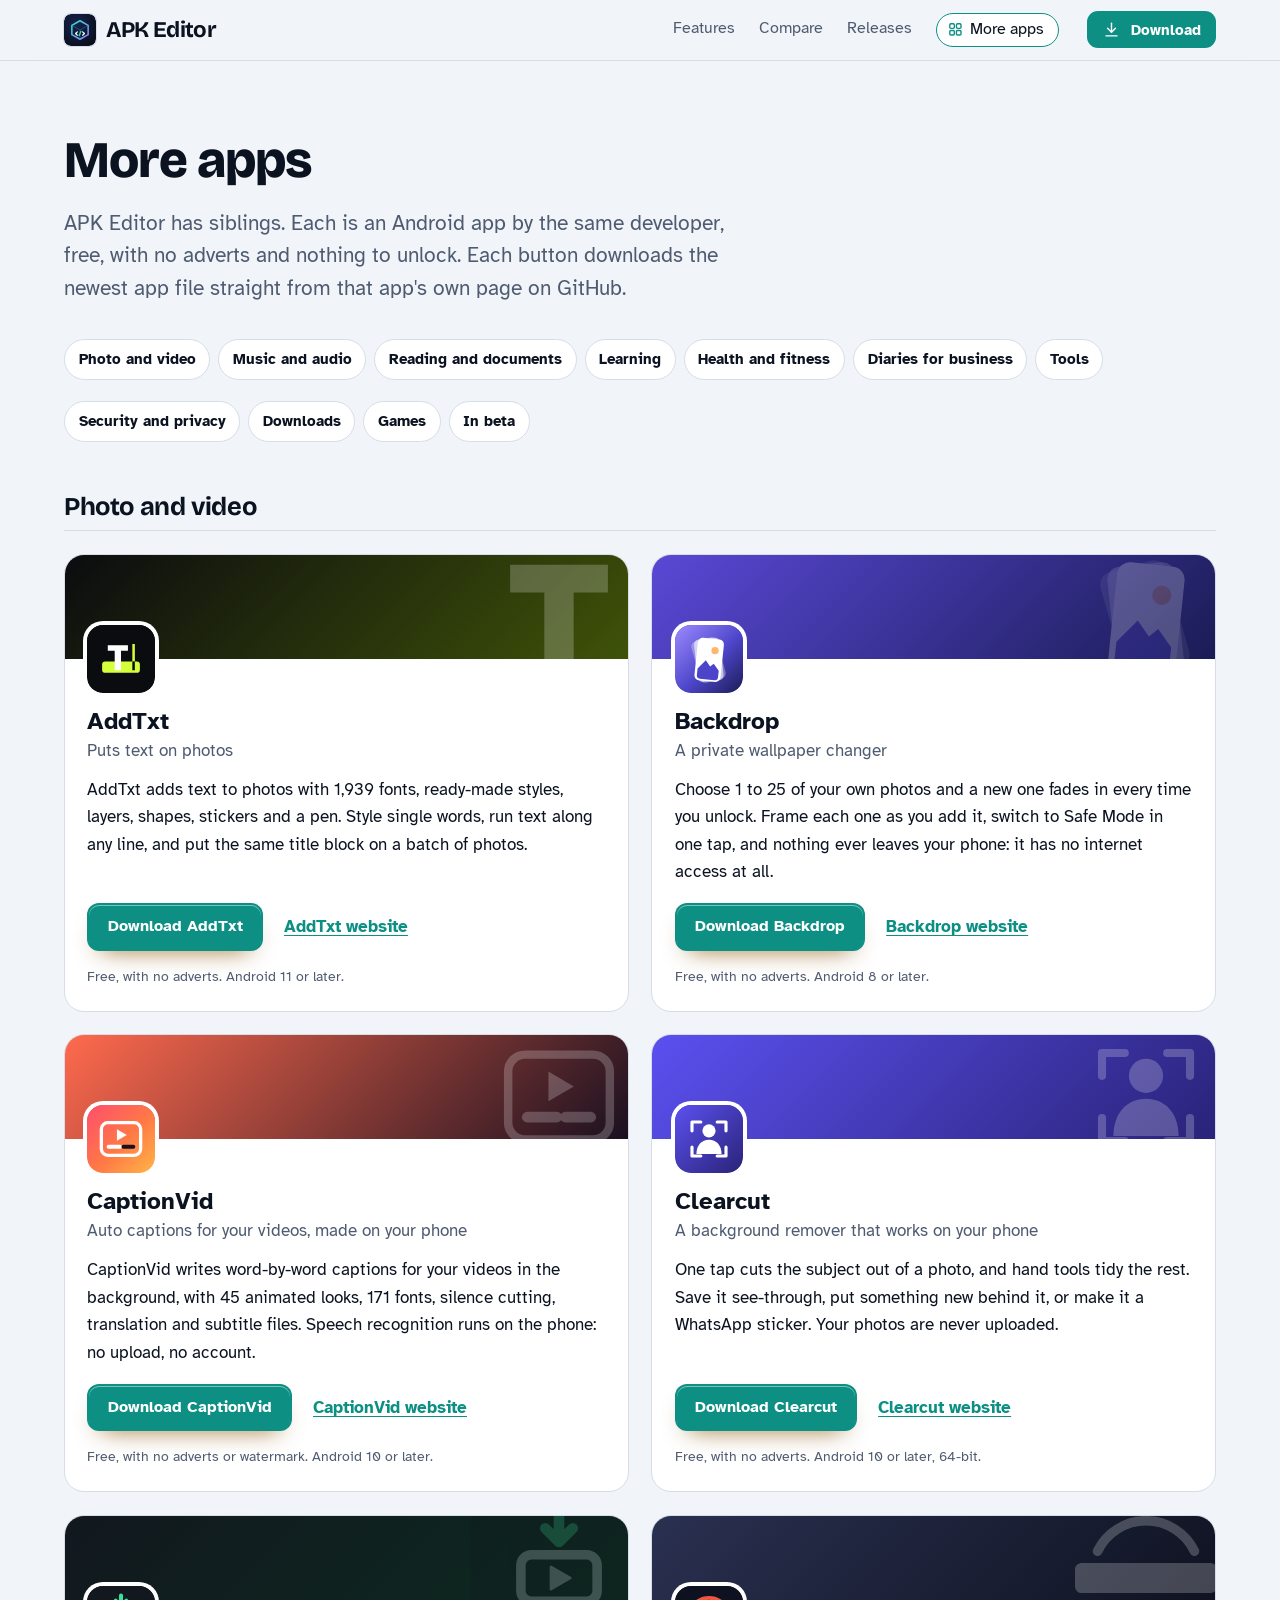
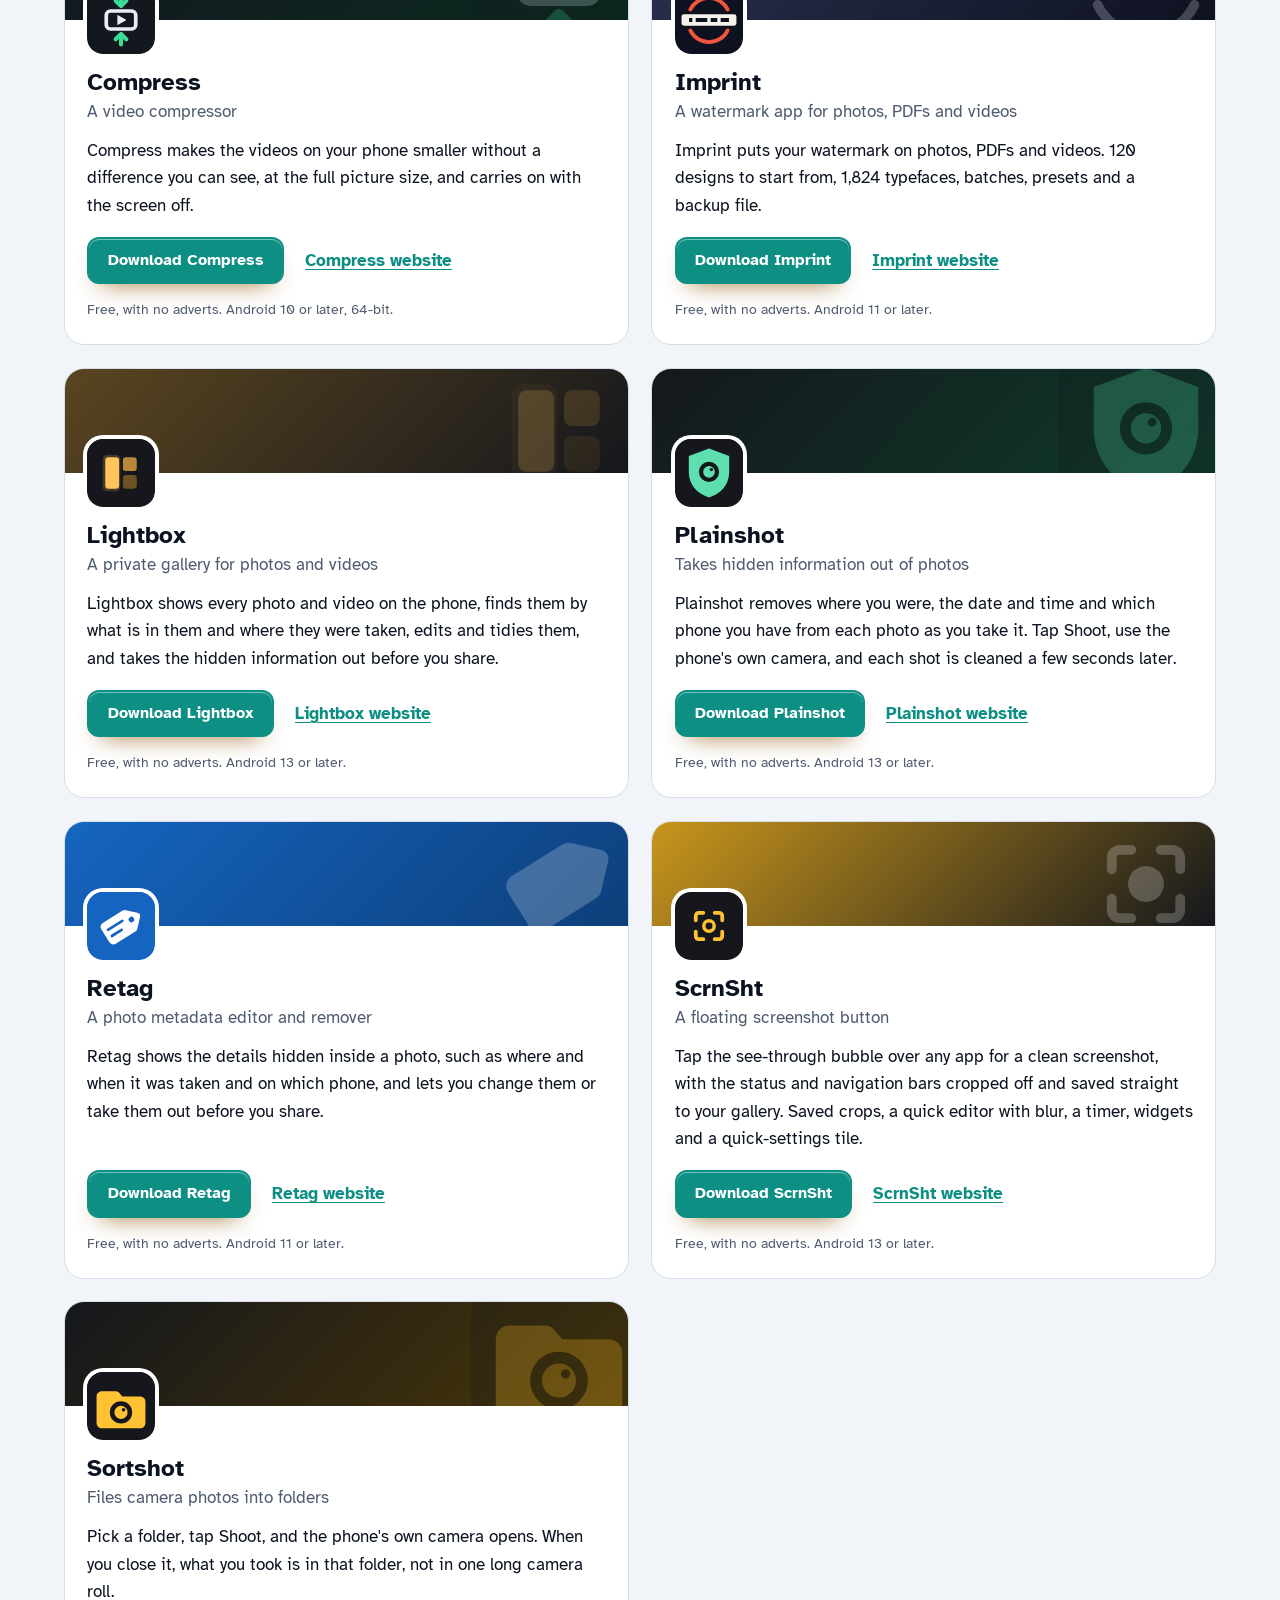
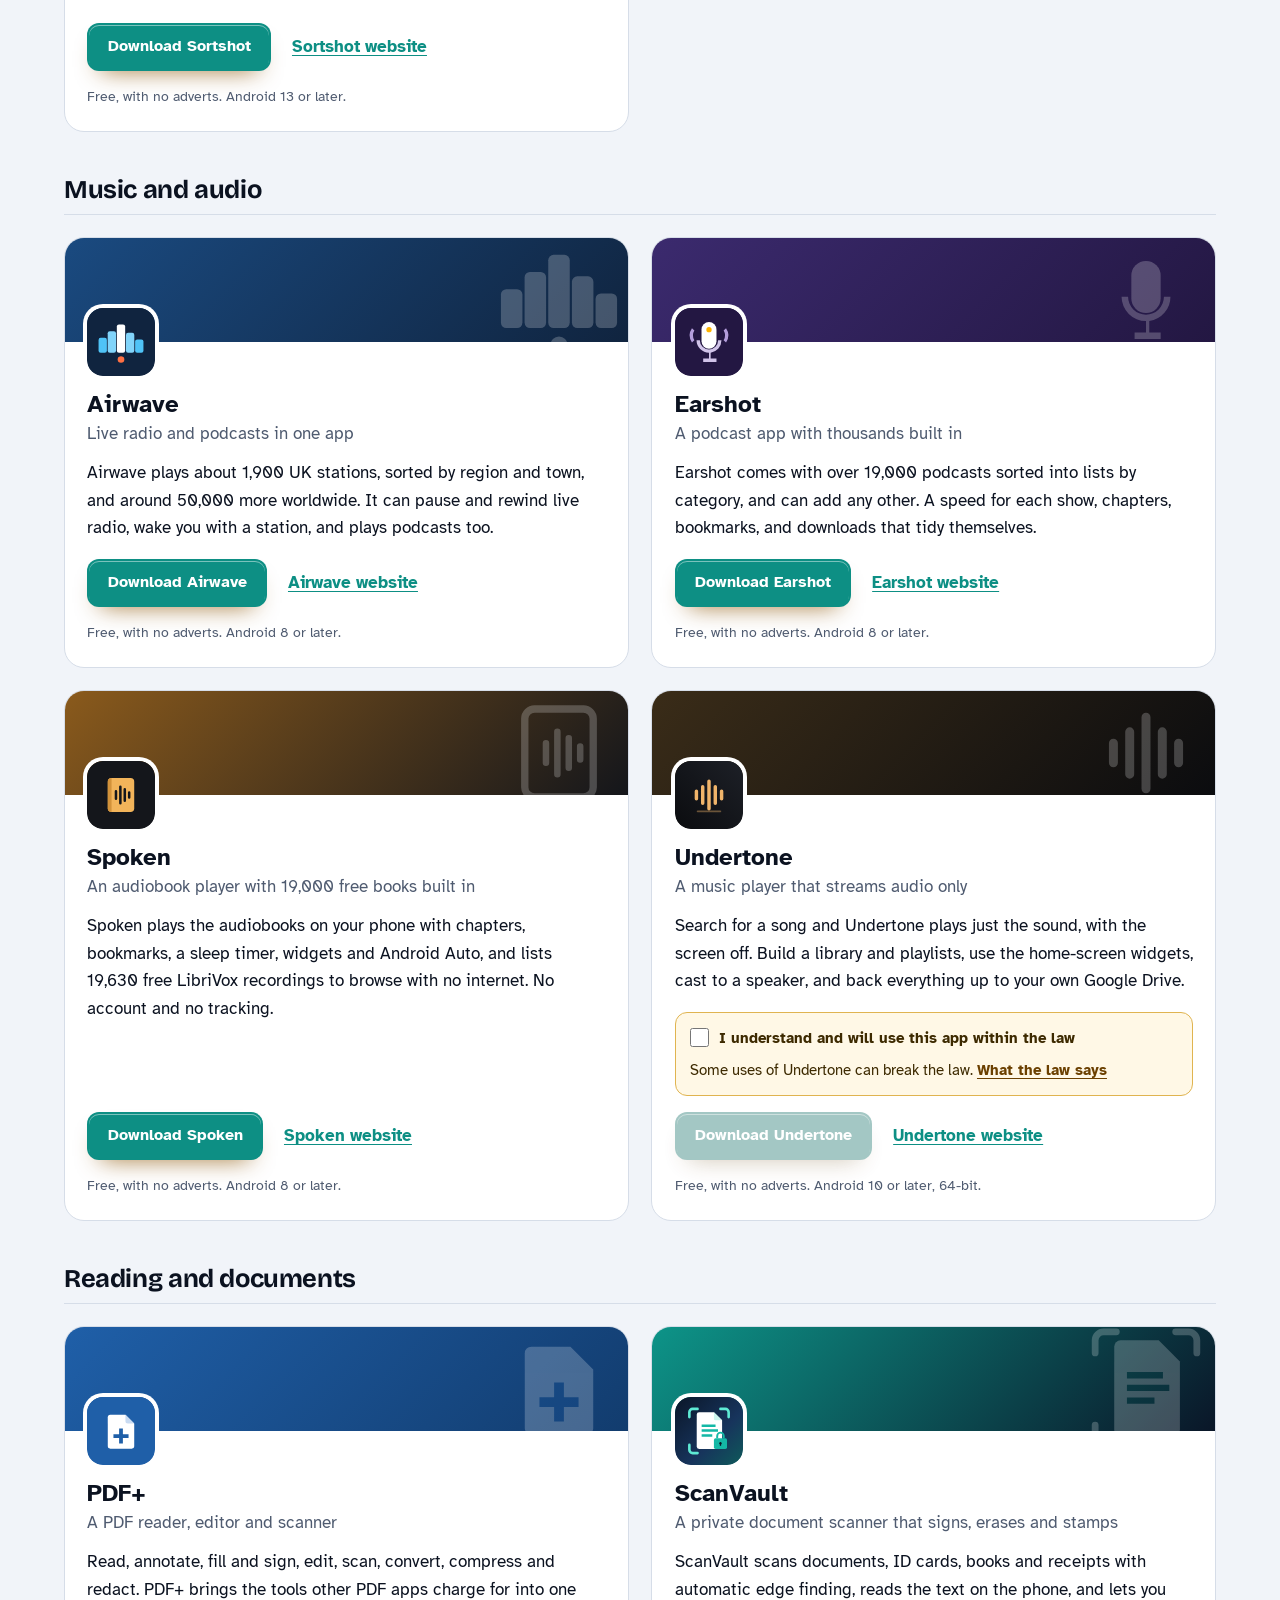
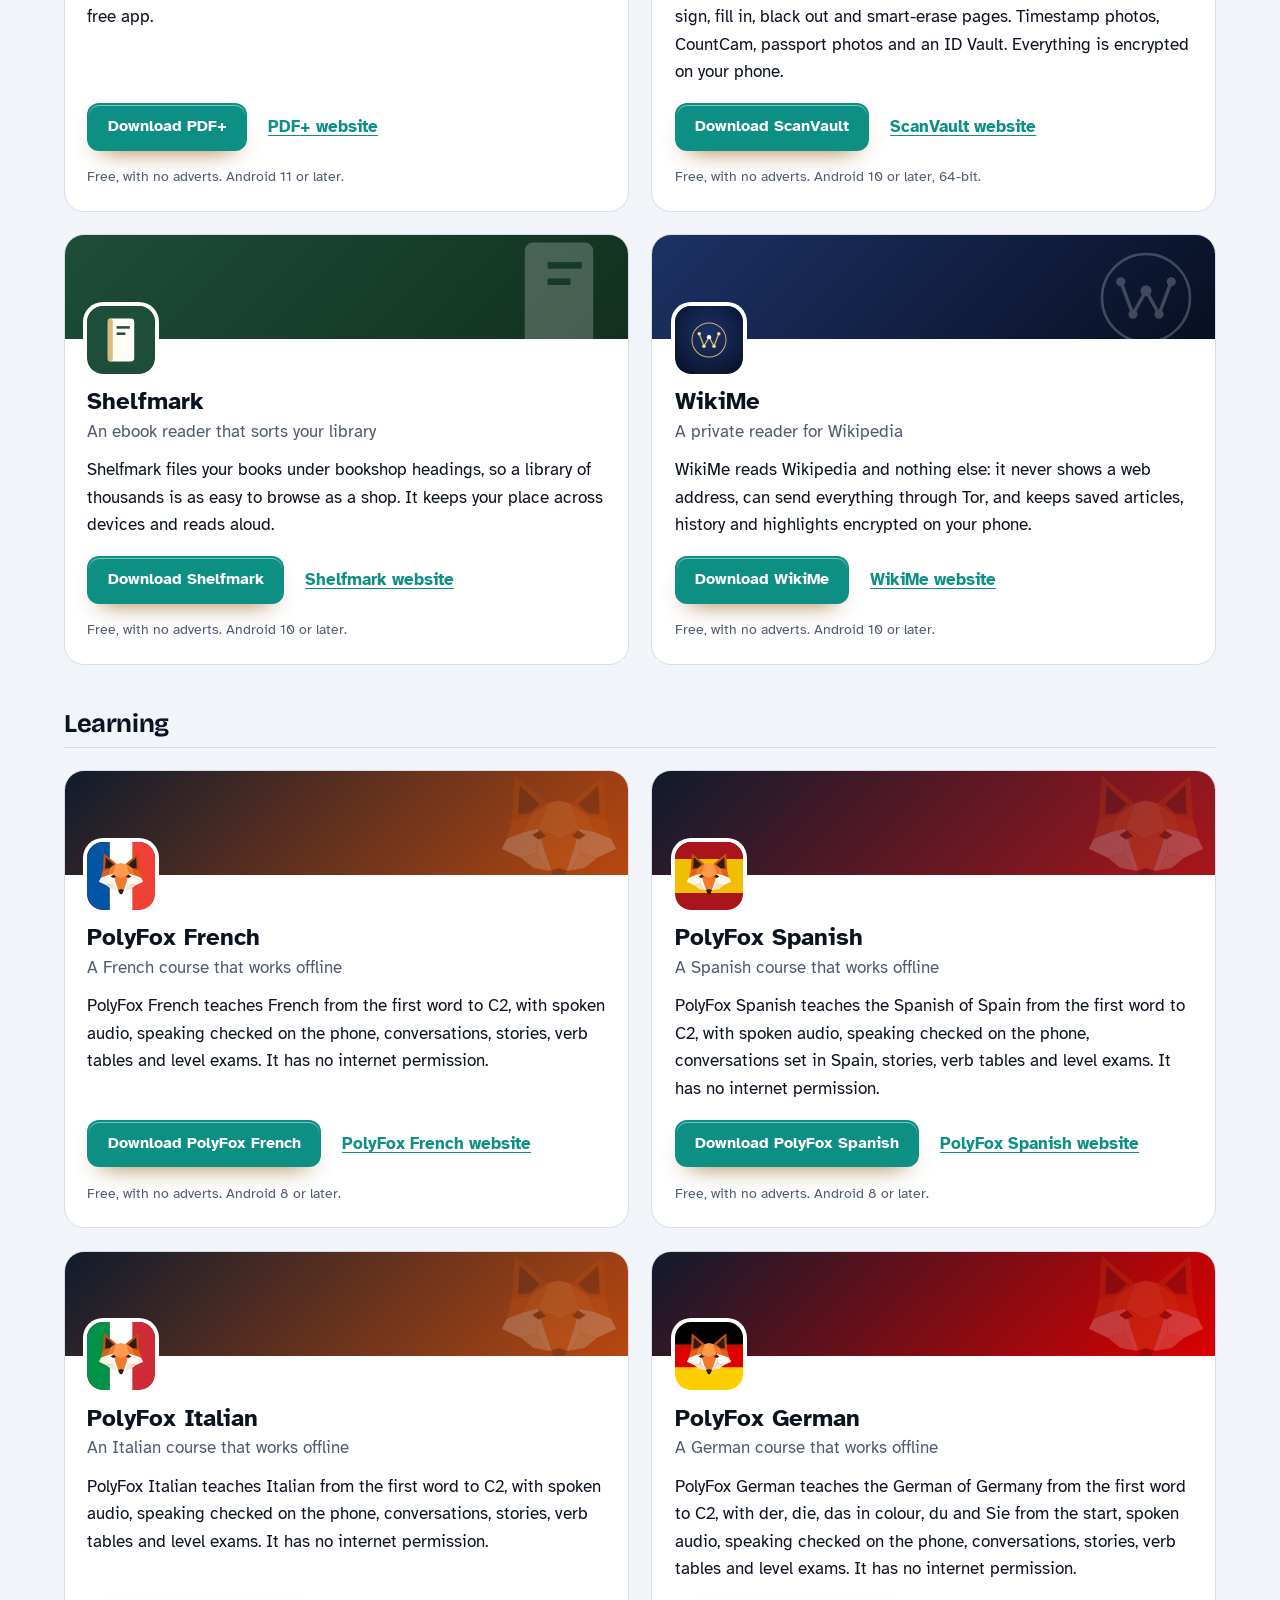
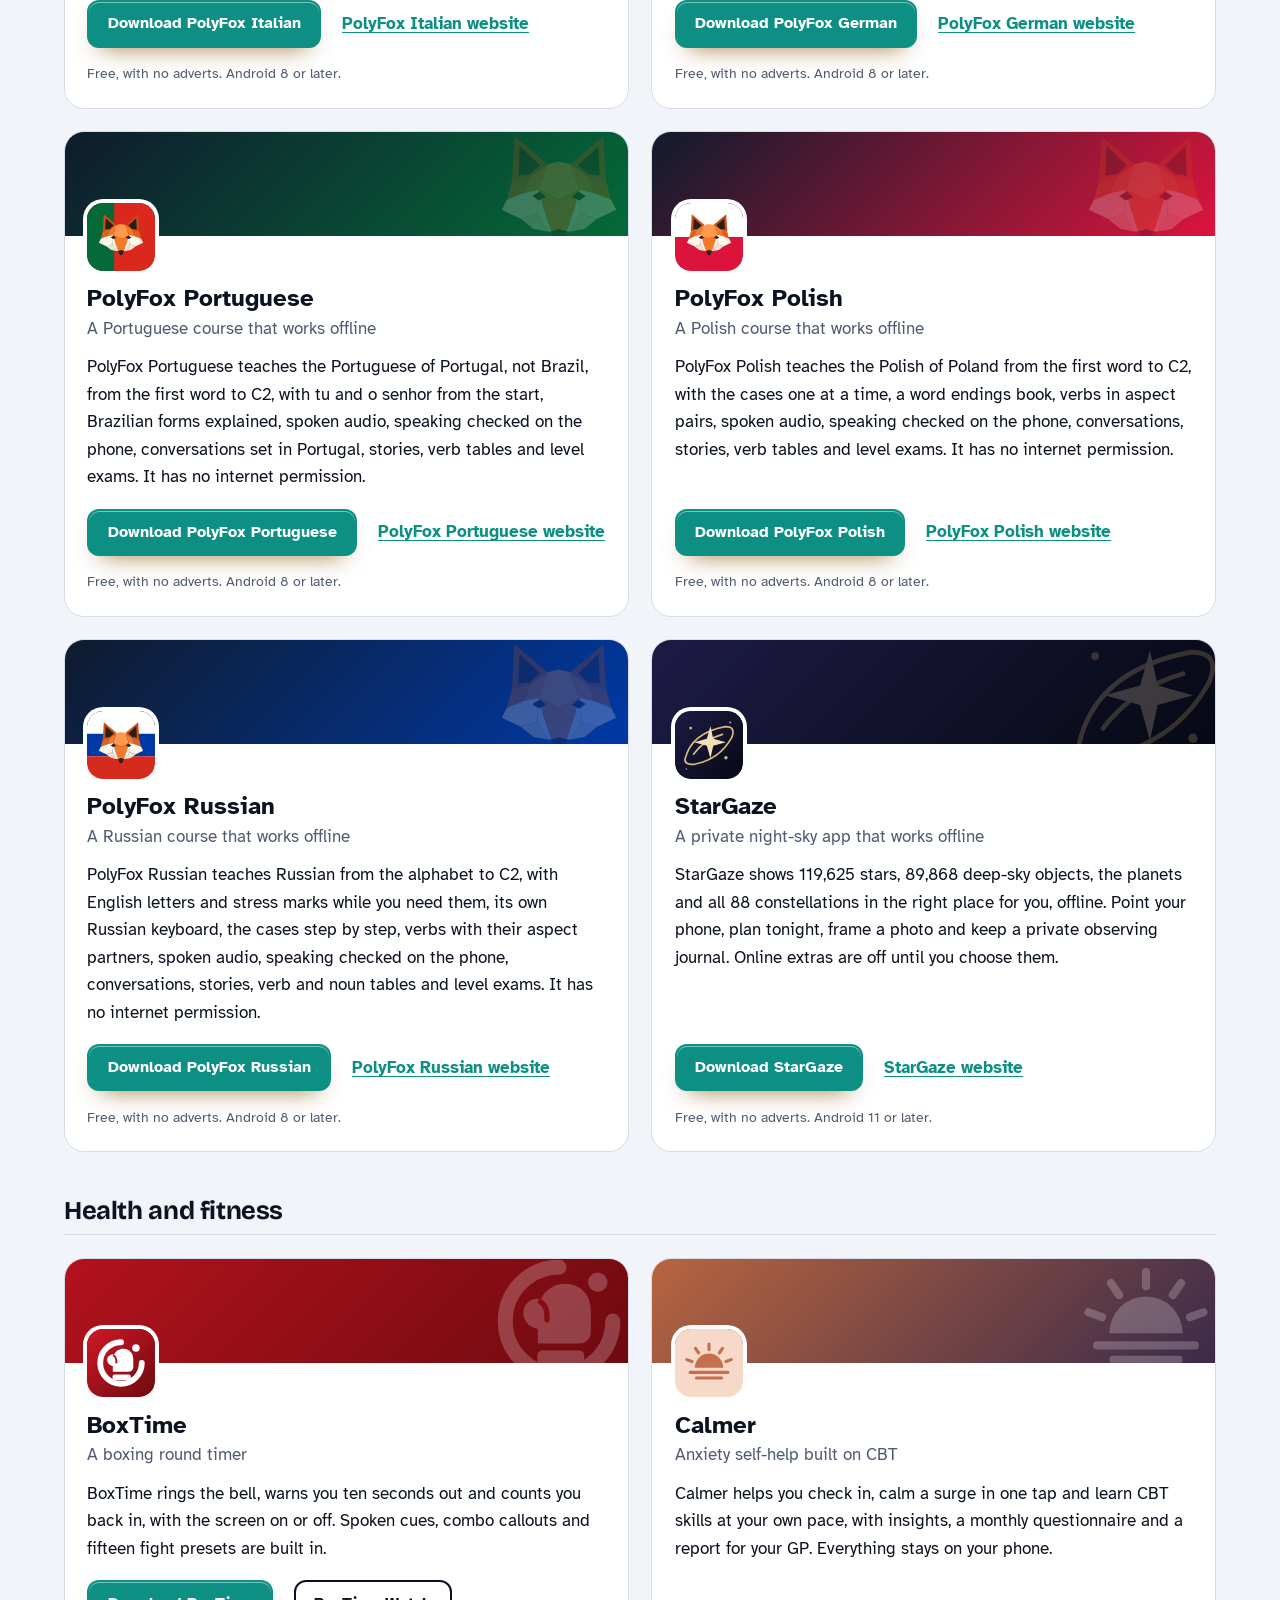
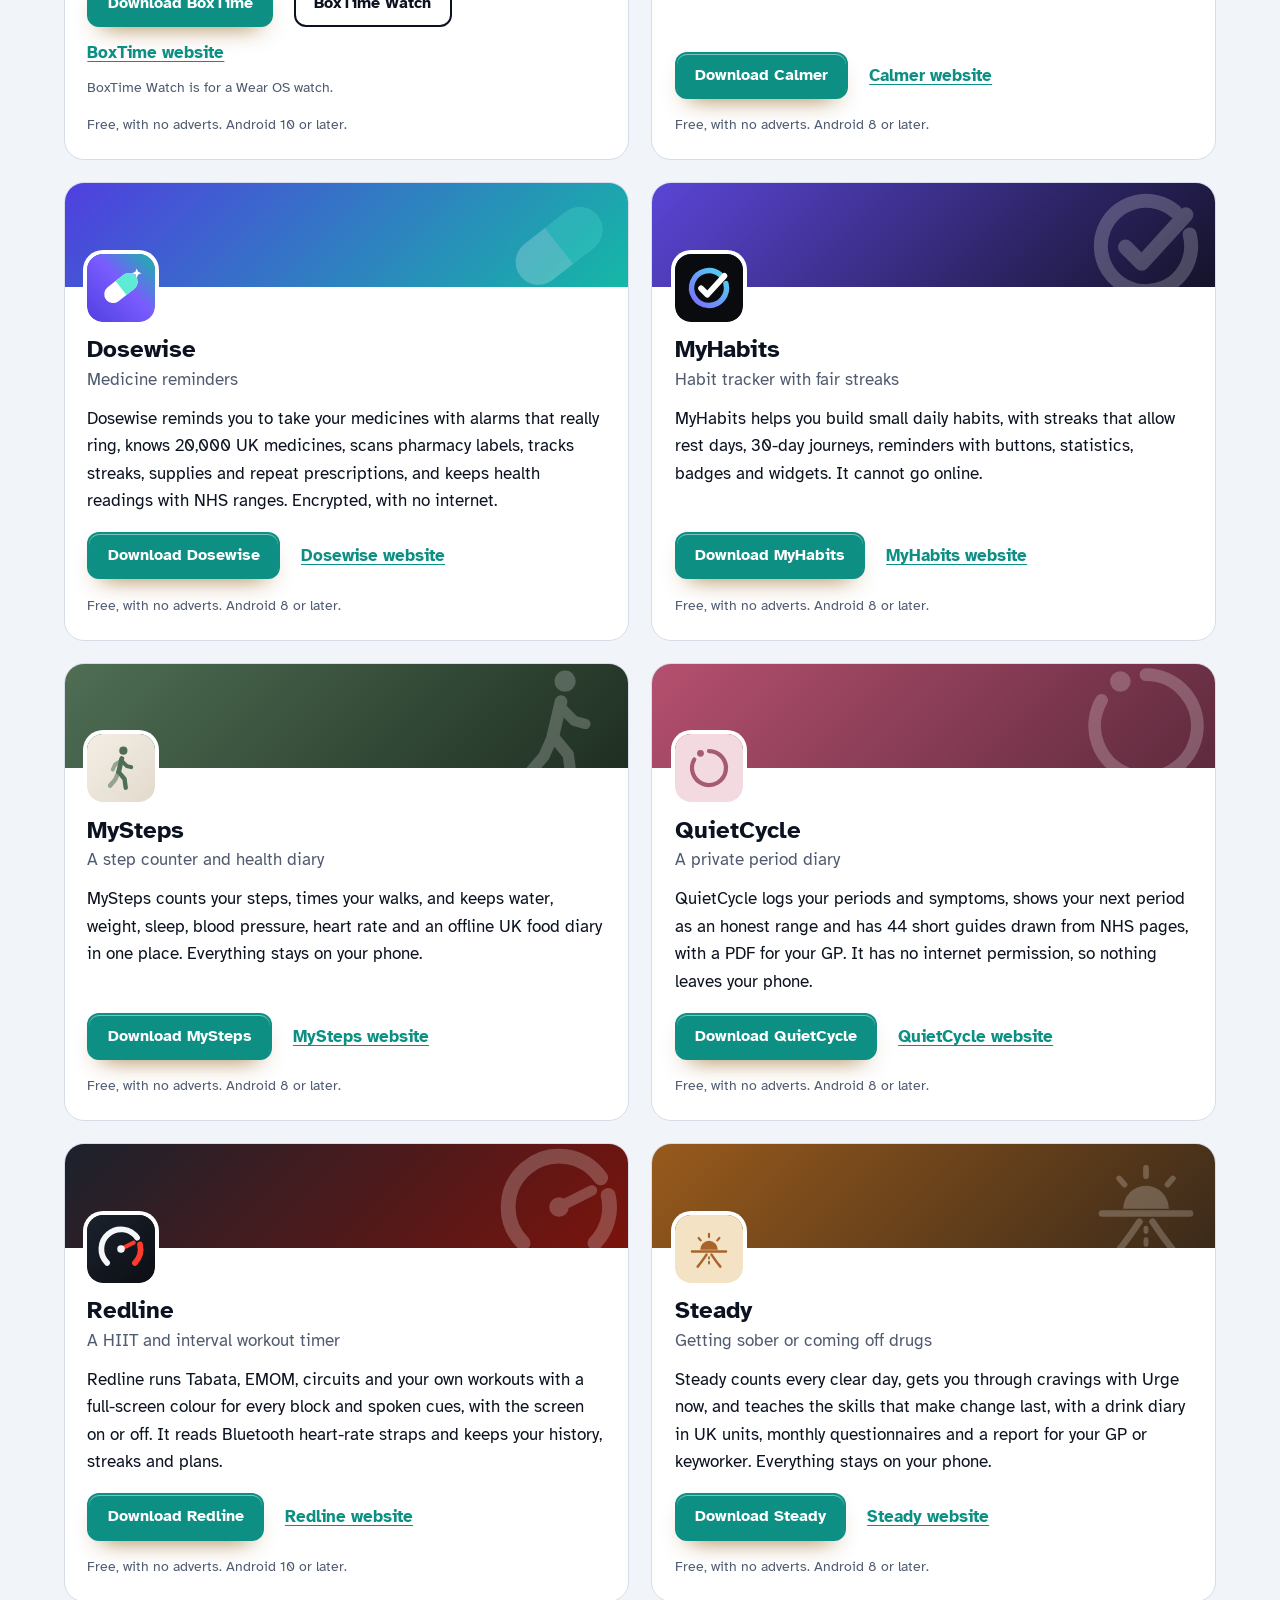
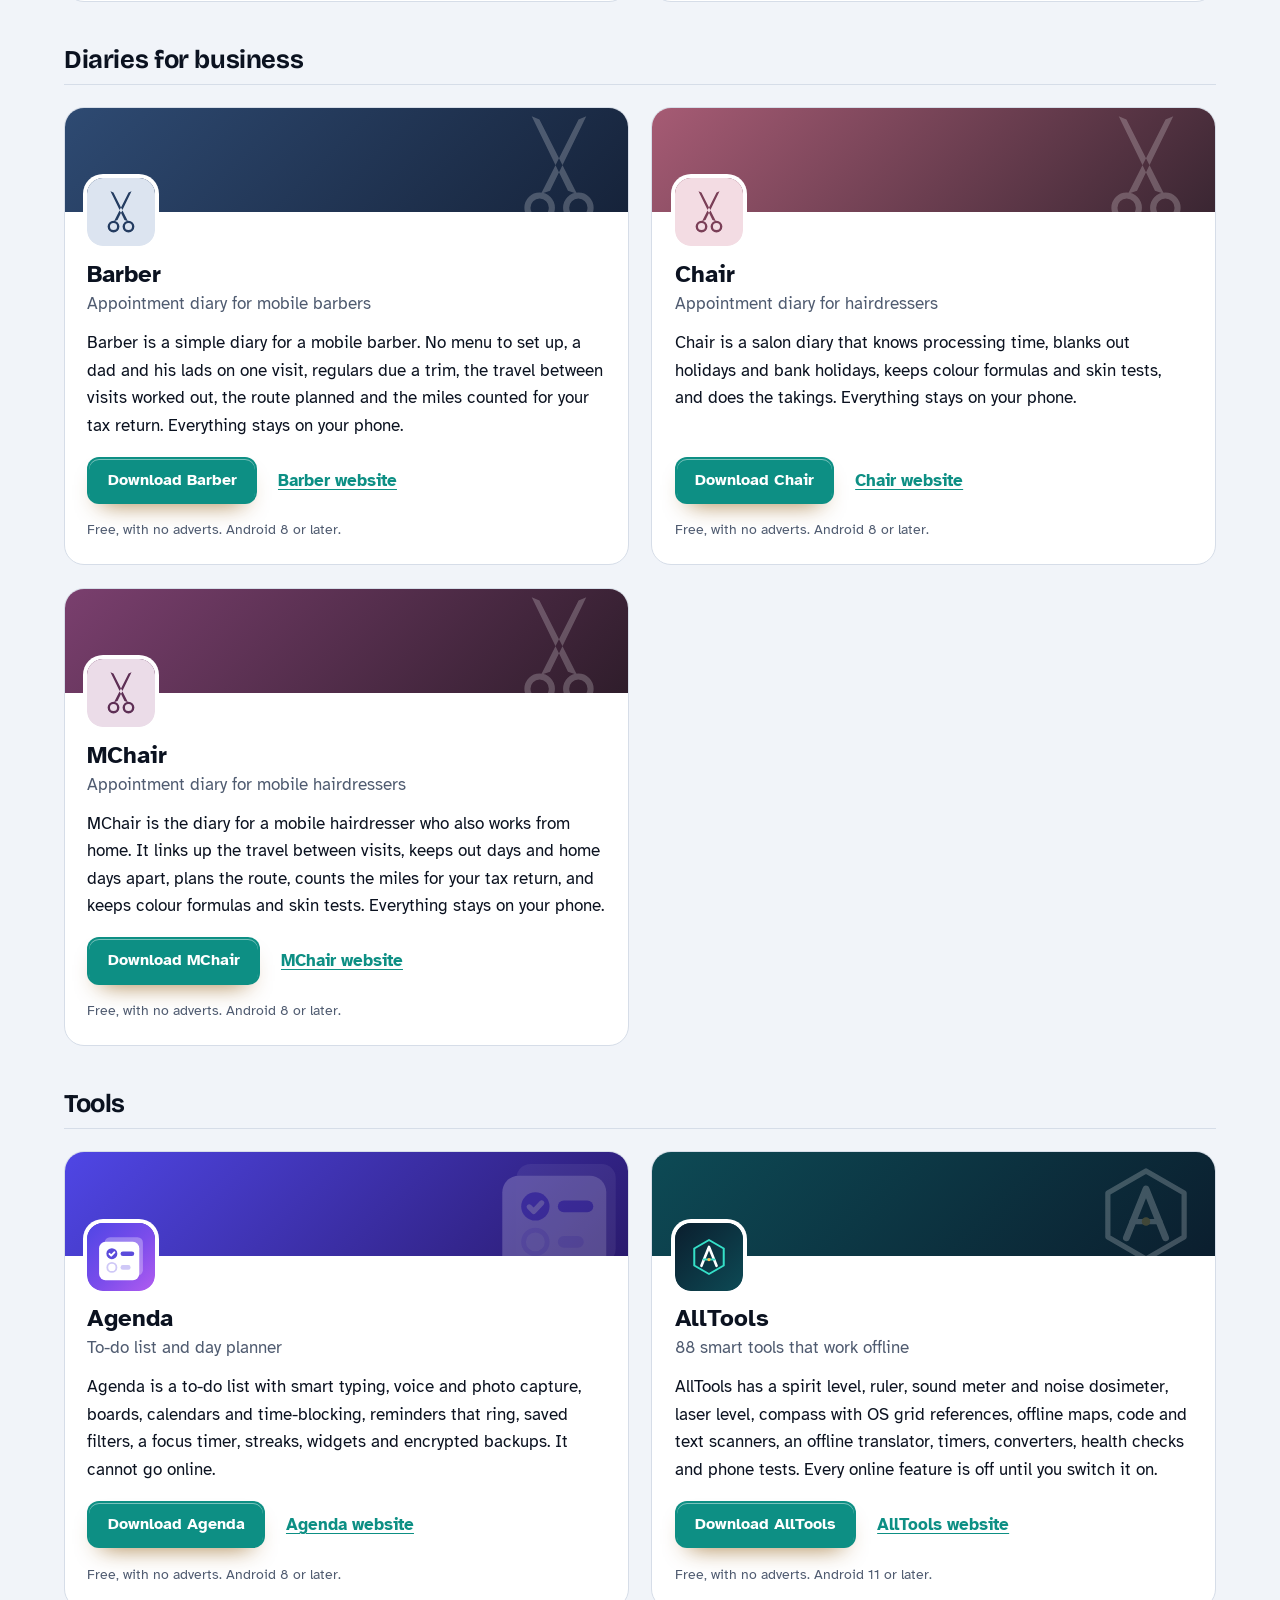
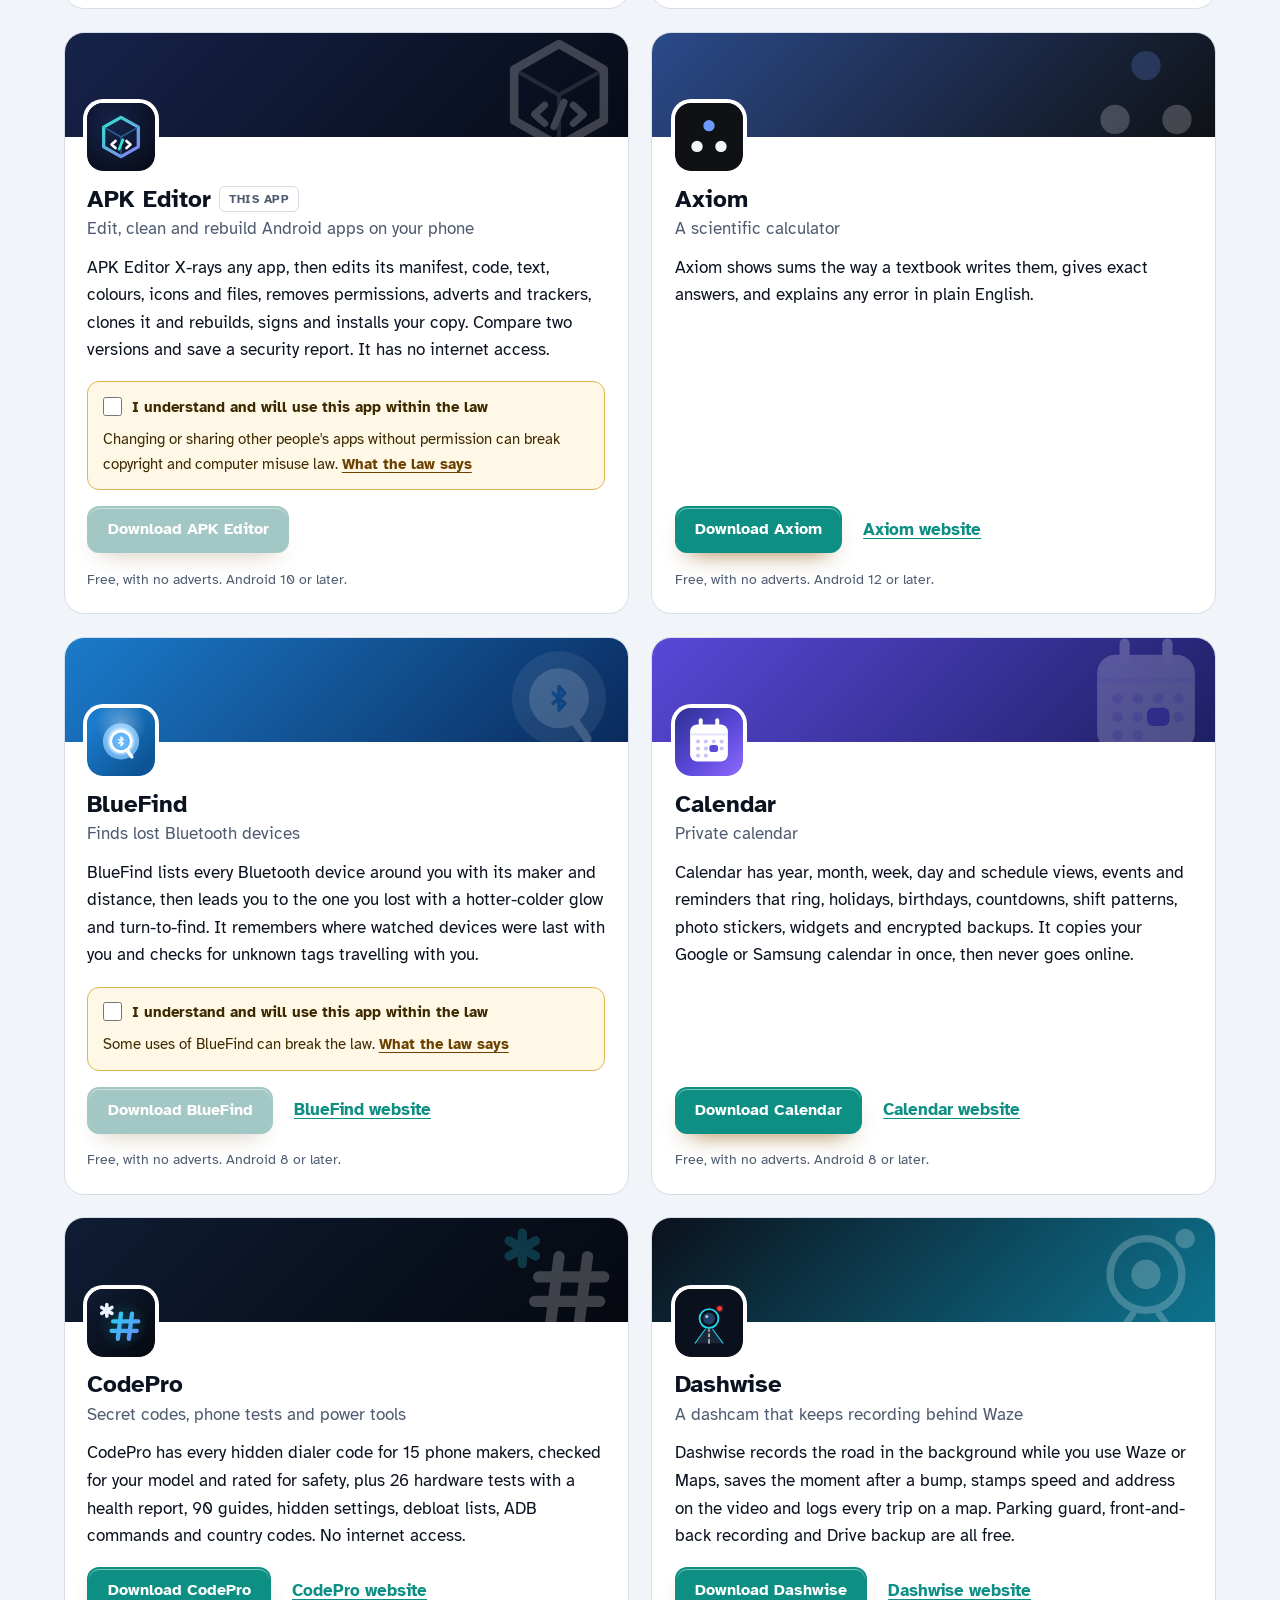
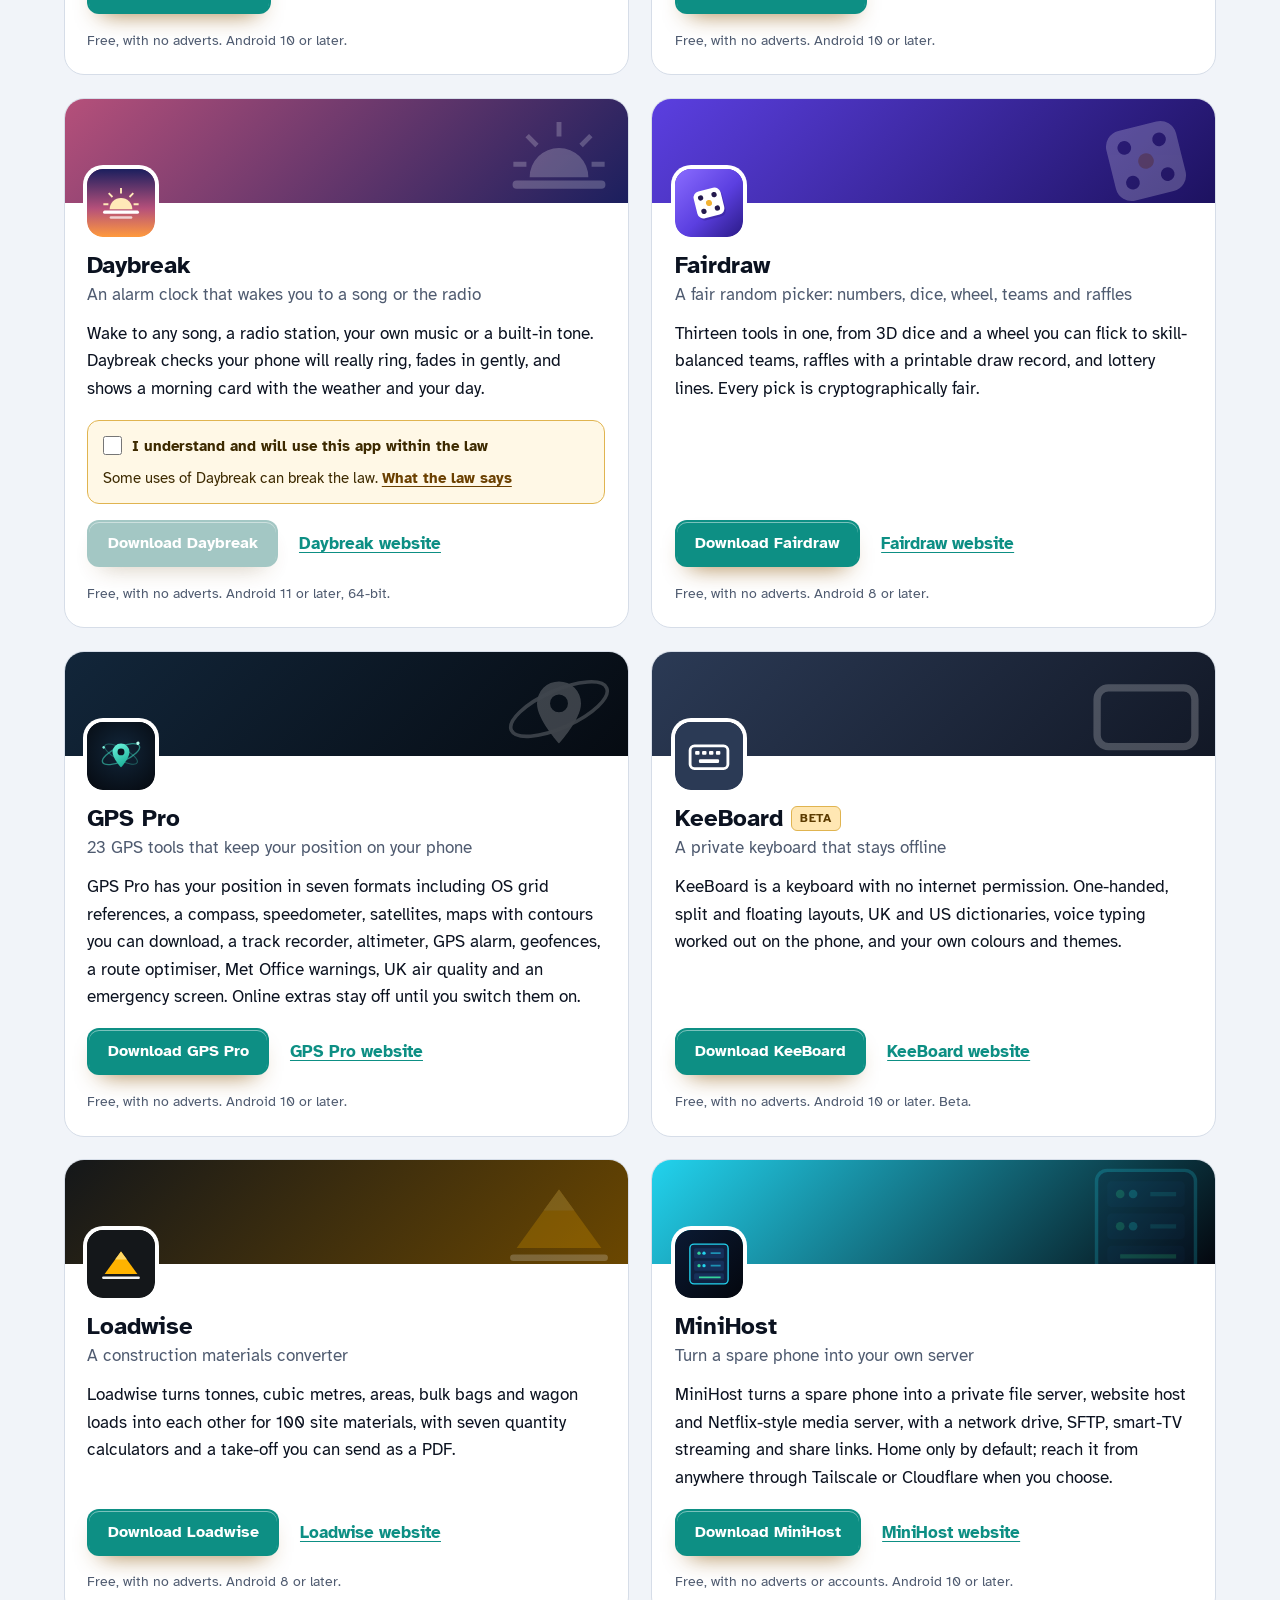
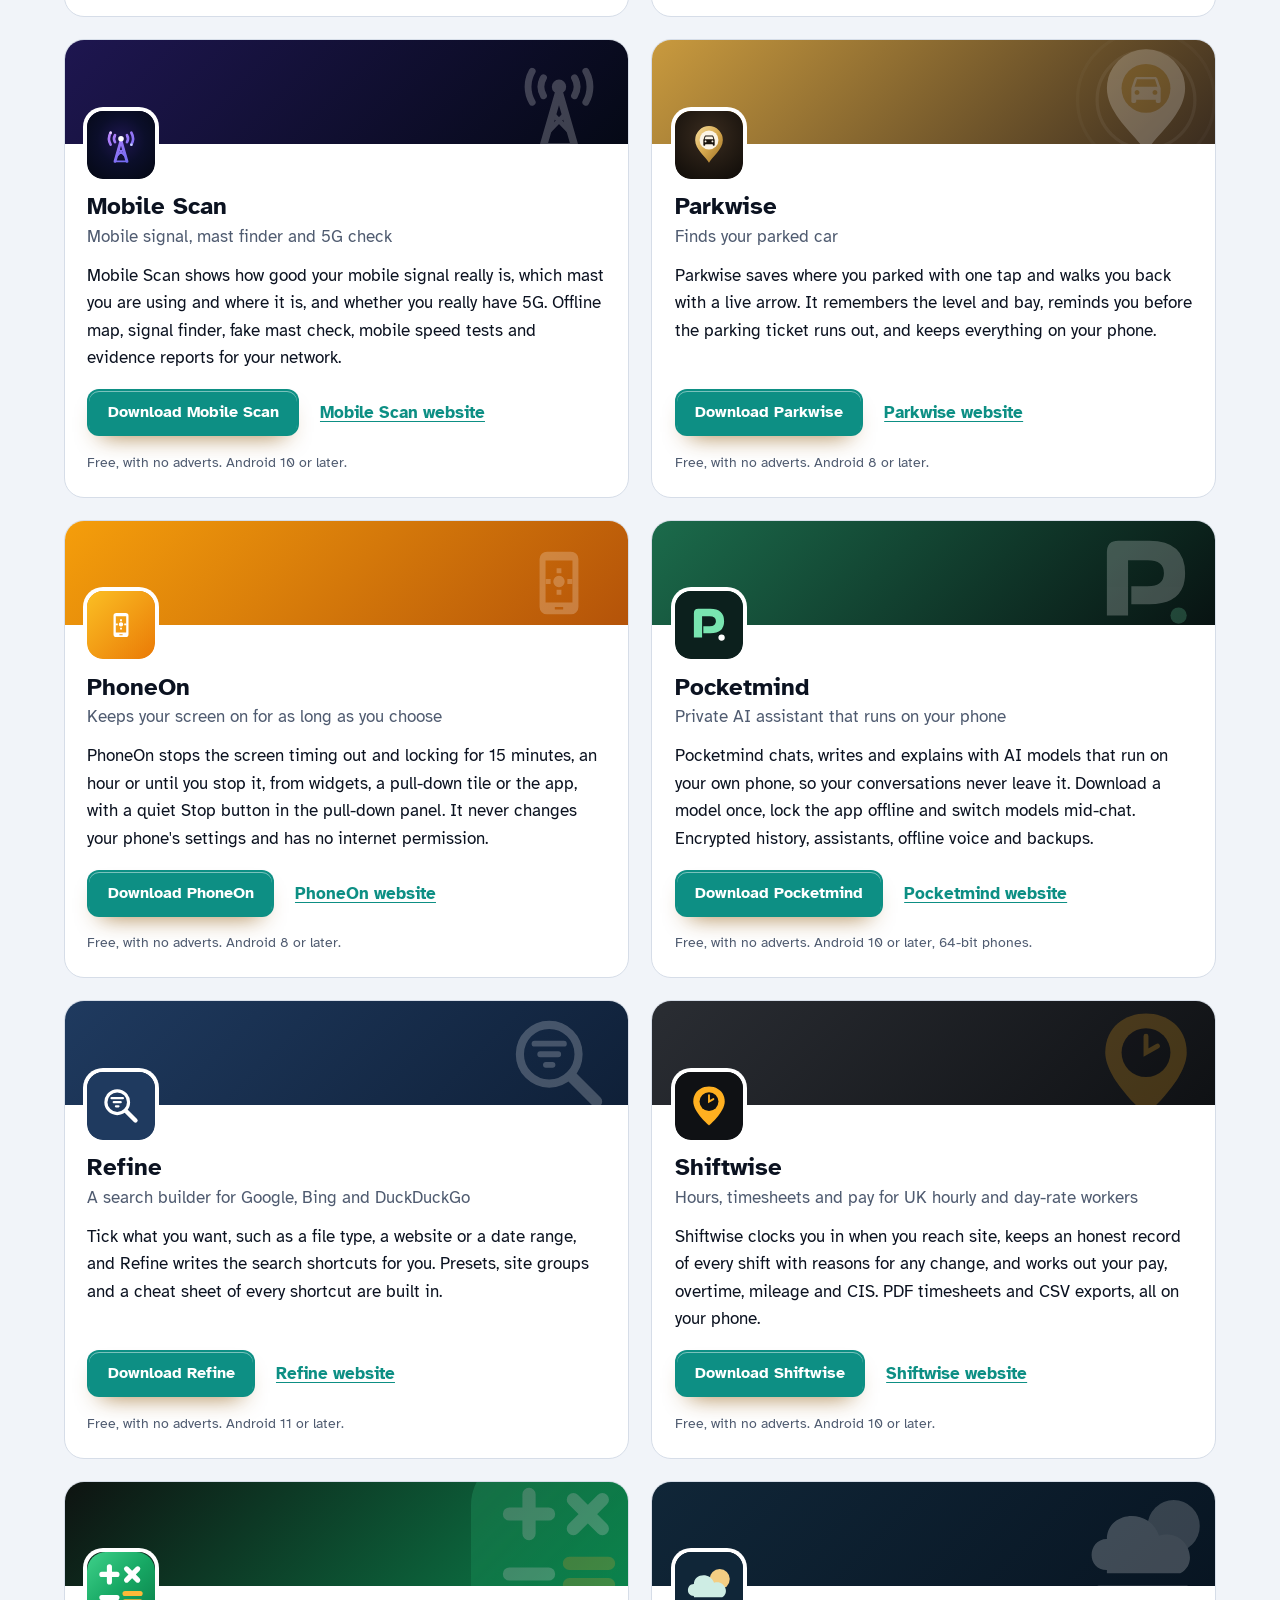
==== more-apps.html @ e2b04e46 "APK Editor website" ====
<!DOCTYPE html>
<html lang="en-GB">
<head>
<meta charset="utf-8">
<meta name="viewport" content="width=device-width, initial-scale=1">
<title>More free Android apps from the maker of APK Editor</title>
<meta name="description" content="All 98 free Android apps from the maker of APK Editor, in one list by category, each with its download and a link to its website.">
<meta name="author" content="Jonathan Jackson">
<link rel="canonical" href="https://customgpter.github.io/apkeditor/more-apps.html">
<meta name="theme-color" content="#f1f4f9" media="(prefers-color-scheme: light)">
<meta name="theme-color" content="#070b16" media="(prefers-color-scheme: dark)">
<meta property="og:type" content="website">
<meta property="og:site_name" content="APK Editor">
<meta property="og:title" content="More free Android apps from the maker of APK Editor">
<meta property="og:description" content="All 98 free Android apps from the maker of APK Editor, in one list by category, each with its download and a link to its website.">
<meta property="og:url" content="https://customgpter.github.io/apkeditor/more-apps.html">
<meta property="og:image" content="https://customgpter.github.io/apkeditor/assets/og.png">
<meta property="og:image:width" content="1200">
<meta property="og:image:height" content="630">
<meta property="og:image:alt" content="APK Editor&#x27;s X-ray of an app: privacy score, permissions, advertising kits and security checks">
<meta property="og:locale" content="en_GB">
<meta name="twitter:card" content="summary_large_image">
<link rel="icon" href="./assets/favicon.svg" type="image/svg+xml">
<link rel="apple-touch-icon" href="./assets/apple-touch-icon.png">
<link rel="preload" href="./assets/fonts/bricolage-grotesque-latin.woff2" as="font" type="font/woff2" crossorigin>
<link rel="preload" href="./assets/fonts/atkinson-hyperlegible-latin-400-normal.woff2" as="font" type="font/woff2" crossorigin>
<link rel="stylesheet" href="./assets/site.css?v=1">
<link rel="stylesheet" href="./assets/house.css?v=1">
<link rel="stylesheet" href="./assets/apps-list.css?v=1">
<script src="./assets/apps-list.js?v=1" defer></script>
<script type="application/ld+json">{"@context":"https://schema.org","@type":"ItemList","name":"Apps from the maker of APK Editor","url":"https://customgpter.github.io/apkeditor/more-apps.html","itemListElement":[{"@type":"ListItem","position":1,"name":"AddTxt","url":"https://customgpter.github.io/addtxt/"},{"@type":"ListItem","position":2,"name":"Backdrop","url":"https://customgpter.github.io/backdrop/"},{"@type":"ListItem","position":3,"name":"CaptionVid","url":"https://customgpter.github.io/captionvid/"},{"@type":"ListItem","position":4,"name":"Clearcut","url":"https://customgpter.github.io/clearcut/"},{"@type":"ListItem","position":5,"name":"Compress","url":"https://customgpter.github.io/compress/"},{"@type":"ListItem","position":6,"name":"Imprint","url":"https://customgpter.github.io/imprint/"},{"@type":"ListItem","position":7,"name":"Lightbox","url":"https://customgpter.github.io/lightbox/"},{"@type":"ListItem","position":8,"name":"Plainshot","url":"https://customgpter.github.io/plainshot/"},{"@type":"ListItem","position":9,"name":"Retag","url":"https://customgpter.github.io/retag/"},{"@type":"ListItem","position":10,"name":"ScrnSht","url":"https://customgpter.github.io/scrnsht/"},{"@type":"ListItem","position":11,"name":"Sortshot","url":"https://customgpter.github.io/sortshot/"},{"@type":"ListItem","position":12,"name":"Airwave","url":"https://customgpter.github.io/airwave/"},{"@type":"ListItem","position":13,"name":"Earshot","url":"https://customgpter.github.io/earshot/"},{"@type":"ListItem","position":14,"name":"Spoken","url":"https://customgpter.github.io/spoken/"},{"@type":"ListItem","position":15,"name":"Undertone","url":"https://customgpter.github.io/undertone/"},{"@type":"ListItem","position":16,"name":"PDF+","url":"https://customgpter.github.io/pdfplus/"},{"@type":"ListItem","position":17,"name":"ScanVault","url":"https://customgpter.github.io/scanvault/"},{"@type":"ListItem","position":18,"name":"Shelfmark","url":"https://customgpter.github.io/shelfmark/"},{"@type":"ListItem","position":19,"name":"WikiMe","url":"https://customgpter.github.io/wikime/"},{"@type":"ListItem","position":20,"name":"PolyFox French","url":"https://customgpter.github.io/polyfox/"},{"@type":"ListItem","position":21,"name":"PolyFox Spanish","url":"https://customgpter.github.io/polyfox-spanish/"},{"@type":"ListItem","position":22,"name":"PolyFox Italian","url":"https://customgpter.github.io/polyfox-italian/"},{"@type":"ListItem","position":23,"name":"PolyFox German","url":"https://customgpter.github.io/polyfox-german/"},{"@type":"ListItem","position":24,"name":"PolyFox Portuguese","url":"https://customgpter.github.io/polyfox-portuguese/"},{"@type":"ListItem","position":25,"name":"PolyFox Polish","url":"https://customgpter.github.io/polyfox-polish/"},{"@type":"ListItem","position":26,"name":"PolyFox Russian","url":"https://customgpter.github.io/polyfox-russian/"},{"@type":"ListItem","position":27,"name":"StarGaze","url":"https://customgpter.github.io/stargaze/"},{"@type":"ListItem","position":28,"name":"BoxTime","url":"https://customgpter.github.io/boxtime/"},{"@type":"ListItem","position":29,"name":"Calmer","url":"https://customgpter.github.io/calmer/"},{"@type":"ListItem","position":30,"name":"Dosewise","url":"https://customgpter.github.io/dosewise/"},{"@type":"ListItem","position":31,"name":"MyHabits","url":"https://customgpter.github.io/myhabits/"},{"@type":"ListItem","position":32,"name":"MySteps","url":"https://customgpter.github.io/mysteps/"},{"@type":"ListItem","position":33,"name":"QuietCycle","url":"https://customgpter.github.io/quietcycle/"},{"@type":"ListItem","position":34,"name":"Redline","url":"https://customgpter.github.io/redline/"},{"@type":"ListItem","position":35,"name":"Steady","url":"https://customgpter.github.io/steady/"},{"@type":"ListItem","position":36,"name":"Barber","url":"https://customgpter.github.io/barber/"},{"@type":"ListItem","position":37,"name":"Chair","url":"https://customgpter.github.io/chair/"},{"@type":"ListItem","position":38,"name":"MChair","url":"https://customgpter.github.io/mchair/"},{"@type":"ListItem","position":39,"name":"Agenda","url":"https://customgpter.github.io/agenda/"},{"@type":"ListItem","position":40,"name":"AllTools","url":"https://customgpter.github.io/alltools/"},{"@type":"ListItem","position":41,"name":"APK Editor","url":"https://customgpter.github.io/apkeditor/"},{"@type":"ListItem","position":42,"name":"Axiom","url":"https://customgpter.github.io/axiom/"},{"@type":"ListItem","position":43,"name":"BlueFind","url":"https://customgpter.github.io/bluefind/"},{"@type":"ListItem","position":44,"name":"Calendar","url":"https://customgpter.github.io/calendar/"},{"@type":"ListItem","position":45,"name":"CodePro","url":"https://customgpter.github.io/codepro/"},{"@type":"ListItem","position":46,"name":"Dashwise","url":"https://customgpter.github.io/dashwise/"},{"@type":"ListItem","position":47,"name":"Daybreak","url":"https://customgpter.github.io/daybreak/"},{"@type":"ListItem","position":48,"name":"Fairdraw","url":"https://customgpter.github.io/fairdraw/"},{"@type":"ListItem","position":49,"name":"GPS Pro","url":"https://customgpter.github.io/gpspro/"},{"@type":"ListItem","position":50,"name":"KeeBoard","url":"https://customgpter.github.io/keeboard/"},{"@type":"ListItem","position":51,"name":"Loadwise","url":"https://customgpter.github.io/loadwise/"},{"@type":"ListItem","position":52,"name":"MiniHost","url":"https://customgpter.github.io/minihost/"},{"@type":"ListItem","position":53,"name":"Mobile Scan","url":"https://customgpter.github.io/mobilescan/"},{"@type":"ListItem","position":54,"name":"Parkwise","url":"https://customgpter.github.io/parkwise/"},{"@type":"ListItem","position":55,"name":"PhoneOn","url":"https://customgpter.github.io/phoneon/"},{"@type":"ListItem","position":56,"name":"Pocketmind","url":"https://customgpter.github.io/pocketmind/"},{"@type":"ListItem","position":57,"name":"Refine","url":"https://customgpter.github.io/refine/"},{"@type":"ListItem","position":58,"name":"Shiftwise","url":"https://customgpter.github.io/shiftwise/"},{"@type":"ListItem","position":59,"name":"SimpleCalc","url":"https://customgpter.github.io/simplecalc/"},{"@type":"ListItem","position":60,"name":"Skyline","url":"https://customgpter.github.io/skyline/"},{"@type":"ListItem","position":61,"name":"Slipway","url":"https://customgpter.github.io/slipway/"},{"@type":"ListItem","position":62,"name":"Tagger","url":"https://customgpter.github.io/tagger/"},{"@type":"ListItem","position":63,"name":"TotalClean","url":"https://customgpter.github.io/totalclean/"},{"@type":"ListItem","position":64,"name":"TVLink","url":"https://customgpter.github.io/tvlink/"},{"@type":"ListItem","position":65,"name":"Unbox","url":"https://customgpter.github.io/unbox/"},{"@type":"ListItem","position":66,"name":"WhatsKeep","url":"https://customgpter.github.io/whatskeep/"},{"@type":"ListItem","position":67,"name":"WiFi Scan","url":"https://customgpter.github.io/wifiscan/"},{"@type":"ListItem","position":68,"name":"Auditly","url":"https://customgpter.github.io/auditly/"},{"@type":"ListItem","position":69,"name":"Backchannel","url":"https://customgpter.github.io/backchannel/"},{"@type":"ListItem","position":70,"name":"ENotes","url":"https://customgpter.github.io/enotes/"},{"@type":"ListItem","position":71,"name":"FindMe","url":"https://customgpter.github.io/findme/"},{"@type":"ListItem","position":72,"name":"iLock","url":"https://customgpter.github.io/ilock/"},{"@type":"ListItem","position":73,"name":"ImSafe","url":"https://customgpter.github.io/imsafe/"},{"@type":"ListItem","position":74,"name":"IShred","url":"https://customgpter.github.io/ishred/"},{"@type":"ListItem","position":75,"name":"LockBox","url":"https://customgpter.github.io/lockbox/"},{"@type":"ListItem","position":76,"name":"PassVault","url":"https://customgpter.github.io/passvault/"},{"@type":"ListItem","position":77,"name":"SpyFind","url":"https://customgpter.github.io/spyfind/"},{"@type":"ListItem","position":78,"name":"TextWipe","url":"https://customgpter.github.io/textwipe/"},{"@type":"ListItem","position":79,"name":"Tracewire","url":"https://customgpter.github.io/tracewire/"},{"@type":"ListItem","position":80,"name":"Vigil","url":"https://customgpter.github.io/vigil/"},{"@type":"ListItem","position":81,"name":"Grab","url":"https://customgpter.github.io/grab/"},{"@type":"ListItem","position":82,"name":"Swarm","url":"https://customgpter.github.io/swarm/"},{"@type":"ListItem","position":83,"name":"Plane Games","url":"https://customgpter.github.io/plane-games/"},{"@type":"ListItem","position":84,"name":"Ninefold","url":"https://customgpter.github.io/ninefold/"},{"@type":"ListItem","position":85,"name":"Cubewise","url":"https://customgpter.github.io/cubewise/"},{"@type":"ListItem","position":86,"name":"Tilewise","url":"https://customgpter.github.io/tilewise/"},{"@type":"ListItem","position":87,"name":"Letterwise","url":"https://customgpter.github.io/letterwise/"},{"@type":"ListItem","position":88,"name":"Kingside","url":"https://customgpter.github.io/kingside/"},{"@type":"ListItem","position":89,"name":"Deckhand","url":"https://customgpter.github.io/deckhand/"},{"@type":"ListItem","position":90,"name":"SNESForge","url":"https://customgpter.github.io/snesforge/"},{"@type":"ListItem","position":91,"name":"Fame Boy","url":"https://customgpter.github.io/fameboy/"},{"@type":"ListItem","position":92,"name":"PSPPro","url":"https://customgpter.github.io/psppro/"},{"@type":"ListItem","position":93,"name":"MegaGen","url":"https://customgpter.github.io/megagen/"},{"@type":"ListItem","position":94,"name":"QVR","url":"https://customgpter.github.io/qvr/"},{"@type":"ListItem","position":95,"name":"QVR Watch","url":"https://customgpter.github.io/qvr-watch/"},{"@type":"ListItem","position":96,"name":"QVRLite","url":"https://customgpter.github.io/qvrlite/"},{"@type":"ListItem","position":97,"name":"Onionz","url":"https://customgpter.github.io/onionz/"},{"@type":"ListItem","position":98,"name":"OnionzWeb","url":"https://customgpter.github.io/onionzweb/"}]}</script>
</head>
<body>
<a class="skip" href="#main">Skip to content</a>
<header class="masthead">
<div class="wrap">
<a class="brand" href="./" aria-label="APK Editor home"><svg viewBox="0 0 108 108" aria-hidden="true"><defs><radialGradient id="aebg" cx="40" cy="34" r="96" gradientUnits="userSpaceOnUse"><stop offset="0" stop-color="#16234a"/><stop offset="1" stop-color="#070b16"/></radialGradient><linearGradient id="aehx" x1="32" y1="27" x2="76" y2="77" gradientUnits="userSpaceOnUse"><stop offset="0" stop-color="#2ee6c5"/><stop offset="1" stop-color="#8b7cff"/></linearGradient></defs><rect width="108" height="108" rx="24" fill="url(#aebg)"/><g transform="translate(54 54) scale(1.25) translate(-54 -52)"><path d="M54 27L76 39.5L76 64.5L54 77L32 64.5L32 39.5Z" stroke="url(#aehx)" stroke-width="4.2" stroke-linejoin="round" fill="none"/><path d="M32 39.5L54 52L76 39.5M54 52L54 77" stroke="#3d8fd6" stroke-width="2" stroke-linecap="round" fill="none" opacity=".55"/><path d="M47 57L42 61.5L47 66M61 57L66 61.5L61 66" stroke="#fff" stroke-width="3.4" stroke-linecap="round" stroke-linejoin="round" fill="none"/><path d="M56.5 55.5L51.5 67.5" stroke="#2ee6c5" stroke-width="3.4" stroke-linecap="round"/></g></svg><span>APK Editor</span></a>
<nav aria-label="Main"><ul><li><a href="./#features">Features</a></li><li><a href="./compare.html">Compare</a></li><li><a href="./releases.html">Releases</a></li><li><a class="more-apps" href="./more-apps.html" aria-current="page"><svg class="ico" viewBox="0 0 24 24" aria-hidden="true"><rect x="4" y="4" width="6.5" height="6.5" rx="1.6"/><rect x="13.5" y="4" width="6.5" height="6.5" rx="1.6"/><rect x="4" y="13.5" width="6.5" height="6.5" rx="1.6"/><rect x="13.5" y="13.5" width="6.5" height="6.5" rx="1.6"/></svg>More apps</a></li></ul></nav>
<a class="button small" href="./#download"><svg class="ico" viewBox="0 0 24 24" aria-hidden="true"><path d="M12 4v11"/><path d="M7 10.5l5 5 5-5"/><path d="M5 20h14"/></svg>Download</a>
</div>
</header>
<main id="main" class="doc">
<div class="wrap">
<div class="measure">
<h1>More apps</h1>
<p class="lede">APK Editor has siblings. Each is an Android app by the same developer, free, with no adverts and nothing to unlock. Each button downloads the newest app file straight from that app's own page on GitHub.</p>
</div>
<!-- apps:start -->
<nav class="mapps-jump" aria-label="App groups"><ul><li><a href="#apps-photo">Photo and video</a></li><li><a href="#apps-audio">Music and audio</a></li><li><a href="#apps-reading">Reading and documents</a></li><li><a href="#apps-learning">Learning</a></li><li><a href="#apps-health">Health and fitness</a></li><li><a href="#apps-diaries">Diaries for business</a></li><li><a href="#apps-tools">Tools</a></li><li><a href="#apps-security">Security and privacy</a></li><li><a href="#apps-downloads">Downloads</a></li><li><a href="#apps-games">Games</a></li><li><a href="#apps-testing">In beta</a></li></ul></nav>
<div class="mapps-group" role="group" aria-labelledby="apps-photo"><h2 class="mapps-cat" id="apps-photo">Photo and video</h2>
<ul class="mapps"><li class="mapp" style="--b:#0b0c0f;--b2:#3f5208"><div class="mapp-cover" aria-hidden="true"><svg viewBox="0 0 108 108"><path fill="#fff" d="M24 22h60v17H63v49H45V39H24z"/></svg></div><div class="mapp-body"><svg class="mapp-icon" viewBox="0 0 108 108" aria-hidden="true"><rect width="108" height="108" rx="24" fill="#0b0c0f"/><path fill="#d4ff3a" d="M29 58h50a5 5 0 0 1 5 5v8a5 5 0 0 1-5 5H29a5 5 0 0 1-5-5v-8a5 5 0 0 1 5-5z"/><path fill="#fff" d="M33 32h32v9H54v31H44V41H33z"/><path fill="#d4ff3a" d="M72 30h4v28h-4z"/><path fill="#0b0c0f" d="M72 58h4v14h-4z"/></svg><h3>AddTxt</h3><p class="mapp-kind">Puts text on photos</p><p class="mapp-say">AddTxt adds text to photos with 1,939 fonts, ready-made styles, layers, shapes, stickers and a pen. Style single words, run text along any line, and put the same title block on a batch of photos.</p><p class="mapp-go"><a class="button" href="https://github.com/CustomGPTer/addtxt/releases/latest/download/AddTxt.apk">Download AddTxt</a><a class="mapp-site" href="https://customgpter.github.io/addtxt/">AddTxt website</a></p><p class="mapp-needs">Free, with no adverts. Android 11 or later.</p></div></li>
<li class="mapp" style="--b:#5a48d6;--b2:#1a1c55"><div class="mapp-cover" aria-hidden="true"><svg viewBox="0 0 108 108"><g transform="translate(54 58) scale(1.3) translate(-54 -58)"><rect x="38" y="30" width="32" height="52" rx="6" fill="#fff" fill-opacity=".3" transform="rotate(-16 54 58)"/><rect x="38" y="30" width="32" height="52" rx="6" fill="#fff" fill-opacity=".6" transform="rotate(-6 54 58)"/><g transform="rotate(6 54 58)"><rect x="38" y="30" width="32" height="52" rx="6" fill="#fff"/><path d="M41 68l9-11 6 7 4-4 7 8v8a4 4 0 0 1-4 4H45a4 4 0 0 1-4-4z" fill="#4d45c9"/><circle cx="60" cy="44" r="4.5" fill="#FFB86B"/></g></g></svg></div><div class="mapp-body"><svg class="mapp-icon" viewBox="0 0 108 108" aria-hidden="true"><defs><linearGradient id="i-backdrop-mapp-cc" x1="0" y1="0" x2="1" y2="1"><stop offset="0" stop-color="#9c8bff"/><stop offset=".55" stop-color="#4d45c9"/><stop offset="1" stop-color="#1a1c55"/></linearGradient></defs><rect width="108" height="108" rx="24" fill="url(#i-backdrop-mapp-cc)"/><g transform="translate(54 58) scale(1.3) translate(-54 -58)"><rect x="38" y="30" width="32" height="52" rx="6" fill="#fff" fill-opacity=".3" transform="rotate(-16 54 58)"/><rect x="38" y="30" width="32" height="52" rx="6" fill="#fff" fill-opacity=".6" transform="rotate(-6 54 58)"/><g transform="rotate(6 54 58)"><rect x="38" y="30" width="32" height="52" rx="6" fill="#fff"/><path d="M41 68l9-11 6 7 4-4 7 8v8a4 4 0 0 1-4 4H45a4 4 0 0 1-4-4z" fill="#4d45c9"/><circle cx="60" cy="44" r="4.5" fill="#FFB86B"/></g></g></svg><h3>Backdrop</h3><p class="mapp-kind">A private wallpaper changer</p><p class="mapp-say">Choose 1 to 25 of your own photos and a new one fades in every time you unlock. Frame each one as you add it, switch to Safe Mode in one tap, and nothing ever leaves your phone: it has no internet access at all.</p><p class="mapp-go"><a class="button" href="https://github.com/CustomGPTer/backdrop/releases/latest/download/Backdrop.apk">Download Backdrop</a><a class="mapp-site" href="https://customgpter.github.io/backdrop/">Backdrop website</a></p><p class="mapp-needs">Free, with no adverts. Android 8 or later.</p></div></li>
<li class="mapp" style="--b:#ff6a4d;--b2:#1a1020"><div class="mapp-cover" aria-hidden="true"><svg viewBox="0 0 108 108"><g transform="translate(54 54) scale(1.3) translate(-54 -54)"><path d="M38,34 h32 a8,8 0 0 1 8,8 v24 a8,8 0 0 1 -8,8 h-32 a8,8 0 0 1 -8,-8 v-24 a8,8 0 0 1 8,-8 z" fill="none" stroke="#fff" stroke-width="4"/><path d="M49,42 L61,49 L49,56 Z" fill="#fff"/><path d="M39,61 h14 a2.5,2.5 0 0 1 0,5 h-14 a2.5,2.5 0 0 1 0,-5 z" fill="#fff"/><path d="M57,61 h12 a2.5,2.5 0 0 1 0,5 h-12 a2.5,2.5 0 0 1 0,-5 z" fill="#ffffff"/></g></svg></div><div class="mapp-body"><svg class="mapp-icon" viewBox="0 0 108 108" aria-hidden="true"><defs><linearGradient id="i-captionvid-cvbg" x1="0" y1="0" x2="1" y2="1"><stop offset="0" stop-color="#ff4d6d"/><stop offset=".55" stop-color="#ff7a45"/><stop offset="1" stop-color="#ffb547"/></linearGradient></defs><rect width="108" height="108" rx="24" fill="url(#i-captionvid-cvbg)"/><g transform="translate(54 54) scale(1.3) translate(-54 -54)"><path d="M38,34 h32 a8,8 0 0 1 8,8 v24 a8,8 0 0 1 -8,8 h-32 a8,8 0 0 1 -8,-8 v-24 a8,8 0 0 1 8,-8 z" fill="none" stroke="#fff" stroke-width="4"/><path d="M49,42 L61,49 L49,56 Z" fill="#fff"/><path d="M39,61 h14 a2.5,2.5 0 0 1 0,5 h-14 a2.5,2.5 0 0 1 0,-5 z" fill="#fff"/><path d="M57,61 h12 a2.5,2.5 0 0 1 0,5 h-12 a2.5,2.5 0 0 1 0,-5 z" fill="#1a1020"/></g></svg><h3>CaptionVid</h3><p class="mapp-kind">Auto captions for your videos, made on your phone</p><p class="mapp-say">CaptionVid writes word-by-word captions for your videos in the background, with 45 animated looks, 171 fonts, silence cutting, translation and subtitle files. Speech recognition runs on the phone: no upload, no account.</p><p class="mapp-go"><a class="button" href="https://github.com/CustomGPTer/captionvid/releases/latest/download/CaptionVid.apk">Download CaptionVid</a><a class="mapp-site" href="https://customgpter.github.io/captionvid/">CaptionVid website</a></p><p class="mapp-needs">Free, with no adverts or watermark. Android 10 or later.</p></div></li>
<li class="mapp" style="--b:#5b50f0;--b2:#2a2378"><div class="mapp-cover" aria-hidden="true"><svg viewBox="0 0 108 108"><circle cx="54" cy="41" r="10.5" fill="#fff"/><path d="M34 78c0-14.5 8.5-23 20-23s20 8.5 20 23z" fill="#fff"/><path d="M27 41V27h14M67 27h14v14M27 67v14h14M67 81h14V67" fill="none" stroke="#fff" stroke-width="5" stroke-linecap="round" stroke-linejoin="round"/></svg></div><div class="mapp-body"><svg class="mapp-icon" viewBox="0 0 108 108" aria-hidden="true"><defs><linearGradient id="i-clearcut-mapp-cc" x1="0" y1="0" x2="1" y2="1"><stop offset="0" stop-color="#5b50f0"/><stop offset="1" stop-color="#2a2378"/></linearGradient></defs><rect width="108" height="108" rx="24" fill="url(#i-clearcut-mapp-cc)"/><circle cx="54" cy="41" r="10.5" fill="#fff"/><path d="M34 78c0-14.5 8.5-23 20-23s20 8.5 20 23z" fill="#fff"/><path d="M27 41V27h14M67 27h14v14M27 67v14h14M67 81h14V67" fill="none" stroke="#fff" stroke-width="5" stroke-linecap="round" stroke-linejoin="round"/></svg><h3>Clearcut</h3><p class="mapp-kind">A background remover that works on your phone</p><p class="mapp-say">One tap cuts the subject out of a photo, and hand tools tidy the rest. Save it see-through, put something new behind it, or make it a WhatsApp sticker. Your photos are never uploaded.</p><p class="mapp-go"><a class="button" href="https://github.com/CustomGPTer/clearcut/releases/latest/download/Clearcut.apk">Download Clearcut</a><a class="mapp-site" href="https://customgpter.github.io/clearcut/">Clearcut website</a></p><p class="mapp-needs">Free, with no adverts. Android 10 or later, 64-bit.</p></div></li>
<li class="mapp" style="--b:#12181e;--b2:#0c2a20"><div class="mapp-cover" aria-hidden="true"><svg viewBox="0 0 108 108"><rect width="108" height="108" rx="24" fill="#12181e"/><g transform="translate(54 54) scale(1.3) translate(-54 -54)"><path fill="none" stroke="#e9eef3" stroke-width="4.5" stroke-linejoin="round" d="M41 43h26a5 5 0 0 1 5 5v12a5 5 0 0 1-5 5H41a5 5 0 0 1-5-5V48a5 5 0 0 1 5-5z"/><path fill="#e9eef3" d="M50.5 48.2l9.2 5.3a.6.6 0 0 1 0 1l-9.2 5.3a.6.6 0 0 1-.9-.5V48.7a.6.6 0 0 1 .9-.5z"/><path fill="none" stroke="#3ddc97" stroke-width="5" stroke-linecap="round" stroke-linejoin="round" d="M54 24v12M47.5 30.5 54 37l6.5-6.5M54 84V72M47.5 77.5 54 71l6.5 6.5"/></g></svg></div><div class="mapp-body"><svg class="mapp-icon" viewBox="0 0 108 108" aria-hidden="true"><rect width="108" height="108" rx="24" fill="#12181e"/><g transform="translate(54 54) scale(1.3) translate(-54 -54)"><path fill="none" stroke="#e9eef3" stroke-width="4.5" stroke-linejoin="round" d="M41 43h26a5 5 0 0 1 5 5v12a5 5 0 0 1-5 5H41a5 5 0 0 1-5-5V48a5 5 0 0 1 5-5z"/><path fill="#e9eef3" d="M50.5 48.2l9.2 5.3a.6.6 0 0 1 0 1l-9.2 5.3a.6.6 0 0 1-.9-.5V48.7a.6.6 0 0 1 .9-.5z"/><path fill="none" stroke="#3ddc97" stroke-width="5" stroke-linecap="round" stroke-linejoin="round" d="M54 24v12M47.5 30.5 54 37l6.5-6.5M54 84V72M47.5 77.5 54 71l6.5 6.5"/></g></svg><h3>Compress</h3><p class="mapp-kind">A video compressor</p><p class="mapp-say">Compress makes the videos on your phone smaller without a difference you can see, at the full picture size, and carries on with the screen off.</p><p class="mapp-go"><a class="button" href="https://github.com/CustomGPTer/compress/releases/latest/download/Compress.apk">Download Compress</a><a class="mapp-site" href="https://customgpter.github.io/compress/">Compress website</a></p><p class="mapp-needs">Free, with no adverts. Android 10 or later, 64-bit.</p></div></li>
<li class="mapp" style="--b:#2a3050;--b2:#0e1220"><div class="mapp-cover" aria-hidden="true"><svg viewBox="0 0 108 108"><g transform="translate(54 54) scale(1.32) translate(-54 -54)"><path d="M31.5 41.500A25 25 0 0 1 76.500 41.500" fill="none" stroke="#fff" stroke-width="4.5" stroke-linecap="round"/><path d="M76.500 66.500A25 25 0 0 1 31.500 66.500" fill="none" stroke="#fff" stroke-width="4.5" stroke-linecap="round"/><path fill="#fff" d="M24 47h60a3 3 0 0 1 3 3v8a3 3 0 0 1-3 3H24a3 3 0 0 1-3-3v-8a3 3 0 0 1 3-3z"/></g></svg></div><div class="mapp-body"><svg class="mapp-icon" viewBox="0 0 108 108" aria-hidden="true"><rect width="108" height="108" rx="24" fill="#0e1220"/><g transform="translate(54 54) scale(1.32) translate(-54 -54)"><path d="M31.5 41.500A25 25 0 0 1 76.500 41.500" fill="none" stroke="#f2553d" stroke-width="4.5" stroke-linecap="round"/><path d="M76.500 66.500A25 25 0 0 1 31.500 66.500" fill="none" stroke="#f2553d" stroke-width="4.5" stroke-linecap="round"/><path fill="#f6f2ea" d="M24 47h60a3 3 0 0 1 3 3v8a3 3 0 0 1-3 3H24a3 3 0 0 1-3-3v-8a3 3 0 0 1 3-3z"/><path fill="#0e1220" d="M30 51.500h4v5h-4zM38 51.500h14v5H38zM56 51.500h8v5h-8zM68 51.500h10v5H68z"/></g></svg><h3>Imprint</h3><p class="mapp-kind">A watermark app for photos, PDFs and videos</p><p class="mapp-say">Imprint puts your watermark on photos, PDFs and videos. 120 designs to start from, 1,824 typefaces, batches, presets and a backup file.</p><p class="mapp-go"><a class="button" href="https://github.com/CustomGPTer/imprint/releases/latest/download/Imprint.apk">Download Imprint</a><a class="mapp-site" href="https://customgpter.github.io/imprint/">Imprint website</a></p><p class="mapp-needs">Free, with no adverts. Android 11 or later.</p></div></li>
<li class="mapp" style="--b:#5a4520;--b2:#15171c"><div class="mapp-cover" aria-hidden="true"><svg viewBox="0 0 108 108"><path fill="#ffc45c" fill-opacity=".2" d="M32 25h14a7 7 0 0 1 7 7v44a7 7 0 0 1-7 7H32a7 7 0 0 1-7-7V32a7 7 0 0 1 7-7z"/><path fill="#ffc45c" d="M34 29h12a5 5 0 0 1 5 5v40a5 5 0 0 1-5 5H34a5 5 0 0 1-5-5V34a5 5 0 0 1 5-5z"/><path fill="#b8893a" d="M62 29h12a5 5 0 0 1 5 5v12a5 5 0 0 1-5 5H62a5 5 0 0 1-5-5V34a5 5 0 0 1 5-5z"/><path fill="#6e5425" d="M62 57h12a5 5 0 0 1 5 5v12a5 5 0 0 1-5 5H62a5 5 0 0 1-5-5V62a5 5 0 0 1 5-5z"/></svg></div><div class="mapp-body"><svg class="mapp-icon" viewBox="0 0 108 108" aria-hidden="true"><rect width="108" height="108" rx="24" fill="#15171c"/><path fill="#ffc45c" fill-opacity=".2" d="M32 25h14a7 7 0 0 1 7 7v44a7 7 0 0 1-7 7H32a7 7 0 0 1-7-7V32a7 7 0 0 1 7-7z"/><path fill="#ffc45c" d="M34 29h12a5 5 0 0 1 5 5v40a5 5 0 0 1-5 5H34a5 5 0 0 1-5-5V34a5 5 0 0 1 5-5z"/><path fill="#b8893a" d="M62 29h12a5 5 0 0 1 5 5v12a5 5 0 0 1-5 5H62a5 5 0 0 1-5-5V34a5 5 0 0 1 5-5z"/><path fill="#6e5425" d="M62 57h12a5 5 0 0 1 5 5v12a5 5 0 0 1-5 5H62a5 5 0 0 1-5-5V62a5 5 0 0 1 5-5z"/></svg><h3>Lightbox</h3><p class="mapp-kind">A private gallery for photos and videos</p><p class="mapp-say">Lightbox shows every photo and video on the phone, finds them by what is in them and where they were taken, edits and tidies them, and takes the hidden information out before you share.</p><p class="mapp-go"><a class="button" href="https://github.com/CustomGPTer/lightbox/releases/latest/download/Lightbox.apk">Download Lightbox</a><a class="mapp-site" href="https://customgpter.github.io/lightbox/">Lightbox website</a></p><p class="mapp-needs">Free, with no adverts. Android 13 or later.</p></div></li>
<li class="mapp" style="--b:#15171c;--b2:#0e3b2b"><div class="mapp-cover" aria-hidden="true"><svg viewBox="0 0 64 64"><rect width="64" height="64" rx="14" fill="#15171c"/><path d="M32 9l19 7v15c0 12-8 20.5-19 24-11-3.5-19-12-19-24V16z" fill="#5edfb0"/><circle cx="32" cy="31" r="9.5" fill="#15171c"/><circle cx="32" cy="31" r="5.5" fill="#5edfb0"/><circle cx="34.2" cy="28.8" r="1.6" fill="#15171c"/></svg></div><div class="mapp-body"><svg class="mapp-icon" viewBox="0 0 64 64" aria-hidden="true"><rect width="64" height="64" rx="14" fill="#15171c"/><path d="M32 9l19 7v15c0 12-8 20.5-19 24-11-3.5-19-12-19-24V16z" fill="#5edfb0"/><circle cx="32" cy="31" r="9.5" fill="#15171c"/><circle cx="32" cy="31" r="5.5" fill="#5edfb0"/><circle cx="34.2" cy="28.8" r="1.6" fill="#15171c"/></svg><h3>Plainshot</h3><p class="mapp-kind">Takes hidden information out of photos</p><p class="mapp-say">Plainshot removes where you were, the date and time and which phone you have from each photo as you take it. Tap Shoot, use the phone&#x27;s own camera, and each shot is cleaned a few seconds later.</p><p class="mapp-go"><a class="button" href="https://github.com/CustomGPTer/plainshot/releases/latest/download/Plainshot.apk">Download Plainshot</a><a class="mapp-site" href="https://customgpter.github.io/plainshot/">Plainshot website</a></p><p class="mapp-needs">Free, with no adverts. Android 13 or later.</p></div></li>
<li class="mapp" style="--b:#1565c0;--b2:#0d3f7a"><div class="mapp-cover" aria-hidden="true"><svg viewBox="0 0 108 108"><g transform="translate(54 54) scale(1.22) rotate(-32) translate(-54 -54)"><path fill="#fff" d="M36 38h30a6 6 0 0 1 4.2 1.8l11 11a4.5 4.5 0 0 1 0 6.4l-11 11a6 6 0 0 1-4.2 1.8H36a6 6 0 0 1-6-6V44a6 6 0 0 1 6-6z"/></g></svg></div><div class="mapp-body"><svg class="mapp-icon" viewBox="0 0 108 108" aria-hidden="true"><rect width="108" height="108" rx="24" fill="#1565c0"/><g transform="translate(54 54) scale(1.22) rotate(-32) translate(-54 -54)"><path fill="#fff" d="M36 38h30a6 6 0 0 1 4.2 1.8l11 11a4.5 4.5 0 0 1 0 6.4l-11 11a6 6 0 0 1-4.2 1.8H36a6 6 0 0 1-6-6V44a6 6 0 0 1 6-6z"/><circle cx="70" cy="54" r="3.6" fill="#1565c0"/><path fill="#1565c0" d="M37 47.5h22a1.75 1.75 0 0 1 0 3.5H37a1.75 1.75 0 0 1 0-3.5zM37 57h15a1.75 1.75 0 0 1 0 3.5H37a1.75 1.75 0 0 1 0-3.5z"/></g></svg><h3>Retag</h3><p class="mapp-kind">A photo metadata editor and remover</p><p class="mapp-say">Retag shows the details hidden inside a photo, such as where and when it was taken and on which phone, and lets you change them or take them out before you share.</p><p class="mapp-go"><a class="button" href="https://github.com/CustomGPTer/retag/releases/latest/download/Retag.apk">Download Retag</a><a class="mapp-site" href="https://customgpter.github.io/retag/">Retag website</a></p><p class="mapp-needs">Free, with no adverts. Android 11 or later.</p></div></li>
<li class="mapp" style="--b:#c9961c;--b2:#15171c"><div class="mapp-cover" aria-hidden="true"><svg viewBox="0 0 108 108"><path d="M33,45V38a5,5 0,0 1,5 -5H45 M63,33H70a5,5 0,0 1,5 5V45 M75,63V70a5,5 0,0 1,-5 5H63 M45,75H38a5,5 0,0 1,-5 -5V63" fill="none" stroke="#fff" stroke-width="6" stroke-linecap="round" stroke-linejoin="round"/><circle cx="54" cy="54" r="11" fill="#fff"/></svg></div><div class="mapp-body"><svg class="mapp-icon" viewBox="0 0 108 108" aria-hidden="true"><rect width="108" height="108" rx="24" fill="#15171c"/><path d="M33,45V38a5,5 0,0 1,5 -5H45 M63,33H70a5,5 0,0 1,5 5V45 M75,63V70a5,5 0,0 1,-5 5H63 M45,75H38a5,5 0,0 1,-5 -5V63" fill="none" stroke="#FFC233" stroke-width="6" stroke-linecap="round" stroke-linejoin="round"/><circle cx="54" cy="54" r="11" fill="#FFC233"/><circle cx="54" cy="54" r="5.5" fill="#15171c"/></svg><h3>ScrnSht</h3><p class="mapp-kind">A floating screenshot button</p><p class="mapp-say">Tap the see-through bubble over any app for a clean screenshot, with the status and navigation bars cropped off and saved straight to your gallery. Saved crops, a quick editor with blur, a timer, widgets and a quick-settings tile.</p><p class="mapp-go"><a class="button" href="https://github.com/CustomGPTer/scrnsht/releases/latest/download/ScrnSht.apk">Download ScrnSht</a><a class="mapp-site" href="https://customgpter.github.io/scrnsht/">ScrnSht website</a></p><p class="mapp-needs">Free, with no adverts. Android 13 or later.</p></div></li>
<li class="mapp" style="--b:#15171c;--b2:#4a3708"><div class="mapp-cover" aria-hidden="true"><svg viewBox="0 0 64 64"><rect width="64" height="64" rx="14" fill="#15171c"/><path d="M14 18h13c1.3 0 2.5.6 3.3 1.6L33.2 23H50c2.8 0 5 2.2 5 5v20c0 2.8-2.2 5-5 5H14c-2.8 0-5-2.2-5-5V23c0-2.8 2.2-5 5-5z" fill="#ffc233"/><circle cx="32" cy="38" r="10.5" fill="#15171c"/><circle cx="32" cy="38" r="6.2" fill="#ffc233"/><circle cx="34.4" cy="35.6" r="1.7" fill="#15171c"/></svg></div><div class="mapp-body"><svg class="mapp-icon" viewBox="0 0 64 64" aria-hidden="true"><rect width="64" height="64" rx="14" fill="#15171c"/><path d="M14 18h13c1.3 0 2.5.6 3.3 1.6L33.2 23H50c2.8 0 5 2.2 5 5v20c0 2.8-2.2 5-5 5H14c-2.8 0-5-2.2-5-5V23c0-2.8 2.2-5 5-5z" fill="#ffc233"/><circle cx="32" cy="38" r="10.5" fill="#15171c"/><circle cx="32" cy="38" r="6.2" fill="#ffc233"/><circle cx="34.4" cy="35.6" r="1.7" fill="#15171c"/></svg><h3>Sortshot</h3><p class="mapp-kind">Files camera photos into folders</p><p class="mapp-say">Pick a folder, tap Shoot, and the phone&#x27;s own camera opens. When you close it, what you took is in that folder, not in one long camera roll.</p><p class="mapp-go"><a class="button" href="https://github.com/CustomGPTer/sortshot/releases/latest/download/Sortshot.apk">Download Sortshot</a><a class="mapp-site" href="https://customgpter.github.io/sortshot/">Sortshot website</a></p><p class="mapp-needs">Free, with no adverts. Android 13 or later.</p></div></li></ul></div>
<div class="mapps-group" role="group" aria-labelledby="apps-audio"><h2 class="mapps-cat" id="apps-audio">Music and audio</h2>
<ul class="mapps"><li class="mapp" style="--b:#1a4a80;--b2:#10243f"><div class="mapp-cover" aria-hidden="true"><svg viewBox="0 0 108 108"><g transform="translate(54 54) scale(1.32) translate(-56 -55)"><rect x="29" y="50" width="10" height="18" rx="2.5" fill="#fff"/><rect x="40" y="42" width="10" height="26" rx="2.5" fill="#fff"/><rect x="51" y="34" width="10" height="34" rx="2.5" fill="#fff"/><rect x="62" y="44" width="10" height="24" rx="2.5" fill="#fff"/><rect x="73" y="52" width="10" height="16" rx="2.5" fill="#fff"/><circle cx="56" cy="76" r="4" fill="#fff"/></g></svg></div><div class="mapp-body"><svg class="mapp-icon" viewBox="0 0 108 108" aria-hidden="true"><rect width="108" height="108" rx="24" fill="#10243f"/><g transform="translate(54 54) scale(1.32) translate(-56 -55)"><rect x="29" y="50" width="10" height="18" rx="2.5" fill="#4fc3f7"/><rect x="40" y="42" width="10" height="26" rx="2.5" fill="#81d4fa"/><rect x="51" y="34" width="10" height="34" rx="2.5" fill="#fff"/><rect x="62" y="44" width="10" height="24" rx="2.5" fill="#81d4fa"/><rect x="73" y="52" width="10" height="16" rx="2.5" fill="#4fc3f7"/><circle cx="56" cy="76" r="4" fill="#ff7043"/></g></svg><h3>Airwave</h3><p class="mapp-kind">Live radio and podcasts in one app</p><p class="mapp-say">Airwave plays about 1,900 UK stations, sorted by region and town, and around 50,000 more worldwide. It can pause and rewind live radio, wake you with a station, and plays podcasts too.</p><p class="mapp-go"><a class="button" href="https://github.com/CustomGPTer/airwave/releases/latest/download/Airwave.apk">Download Airwave</a><a class="mapp-site" href="https://customgpter.github.io/airwave/">Airwave website</a></p><p class="mapp-needs">Free, with no adverts. Android 8 or later.</p></div></li>
<li class="mapp" style="--b:#3b2a6e;--b2:#231742"><div class="mapp-cover" aria-hidden="true"><svg viewBox="0 0 108 108"><path fill="#fff" d="M54 30a9 9 0 0 1 9 9v14a9 9 0 0 1-18 0V39a9 9 0 0 1 9-9z"/><path fill="#fff" d="M39 52h4a11 11 0 0 0 22 0h4a15 15 0 0 1-13 14.9V74h7v4H47v-4h7v-7.1A15 15 0 0 1 39 52z"/></svg></div><div class="mapp-body"><svg class="mapp-icon" viewBox="0 0 108 108" aria-hidden="true"><rect width="108" height="108" rx="24" fill="#231742"/><g transform="translate(54 54) scale(1.32) translate(-54 -54)"><path fill="#fff" d="M54 30a9 9 0 0 1 9 9v14a9 9 0 0 1-18 0V39a9 9 0 0 1 9-9z"/><path fill="#d1c4e9" d="M39 52h4a11 11 0 0 0 22 0h4a15 15 0 0 1-13 14.9V74h7v4H47v-4h7v-7.1A15 15 0 0 1 39 52z"/><circle cx="54" cy="39.2" r="3.2" fill="#ffb300"/><path fill="#b39ddb" d="M33.5 37.5l2.9 2.7a11 11 0 0 0 0 11.6l-2.9 2.7a15 15 0 0 1 0-17zM74.5 37.5a15 15 0 0 1 0 17l-2.9-2.7a11 11 0 0 0 0-11.6z"/></g></svg><h3>Earshot</h3><p class="mapp-kind">A podcast app with thousands built in</p><p class="mapp-say">Earshot comes with over 19,000 podcasts sorted into lists by category, and can add any other. A speed for each show, chapters, bookmarks, and downloads that tidy themselves.</p><p class="mapp-go"><a class="button" href="https://github.com/CustomGPTer/earshot/releases/latest/download/Earshot.apk">Download Earshot</a><a class="mapp-site" href="https://customgpter.github.io/earshot/">Earshot website</a></p><p class="mapp-needs">Free, with no adverts. Android 8 or later.</p></div></li>
<li class="mapp" style="--b:#8a5a1c;--b2:#14161b"><div class="mapp-cover" aria-hidden="true"><svg viewBox="0 0 108 108"><path d="M39,27h30a6,6 0 0 1 6,6v42a6,6 0 0 1 -6,6h-30a6,6 0 0 1 -6,-6v-42a6,6 0 0 1 6,-6z" fill="none" stroke="#fff" stroke-width="4.5" stroke-linejoin="round"/><path d="M46,48v12M53,41v26M60,45v18M67,50v8" fill="none" stroke="#fff" stroke-width="4" stroke-linecap="round"/></svg></div><div class="mapp-body"><svg class="mapp-icon" viewBox="0 0 108 108" aria-hidden="true"><rect width="108" height="108" rx="24" fill="#14161B"/><path fill="#F2B45A" d="M39,27h30a6,6 0 0 1 6,6v42a6,6 0 0 1 -6,6h-30a6,6 0 0 1 -6,-6v-42a6,6 0 0 1 6,-6z"/><path fill="#D2923A" d="M39,27a6,6 0 0 0 -6,6v42a6,6 0 0 0 6,6z"/><path d="M46,48v12M53,41v26M60,45v18M67,50v8" fill="none" stroke="#14161B" stroke-width="4" stroke-linecap="round"/></svg><h3>Spoken</h3><p class="mapp-kind">An audiobook player with 19,000 free books built in</p><p class="mapp-say">Spoken plays the audiobooks on your phone with chapters, bookmarks, a sleep timer, widgets and Android Auto, and lists 19,630 free LibriVox recordings to browse with no internet. No account and no tracking.</p><p class="mapp-go"><a class="button" href="https://github.com/CustomGPTer/spoken/releases/latest/download/Spoken.apk">Download Spoken</a><a class="mapp-site" href="https://customgpter.github.io/spoken/">Spoken website</a></p><p class="mapp-needs">Free, with no adverts. Android 8 or later.</p></div></li>
<li class="mapp is-gated" style="--b:#3a2c18;--b2:#0b0c0f"><div class="mapp-cover" aria-hidden="true"><svg viewBox="0 0 108 108"><path d="M34 48v12M44 41v26M54 32v44M64 41v26M74 48v12" fill="none" stroke="#fff" stroke-width="5.5" stroke-linecap="round"/></svg></div><div class="mapp-body"><svg class="mapp-icon" viewBox="0 0 108 108" aria-hidden="true"><defs><linearGradient id="i-undertone-G" x1="1" y1="0" x2="0" y2="1"><stop offset="0" stop-color="#1D2027"/><stop offset="1" stop-color="#0B0C0F"/></linearGradient></defs><rect width="108" height="108" rx="24" fill="url(#i-undertone-G)"/><path d="M34 48v12M44 41v26M54 32v44M64 41v26M74 48v12" fill="none" stroke="#F0B46A" stroke-width="5.5" stroke-linecap="round"/><path d="M36 80h36" fill="none" stroke="#F0B46A" stroke-opacity=".4" stroke-width="3" stroke-linecap="round"/></svg><h3>Undertone</h3><p class="mapp-kind">A music player that streams audio only</p><p class="mapp-say">Search for a song and Undertone plays just the sound, with the screen off. Build a library and playlists, use the home-screen widgets, cast to a speaker, and back everything up to your own Google Drive.</p><div class="mapp-law" data-gate><label><input type="checkbox"> I understand and will use this app within the law</label><p>Some uses of Undertone can break the law. <a href="https://customgpter.github.io/undertone/terms.html#law">What the law says</a></p><noscript><p>Turn on JavaScript to download, or use the <a href="https://customgpter.github.io/undertone/">Undertone website</a>.</p></noscript></div><p class="mapp-go"><a class="button" data-href="https://github.com/CustomGPTer/undertone/releases/latest/download/Undertone.apk" aria-disabled="true" role="link" tabindex="-1">Download Undertone</a><a class="mapp-site" href="https://customgpter.github.io/undertone/">Undertone website</a></p><p class="mapp-needs">Free, with no adverts. Android 10 or later, 64-bit.</p></div></li></ul></div>
<div class="mapps-group" role="group" aria-labelledby="apps-reading"><h2 class="mapps-cat" id="apps-reading">Reading and documents</h2>
<ul class="mapps"><li class="mapp" style="--b:#1f5fa8;--b2:#123c6e"><div class="mapp-cover" aria-hidden="true"><svg viewBox="0 0 108 108"><path fill="#fff" d="M37 28h24l14 14v36a4 4 0 0 1-4 4H37a4 4 0 0 1-4-4V32a4 4 0 0 1 4-4z"/><path fill="#1f5fa8" d="M51 50h6v9h9v6h-9v9h-6v-9h-9v-6h9z"/></svg></div><div class="mapp-body"><svg class="mapp-icon" viewBox="0 0 108 108" aria-hidden="true"><rect width="108" height="108" rx="24" fill="#1f5fa8"/><path fill="#fff" d="M37 28h24l14 14v36a4 4 0 0 1-4 4H37a4 4 0 0 1-4-4V32a4 4 0 0 1 4-4z"/><path fill="#c9dbf2" d="M61 28l14 14H65a4 4 0 0 1-4-4z"/><path fill="#1f5fa8" d="M51 50h6v9h9v6h-9v9h-6v-9h-9v-6h9z"/></svg><h3>PDF+</h3><p class="mapp-kind">A PDF reader, editor and scanner</p><p class="mapp-say">Read, annotate, fill and sign, edit, scan, convert, compress and redact. PDF+ brings the tools other PDF apps charge for into one free app.</p><p class="mapp-go"><a class="button" href="https://github.com/CustomGPTer/pdfplus/releases/latest/download/PDFPlus.apk">Download PDF+</a><a class="mapp-site" href="https://customgpter.github.io/pdfplus/">PDF+ website</a></p><p class="mapp-needs">Free, with no adverts. Android 11 or later.</p></div></li>
<li class="mapp" style="--b:#0d9488;--b2:#0a1628"><div class="mapp-cover" aria-hidden="true"><svg viewBox="0 0 108 108"><g transform="translate(54 54) scale(1.3) translate(-54 -55)"><path fill="#fff" d="M42,32h18l10,10v32a3,3 0,0 1,-3 3h-25a3,3 0,0 1,-3 -3v-39a3,3 0,0 1,3 -3z"/><path fill="#0E5A5A" d="M45,47h17v3h-17z M45,53h20v3h-20z M45,59h13v3h-13z"/><path fill="none" stroke="#fff" stroke-width="3.2" stroke-linecap="round" d="M30,38v-6a4,4 0,0 1,4 -4h6 M68,28h6a4,4 0,0 1,4 4v6 M30,72v6a4,4 0,0 0,4 4h6"/></g></svg></div><div class="mapp-body"><svg class="mapp-icon" viewBox="0 0 108 108" aria-hidden="true"><defs><linearGradient id="i-scanvault-svg_sv" x1="0" y1="0" x2="1" y2="1"><stop offset="0" stop-color="#0A1628"/><stop offset=".6" stop-color="#17345C"/><stop offset="1" stop-color="#0E5A5A"/></linearGradient></defs><rect width="108" height="108" rx="24" fill="url(#i-scanvault-svg_sv)"/><g transform="translate(54 54) scale(1.3) translate(-54 -55)"><path fill="#fff" d="M42,32h18l10,10v32a3,3 0,0 1,-3 3h-25a3,3 0,0 1,-3 -3v-39a3,3 0,0 1,3 -3z"/><path fill="#CCF5EE" d="M60,32l10,10h-8a2,2 0,0 1,-2 -2z"/><path fill="#14B8A6" d="M45,47h17v3h-17z M45,53h20v3h-20z M45,59h13v3h-13z"/><path fill="#14B8A6" d="M62,64h12a2,2 0,0 1,2 2v9a2,2 0,0 1,-2 2h-12a2,2 0,0 1,-2 -2v-9a2,2 0,0 1,2 -2z"/><path fill="none" stroke="#14B8A6" stroke-width="2.4" d="M64,64v-3a4,4 0,0 1,8 0v3"/><path fill="#0A1628" d="M68,68.5a1.6,1.6 0,1 1,-0.01 0z M67.2,69.5h1.6v3.5h-1.6z"/><path fill="none" stroke="#5EEAD4" stroke-width="3.2" stroke-linecap="round" d="M30,38v-6a4,4 0,0 1,4 -4h6 M68,28h6a4,4 0,0 1,4 4v6 M30,72v6a4,4 0,0 0,4 4h6"/></g></svg><h3>ScanVault</h3><p class="mapp-kind">A private document scanner that signs, erases and stamps</p><p class="mapp-say">ScanVault scans documents, ID cards, books and receipts with automatic edge finding, reads the text on the phone, and lets you sign, fill in, black out and smart-erase pages. Timestamp photos, CountCam, passport photos and an ID Vault. Everything is encrypted on your phone.</p><p class="mapp-go"><a class="button" href="https://github.com/CustomGPTer/scanvault/releases/latest/download/ScanVault.apk">Download ScanVault</a><a class="mapp-site" href="https://customgpter.github.io/scanvault/">ScanVault website</a></p><p class="mapp-needs">Free, with no adverts. Android 10 or later, 64-bit.</p></div></li>
<li class="mapp" style="--b:#1e4d3a;--b2:#12301f"><div class="mapp-cover" aria-hidden="true"><svg viewBox="0 0 108 108"><rect x="33" y="20" width="42" height="68" rx="5" fill="#fff"/><rect x="47" y="32" width="21" height="4" fill="#1e4d3a"/><rect x="47" y="42" width="14" height="4" fill="#1e4d3a"/></svg></div><div class="mapp-body"><svg class="mapp-icon" viewBox="0 0 108 108" aria-hidden="true"><rect width="108" height="108" rx="24" fill="#1e4d3a"/><rect x="33" y="20" width="42" height="68" rx="5" fill="#fffdf5"/><rect x="33" y="20" width="8" height="68" rx="4" fill="#d9bd76"/><rect x="47" y="32" width="21" height="4" fill="#1e4d3a"/><rect x="47" y="42" width="14" height="4" fill="#1e4d3a"/></svg><h3>Shelfmark</h3><p class="mapp-kind">An ebook reader that sorts your library</p><p class="mapp-say">Shelfmark files your books under bookshop headings, so a library of thousands is as easy to browse as a shop. It keeps your place across devices and reads aloud.</p><p class="mapp-go"><a class="button" href="https://github.com/CustomGPTer/shelfmark/releases/latest/download/Shelfmark.apk">Download Shelfmark</a><a class="mapp-site" href="https://customgpter.github.io/shelfmark/">Shelfmark website</a></p><p class="mapp-needs">Free, with no adverts. Android 10 or later.</p></div></li>
<li class="mapp" style="--b:#1c3266;--b2:#080f22"><div class="mapp-cover" aria-hidden="true"><svg viewBox="0 0 108 108"><circle cx="54" cy="54" r="27" fill="none" stroke="#fff" stroke-width="1.6"/><path d="M38.5,44 L46,64 L54,49.5 L62,64 L69.5,44" fill="none" stroke="#fff" stroke-width="2.1" stroke-linejoin="round" stroke-linecap="round"/><circle cx="38.5" cy="44" r="2.8" fill="#fff"/><circle cx="46" cy="64" r="2.8" fill="#fff"/><circle cx="54" cy="49.5" r="3.4" fill="#fff"/><circle cx="62" cy="64" r="2.8" fill="#fff"/><circle cx="69.5" cy="44" r="2.8" fill="#fff"/></svg></div><div class="mapp-body"><svg class="mapp-icon" viewBox="0 0 108 108" aria-hidden="true"><defs><radialGradient id="i-wikime-wmbg" cx="0.5" cy="0.41" r="0.75"><stop offset="0" stop-color="#1c3266"/><stop offset="0.5" stop-color="#122149"/><stop offset="1" stop-color="#080f22"/></radialGradient></defs><rect width="108" height="108" rx="24" fill="url(#i-wikime-wmbg)"/><circle cx="54" cy="54" r="27" fill="none" stroke="#D6AE62" stroke-width="1.6"/><path d="M38.5,44 L46,64 L54,49.5 L62,64 L69.5,44" fill="none" stroke="#D6AE62" stroke-width="2.1" stroke-linejoin="round" stroke-linecap="round"/><circle cx="38.5" cy="44" r="2.8" fill="#F1D9A2"/><circle cx="46" cy="64" r="2.8" fill="#F1D9A2"/><circle cx="54" cy="49.5" r="3.4" fill="#fff"/><circle cx="62" cy="64" r="2.8" fill="#F1D9A2"/><circle cx="69.5" cy="44" r="2.8" fill="#F1D9A2"/></svg><h3>WikiMe</h3><p class="mapp-kind">A private reader for Wikipedia</p><p class="mapp-say">WikiMe reads Wikipedia and nothing else: it never shows a web address, can send everything through Tor, and keeps saved articles, history and highlights encrypted on your phone.</p><p class="mapp-go"><a class="button" href="https://github.com/CustomGPTer/wikime/releases/latest/download/WikiMe.apk">Download WikiMe</a><a class="mapp-site" href="https://customgpter.github.io/wikime/">WikiMe website</a></p><p class="mapp-needs">Free, with no adverts. Android 10 or later.</p></div></li></ul></div>
<div class="mapps-group" role="group" aria-labelledby="apps-learning"><h2 class="mapps-cat" id="apps-learning">Learning</h2>
<ul class="mapps"><li class="mapp" style="--b:#0f1b2d;--b2:#b8480f"><div class="mapp-cover" aria-hidden="true"><svg viewBox="0 0 108 108"><polygon fill="#C94E12" points="26.7,17.9 47.0,35.1 36.1,42.9 25.1,45.2"/><polygon fill="#C94E12" points="82.9,45.2 71.9,42.9 61.0,35.1 81.3,17.9"/><polygon fill="#2B1D17" points="29.8,24.1 42.3,35.8 36.1,41.3 29.0,42.1"/><polygon fill="#2B1D17" points="79.0,42.1 71.9,41.3 65.7,35.8 78.2,24.1"/><polygon fill="#FF9A4D" points="54.0,33.5 47.0,35.1 41.5,50.7 54.0,56.9"/><polygon fill="#FF9A4D" points="54.0,56.9 66.5,50.7 61.0,35.1 54.0,33.5"/><polygon fill="#F47A2A" points="47.0,35.1 36.1,42.9 32.2,53.0 41.5,50.7"/><polygon fill="#F47A2A" points="66.5,50.7 75.8,53.0 71.9,42.9 61.0,35.1"/><polygon fill="#E2611A" points="36.1,42.9 25.1,45.2 22.0,56.9 32.2,53.0"/><polygon fill="#E2611A" points="75.8,53.0 86.0,56.9 82.9,45.2 71.9,42.9"/><polygon fill="#FFF6EC" points="32.2,53.0 22.0,56.9 18.9,63.1 30.6,68.6 40.7,65.5 41.5,50.7"/><polygon fill="#FFF6EC" points="66.5,50.7 67.3,65.5 77.4,68.6 89.1,63.1 86.0,56.9 75.8,53.0"/><polygon fill="#F3E3D2" points="30.6,68.6 40.7,65.5 47.0,76.4 38.4,74.8"/><polygon fill="#F3E3D2" points="69.6,74.8 61.0,76.4 67.3,65.5 77.4,68.6"/><polygon fill="#F47A2A" points="41.5,50.7 54.0,56.9 54.0,78.0 49.3,76.4 44.6,62.4"/><polygon fill="#F47A2A" points="63.4,62.4 58.7,76.4 54.0,78.0 54.0,56.9 66.5,50.7"/><polygon fill="#FFF6EC" points="41.5,50.7 44.6,62.4 49.3,76.4 47.0,76.4 40.7,65.5"/><polygon fill="#FFF6EC" points="67.3,65.5 61.0,76.4 58.7,76.4 63.4,62.4 66.5,50.7"/><polygon fill="#2B1D17" points="49.3,76.4 54.0,74.8 58.7,76.4 56.3,81.9 54.0,83.4 51.7,81.9"/><polygon fill="#2B1D17" points="37.6,54.6 42.3,51.8 46.2,55.3 41.5,57.3"/><polygon fill="#2B1D17" points="66.5,57.3 61.8,55.3 65.7,51.8 70.4,54.6"/></svg></div><div class="mapp-body"><svg class="mapp-icon" viewBox="0 0 108 108" aria-hidden="true"><rect width="108" height="108" rx="24" fill="#EF4135"/><path fill="#FFFFFF" d="M36 0H72V108H36Z"/><path fill="#0055A4" d="M24 0H36V108H24A24 24 0 0 1 0 84V24A24 24 0 0 1 24 0Z"/><polygon fill="#C94E12" points="26.7,17.9 47.0,35.1 36.1,42.9 25.1,45.2"/><polygon fill="#C94E12" points="82.9,45.2 71.9,42.9 61.0,35.1 81.3,17.9"/><polygon fill="#2B1D17" points="29.8,24.1 42.3,35.8 36.1,41.3 29.0,42.1"/><polygon fill="#2B1D17" points="79.0,42.1 71.9,41.3 65.7,35.8 78.2,24.1"/><polygon fill="#FF9A4D" points="54.0,33.5 47.0,35.1 41.5,50.7 54.0,56.9"/><polygon fill="#FF9A4D" points="54.0,56.9 66.5,50.7 61.0,35.1 54.0,33.5"/><polygon fill="#F47A2A" points="47.0,35.1 36.1,42.9 32.2,53.0 41.5,50.7"/><polygon fill="#F47A2A" points="66.5,50.7 75.8,53.0 71.9,42.9 61.0,35.1"/><polygon fill="#E2611A" points="36.1,42.9 25.1,45.2 22.0,56.9 32.2,53.0"/><polygon fill="#E2611A" points="75.8,53.0 86.0,56.9 82.9,45.2 71.9,42.9"/><polygon fill="#FFF6EC" points="32.2,53.0 22.0,56.9 18.9,63.1 30.6,68.6 40.7,65.5 41.5,50.7"/><polygon fill="#FFF6EC" points="66.5,50.7 67.3,65.5 77.4,68.6 89.1,63.1 86.0,56.9 75.8,53.0"/><polygon fill="#F3E3D2" points="30.6,68.6 40.7,65.5 47.0,76.4 38.4,74.8"/><polygon fill="#F3E3D2" points="69.6,74.8 61.0,76.4 67.3,65.5 77.4,68.6"/><polygon fill="#F47A2A" points="41.5,50.7 54.0,56.9 54.0,78.0 49.3,76.4 44.6,62.4"/><polygon fill="#F47A2A" points="63.4,62.4 58.7,76.4 54.0,78.0 54.0,56.9 66.5,50.7"/><polygon fill="#FFF6EC" points="41.5,50.7 44.6,62.4 49.3,76.4 47.0,76.4 40.7,65.5"/><polygon fill="#FFF6EC" points="67.3,65.5 61.0,76.4 58.7,76.4 63.4,62.4 66.5,50.7"/><polygon fill="#2B1D17" points="49.3,76.4 54.0,74.8 58.7,76.4 56.3,81.9 54.0,83.4 51.7,81.9"/><polygon fill="#2B1D17" points="37.6,54.6 42.3,51.8 46.2,55.3 41.5,57.3"/><polygon fill="#2B1D17" points="66.5,57.3 61.8,55.3 65.7,51.8 70.4,54.6"/></svg><h3>PolyFox French</h3><p class="mapp-kind">A French course that works offline</p><p class="mapp-say">PolyFox French teaches French from the first word to C2, with spoken audio, speaking checked on the phone, conversations, stories, verb tables and level exams. It has no internet permission.</p><p class="mapp-go"><a class="button" href="https://github.com/CustomGPTer/polyfox/releases/latest/download/PolyFox.apk">Download PolyFox French</a><a class="mapp-site" href="https://customgpter.github.io/polyfox/">PolyFox French website</a></p><p class="mapp-needs">Free, with no adverts. Android 8 or later.</p></div></li>
<li class="mapp" style="--b:#0f1b2d;--b2:#aa151b"><div class="mapp-cover" aria-hidden="true"><svg viewBox="0 0 108 108"><polygon fill="#C94E12" points="26.7,17.9 47.0,35.1 36.1,42.9 25.1,45.2"/><polygon fill="#C94E12" points="82.9,45.2 71.9,42.9 61.0,35.1 81.3,17.9"/><polygon fill="#2B1D17" points="29.8,24.1 42.3,35.8 36.1,41.3 29.0,42.1"/><polygon fill="#2B1D17" points="79.0,42.1 71.9,41.3 65.7,35.8 78.2,24.1"/><polygon fill="#FF9A4D" points="54.0,33.5 47.0,35.1 41.5,50.7 54.0,56.9"/><polygon fill="#FF9A4D" points="54.0,56.9 66.5,50.7 61.0,35.1 54.0,33.5"/><polygon fill="#F47A2A" points="47.0,35.1 36.1,42.9 32.2,53.0 41.5,50.7"/><polygon fill="#F47A2A" points="66.5,50.7 75.8,53.0 71.9,42.9 61.0,35.1"/><polygon fill="#E2611A" points="36.1,42.9 25.1,45.2 22.0,56.9 32.2,53.0"/><polygon fill="#E2611A" points="75.8,53.0 86.0,56.9 82.9,45.2 71.9,42.9"/><polygon fill="#FFF6EC" points="32.2,53.0 22.0,56.9 18.9,63.1 30.6,68.6 40.7,65.5 41.5,50.7"/><polygon fill="#FFF6EC" points="66.5,50.7 67.3,65.5 77.4,68.6 89.1,63.1 86.0,56.9 75.8,53.0"/><polygon fill="#F3E3D2" points="30.6,68.6 40.7,65.5 47.0,76.4 38.4,74.8"/><polygon fill="#F3E3D2" points="69.6,74.8 61.0,76.4 67.3,65.5 77.4,68.6"/><polygon fill="#F47A2A" points="41.5,50.7 54.0,56.9 54.0,78.0 49.3,76.4 44.6,62.4"/><polygon fill="#F47A2A" points="63.4,62.4 58.7,76.4 54.0,78.0 54.0,56.9 66.5,50.7"/><polygon fill="#FFF6EC" points="41.5,50.7 44.6,62.4 49.3,76.4 47.0,76.4 40.7,65.5"/><polygon fill="#FFF6EC" points="67.3,65.5 61.0,76.4 58.7,76.4 63.4,62.4 66.5,50.7"/><polygon fill="#2B1D17" points="49.3,76.4 54.0,74.8 58.7,76.4 56.3,81.9 54.0,83.4 51.7,81.9"/><polygon fill="#2B1D17" points="37.6,54.6 42.3,51.8 46.2,55.3 41.5,57.3"/><polygon fill="#2B1D17" points="66.5,57.3 61.8,55.3 65.7,51.8 70.4,54.6"/></svg></div><div class="mapp-body"><svg class="mapp-icon" viewBox="0 0 108 108" aria-hidden="true"><rect width="108" height="108" rx="24" fill="#AA151B"/><path fill="#F1BF00" d="M0 27H108V81H0Z"/><polygon fill="#C94E12" points="26.7,17.9 47.0,35.1 36.1,42.9 25.1,45.2"/><polygon fill="#C94E12" points="82.9,45.2 71.9,42.9 61.0,35.1 81.3,17.9"/><polygon fill="#2B1D17" points="29.8,24.1 42.3,35.8 36.1,41.3 29.0,42.1"/><polygon fill="#2B1D17" points="79.0,42.1 71.9,41.3 65.7,35.8 78.2,24.1"/><polygon fill="#FF9A4D" points="54.0,33.5 47.0,35.1 41.5,50.7 54.0,56.9"/><polygon fill="#FF9A4D" points="54.0,56.9 66.5,50.7 61.0,35.1 54.0,33.5"/><polygon fill="#F47A2A" points="47.0,35.1 36.1,42.9 32.2,53.0 41.5,50.7"/><polygon fill="#F47A2A" points="66.5,50.7 75.8,53.0 71.9,42.9 61.0,35.1"/><polygon fill="#E2611A" points="36.1,42.9 25.1,45.2 22.0,56.9 32.2,53.0"/><polygon fill="#E2611A" points="75.8,53.0 86.0,56.9 82.9,45.2 71.9,42.9"/><polygon fill="#FFF6EC" points="32.2,53.0 22.0,56.9 18.9,63.1 30.6,68.6 40.7,65.5 41.5,50.7"/><polygon fill="#FFF6EC" points="66.5,50.7 67.3,65.5 77.4,68.6 89.1,63.1 86.0,56.9 75.8,53.0"/><polygon fill="#F3E3D2" points="30.6,68.6 40.7,65.5 47.0,76.4 38.4,74.8"/><polygon fill="#F3E3D2" points="69.6,74.8 61.0,76.4 67.3,65.5 77.4,68.6"/><polygon fill="#F47A2A" points="41.5,50.7 54.0,56.9 54.0,78.0 49.3,76.4 44.6,62.4"/><polygon fill="#F47A2A" points="63.4,62.4 58.7,76.4 54.0,78.0 54.0,56.9 66.5,50.7"/><polygon fill="#FFF6EC" points="41.5,50.7 44.6,62.4 49.3,76.4 47.0,76.4 40.7,65.5"/><polygon fill="#FFF6EC" points="67.3,65.5 61.0,76.4 58.7,76.4 63.4,62.4 66.5,50.7"/><polygon fill="#2B1D17" points="49.3,76.4 54.0,74.8 58.7,76.4 56.3,81.9 54.0,83.4 51.7,81.9"/><polygon fill="#2B1D17" points="37.6,54.6 42.3,51.8 46.2,55.3 41.5,57.3"/><polygon fill="#2B1D17" points="66.5,57.3 61.8,55.3 65.7,51.8 70.4,54.6"/></svg><h3>PolyFox Spanish</h3><p class="mapp-kind">A Spanish course that works offline</p><p class="mapp-say">PolyFox Spanish teaches the Spanish of Spain from the first word to C2, with spoken audio, speaking checked on the phone, conversations set in Spain, stories, verb tables and level exams. It has no internet permission.</p><p class="mapp-go"><a class="button" href="https://github.com/CustomGPTer/polyfox-spanish/releases/latest/download/PolyFox.apk">Download PolyFox Spanish</a><a class="mapp-site" href="https://customgpter.github.io/polyfox-spanish/">PolyFox Spanish website</a></p><p class="mapp-needs">Free, with no adverts. Android 8 or later.</p></div></li>
<li class="mapp" style="--b:#0f1b2d;--b2:#b8480f"><div class="mapp-cover" aria-hidden="true"><svg viewBox="0 0 108 108"><polygon fill="#C94E12" points="26.7,17.9 47.0,35.1 36.1,42.9 25.1,45.2"/><polygon fill="#C94E12" points="82.9,45.2 71.9,42.9 61.0,35.1 81.3,17.9"/><polygon fill="#2B1D17" points="29.8,24.1 42.3,35.8 36.1,41.3 29.0,42.1"/><polygon fill="#2B1D17" points="79.0,42.1 71.9,41.3 65.7,35.8 78.2,24.1"/><polygon fill="#FF9A4D" points="54.0,33.5 47.0,35.1 41.5,50.7 54.0,56.9"/><polygon fill="#FF9A4D" points="54.0,56.9 66.5,50.7 61.0,35.1 54.0,33.5"/><polygon fill="#F47A2A" points="47.0,35.1 36.1,42.9 32.2,53.0 41.5,50.7"/><polygon fill="#F47A2A" points="66.5,50.7 75.8,53.0 71.9,42.9 61.0,35.1"/><polygon fill="#E2611A" points="36.1,42.9 25.1,45.2 22.0,56.9 32.2,53.0"/><polygon fill="#E2611A" points="75.8,53.0 86.0,56.9 82.9,45.2 71.9,42.9"/><polygon fill="#FFF6EC" points="32.2,53.0 22.0,56.9 18.9,63.1 30.6,68.6 40.7,65.5 41.5,50.7"/><polygon fill="#FFF6EC" points="66.5,50.7 67.3,65.5 77.4,68.6 89.1,63.1 86.0,56.9 75.8,53.0"/><polygon fill="#F3E3D2" points="30.6,68.6 40.7,65.5 47.0,76.4 38.4,74.8"/><polygon fill="#F3E3D2" points="69.6,74.8 61.0,76.4 67.3,65.5 77.4,68.6"/><polygon fill="#F47A2A" points="41.5,50.7 54.0,56.9 54.0,78.0 49.3,76.4 44.6,62.4"/><polygon fill="#F47A2A" points="63.4,62.4 58.7,76.4 54.0,78.0 54.0,56.9 66.5,50.7"/><polygon fill="#FFF6EC" points="41.5,50.7 44.6,62.4 49.3,76.4 47.0,76.4 40.7,65.5"/><polygon fill="#FFF6EC" points="67.3,65.5 61.0,76.4 58.7,76.4 63.4,62.4 66.5,50.7"/><polygon fill="#2B1D17" points="49.3,76.4 54.0,74.8 58.7,76.4 56.3,81.9 54.0,83.4 51.7,81.9"/><polygon fill="#2B1D17" points="37.6,54.6 42.3,51.8 46.2,55.3 41.5,57.3"/><polygon fill="#2B1D17" points="66.5,57.3 61.8,55.3 65.7,51.8 70.4,54.6"/></svg></div><div class="mapp-body"><svg class="mapp-icon" viewBox="0 0 108 108" aria-hidden="true"><rect width="108" height="108" rx="24" fill="#CE2B37"/><path fill="#FFFFFF" d="M36 0H72V108H36Z"/><path fill="#009246" d="M24 0H36V108H24A24 24 0 0 1 0 84V24A24 24 0 0 1 24 0Z"/><polygon fill="#C94E12" points="26.7,17.9 47.0,35.1 36.1,42.9 25.1,45.2"/><polygon fill="#C94E12" points="82.9,45.2 71.9,42.9 61.0,35.1 81.3,17.9"/><polygon fill="#2B1D17" points="29.8,24.1 42.3,35.8 36.1,41.3 29.0,42.1"/><polygon fill="#2B1D17" points="79.0,42.1 71.9,41.3 65.7,35.8 78.2,24.1"/><polygon fill="#FF9A4D" points="54.0,33.5 47.0,35.1 41.5,50.7 54.0,56.9"/><polygon fill="#FF9A4D" points="54.0,56.9 66.5,50.7 61.0,35.1 54.0,33.5"/><polygon fill="#F47A2A" points="47.0,35.1 36.1,42.9 32.2,53.0 41.5,50.7"/><polygon fill="#F47A2A" points="66.5,50.7 75.8,53.0 71.9,42.9 61.0,35.1"/><polygon fill="#E2611A" points="36.1,42.9 25.1,45.2 22.0,56.9 32.2,53.0"/><polygon fill="#E2611A" points="75.8,53.0 86.0,56.9 82.9,45.2 71.9,42.9"/><polygon fill="#FFF6EC" points="32.2,53.0 22.0,56.9 18.9,63.1 30.6,68.6 40.7,65.5 41.5,50.7"/><polygon fill="#FFF6EC" points="66.5,50.7 67.3,65.5 77.4,68.6 89.1,63.1 86.0,56.9 75.8,53.0"/><polygon fill="#F3E3D2" points="30.6,68.6 40.7,65.5 47.0,76.4 38.4,74.8"/><polygon fill="#F3E3D2" points="69.6,74.8 61.0,76.4 67.3,65.5 77.4,68.6"/><polygon fill="#F47A2A" points="41.5,50.7 54.0,56.9 54.0,78.0 49.3,76.4 44.6,62.4"/><polygon fill="#F47A2A" points="63.4,62.4 58.7,76.4 54.0,78.0 54.0,56.9 66.5,50.7"/><polygon fill="#FFF6EC" points="41.5,50.7 44.6,62.4 49.3,76.4 47.0,76.4 40.7,65.5"/><polygon fill="#FFF6EC" points="67.3,65.5 61.0,76.4 58.7,76.4 63.4,62.4 66.5,50.7"/><polygon fill="#2B1D17" points="49.3,76.4 54.0,74.8 58.7,76.4 56.3,81.9 54.0,83.4 51.7,81.9"/><polygon fill="#2B1D17" points="37.6,54.6 42.3,51.8 46.2,55.3 41.5,57.3"/><polygon fill="#2B1D17" points="66.5,57.3 61.8,55.3 65.7,51.8 70.4,54.6"/></svg><h3>PolyFox Italian</h3><p class="mapp-kind">An Italian course that works offline</p><p class="mapp-say">PolyFox Italian teaches Italian from the first word to C2, with spoken audio, speaking checked on the phone, conversations, stories, verb tables and level exams. It has no internet permission.</p><p class="mapp-go"><a class="button" href="https://github.com/CustomGPTer/polyfox-italian/releases/latest/download/PolyFox-Italian.apk">Download PolyFox Italian</a><a class="mapp-site" href="https://customgpter.github.io/polyfox-italian/">PolyFox Italian website</a></p><p class="mapp-needs">Free, with no adverts. Android 8 or later.</p></div></li>
<li class="mapp" style="--b:#0f1b2d;--b2:#dd0000"><div class="mapp-cover" aria-hidden="true"><svg viewBox="0 0 108 108"><polygon fill="#C94E12" points="26.7,17.9 47.0,35.1 36.1,42.9 25.1,45.2"/><polygon fill="#C94E12" points="82.9,45.2 71.9,42.9 61.0,35.1 81.3,17.9"/><polygon fill="#2B1D17" points="29.8,24.1 42.3,35.8 36.1,41.3 29.0,42.1"/><polygon fill="#2B1D17" points="79.0,42.1 71.9,41.3 65.7,35.8 78.2,24.1"/><polygon fill="#FF9A4D" points="54.0,33.5 47.0,35.1 41.5,50.7 54.0,56.9"/><polygon fill="#FF9A4D" points="54.0,56.9 66.5,50.7 61.0,35.1 54.0,33.5"/><polygon fill="#F47A2A" points="47.0,35.1 36.1,42.9 32.2,53.0 41.5,50.7"/><polygon fill="#F47A2A" points="66.5,50.7 75.8,53.0 71.9,42.9 61.0,35.1"/><polygon fill="#E2611A" points="36.1,42.9 25.1,45.2 22.0,56.9 32.2,53.0"/><polygon fill="#E2611A" points="75.8,53.0 86.0,56.9 82.9,45.2 71.9,42.9"/><polygon fill="#FFF6EC" points="32.2,53.0 22.0,56.9 18.9,63.1 30.6,68.6 40.7,65.5 41.5,50.7"/><polygon fill="#FFF6EC" points="66.5,50.7 67.3,65.5 77.4,68.6 89.1,63.1 86.0,56.9 75.8,53.0"/><polygon fill="#F3E3D2" points="30.6,68.6 40.7,65.5 47.0,76.4 38.4,74.8"/><polygon fill="#F3E3D2" points="69.6,74.8 61.0,76.4 67.3,65.5 77.4,68.6"/><polygon fill="#F47A2A" points="41.5,50.7 54.0,56.9 54.0,78.0 49.3,76.4 44.6,62.4"/><polygon fill="#F47A2A" points="63.4,62.4 58.7,76.4 54.0,78.0 54.0,56.9 66.5,50.7"/><polygon fill="#FFF6EC" points="41.5,50.7 44.6,62.4 49.3,76.4 47.0,76.4 40.7,65.5"/><polygon fill="#FFF6EC" points="67.3,65.5 61.0,76.4 58.7,76.4 63.4,62.4 66.5,50.7"/><polygon fill="#2B1D17" points="49.3,76.4 54.0,74.8 58.7,76.4 56.3,81.9 54.0,83.4 51.7,81.9"/><polygon fill="#2B1D17" points="37.6,54.6 42.3,51.8 46.2,55.3 41.5,57.3"/><polygon fill="#2B1D17" points="66.5,57.3 61.8,55.3 65.7,51.8 70.4,54.6"/></svg></div><div class="mapp-body"><svg class="mapp-icon" viewBox="0 0 108 108" aria-hidden="true"><rect width="108" height="108" rx="24" fill="#FFCE00"/><path fill="#DD0000" d="M0 36H108V72H0Z"/><path fill="#000000" d="M24 0H84A24 24 0 0 1 108 24V36H0V24A24 24 0 0 1 24 0Z"/><polygon fill="#C94E12" points="26.7,17.9 47.0,35.1 36.1,42.9 25.1,45.2"/><polygon fill="#C94E12" points="82.9,45.2 71.9,42.9 61.0,35.1 81.3,17.9"/><polygon fill="#2B1D17" points="29.8,24.1 42.3,35.8 36.1,41.3 29.0,42.1"/><polygon fill="#2B1D17" points="79.0,42.1 71.9,41.3 65.7,35.8 78.2,24.1"/><polygon fill="#FF9A4D" points="54.0,33.5 47.0,35.1 41.5,50.7 54.0,56.9"/><polygon fill="#FF9A4D" points="54.0,56.9 66.5,50.7 61.0,35.1 54.0,33.5"/><polygon fill="#F47A2A" points="47.0,35.1 36.1,42.9 32.2,53.0 41.5,50.7"/><polygon fill="#F47A2A" points="66.5,50.7 75.8,53.0 71.9,42.9 61.0,35.1"/><polygon fill="#E2611A" points="36.1,42.9 25.1,45.2 22.0,56.9 32.2,53.0"/><polygon fill="#E2611A" points="75.8,53.0 86.0,56.9 82.9,45.2 71.9,42.9"/><polygon fill="#FFF6EC" points="32.2,53.0 22.0,56.9 18.9,63.1 30.6,68.6 40.7,65.5 41.5,50.7"/><polygon fill="#FFF6EC" points="66.5,50.7 67.3,65.5 77.4,68.6 89.1,63.1 86.0,56.9 75.8,53.0"/><polygon fill="#F3E3D2" points="30.6,68.6 40.7,65.5 47.0,76.4 38.4,74.8"/><polygon fill="#F3E3D2" points="69.6,74.8 61.0,76.4 67.3,65.5 77.4,68.6"/><polygon fill="#F47A2A" points="41.5,50.7 54.0,56.9 54.0,78.0 49.3,76.4 44.6,62.4"/><polygon fill="#F47A2A" points="63.4,62.4 58.7,76.4 54.0,78.0 54.0,56.9 66.5,50.7"/><polygon fill="#FFF6EC" points="41.5,50.7 44.6,62.4 49.3,76.4 47.0,76.4 40.7,65.5"/><polygon fill="#FFF6EC" points="67.3,65.5 61.0,76.4 58.7,76.4 63.4,62.4 66.5,50.7"/><polygon fill="#2B1D17" points="49.3,76.4 54.0,74.8 58.7,76.4 56.3,81.9 54.0,83.4 51.7,81.9"/><polygon fill="#2B1D17" points="37.6,54.6 42.3,51.8 46.2,55.3 41.5,57.3"/><polygon fill="#2B1D17" points="66.5,57.3 61.8,55.3 65.7,51.8 70.4,54.6"/></svg><h3>PolyFox German</h3><p class="mapp-kind">A German course that works offline</p><p class="mapp-say">PolyFox German teaches the German of Germany from the first word to C2, with der, die, das in colour, du and Sie from the start, spoken audio, speaking checked on the phone, conversations, stories, verb tables and level exams. It has no internet permission.</p><p class="mapp-go"><a class="button" href="https://github.com/CustomGPTer/polyfox-german/releases/latest/download/PolyFoxGerman.apk">Download PolyFox German</a><a class="mapp-site" href="https://customgpter.github.io/polyfox-german/">PolyFox German website</a></p><p class="mapp-needs">Free, with no adverts. Android 8 or later.</p></div></li>
<li class="mapp" style="--b:#0f1b2d;--b2:#046a38"><div class="mapp-cover" aria-hidden="true"><svg viewBox="0 0 108 108"><polygon fill="#C94E12" points="26.7,17.9 47.0,35.1 36.1,42.9 25.1,45.2"/><polygon fill="#C94E12" points="82.9,45.2 71.9,42.9 61.0,35.1 81.3,17.9"/><polygon fill="#2B1D17" points="29.8,24.1 42.3,35.8 36.1,41.3 29.0,42.1"/><polygon fill="#2B1D17" points="79.0,42.1 71.9,41.3 65.7,35.8 78.2,24.1"/><polygon fill="#FF9A4D" points="54.0,33.5 47.0,35.1 41.5,50.7 54.0,56.9"/><polygon fill="#FF9A4D" points="54.0,56.9 66.5,50.7 61.0,35.1 54.0,33.5"/><polygon fill="#F47A2A" points="47.0,35.1 36.1,42.9 32.2,53.0 41.5,50.7"/><polygon fill="#F47A2A" points="66.5,50.7 75.8,53.0 71.9,42.9 61.0,35.1"/><polygon fill="#E2611A" points="36.1,42.9 25.1,45.2 22.0,56.9 32.2,53.0"/><polygon fill="#E2611A" points="75.8,53.0 86.0,56.9 82.9,45.2 71.9,42.9"/><polygon fill="#FFF6EC" points="32.2,53.0 22.0,56.9 18.9,63.1 30.6,68.6 40.7,65.5 41.5,50.7"/><polygon fill="#FFF6EC" points="66.5,50.7 67.3,65.5 77.4,68.6 89.1,63.1 86.0,56.9 75.8,53.0"/><polygon fill="#F3E3D2" points="30.6,68.6 40.7,65.5 47.0,76.4 38.4,74.8"/><polygon fill="#F3E3D2" points="69.6,74.8 61.0,76.4 67.3,65.5 77.4,68.6"/><polygon fill="#F47A2A" points="41.5,50.7 54.0,56.9 54.0,78.0 49.3,76.4 44.6,62.4"/><polygon fill="#F47A2A" points="63.4,62.4 58.7,76.4 54.0,78.0 54.0,56.9 66.5,50.7"/><polygon fill="#FFF6EC" points="41.5,50.7 44.6,62.4 49.3,76.4 47.0,76.4 40.7,65.5"/><polygon fill="#FFF6EC" points="67.3,65.5 61.0,76.4 58.7,76.4 63.4,62.4 66.5,50.7"/><polygon fill="#2B1D17" points="49.3,76.4 54.0,74.8 58.7,76.4 56.3,81.9 54.0,83.4 51.7,81.9"/><polygon fill="#2B1D17" points="37.6,54.6 42.3,51.8 46.2,55.3 41.5,57.3"/><polygon fill="#2B1D17" points="66.5,57.3 61.8,55.3 65.7,51.8 70.4,54.6"/></svg></div><div class="mapp-body"><svg class="mapp-icon" viewBox="0 0 108 108" aria-hidden="true"><rect width="108" height="108" rx="24" fill="#DA291C"/><path fill="#046A38" d="M24 0H43.2V108H24A24 24 0 0 1 0 84V24A24 24 0 0 1 24 0Z"/><circle cx="43.2" cy="54" r="16" fill="none" stroke="#FFD100" stroke-width="3.2"/><polygon fill="#C94E12" points="26.7,17.9 47.0,35.1 36.1,42.9 25.1,45.2"/><polygon fill="#C94E12" points="82.9,45.2 71.9,42.9 61.0,35.1 81.3,17.9"/><polygon fill="#2B1D17" points="29.8,24.1 42.3,35.8 36.1,41.3 29.0,42.1"/><polygon fill="#2B1D17" points="79.0,42.1 71.9,41.3 65.7,35.8 78.2,24.1"/><polygon fill="#FF9A4D" points="54.0,33.5 47.0,35.1 41.5,50.7 54.0,56.9"/><polygon fill="#FF9A4D" points="54.0,56.9 66.5,50.7 61.0,35.1 54.0,33.5"/><polygon fill="#F47A2A" points="47.0,35.1 36.1,42.9 32.2,53.0 41.5,50.7"/><polygon fill="#F47A2A" points="66.5,50.7 75.8,53.0 71.9,42.9 61.0,35.1"/><polygon fill="#E2611A" points="36.1,42.9 25.1,45.2 22.0,56.9 32.2,53.0"/><polygon fill="#E2611A" points="75.8,53.0 86.0,56.9 82.9,45.2 71.9,42.9"/><polygon fill="#FFF6EC" points="32.2,53.0 22.0,56.9 18.9,63.1 30.6,68.6 40.7,65.5 41.5,50.7"/><polygon fill="#FFF6EC" points="66.5,50.7 67.3,65.5 77.4,68.6 89.1,63.1 86.0,56.9 75.8,53.0"/><polygon fill="#F3E3D2" points="30.6,68.6 40.7,65.5 47.0,76.4 38.4,74.8"/><polygon fill="#F3E3D2" points="69.6,74.8 61.0,76.4 67.3,65.5 77.4,68.6"/><polygon fill="#F47A2A" points="41.5,50.7 54.0,56.9 54.0,78.0 49.3,76.4 44.6,62.4"/><polygon fill="#F47A2A" points="63.4,62.4 58.7,76.4 54.0,78.0 54.0,56.9 66.5,50.7"/><polygon fill="#FFF6EC" points="41.5,50.7 44.6,62.4 49.3,76.4 47.0,76.4 40.7,65.5"/><polygon fill="#FFF6EC" points="67.3,65.5 61.0,76.4 58.7,76.4 63.4,62.4 66.5,50.7"/><polygon fill="#2B1D17" points="49.3,76.4 54.0,74.8 58.7,76.4 56.3,81.9 54.0,83.4 51.7,81.9"/><polygon fill="#2B1D17" points="37.6,54.6 42.3,51.8 46.2,55.3 41.5,57.3"/><polygon fill="#2B1D17" points="66.5,57.3 61.8,55.3 65.7,51.8 70.4,54.6"/></svg><h3>PolyFox Portuguese</h3><p class="mapp-kind">A Portuguese course that works offline</p><p class="mapp-say">PolyFox Portuguese teaches the Portuguese of Portugal, not Brazil, from the first word to C2, with tu and o senhor from the start, Brazilian forms explained, spoken audio, speaking checked on the phone, conversations set in Portugal, stories, verb tables and level exams. It has no internet permission.</p><p class="mapp-go"><a class="button" href="https://github.com/CustomGPTer/polyfox-portuguese/releases/latest/download/PolyFoxPortuguese.apk">Download PolyFox Portuguese</a><a class="mapp-site" href="https://customgpter.github.io/polyfox-portuguese/">PolyFox Portuguese website</a></p><p class="mapp-needs">Free, with no adverts. Android 8 or later.</p></div></li>
<li class="mapp" style="--b:#0f1b2d;--b2:#dc143c"><div class="mapp-cover" aria-hidden="true"><svg viewBox="0 0 108 108"><polygon fill="#C94E12" points="26.7,17.9 47.0,35.1 36.1,42.9 25.1,45.2"/><polygon fill="#C94E12" points="82.9,45.2 71.9,42.9 61.0,35.1 81.3,17.9"/><polygon fill="#2B1D17" points="29.8,24.1 42.3,35.8 36.1,41.3 29.0,42.1"/><polygon fill="#2B1D17" points="79.0,42.1 71.9,41.3 65.7,35.8 78.2,24.1"/><polygon fill="#FF9A4D" points="54.0,33.5 47.0,35.1 41.5,50.7 54.0,56.9"/><polygon fill="#FF9A4D" points="54.0,56.9 66.5,50.7 61.0,35.1 54.0,33.5"/><polygon fill="#F47A2A" points="47.0,35.1 36.1,42.9 32.2,53.0 41.5,50.7"/><polygon fill="#F47A2A" points="66.5,50.7 75.8,53.0 71.9,42.9 61.0,35.1"/><polygon fill="#E2611A" points="36.1,42.9 25.1,45.2 22.0,56.9 32.2,53.0"/><polygon fill="#E2611A" points="75.8,53.0 86.0,56.9 82.9,45.2 71.9,42.9"/><polygon fill="#FFF6EC" points="32.2,53.0 22.0,56.9 18.9,63.1 30.6,68.6 40.7,65.5 41.5,50.7"/><polygon fill="#FFF6EC" points="66.5,50.7 67.3,65.5 77.4,68.6 89.1,63.1 86.0,56.9 75.8,53.0"/><polygon fill="#F3E3D2" points="30.6,68.6 40.7,65.5 47.0,76.4 38.4,74.8"/><polygon fill="#F3E3D2" points="69.6,74.8 61.0,76.4 67.3,65.5 77.4,68.6"/><polygon fill="#F47A2A" points="41.5,50.7 54.0,56.9 54.0,78.0 49.3,76.4 44.6,62.4"/><polygon fill="#F47A2A" points="63.4,62.4 58.7,76.4 54.0,78.0 54.0,56.9 66.5,50.7"/><polygon fill="#FFF6EC" points="41.5,50.7 44.6,62.4 49.3,76.4 47.0,76.4 40.7,65.5"/><polygon fill="#FFF6EC" points="67.3,65.5 61.0,76.4 58.7,76.4 63.4,62.4 66.5,50.7"/><polygon fill="#2B1D17" points="49.3,76.4 54.0,74.8 58.7,76.4 56.3,81.9 54.0,83.4 51.7,81.9"/><polygon fill="#2B1D17" points="37.6,54.6 42.3,51.8 46.2,55.3 41.5,57.3"/><polygon fill="#2B1D17" points="66.5,57.3 61.8,55.3 65.7,51.8 70.4,54.6"/></svg></div><div class="mapp-body"><svg class="mapp-icon" viewBox="0 0 108 108" aria-hidden="true"><rect width="108" height="108" rx="24" fill="#FFFFFF"/><path fill="#DC143C" d="M0 54H108V84A24 24 0 0 1 84 108H24A24 24 0 0 1 0 84Z"/><polygon fill="#C94E12" points="26.7,17.9 47.0,35.1 36.1,42.9 25.1,45.2"/><polygon fill="#C94E12" points="82.9,45.2 71.9,42.9 61.0,35.1 81.3,17.9"/><polygon fill="#2B1D17" points="29.8,24.1 42.3,35.8 36.1,41.3 29.0,42.1"/><polygon fill="#2B1D17" points="79.0,42.1 71.9,41.3 65.7,35.8 78.2,24.1"/><polygon fill="#FF9A4D" points="54.0,33.5 47.0,35.1 41.5,50.7 54.0,56.9"/><polygon fill="#FF9A4D" points="54.0,56.9 66.5,50.7 61.0,35.1 54.0,33.5"/><polygon fill="#F47A2A" points="47.0,35.1 36.1,42.9 32.2,53.0 41.5,50.7"/><polygon fill="#F47A2A" points="66.5,50.7 75.8,53.0 71.9,42.9 61.0,35.1"/><polygon fill="#E2611A" points="36.1,42.9 25.1,45.2 22.0,56.9 32.2,53.0"/><polygon fill="#E2611A" points="75.8,53.0 86.0,56.9 82.9,45.2 71.9,42.9"/><polygon fill="#FFF6EC" points="32.2,53.0 22.0,56.9 18.9,63.1 30.6,68.6 40.7,65.5 41.5,50.7"/><polygon fill="#FFF6EC" points="66.5,50.7 67.3,65.5 77.4,68.6 89.1,63.1 86.0,56.9 75.8,53.0"/><polygon fill="#F3E3D2" points="30.6,68.6 40.7,65.5 47.0,76.4 38.4,74.8"/><polygon fill="#F3E3D2" points="69.6,74.8 61.0,76.4 67.3,65.5 77.4,68.6"/><polygon fill="#F47A2A" points="41.5,50.7 54.0,56.9 54.0,78.0 49.3,76.4 44.6,62.4"/><polygon fill="#F47A2A" points="63.4,62.4 58.7,76.4 54.0,78.0 54.0,56.9 66.5,50.7"/><polygon fill="#FFF6EC" points="41.5,50.7 44.6,62.4 49.3,76.4 47.0,76.4 40.7,65.5"/><polygon fill="#FFF6EC" points="67.3,65.5 61.0,76.4 58.7,76.4 63.4,62.4 66.5,50.7"/><polygon fill="#2B1D17" points="49.3,76.4 54.0,74.8 58.7,76.4 56.3,81.9 54.0,83.4 51.7,81.9"/><polygon fill="#2B1D17" points="37.6,54.6 42.3,51.8 46.2,55.3 41.5,57.3"/><polygon fill="#2B1D17" points="66.5,57.3 61.8,55.3 65.7,51.8 70.4,54.6"/></svg><h3>PolyFox Polish</h3><p class="mapp-kind">A Polish course that works offline</p><p class="mapp-say">PolyFox Polish teaches the Polish of Poland from the first word to C2, with the cases one at a time, a word endings book, verbs in aspect pairs, spoken audio, speaking checked on the phone, conversations, stories, verb tables and level exams. It has no internet permission.</p><p class="mapp-go"><a class="button" href="https://github.com/CustomGPTer/polyfox-polish/releases/latest/download/PolyFoxPolish.apk">Download PolyFox Polish</a><a class="mapp-site" href="https://customgpter.github.io/polyfox-polish/">PolyFox Polish website</a></p><p class="mapp-needs">Free, with no adverts. Android 8 or later.</p></div></li>
<li class="mapp" style="--b:#0f1b2d;--b2:#0039a6"><div class="mapp-cover" aria-hidden="true"><svg viewBox="0 0 108 108"><polygon fill="#C94E12" points="26.7,17.9 47.0,35.1 36.1,42.9 25.1,45.2"/><polygon fill="#C94E12" points="82.9,45.2 71.9,42.9 61.0,35.1 81.3,17.9"/><polygon fill="#2B1D17" points="29.8,24.1 42.3,35.8 36.1,41.3 29.0,42.1"/><polygon fill="#2B1D17" points="79.0,42.1 71.9,41.3 65.7,35.8 78.2,24.1"/><polygon fill="#FF9A4D" points="54.0,33.5 47.0,35.1 41.5,50.7 54.0,56.9"/><polygon fill="#FF9A4D" points="54.0,56.9 66.5,50.7 61.0,35.1 54.0,33.5"/><polygon fill="#F47A2A" points="47.0,35.1 36.1,42.9 32.2,53.0 41.5,50.7"/><polygon fill="#F47A2A" points="66.5,50.7 75.8,53.0 71.9,42.9 61.0,35.1"/><polygon fill="#E2611A" points="36.1,42.9 25.1,45.2 22.0,56.9 32.2,53.0"/><polygon fill="#E2611A" points="75.8,53.0 86.0,56.9 82.9,45.2 71.9,42.9"/><polygon fill="#FFF6EC" points="32.2,53.0 22.0,56.9 18.9,63.1 30.6,68.6 40.7,65.5 41.5,50.7"/><polygon fill="#FFF6EC" points="66.5,50.7 67.3,65.5 77.4,68.6 89.1,63.1 86.0,56.9 75.8,53.0"/><polygon fill="#F3E3D2" points="30.6,68.6 40.7,65.5 47.0,76.4 38.4,74.8"/><polygon fill="#F3E3D2" points="69.6,74.8 61.0,76.4 67.3,65.5 77.4,68.6"/><polygon fill="#F47A2A" points="41.5,50.7 54.0,56.9 54.0,78.0 49.3,76.4 44.6,62.4"/><polygon fill="#F47A2A" points="63.4,62.4 58.7,76.4 54.0,78.0 54.0,56.9 66.5,50.7"/><polygon fill="#FFF6EC" points="41.5,50.7 44.6,62.4 49.3,76.4 47.0,76.4 40.7,65.5"/><polygon fill="#FFF6EC" points="67.3,65.5 61.0,76.4 58.7,76.4 63.4,62.4 66.5,50.7"/><polygon fill="#2B1D17" points="49.3,76.4 54.0,74.8 58.7,76.4 56.3,81.9 54.0,83.4 51.7,81.9"/><polygon fill="#2B1D17" points="37.6,54.6 42.3,51.8 46.2,55.3 41.5,57.3"/><polygon fill="#2B1D17" points="66.5,57.3 61.8,55.3 65.7,51.8 70.4,54.6"/></svg></div><div class="mapp-body"><svg class="mapp-icon" viewBox="0 0 108 108" aria-hidden="true"><rect width="108" height="108" rx="24" fill="#FFFFFF"/><path fill="#0039A6" d="M0 36H108V72H0Z"/><path fill="#D52B1E" d="M0 72H108V84A24 24 0 0 1 84 108H24A24 24 0 0 1 0 84Z"/><polygon fill="#C94E12" points="26.7,17.9 47.0,35.1 36.1,42.9 25.1,45.2"/><polygon fill="#C94E12" points="82.9,45.2 71.9,42.9 61.0,35.1 81.3,17.9"/><polygon fill="#2B1D17" points="29.8,24.1 42.3,35.8 36.1,41.3 29.0,42.1"/><polygon fill="#2B1D17" points="79.0,42.1 71.9,41.3 65.7,35.8 78.2,24.1"/><polygon fill="#FF9A4D" points="54.0,33.5 47.0,35.1 41.5,50.7 54.0,56.9"/><polygon fill="#FF9A4D" points="54.0,56.9 66.5,50.7 61.0,35.1 54.0,33.5"/><polygon fill="#F47A2A" points="47.0,35.1 36.1,42.9 32.2,53.0 41.5,50.7"/><polygon fill="#F47A2A" points="66.5,50.7 75.8,53.0 71.9,42.9 61.0,35.1"/><polygon fill="#E2611A" points="36.1,42.9 25.1,45.2 22.0,56.9 32.2,53.0"/><polygon fill="#E2611A" points="75.8,53.0 86.0,56.9 82.9,45.2 71.9,42.9"/><polygon fill="#FFF6EC" points="32.2,53.0 22.0,56.9 18.9,63.1 30.6,68.6 40.7,65.5 41.5,50.7"/><polygon fill="#FFF6EC" points="66.5,50.7 67.3,65.5 77.4,68.6 89.1,63.1 86.0,56.9 75.8,53.0"/><polygon fill="#F3E3D2" points="30.6,68.6 40.7,65.5 47.0,76.4 38.4,74.8"/><polygon fill="#F3E3D2" points="69.6,74.8 61.0,76.4 67.3,65.5 77.4,68.6"/><polygon fill="#F47A2A" points="41.5,50.7 54.0,56.9 54.0,78.0 49.3,76.4 44.6,62.4"/><polygon fill="#F47A2A" points="63.4,62.4 58.7,76.4 54.0,78.0 54.0,56.9 66.5,50.7"/><polygon fill="#FFF6EC" points="41.5,50.7 44.6,62.4 49.3,76.4 47.0,76.4 40.7,65.5"/><polygon fill="#FFF6EC" points="67.3,65.5 61.0,76.4 58.7,76.4 63.4,62.4 66.5,50.7"/><polygon fill="#2B1D17" points="49.3,76.4 54.0,74.8 58.7,76.4 56.3,81.9 54.0,83.4 51.7,81.9"/><polygon fill="#2B1D17" points="37.6,54.6 42.3,51.8 46.2,55.3 41.5,57.3"/><polygon fill="#2B1D17" points="66.5,57.3 61.8,55.3 65.7,51.8 70.4,54.6"/></svg><h3>PolyFox Russian</h3><p class="mapp-kind">A Russian course that works offline</p><p class="mapp-say">PolyFox Russian teaches Russian from the alphabet to C2, with English letters and stress marks while you need them, its own Russian keyboard, the cases step by step, verbs with their aspect partners, spoken audio, speaking checked on the phone, conversations, stories, verb and noun tables and level exams. It has no internet permission.</p><p class="mapp-go"><a class="button" href="https://github.com/CustomGPTer/polyfox-russian/releases/latest/download/PolyFoxRussian.apk">Download PolyFox Russian</a><a class="mapp-site" href="https://customgpter.github.io/polyfox-russian/">PolyFox Russian website</a></p><p class="mapp-needs">Free, with no adverts. Android 8 or later.</p></div></li>
<li class="mapp" style="--b:#1d1b45;--b2:#060914"><div class="mapp-cover" aria-hidden="true"><svg viewBox="0 0 108 108"><g transform="translate(54 54) scale(1.2) translate(-54 -54)"><path d="M20 74Q29 37 77 28Q93 28 86 44Q69 74 35 81Q19 83 20 74M32 67Q48 46 73 39" stroke="#d8ba7f" stroke-width="2.4" fill="none" stroke-linecap="round"/><path d="m56 27 4 18 18 5-18 5-4 18-5-18-18-5 18-5Z" fill="#f2dfb6"/><circle cx="78" cy="72" r="2.4" fill="#d8ba7f"/><circle cx="28" cy="30" r="2" fill="#d8ba7f"/><circle cx="84" cy="22" r="1.2" fill="#a9c4f9"/><circle cx="22" cy="88" r="1" fill="#a9c4f9"/></g></svg></div><div class="mapp-body"><svg class="mapp-icon" viewBox="0 0 108 108" aria-hidden="true"><defs><linearGradient id="i-stargaze-sgbg" x1="0" y1="0" x2="1" y2="1"><stop offset="0" stop-color="#1d1b45"/><stop offset="1" stop-color="#060914"/></linearGradient></defs><rect width="108" height="108" rx="24" fill="url(#i-stargaze-sgbg)"/><g transform="translate(54 54) scale(1.12) translate(-54 -54)"><path d="M20 74Q29 37 77 28Q93 28 86 44Q69 74 35 81Q19 83 20 74M32 67Q48 46 73 39" stroke="#d8ba7f" stroke-width="2.4" fill="none" stroke-linecap="round"/><path d="m56 27 4 18 18 5-18 5-4 18-5-18-18-5 18-5Z" fill="#f2dfb6"/><circle cx="78" cy="72" r="2.4" fill="#d8ba7f"/><circle cx="28" cy="30" r="2" fill="#d8ba7f"/><circle cx="84" cy="22" r="1.2" fill="#a9c4f9"/><circle cx="22" cy="88" r="1" fill="#a9c4f9"/></g></svg><h3>StarGaze</h3><p class="mapp-kind">A private night-sky app that works offline</p><p class="mapp-say">StarGaze shows 119,625 stars, 89,868 deep-sky objects, the planets and all 88 constellations in the right place for you, offline. Point your phone, plan tonight, frame a photo and keep a private observing journal. Online extras are off until you choose them.</p><p class="mapp-go"><a class="button" href="https://github.com/CustomGPTer/stargaze/releases/latest/download/StarGaze.apk">Download StarGaze</a><a class="mapp-site" href="https://customgpter.github.io/stargaze/">StarGaze website</a></p><p class="mapp-needs">Free, with no adverts. Android 11 or later.</p></div></li></ul></div>
<div class="mapps-group" role="group" aria-labelledby="apps-health"><h2 class="mapps-cat" id="apps-health">Health and fitness</h2>
<ul class="mapps"><li class="mapp" style="--b:#b3121d;--b2:#6e0a10"><div class="mapp-cover" aria-hidden="true"><svg viewBox="0 0 108 108"><g transform="translate(54 54) scale(1.32) translate(-54 -54)"><path d="M54 29a25 25 0 1 0 25 25" fill="none" stroke="#fff" stroke-width="7" stroke-linecap="round"/><circle cx="72" cy="36" r="4.5" fill="#fff"/><g transform="translate(54 56) scale(1.12) translate(-54 -56)"><path fill="#fff" d="M47 66.5h15.5a2 2 0 0 1 2 2v2.2a2 2 0 0 1-2 2H47a2 2 0 0 1-2-2v-2.2a2 2 0 0 1 2-2z"/><path fill="#fff" d="M45.2 63.6V57.5c-3.6-.6-6-3.3-6-6.7 0-3.3 2.6-5.8 5.8-5.8.5 0 1 .1 1.5.2C48.3 41.3 52 38.8 56.5 38.8c6.3 0 10.7 4.7 10.7 10.7v9.3c0 2.7-2.1 4.8-4.8 4.8z"/><path d="M46.3 46.2c1.7 1.3 2.7 3.1 2.7 5.3v2.2" fill="none" stroke="#b3121d" stroke-width="2.2" stroke-linecap="round"/></g></g></svg></div><div class="mapp-body"><svg class="mapp-icon" viewBox="0 0 108 108" aria-hidden="true"><defs><linearGradient id="i-boxtime-mapp-bt" x1="0" y1="0" x2="1" y2="1"><stop offset="0" stop-color="#d01826"/><stop offset="1" stop-color="#6e0a10"/></linearGradient></defs><rect width="108" height="108" rx="24" fill="url(#i-boxtime-mapp-bt)"/><g transform="translate(54 54) scale(1.32) translate(-54 -54)"><path d="M54 29a25 25 0 1 0 25 25" fill="none" stroke="#fff" stroke-width="7" stroke-linecap="round"/><circle cx="72" cy="36" r="4.5" fill="#fff"/><g transform="translate(54 56) scale(1.12) translate(-54 -56)"><path fill="#fff" d="M47 66.5h15.5a2 2 0 0 1 2 2v2.2a2 2 0 0 1-2 2H47a2 2 0 0 1-2-2v-2.2a2 2 0 0 1 2-2z"/><path fill="#fff" d="M45.2 63.6V57.5c-3.6-.6-6-3.3-6-6.7 0-3.3 2.6-5.8 5.8-5.8.5 0 1 .1 1.5.2C48.3 41.3 52 38.8 56.5 38.8c6.3 0 10.7 4.7 10.7 10.7v9.3c0 2.7-2.1 4.8-4.8 4.8z"/><path d="M46.3 46.2c1.7 1.3 2.7 3.1 2.7 5.3v2.2" fill="none" stroke="#b3121d" stroke-width="2.2" stroke-linecap="round"/></g></g></svg><h3>BoxTime</h3><p class="mapp-kind">A boxing round timer</p><p class="mapp-say">BoxTime rings the bell, warns you ten seconds out and counts you back in, with the screen on or off. Spoken cues, combo callouts and fifteen fight presets are built in.</p><p class="mapp-go"><a class="button" href="https://github.com/CustomGPTer/boxtime/releases/latest/download/BoxTime.apk">Download BoxTime</a><a class="button ghost" href="https://github.com/CustomGPTer/boxtime/releases/latest/download/BoxTime-Watch.apk">BoxTime Watch</a><a class="mapp-site" href="https://customgpter.github.io/boxtime/">BoxTime website</a></p><p class="mapp-also">BoxTime Watch is for a Wear OS watch.</p><p class="mapp-needs">Free, with no adverts. Android 10 or later.</p></div></li>
<li class="mapp" style="--b:#b8653f;--b2:#3b2a4a"><div class="mapp-cover" aria-hidden="true"><svg viewBox="0 0 108 108"><g transform="translate(54 54) scale(1.25) translate(-54 -56)"><path fill="#fff" d="M36 62a18 18 0 0 1 36 0z"/><path fill="none" stroke="#fff" stroke-width="4" stroke-linecap="round" d="M32.4 54.1 25.8 51.7M40.8 43.2 36.8 37.4M54 39V32M67.2 43.2 71.2 37.4M75.6 54.1 82.2 51.7M30 68H78M38 75H70"/></g></svg></div><div class="mapp-body"><svg class="mapp-icon" viewBox="0 0 108 108" aria-hidden="true"><rect width="108" height="108" rx="24" fill="#F6D9C8"/><g transform="translate(54 54) scale(1.25) translate(-54 -56)"><path fill="#C66F4E" d="M36 62a18 18 0 0 1 36 0z"/><path fill="none" stroke="#C66F4E" stroke-width="4" stroke-linecap="round" d="M32.4 54.1 25.8 51.7M40.8 43.2 36.8 37.4M54 39V32M67.2 43.2 71.2 37.4M75.6 54.1 82.2 51.7M30 68H78M38 75H70"/></g></svg><h3>Calmer</h3><p class="mapp-kind">Anxiety self-help built on CBT</p><p class="mapp-say">Calmer helps you check in, calm a surge in one tap and learn CBT skills at your own pace, with insights, a monthly questionnaire and a report for your GP. Everything stays on your phone.</p><p class="mapp-go"><a class="button" href="https://github.com/CustomGPTer/calmer/releases/latest/download/Calmer.apk">Download Calmer</a><a class="mapp-site" href="https://customgpter.github.io/calmer/">Calmer website</a></p><p class="mapp-needs">Free, with no adverts. Android 8 or later.</p></div></li>
<li class="mapp" style="--b:#4f3fe0;--b2:#14b8a6"><div class="mapp-cover" aria-hidden="true"><svg viewBox="0 0 108 108"><g transform="rotate(-38 54 54)"><rect x="24" y="40" width="60" height="28" rx="14" fill="#fff"/><path d="M54 40h16a14 14 0 0 1 0 28H54z" fill="#5eead4"/></g></svg></div><div class="mapp-body"><svg class="mapp-icon" viewBox="0 0 108 108" aria-hidden="true"><defs><linearGradient id="i-dosewise-dwg" x1="0" y1="1" x2="1" y2="0"><stop offset="0" stop-color="#4f3fe0"/><stop offset=".55" stop-color="#7a5cff"/><stop offset="1" stop-color="#14b8a6"/></linearGradient></defs><rect width="108" height="108" rx="24" fill="url(#i-dosewise-dwg)"/><g transform="rotate(-38 54 54)"><rect x="24" y="40" width="60" height="28" rx="14" fill="#fff"/><path d="M54 40h16a14 14 0 0 1 0 28H54z" fill="#5eead4"/></g><path d="M79 23l2.2 5.3 5.3 2.2-5.3 2.2L79 38l-2.2-5.3-5.3-2.2 5.3-2.2z" fill="#fff"/></svg><h3>Dosewise</h3><p class="mapp-kind">Medicine reminders</p><p class="mapp-say">Dosewise reminds you to take your medicines with alarms that really ring, knows 20,000 UK medicines, scans pharmacy labels, tracks streaks, supplies and repeat prescriptions, and keeps health readings with NHS ranges. Encrypted, with no internet.</p><p class="mapp-go"><a class="button" href="https://github.com/CustomGPTer/dosewise/releases/latest/download/Dosewise.apk">Download Dosewise</a><a class="mapp-site" href="https://customgpter.github.io/dosewise/">Dosewise website</a></p><p class="mapp-needs">Free, with no adverts. Android 8 or later.</p></div></li>
<li class="mapp" style="--b:#5a45d6;--b2:#141329"><div class="mapp-cover" aria-hidden="true"><svg viewBox="0 0 108 108"><g transform="translate(54 54) scale(1.32) translate(-54 -54)" fill="none" stroke-linecap="round" stroke-linejoin="round"><path d="M67.5 37.9A21 21 0 1 0 74.3 48.6" stroke="#fff" stroke-width="6.5"/><path d="M44.5 54.5 52 62 72.500 39.500" stroke="#fff" stroke-width="7"/></g></svg></div><div class="mapp-body"><svg class="mapp-icon" viewBox="0 0 108 108" aria-hidden="true"><defs><linearGradient id="i-myhabits-mh-card" x1="0" y1="1" x2="1" y2="0"><stop offset="0" stop-color="#7c6cff"/><stop offset="1" stop-color="#4fd8f0"/></linearGradient></defs><rect width="108" height="108" rx="24" fill="#0a0b0f"/><g transform="translate(54 54) scale(1.32) translate(-54 -54)" fill="none" stroke-linecap="round" stroke-linejoin="round"><path d="M67.5 37.9A21 21 0 1 0 74.3 48.6" stroke="url(#i-myhabits-mh-card)" stroke-width="6.5"/><path d="M44.5 54.5 52 62 72.500 39.500" stroke="#fff" stroke-width="7"/></g></svg><h3>MyHabits</h3><p class="mapp-kind">Habit tracker with fair streaks</p><p class="mapp-say">MyHabits helps you build small daily habits, with streaks that allow rest days, 30-day journeys, reminders with buttons, statistics, badges and widgets. It cannot go online.</p><p class="mapp-go"><a class="button" href="https://github.com/CustomGPTer/myhabits/releases/latest/download/MyHabits.apk">Download MyHabits</a><a class="mapp-site" href="https://customgpter.github.io/myhabits/">MyHabits website</a></p><p class="mapp-needs">Free, with no adverts. Android 8 or later.</p></div></li>
<li class="mapp" style="--b:#4f6e54;--b2:#1f2f22"><div class="mapp-cover" aria-hidden="true"><svg viewBox="0 0 108 108"><g transform="translate(54 54) scale(1.25) translate(-54 -52)" fill="none" stroke="#fff" stroke-linecap="round" stroke-linejoin="round"><circle cx="57" cy="30" r="5.2" fill="#fff" stroke="none"/><path d="M55 40 51 57" stroke-width="6.2"/><path d="M54.6 42.5 61.5 49.5 67 51" stroke-width="5"/><path d="M51 57 58.5 66 60 77" stroke-width="5.6"/><path d="M51 57 46.5 67 40 74.5" stroke-width="5.6"/></g></svg></div><div class="mapp-body"><svg class="mapp-icon" viewBox="0 0 108 108" aria-hidden="true"><defs><linearGradient id="i-mysteps-G" x1="0" y1="0" x2="1" y2="1"><stop offset="0" stop-color="#F3EEE5"/><stop offset="1" stop-color="#E2DACC"/></linearGradient></defs><rect width="108" height="108" rx="24" fill="url(#i-mysteps-G)"/><g transform="translate(54 54) scale(1.25) translate(-54 -52)" fill="none" stroke="#4F6E54" stroke-linecap="round" stroke-linejoin="round"><circle cx="57" cy="30" r="5.2" fill="#4F6E54" stroke="none"/><path d="M55 40 51 57" stroke-width="6.2"/><path d="M54.6 42.5 61.5 49.5 67 51" stroke-width="5"/><path d="M54.6 42.5 46.5 47.5 43.5 54" stroke-width="5" stroke-opacity=".55"/><path d="M51 57 58.5 66 60 77" stroke-width="5.6"/><path d="M51 57 46.5 67 40 74.5" stroke-width="5.6" stroke-opacity=".55"/></g></svg><h3>MySteps</h3><p class="mapp-kind">A step counter and health diary</p><p class="mapp-say">MySteps counts your steps, times your walks, and keeps water, weight, sleep, blood pressure, heart rate and an offline UK food diary in one place. Everything stays on your phone.</p><p class="mapp-go"><a class="button" href="https://github.com/CustomGPTer/mysteps/releases/latest/download/MySteps.apk">Download MySteps</a><a class="mapp-site" href="https://customgpter.github.io/mysteps/">MySteps website</a></p><p class="mapp-needs">Free, with no adverts. Android 8 or later.</p></div></li>
<li class="mapp" style="--b:#b5506f;--b2:#5e2a3d"><div class="mapp-cover" aria-hidden="true"><svg viewBox="0 0 108 108"><g transform="translate(54 54) scale(1.75) translate(-54 -54)"><path fill="none" stroke="#fff" stroke-width="4.5" stroke-linecap="round" d="M54,36 A18,18 0 1,1 38.41,45"/><circle cx="45" cy="38.41" r="3.6" fill="#fff"/></g></svg></div><div class="mapp-body"><svg class="mapp-icon" viewBox="0 0 108 108" aria-hidden="true"><rect width="108" height="108" rx="24" fill="#F3D9E0"/><g transform="translate(54 54) scale(1.5) translate(-54 -54)"><path fill="none" stroke="#A65B74" stroke-width="4.5" stroke-linecap="round" d="M54,36 A18,18 0 1,1 38.41,45"/><circle cx="45" cy="38.41" r="3.6" fill="#A65B74"/></g></svg><h3>QuietCycle</h3><p class="mapp-kind">A private period diary</p><p class="mapp-say">QuietCycle logs your periods and symptoms, shows your next period as an honest range and has 44 short guides drawn from NHS pages, with a PDF for your GP. It has no internet permission, so nothing leaves your phone.</p><p class="mapp-go"><a class="button" href="https://github.com/CustomGPTer/quietcycle/releases/latest/download/QuietCycle.apk">Download QuietCycle</a><a class="mapp-site" href="https://customgpter.github.io/quietcycle/">QuietCycle website</a></p><p class="mapp-needs">Free, with no adverts. Android 8 or later.</p></div></li>
<li class="mapp" style="--b:#1b222d;--b2:#7a130c"><div class="mapp-cover" aria-hidden="true"><svg viewBox="0 0 108 108"><g transform="translate(54 54) scale(1.3) translate(-54 -54)" fill="none" stroke-linecap="round"><path d="M37.03 70.97A24 24 0 1 1 73.66 40.23" stroke="#fff" stroke-width="7"/><path d="M77.2 48.5A24 24 0 0 1 70.97 70.97" stroke="#fff" stroke-width="7"/><path d="M54 54 69.5 46.2" stroke="#fff" stroke-width="5"/><circle cx="54" cy="54" r="4.6" fill="#fff"/></g></svg></div><div class="mapp-body"><svg class="mapp-icon" viewBox="0 0 108 108" aria-hidden="true"><defs><linearGradient id="i-redline-mapp-rl" x1="0" y1="0" x2="1" y2="1"><stop offset="0" stop-color="#1b222d"/><stop offset="1" stop-color="#0b0e13"/></linearGradient></defs><rect width="108" height="108" rx="24" fill="url(#i-redline-mapp-rl)"/><g transform="translate(54 54) scale(1.3) translate(-54 -54)" fill="none" stroke-linecap="round"><path d="M37.03 70.97A24 24 0 1 1 73.66 40.23" stroke="#f4f6fa" stroke-width="7"/><path d="M77.2 48.5A24 24 0 0 1 70.97 70.97" stroke="#ff3b2f" stroke-width="7"/><path d="M54 54 69.5 46.2" stroke="#ff3b2f" stroke-width="5"/><circle cx="54" cy="54" r="4.6" fill="#f4f6fa"/></g></svg><h3>Redline</h3><p class="mapp-kind">A HIIT and interval workout timer</p><p class="mapp-say">Redline runs Tabata, EMOM, circuits and your own workouts with a full-screen colour for every block and spoken cues, with the screen on or off. It reads Bluetooth heart-rate straps and keeps your history, streaks and plans.</p><p class="mapp-go"><a class="button" href="https://github.com/CustomGPTer/redline/releases/latest/download/Redline.apk">Download Redline</a><a class="mapp-site" href="https://customgpter.github.io/redline/">Redline website</a></p><p class="mapp-needs">Free, with no adverts. Android 10 or later.</p></div></li>
<li class="mapp" style="--b:#985a1c;--b2:#3b2a1a"><div class="mapp-cover" aria-hidden="true"><svg viewBox="0 0 108 108"><path fill="#fff" d="M40,55 A14,14 0 0,1 68,55 Z"/><path fill="none" stroke="#fff" stroke-width="3.5" stroke-linecap="round" d="M54,30 L54,35 M37.5,36.5 L40.8,40.3 M70.5,36.5 L67.2,40.3"/><path fill="none" stroke="#fff" stroke-width="4" stroke-linecap="round" stroke-linejoin="round" d="M27,58 L81,58 M50,63 C46,69 42,75 36,82 M58,63 C62,69 66,75 72,82"/><path fill="none" stroke="#fff" stroke-width="3" stroke-linecap="round" d="M54,67 L54,69 M54,74 L54,77"/></svg></div><div class="mapp-body"><svg class="mapp-icon" viewBox="0 0 108 108" aria-hidden="true"><rect width="108" height="108" rx="24" fill="#F3E2C4"/><path fill="#A8642A" d="M40,55 A14,14 0 0,1 68,55 Z"/><path fill="none" stroke="#A8642A" stroke-width="3.5" stroke-linecap="round" d="M54,30 L54,35 M37.5,36.5 L40.8,40.3 M70.5,36.5 L67.2,40.3"/><path fill="none" stroke="#A8642A" stroke-width="4" stroke-linecap="round" stroke-linejoin="round" d="M27,58 L81,58 M50,63 C46,69 42,75 36,82 M58,63 C62,69 66,75 72,82"/><path fill="none" stroke="#A8642A" stroke-width="3" stroke-linecap="round" d="M54,67 L54,69 M54,74 L54,77"/></svg><h3>Steady</h3><p class="mapp-kind">Getting sober or coming off drugs</p><p class="mapp-say">Steady counts every clear day, gets you through cravings with Urge now, and teaches the skills that make change last, with a drink diary in UK units, monthly questionnaires and a report for your GP or keyworker. Everything stays on your phone.</p><p class="mapp-go"><a class="button" href="https://github.com/CustomGPTer/steady/releases/latest/download/Steady.apk">Download Steady</a><a class="mapp-site" href="https://customgpter.github.io/steady/">Steady website</a></p><p class="mapp-needs">Free, with no adverts. Android 8 or later.</p></div></li></ul></div>
<div class="mapps-group" role="group" aria-labelledby="apps-diaries"><h2 class="mapps-cat" id="apps-diaries">Diaries for business</h2>
<ul class="mapps"><li class="mapp" style="--b:#2e4a72;--b2:#16233a"><div class="mapp-cover" aria-hidden="true"><svg viewBox="0 0 108 108"><g transform="translate(54 54) scale(1.25) translate(-54 -52)"><path fill="#fff" fill-rule="evenodd" d="M37 70.5a7.5 7.5 0 1 0 15 0a7.5 7.5 0 1 0-15 0zM40 70.5a4.5 4.5 0 1 0 9 0a4.5 4.5 0 1 0-9 0zM56 70.5a7.5 7.5 0 1 0 15 0a7.5 7.5 0 1 0-15 0zM59 70.5a4.5 4.5 0 1 0 9 0a4.5 4.5 0 1 0-9 0z"/><path fill="#fff" d="M45.2 63.6 49.6 62.2 67.4 25.6 63.6 27.2zM62.8 63.6 58.4 62.2 40.6 25.6 44.4 27.2z"/><circle cx="54" cy="49.8" r="1.8" fill="none"/></g></svg></div><div class="mapp-body"><svg class="mapp-icon" viewBox="0 0 108 108" aria-hidden="true"><rect width="108" height="108" rx="24" fill="#DCE4F0"/><g transform="translate(54 54) scale(1.25) translate(-54 -52)"><path fill="#243C61" fill-rule="evenodd" d="M37 70.5a7.5 7.5 0 1 0 15 0a7.5 7.5 0 1 0-15 0zM40 70.5a4.5 4.5 0 1 0 9 0a4.5 4.5 0 1 0-9 0zM56 70.5a7.5 7.5 0 1 0 15 0a7.5 7.5 0 1 0-15 0zM59 70.5a4.5 4.5 0 1 0 9 0a4.5 4.5 0 1 0-9 0z"/><path fill="#243C61" d="M45.2 63.6 49.6 62.2 67.4 25.6 63.6 27.2zM62.8 63.6 58.4 62.2 40.6 25.6 44.4 27.2z"/><circle cx="54" cy="49.8" r="1.8" fill="#DCE4F0"/></g></svg><h3>Barber</h3><p class="mapp-kind">Appointment diary for mobile barbers</p><p class="mapp-say">Barber is a simple diary for a mobile barber. No menu to set up, a dad and his lads on one visit, regulars due a trim, the travel between visits worked out, the route planned and the miles counted for your tax return. Everything stays on your phone.</p><p class="mapp-go"><a class="button" href="https://github.com/CustomGPTer/barber/releases/latest/download/Barber.apk">Download Barber</a><a class="mapp-site" href="https://customgpter.github.io/barber/">Barber website</a></p><p class="mapp-needs">Free, with no adverts. Android 8 or later.</p></div></li>
<li class="mapp" style="--b:#a65b74;--b2:#3a2632"><div class="mapp-cover" aria-hidden="true"><svg viewBox="0 0 108 108"><g transform="translate(54 54) scale(1.25) translate(-54 -52)"><path fill="#fff" fill-rule="evenodd" d="M37 70.5a7.5 7.5 0 1 0 15 0a7.5 7.5 0 1 0-15 0zM40 70.5a4.5 4.5 0 1 0 9 0a4.5 4.5 0 1 0-9 0zM56 70.5a7.5 7.5 0 1 0 15 0a7.5 7.5 0 1 0-15 0zM59 70.5a4.5 4.5 0 1 0 9 0a4.5 4.5 0 1 0-9 0z"/><path fill="#fff" d="M45.2 63.6 49.6 62.2 67.4 25.6 63.6 27.2zM62.8 63.6 58.4 62.2 40.6 25.6 44.4 27.2z"/><circle cx="54" cy="49.8" r="1.8" fill="none"/></g></svg></div><div class="mapp-body"><svg class="mapp-icon" viewBox="0 0 108 108" aria-hidden="true"><rect width="108" height="108" rx="24" fill="#F3DCE3"/><g transform="translate(54 54) scale(1.25) translate(-54 -52)"><path fill="#7A3F57" fill-rule="evenodd" d="M37 70.5a7.5 7.5 0 1 0 15 0a7.5 7.5 0 1 0-15 0zM40 70.5a4.5 4.5 0 1 0 9 0a4.5 4.5 0 1 0-9 0zM56 70.5a7.5 7.5 0 1 0 15 0a7.5 7.5 0 1 0-15 0zM59 70.5a4.5 4.5 0 1 0 9 0a4.5 4.5 0 1 0-9 0z"/><path fill="#7A3F57" d="M45.2 63.6 49.6 62.2 67.4 25.6 63.6 27.2zM62.8 63.6 58.4 62.2 40.6 25.6 44.4 27.2z"/><circle cx="54" cy="49.8" r="1.8" fill="#F3DCE3"/></g></svg><h3>Chair</h3><p class="mapp-kind">Appointment diary for hairdressers</p><p class="mapp-say">Chair is a salon diary that knows processing time, blanks out holidays and bank holidays, keeps colour formulas and skin tests, and does the takings. Everything stays on your phone.</p><p class="mapp-go"><a class="button" href="https://github.com/CustomGPTer/chair/releases/latest/download/Chair.apk">Download Chair</a><a class="mapp-site" href="https://customgpter.github.io/chair/">Chair website</a></p><p class="mapp-needs">Free, with no adverts. Android 8 or later.</p></div></li>
<li class="mapp" style="--b:#7a3f6e;--b2:#2f1d2b"><div class="mapp-cover" aria-hidden="true"><svg viewBox="0 0 108 108"><g transform="translate(54 54) scale(1.25) translate(-54 -52)"><path fill="#fff" fill-rule="evenodd" d="M37 70.5a7.5 7.5 0 1 0 15 0a7.5 7.5 0 1 0-15 0zM40 70.5a4.5 4.5 0 1 0 9 0a4.5 4.5 0 1 0-9 0zM56 70.5a7.5 7.5 0 1 0 15 0a7.5 7.5 0 1 0-15 0zM59 70.5a4.5 4.5 0 1 0 9 0a4.5 4.5 0 1 0-9 0z"/><path fill="#fff" d="M45.2 63.6 49.6 62.2 67.4 25.6 63.6 27.2zM62.8 63.6 58.4 62.2 40.6 25.6 44.4 27.2z"/><circle cx="54" cy="49.8" r="1.8" fill="none"/></g></svg></div><div class="mapp-body"><svg class="mapp-icon" viewBox="0 0 108 108" aria-hidden="true"><rect width="108" height="108" rx="24" fill="#EBDCE8"/><g transform="translate(54 54) scale(1.25) translate(-54 -52)"><path fill="#5E2F55" fill-rule="evenodd" d="M37 70.5a7.5 7.5 0 1 0 15 0a7.5 7.5 0 1 0-15 0zM40 70.5a4.5 4.5 0 1 0 9 0a4.5 4.5 0 1 0-9 0zM56 70.5a7.5 7.5 0 1 0 15 0a7.5 7.5 0 1 0-15 0zM59 70.5a4.5 4.5 0 1 0 9 0a4.5 4.5 0 1 0-9 0z"/><path fill="#5E2F55" d="M45.2 63.6 49.6 62.2 67.4 25.6 63.6 27.2zM62.8 63.6 58.4 62.2 40.6 25.6 44.4 27.2z"/><circle cx="54" cy="49.8" r="1.8" fill="#EBDCE8"/></g></svg><h3>MChair</h3><p class="mapp-kind">Appointment diary for mobile hairdressers</p><p class="mapp-say">MChair is the diary for a mobile hairdresser who also works from home. It links up the travel between visits, keeps out days and home days apart, plans the route, counts the miles for your tax return, and keeps colour formulas and skin tests. Everything stays on your phone.</p><p class="mapp-go"><a class="button" href="https://github.com/CustomGPTer/mchair/releases/latest/download/MChair.apk">Download MChair</a><a class="mapp-site" href="https://customgpter.github.io/mchair/">MChair website</a></p><p class="mapp-needs">Free, with no adverts. Android 8 or later.</p></div></li></ul></div>
<div class="mapps-group" role="group" aria-labelledby="apps-tools"><h2 class="mapps-cat" id="apps-tools">Tools</h2>
<ul class="mapps"><li class="mapp" style="--b:#4f46e5;--b2:#2a1a6e"><div class="mapp-cover" aria-hidden="true"><svg viewBox="0 0 108 108"><g transform="translate(54 56) scale(1.45) translate(-52 -56)"><rect x="34" y="33" width="42" height="42" rx="6" fill="#fff" fill-opacity=".3"/><rect x="28" y="38" width="44" height="42" rx="7" fill="#fff" fill-opacity=".95"/><circle cx="42" cy="51" r="6" fill="#5b4bdb"/><path d="M39.4 51.2l1.9 1.9 3.4-3.6" stroke="#fff" stroke-width="2.2" fill="none" stroke-linecap="round" stroke-linejoin="round"/><rect x="51.5" y="48.5" width="15" height="5" rx="2.5" fill="#5b4bdb"/><circle cx="42" cy="66" r="5" fill="none" stroke="#cfc8f7" stroke-width="2"/><rect x="51.5" y="63.5" width="11" height="5" rx="2.5" fill="#cfc8f7"/></g></svg></div><div class="mapp-body"><svg class="mapp-icon" viewBox="0 0 108 108" aria-hidden="true"><defs><linearGradient id="i-agenda-agi" x1="0" y1="0" x2="1" y2="1"><stop offset="0" stop-color="#4f46e5"/><stop offset=".55" stop-color="#7c4deb"/><stop offset="1" stop-color="#b15cf0"/></linearGradient></defs><rect width="108" height="108" rx="24" fill="url(#i-agenda-agi)"/><g transform="translate(54 56) scale(1.45) translate(-52 -56)"><rect x="34" y="33" width="42" height="42" rx="6" fill="#fff" fill-opacity=".3"/><rect x="28" y="38" width="44" height="42" rx="7" fill="#fff"/><circle cx="42" cy="51" r="6" fill="#5b4bdb"/><path d="M39.4 51.2l1.9 1.9 3.4-3.6" stroke="#fff" stroke-width="2.2" fill="none" stroke-linecap="round" stroke-linejoin="round"/><rect x="51.5" y="48.5" width="15" height="5" rx="2.5" fill="#5b4bdb"/><circle cx="42" cy="66" r="5" fill="none" stroke="#cfc8f7" stroke-width="2"/><rect x="51.5" y="63.5" width="11" height="5" rx="2.5" fill="#cfc8f7"/></g></svg><h3>Agenda</h3><p class="mapp-kind">To-do list and day planner</p><p class="mapp-say">Agenda is a to-do list with smart typing, voice and photo capture, boards, calendars and time-blocking, reminders that ring, saved filters, a focus timer, streaks, widgets and encrypted backups. It cannot go online.</p><p class="mapp-go"><a class="button" href="https://github.com/CustomGPTer/agenda/releases/latest/download/Agenda.apk">Download Agenda</a><a class="mapp-site" href="https://customgpter.github.io/agenda/">Agenda website</a></p><p class="mapp-needs">Free, with no adverts. Android 8 or later.</p></div></li>
<li class="mapp" style="--b:#0d4a55;--b2:#0b1e2e"><div class="mapp-cover" aria-hidden="true"><svg viewBox="0 0 108 108"><path d="M54 27L77.4 40.5L77.4 67.5L54 81L30.6 67.5L30.6 40.5Z" stroke="#fff" stroke-width="3.2" stroke-linejoin="round" fill="none"/><path d="M42 68L54 38L66 68" stroke="#fff" stroke-width="4.2" stroke-linecap="round" stroke-linejoin="round" fill="none"/><path d="M45.5 58L62.5 58" stroke="#fff" stroke-width="3.2" stroke-linecap="round"/><circle cx="54" cy="58" r="2.6" fill="#ffc24b"/></svg></div><div class="mapp-body"><svg class="mapp-icon" viewBox="0 0 108 108" aria-hidden="true"><defs><linearGradient id="i-alltools-atbg" x1="0" y1="0" x2="1" y2="1"><stop offset="0" stop-color="#0b1e2e"/><stop offset="1" stop-color="#0d4a55"/></linearGradient></defs><rect width="108" height="108" rx="24" fill="url(#i-alltools-atbg)"/><path d="M54 27L77.4 40.5L77.4 67.5L54 81L30.6 67.5L30.6 40.5Z" stroke="#35e0c8" stroke-width="3.2" stroke-linejoin="round" fill="none"/><path d="M42 68L54 38L66 68" stroke="#fff" stroke-width="4.2" stroke-linecap="round" stroke-linejoin="round" fill="none"/><path d="M45.5 58L62.5 58" stroke="#35e0c8" stroke-width="3.2" stroke-linecap="round"/><circle cx="54" cy="58" r="2.6" fill="#ffc24b"/></svg><h3>AllTools</h3><p class="mapp-kind">88 smart tools that work offline</p><p class="mapp-say">AllTools has a spirit level, ruler, sound meter and noise dosimeter, laser level, compass with OS grid references, offline maps, code and text scanners, an offline translator, timers, converters, health checks and phone tests. Every online feature is off until you switch it on.</p><p class="mapp-go"><a class="button" href="https://github.com/CustomGPTer/alltools/releases/latest/download/AllTools.apk">Download AllTools</a><a class="mapp-site" href="https://customgpter.github.io/alltools/">AllTools website</a></p><p class="mapp-needs">Free, with no adverts. Android 11 or later.</p></div></li>
<li class="mapp is-gated" style="--b:#16234a;--b2:#070b16"><div class="mapp-cover" aria-hidden="true"><svg viewBox="0 0 108 108"><g transform="translate(54 54) scale(1.25) translate(-54 -52)"><path d="M54 27L76 39.5L76 64.5L54 77L32 64.5L32 39.5Z" stroke="#fff" stroke-width="4.2" stroke-linejoin="round" fill="none"/><path d="M32 39.5L54 52L76 39.5M54 52L54 77" stroke="#fff" stroke-width="2" stroke-linecap="round" fill="none" opacity=".5"/><path d="M47 57L42 61.5L47 66M61 57L66 61.5L61 66" stroke="#fff" stroke-width="3.4" stroke-linecap="round" stroke-linejoin="round" fill="none"/><path d="M56.5 55.5L51.5 67.5" stroke="#fff" stroke-width="3.4" stroke-linecap="round"/></g></svg></div><div class="mapp-body"><svg class="mapp-icon" viewBox="0 0 108 108" aria-hidden="true"><defs><radialGradient id="i-apkeditor-aebg" cx="40" cy="34" r="96" gradientUnits="userSpaceOnUse"><stop offset="0" stop-color="#16234a"/><stop offset="1" stop-color="#070b16"/></radialGradient><linearGradient id="i-apkeditor-aehx" x1="32" y1="27" x2="76" y2="77" gradientUnits="userSpaceOnUse"><stop offset="0" stop-color="#2ee6c5"/><stop offset="1" stop-color="#8b7cff"/></linearGradient></defs><rect width="108" height="108" rx="24" fill="url(#i-apkeditor-aebg)"/><g transform="translate(54 54) scale(1.25) translate(-54 -52)"><path d="M54 27L76 39.5L76 64.5L54 77L32 64.5L32 39.5Z" stroke="url(#i-apkeditor-aehx)" stroke-width="4.2" stroke-linejoin="round" fill="none"/><path d="M32 39.5L54 52L76 39.5M54 52L54 77" stroke="#3d8fd6" stroke-width="2" stroke-linecap="round" fill="none" opacity=".55"/><path d="M47 57L42 61.5L47 66M61 57L66 61.5L61 66" stroke="#fff" stroke-width="3.4" stroke-linecap="round" stroke-linejoin="round" fill="none"/><path d="M56.5 55.5L51.5 67.5" stroke="#2ee6c5" stroke-width="3.4" stroke-linecap="round"/></g></svg><h3>APK Editor<span class="mapp-badge here">This app</span></h3><p class="mapp-kind">Edit, clean and rebuild Android apps on your phone</p><p class="mapp-say">APK Editor X-rays any app, then edits its manifest, code, text, colours, icons and files, removes permissions, adverts and trackers, clones it and rebuilds, signs and installs your copy. Compare two versions and save a security report. It has no internet access.</p><div class="mapp-law" data-gate><label><input type="checkbox"> I understand and will use this app within the law</label><p>Changing or sharing other people's apps without permission can break copyright and computer misuse law. <a href="https://customgpter.github.io/apkeditor/terms.html#law">What the law says</a></p><noscript><p>Turn on JavaScript to download, or use the <a href="https://customgpter.github.io/apkeditor/">APK Editor website</a>.</p></noscript></div><p class="mapp-go"><a class="button" data-href="https://github.com/CustomGPTer/apkeditor/releases/latest/download/APKEditor.apk" aria-disabled="true" role="link" tabindex="-1">Download APK Editor</a></p><p class="mapp-needs">Free, with no adverts. Android 10 or later.</p></div></li>
<li class="mapp" style="--b:#2c4a8a;--b2:#0f1115"><div class="mapp-cover" aria-hidden="true"><svg viewBox="0 0 108 108"><circle cx="54" cy="36" r="9" fill="#6c9bff"/><circle cx="35" cy="69" r="9" fill="#f3f5f8"/><circle cx="73" cy="69" r="9" fill="#f3f5f8"/></svg></div><div class="mapp-body"><svg class="mapp-icon" viewBox="0 0 108 108" aria-hidden="true"><rect width="108" height="108" rx="24" fill="#0f1115"/><circle cx="54" cy="36" r="9" fill="#6c9bff"/><circle cx="35" cy="69" r="9" fill="#f3f5f8"/><circle cx="73" cy="69" r="9" fill="#f3f5f8"/></svg><h3>Axiom</h3><p class="mapp-kind">A scientific calculator</p><p class="mapp-say">Axiom shows sums the way a textbook writes them, gives exact answers, and explains any error in plain English.</p><p class="mapp-go"><a class="button" href="https://github.com/CustomGPTer/axiom/releases/latest/download/Axiom.apk">Download Axiom</a><a class="mapp-site" href="https://customgpter.github.io/axiom/">Axiom website</a></p><p class="mapp-needs">Free, with no adverts. Android 12 or later.</p></div></li>
<li class="mapp is-gated" style="--b:#1b7bcb;--b2:#0a2a5c"><div class="mapp-cover" aria-hidden="true"><svg viewBox="0 0 108 108"><circle cx="54" cy="52.92" r="28.8" fill="#fff" fill-opacity=".35"/><path d="M63 65.88L71.28 77.76" stroke="#fff" stroke-width="5.4" stroke-linecap="round"/><circle cx="54" cy="52.92" r="18.36" fill="#fff" fill-opacity=".95"/><path d="M50.4 49.75L57.6 56.09L54 60.12L54 45.72L57.6 49.75L50.4 56.09" fill="none" stroke="#1B7BCB" stroke-width="2.2" stroke-linecap="round" stroke-linejoin="round"/></svg></div><div class="mapp-body"><svg class="mapp-icon" viewBox="0 0 108 108" aria-hidden="true"><defs><linearGradient id="i-bluefind-bfa" gradientUnits="userSpaceOnUse" x1="18" y1="18" x2="90" y2="90"><stop offset="0" stop-color="#1B7BCB"/><stop offset="1" stop-color="#0D5596"/></linearGradient><radialGradient id="i-bluefind-bfb" gradientUnits="userSpaceOnUse" cx="54" cy="26" r="40"><stop offset="0" stop-color="#fff" stop-opacity=".33"/><stop offset="1" stop-color="#fff" stop-opacity="0"/></radialGradient><radialGradient id="i-bluefind-bfc" gradientUnits="userSpaceOnUse" cx="54" cy="39.6" r="39.6"><stop offset="0" stop-color="#B7E0FF"/><stop offset=".6" stop-color="#7FC0F5"/><stop offset="1" stop-color="#6AB0EC"/></radialGradient><radialGradient id="i-bluefind-bfd" gradientUnits="userSpaceOnUse" cx="54" cy="52.92" r="14.4"><stop offset="0" stop-color="#79C3FF"/><stop offset="1" stop-color="#5AAEF5"/></radialGradient></defs><rect width="108" height="108" rx="24" fill="url(#i-bluefind-bfa)"/><rect width="108" height="108" rx="24" fill="url(#i-bluefind-bfb)"/><circle cx="54" cy="52.92" r="28.8" fill="url(#i-bluefind-bfc)"/><circle cx="54" cy="52.92" r="21.6" fill="#fff" fill-opacity=".35"/><path d="M63 65.88L71.28 77.76" stroke="#fff" stroke-width="5.4" stroke-linecap="round"/><circle cx="54" cy="52.92" r="18.36" fill="#fff"/><circle cx="54" cy="52.92" r="14.04" fill="url(#i-bluefind-bfd)"/><path d="M50.4 49.75L57.6 56.09L54 60.12L54 45.72L57.6 49.75L50.4 56.09" fill="none" stroke="#fff" stroke-width="1.87" stroke-linecap="round" stroke-linejoin="round"/></svg><h3>BlueFind</h3><p class="mapp-kind">Finds lost Bluetooth devices</p><p class="mapp-say">BlueFind lists every Bluetooth device around you with its maker and distance, then leads you to the one you lost with a hotter-colder glow and turn-to-find. It remembers where watched devices were last with you and checks for unknown tags travelling with you.</p><div class="mapp-law" data-gate><label><input type="checkbox"> I understand and will use this app within the law</label><p>Some uses of BlueFind can break the law. <a href="https://customgpter.github.io/bluefind/terms.html#law">What the law says</a></p><noscript><p>Turn on JavaScript to download, or use the <a href="https://customgpter.github.io/bluefind/">BlueFind website</a>.</p></noscript></div><p class="mapp-go"><a class="button" data-href="https://github.com/CustomGPTer/bluefind/releases/latest/download/BlueFind.apk" aria-disabled="true" role="link" tabindex="-1">Download BlueFind</a><a class="mapp-site" href="https://customgpter.github.io/bluefind/">BlueFind website</a></p><p class="mapp-needs">Free, with no adverts. Android 8 or later.</p></div></li>
<li class="mapp" style="--b:#5a48d8;--b2:#1d1f63"><div class="mapp-cover" aria-hidden="true"><svg viewBox="0 0 108 108"><g transform="translate(54 55) scale(1.25) translate(-54 -55)"><path d="M39,32 h30 a9,9 0 0 1 9,9 v29 a9,9 0 0 1 -9,9 h-30 a9,9 0 0 1 -9,-9 v-29 a9,9 0 0 1 9,-9 z" fill="#fff" fill-opacity=".95"/><rect x="41" y="24" width="5" height="13" rx="2.5" fill="#fff"/><rect x="62" y="24" width="5" height="13" rx="2.5" fill="#fff"/><rect x="30" y="43.5" width="48" height="2.2" fill="#e3deff"/><g fill="#c9c2f7"><circle cx="40" cy="53.5" r="2.6"/><circle cx="50" cy="53.5" r="2.6"/><circle cx="60" cy="53.5" r="2.6"/><circle cx="70" cy="53.5" r="2.6"/><circle cx="40" cy="62.5" r="2.6"/><circle cx="50" cy="62.5" r="2.6"/><circle cx="70" cy="62.5" r="2.6"/><circle cx="40" cy="71.5" r="2.6"/><circle cx="50" cy="71.5" r="2.6"/></g><rect x="54.5" y="58" width="11" height="9" rx="3" fill="#5a48d8"/></g></svg></div><div class="mapp-body"><svg class="mapp-icon" viewBox="0 0 108 108" aria-hidden="true"><defs><linearGradient id="i-calendar-cli" x1="0" y1="0" x2="1" y2="1"><stop offset="0" stop-color="#2e3192"/><stop offset=".55" stop-color="#5a48d8"/><stop offset="1" stop-color="#8f6bff"/></linearGradient></defs><rect width="108" height="108" rx="24" fill="url(#i-calendar-cli)"/><g transform="translate(54 55) scale(1.25) translate(-54 -55)"><path d="M39,32 h30 a9,9 0 0 1 9,9 v29 a9,9 0 0 1 -9,9 h-30 a9,9 0 0 1 -9,-9 v-29 a9,9 0 0 1 9,-9 z" fill="#fff"/><rect x="41" y="24" width="5" height="13" rx="2.5" fill="#fff"/><rect x="62" y="24" width="5" height="13" rx="2.5" fill="#fff"/><rect x="30" y="43.5" width="48" height="2.2" fill="#e3deff"/><g fill="#c9c2f7"><circle cx="40" cy="53.5" r="2.6"/><circle cx="50" cy="53.5" r="2.6"/><circle cx="60" cy="53.5" r="2.6"/><circle cx="70" cy="53.5" r="2.6"/><circle cx="40" cy="62.5" r="2.6"/><circle cx="50" cy="62.5" r="2.6"/><circle cx="70" cy="62.5" r="2.6"/><circle cx="40" cy="71.5" r="2.6"/><circle cx="50" cy="71.5" r="2.6"/></g><rect x="54.5" y="58" width="11" height="9" rx="3" fill="#5a48d8"/></g></svg><h3>Calendar</h3><p class="mapp-kind">Private calendar</p><p class="mapp-say">Calendar has year, month, week, day and schedule views, events and reminders that ring, holidays, birthdays, countdowns, shift patterns, photo stickers, widgets and encrypted backups. It copies your Google or Samsung calendar in once, then never goes online.</p><p class="mapp-go"><a class="button" href="https://github.com/CustomGPTer/calendar/releases/latest/download/Calendar.apk">Download Calendar</a><a class="mapp-site" href="https://customgpter.github.io/calendar/">Calendar website</a></p><p class="mapp-needs">Free, with no adverts. Android 8 or later.</p></div></li>
<li class="mapp" style="--b:#0f1c33;--b2:#05080f"><div class="mapp-cover" aria-hidden="true"><svg viewBox="0 0 108 108"><g transform="translate(54 54) scale(1.25) translate(-54 -54)"><path d="M54 42L50 74M68 42L64 74M44 52L76 52M42 64L74 64" fill="none" stroke="#fff" stroke-width="5.5" stroke-linecap="round"/><path d="M36 30.5L36 45.5M29.5 34.25L42.5 41.75M29.5 41.75L42.5 34.25" fill="none" stroke="#22D3EE" stroke-width="4.5" stroke-linecap="round"/></g></svg></div><div class="mapp-body"><svg class="mapp-icon" viewBox="0 0 108 108" aria-hidden="true"><defs><linearGradient id="i-codepro-cpbg" x1="0" y1="0" x2="1" y2="1"><stop offset="0" stop-color="#0F1C33"/><stop offset="1" stop-color="#05080F"/></linearGradient><radialGradient id="i-codepro-cpgl" cx="58" cy="58" r="40" gradientUnits="userSpaceOnUse"><stop offset="0" stop-color="#22D3EE" stop-opacity=".2"/><stop offset="1" stop-color="#22D3EE" stop-opacity="0"/></radialGradient><linearGradient id="i-codepro-cphs" x1="42" y1="42" x2="76" y2="74" gradientUnits="userSpaceOnUse"><stop offset="0" stop-color="#22D3EE"/><stop offset="1" stop-color="#6E8BFF"/></linearGradient></defs><rect width="108" height="108" rx="24" fill="url(#i-codepro-cpbg)"/><circle cx="54" cy="54" r="40" fill="url(#i-codepro-cpgl)"/><g transform="translate(54 54) scale(1.25) translate(-54 -54)"><path d="M54 42L50 74M68 42L64 74M44 52L76 52M42 64L74 64" fill="none" stroke="url(#i-codepro-cphs)" stroke-width="5.5" stroke-linecap="round"/><path d="M36 30.5L36 45.5M29.5 34.25L42.5 41.75M29.5 41.75L42.5 34.25" fill="none" stroke="#EAF2FF" stroke-width="4.5" stroke-linecap="round"/></g></svg><h3>CodePro</h3><p class="mapp-kind">Secret codes, phone tests and power tools</p><p class="mapp-say">CodePro has every hidden dialer code for 15 phone makers, checked for your model and rated for safety, plus 26 hardware tests with a health report, 90 guides, hidden settings, debloat lists, ADB commands and country codes. No internet access.</p><p class="mapp-go"><a class="button" href="https://github.com/CustomGPTer/codepro/releases/latest/download/CodePro.apk">Download CodePro</a><a class="mapp-site" href="https://customgpter.github.io/codepro/">CodePro website</a></p><p class="mapp-needs">Free, with no adverts. Android 10 or later.</p></div></li>
<li class="mapp" style="--b:#0b111c;--b2:#0e7490"><div class="mapp-cover" aria-hidden="true"><svg viewBox="0 0 108 108"><circle cx="54" cy="50" r="22" fill="none" stroke="#fff" stroke-width="4.5"/><circle cx="54" cy="50" r="9" fill="#fff"/><circle cx="78" cy="28" r="6" fill="#fff"/><path d="M36,88l10,-14M72,88l-10,-14" stroke="#fff" stroke-width="4" stroke-linecap="round"/></svg></div><div class="mapp-body"><svg class="mapp-icon" viewBox="0 0 108 108" aria-hidden="true"><rect width="108" height="108" rx="24" fill="#0B111C"/><path d="M51,60L57,60L76,86L32,86Z" fill="#1B2638"/><path d="M51,60L32,86M57,60L76,86" stroke="#22D3EE" stroke-width="1.6" stroke-linecap="round" fill="none"/><path d="M54,64v3M54,71v5M54,80v6" stroke="#fff" stroke-width="1.8" stroke-linecap="round"/><circle cx="54" cy="47" r="17" fill="#070B12"/><circle cx="54" cy="47" r="15" fill="none" stroke="#22D3EE" stroke-width="3"/><circle cx="54" cy="47" r="9.5" fill="#1F4166"/><circle cx="50.5" cy="43.5" r="2.4" fill="#fff" fill-opacity=".7"/><circle cx="71" cy="31" r="6" fill="#FF3B3B" fill-opacity=".25"/><circle cx="71" cy="31" r="3.8" fill="#FF3B3B"/></svg><h3>Dashwise</h3><p class="mapp-kind">A dashcam that keeps recording behind Waze</p><p class="mapp-say">Dashwise records the road in the background while you use Waze or Maps, saves the moment after a bump, stamps speed and address on the video and logs every trip on a map. Parking guard, front-and-back recording and Drive backup are all free.</p><p class="mapp-go"><a class="button" href="https://github.com/CustomGPTer/dashwise/releases/latest/download/Dashwise.apk">Download Dashwise</a><a class="mapp-site" href="https://customgpter.github.io/dashwise/">Dashwise website</a></p><p class="mapp-needs">Free, with no adverts. Android 10 or later.</p></div></li>
<li class="mapp is-gated" style="--b:#b5507a;--b2:#1b1f5e"><div class="mapp-cover" aria-hidden="true"><svg viewBox="0 0 108 108"><path fill="#fff" d="M36 64a18 18 0 0 1 36 0zM28 66h52a2.5 2.5 0 0 1 0 5H28a2.5 2.5 0 0 1 0-5zM52.5 30h3v9h-3zM33.4 39.5l2.1-2.1 6 6-2.1 2.1zM72.5 37.4l2.1 2.1-6 6-2.1-2.1zM26 54.5h8v3h-8zM74 54.5h8v3h-8z"/></svg></div><div class="mapp-body"><svg class="mapp-icon" viewBox="0 0 108 108" aria-hidden="true"><defs><linearGradient id="i-daybreak-G" x1="0" y1="1" x2="0" y2="0"><stop offset="0" stop-color="#FF9A3D"/><stop offset=".42" stop-color="#B5507A"/><stop offset="1" stop-color="#1B1F5E"/></linearGradient></defs><rect width="108" height="108" rx="24" fill="url(#i-daybreak-G)"/><path fill="#FFE9B8" d="M36 64a18 18 0 0 1 36 0z"/><path fill="#FFF" d="M28 66h52a2.5 2.5 0 0 1 0 5H28a2.5 2.5 0 0 1 0-5z"/><path fill="#FFF" fill-opacity=".7" d="M38 75h32a2 2 0 0 1 0 4H38a2 2 0 0 1 0-4z"/><path fill="#FFE9B8" d="M52.5 30h3v9h-3zM33.4 39.5l2.1-2.1 6 6-2.1 2.1zM72.5 37.4l2.1 2.1-6 6-2.1-2.1zM26 54.5h8v3h-8zM74 54.5h8v3h-8z"/></svg><h3>Daybreak</h3><p class="mapp-kind">An alarm clock that wakes you to a song or the radio</p><p class="mapp-say">Wake to any song, a radio station, your own music or a built-in tone. Daybreak checks your phone will really ring, fades in gently, and shows a morning card with the weather and your day.</p><div class="mapp-law" data-gate><label><input type="checkbox"> I understand and will use this app within the law</label><p>Some uses of Daybreak can break the law. <a href="https://customgpter.github.io/daybreak/terms.html#law">What the law says</a></p><noscript><p>Turn on JavaScript to download, or use the <a href="https://customgpter.github.io/daybreak/">Daybreak website</a>.</p></noscript></div><p class="mapp-go"><a class="button" data-href="https://github.com/CustomGPTer/daybreak/releases/latest/download/Daybreak.apk" aria-disabled="true" role="link" tabindex="-1">Download Daybreak</a><a class="mapp-site" href="https://customgpter.github.io/daybreak/">Daybreak website</a></p><p class="mapp-needs">Free, with no adverts. Android 11 or later, 64-bit.</p></div></li>
<li class="mapp" style="--b:#5b3fe0;--b2:#1d1260"><div class="mapp-cover" aria-hidden="true"><svg viewBox="0 0 108 108"><g transform="rotate(-14 54 54)"><rect x="32" y="32" width="44" height="44" rx="10" fill="#fff"/><circle cx="43" cy="43" r="4.2" fill="#241A4D"/><circle cx="65" cy="43" r="4.2" fill="#241A4D"/><circle cx="43" cy="65" r="4.2" fill="#241A4D"/><circle cx="65" cy="65" r="4.2" fill="#241A4D"/><circle cx="54" cy="54" r="4.8" fill="#F2B233"/></g></svg></div><div class="mapp-body"><svg class="mapp-icon" viewBox="0 0 108 108" aria-hidden="true"><defs><linearGradient id="i-fairdraw-fd-g-card" x1="0" y1="0" x2="1" y2="1"><stop offset="0" stop-color="#8A6CFF"/><stop offset=".55" stop-color="#5B3FE0"/><stop offset="1" stop-color="#2A1A86"/></linearGradient></defs><rect width="108" height="108" rx="24" fill="url(#i-fairdraw-fd-g-card)"/><g transform="rotate(-14 54 54)"><rect x="33.5" y="35.5" width="44" height="44" rx="10" fill="#180C5C" fill-opacity=".25"/><rect x="32" y="32" width="44" height="44" rx="10" fill="#fff"/><circle cx="43" cy="43" r="4.2" fill="#241A4D"/><circle cx="65" cy="43" r="4.2" fill="#241A4D"/><circle cx="43" cy="65" r="4.2" fill="#241A4D"/><circle cx="65" cy="65" r="4.2" fill="#241A4D"/><circle cx="54" cy="54" r="4.8" fill="#F2B233"/></g></svg><h3>Fairdraw</h3><p class="mapp-kind">A fair random picker: numbers, dice, wheel, teams and raffles</p><p class="mapp-say">Thirteen tools in one, from 3D dice and a wheel you can flick to skill-balanced teams, raffles with a printable draw record, and lottery lines. Every pick is cryptographically fair.</p><p class="mapp-go"><a class="button" href="https://github.com/CustomGPTer/fairdraw/releases/latest/download/Fairdraw.apk">Download Fairdraw</a><a class="mapp-site" href="https://customgpter.github.io/fairdraw/">Fairdraw website</a></p><p class="mapp-needs">Free, with no adverts. Android 8 or later.</p></div></li>
<li class="mapp" style="--b:#12263a;--b2:#060b12"><div class="mapp-cover" aria-hidden="true"><svg viewBox="0 0 108 108"><g transform="rotate(-24 54 51)"><path d="M22,51 a32,11.5 0 1,0 64,0 a32,11.5 0 1,0 -64,0" fill="none" stroke="#fff" stroke-opacity=".9" stroke-width="2.2"/></g><path fill="#fff" fill-opacity=".95" fill-rule="evenodd" d="M54,72 C54,72 40.5,57.5 40.5,47.5 A13.5,13.5 0 1,1 67.5,47.5 C67.5,57.5 54,72 54,72 Z M48.5,47.5 a5.5,5.5 0 1,0 11,0 a5.5,5.5 0 1,0 -11,0 Z"/></svg></div><div class="mapp-body"><svg class="mapp-icon" viewBox="0 0 108 108" aria-hidden="true"><defs><radialGradient id="i-gpspro-gpbg" cx="54" cy="46" r="76" gradientUnits="userSpaceOnUse"><stop offset="0" stop-color="#12263A"/><stop offset="1" stop-color="#060B12"/></radialGradient><linearGradient id="i-gpspro-gppin" x1="44" y1="34" x2="64" y2="72" gradientUnits="userSpaceOnUse"><stop offset="0" stop-color="#6CF5DE"/><stop offset="1" stop-color="#14A88F"/></linearGradient></defs><rect width="108" height="108" rx="24" fill="url(#i-gpspro-gpbg)"/><g transform="rotate(-24 54 51)"><path d="M22,51 a32,11.5 0 1,0 64,0 a32,11.5 0 1,0 -64,0" fill="none" stroke="#3FE0C5" stroke-opacity=".55" stroke-width="2.2"/><circle cx="85.6" cy="46.2" r="2.6" fill="#B8FFF1"/></g><g transform="rotate(28 54 51)"><path d="M25,51 a29,9.5 0 1,0 58,0 a29,9.5 0 1,0 -58,0" fill="none" stroke="#3FE0C5" stroke-opacity=".35" stroke-width="1.6"/><circle cx="24.7" cy="54.5" r="2.1" fill="#7CEFDB"/></g><path d="M54,72 C54,72 40.5,57.5 40.5,47.5 A13.5,13.5 0 1,1 67.5,47.5 C67.5,57.5 54,72 54,72 Z" fill="url(#i-gpspro-gppin)"/><circle cx="54" cy="47.5" r="5.5" fill="#0A1420"/></svg><h3>GPS Pro</h3><p class="mapp-kind">23 GPS tools that keep your position on your phone</p><p class="mapp-say">GPS Pro has your position in seven formats including OS grid references, a compass, speedometer, satellites, maps with contours you can download, a track recorder, altimeter, GPS alarm, geofences, a route optimiser, Met Office warnings, UK air quality and an emergency screen. Online extras stay off until you switch them on.</p><p class="mapp-go"><a class="button" href="https://github.com/CustomGPTer/gpspro/releases/latest/download/GPSPro.apk">Download GPS Pro</a><a class="mapp-site" href="https://customgpter.github.io/gpspro/">GPS Pro website</a></p><p class="mapp-needs">Free, with no adverts. Android 10 or later.</p></div></li>
<li class="mapp" style="--b:#2b3a55;--b2:#121826"><div class="mapp-cover" aria-hidden="true"><svg viewBox="0 0 108 108"><rect x="24" y="38" width="60" height="36" rx="7" fill="none" stroke="#fff" stroke-width="4.5"/></svg></div><div class="mapp-body"><svg class="mapp-icon" viewBox="0 0 108 108" aria-hidden="true"><rect width="108" height="108" rx="24" fill="#2b3a55"/><g fill="#fff"><rect x="24" y="38" width="60" height="36" rx="7" fill="none" stroke="#fff" stroke-width="4.5"/><rect x="32" y="46" width="7" height="6" rx="1.5"/><rect x="43" y="46" width="7" height="6" rx="1.5"/><rect x="54" y="46" width="7" height="6" rx="1.5"/><rect x="65" y="46" width="7" height="6" rx="1.5"/><rect x="38" y="59" width="32" height="6" rx="2"/></g></svg><h3>KeeBoard<span class="mapp-badge beta">Beta</span></h3><p class="mapp-kind">A private keyboard that stays offline</p><p class="mapp-say">KeeBoard is a keyboard with no internet permission. One-handed, split and floating layouts, UK and US dictionaries, voice typing worked out on the phone, and your own colours and themes.</p><p class="mapp-go"><a class="button" href="https://github.com/CustomGPTer/keeboard/releases/download/v0.1.0-beta2/KeeBoard.apk">Download KeeBoard</a><a class="mapp-site" href="https://customgpter.github.io/keeboard/">KeeBoard website</a></p><p class="mapp-needs">Free, with no adverts. Android 10 or later. Beta.</p></div></li>
<li class="mapp" style="--b:#14171a;--b2:#6b4700"><div class="mapp-cover" aria-hidden="true"><svg viewBox="0 0 108 108"><path fill="#ffb300" d="M54 34 80 70H28z"/><path fill="#ffd766" d="M54 34l9.4 13H44.6z"/><path fill="#f2f3f5" d="M26 74h56a2 2 0 0 1 0 4H26a2 2 0 0 1 0-4z"/></svg></div><div class="mapp-body"><svg class="mapp-icon" viewBox="0 0 108 108" aria-hidden="true"><rect width="108" height="108" rx="24" fill="#14171a"/><path fill="#ffb300" d="M54 34 80 70H28z"/><path fill="#ffd766" d="M54 34l9.4 13H44.6z"/><path fill="#f2f3f5" d="M26 74h56a2 2 0 0 1 0 4H26a2 2 0 0 1 0-4z"/></svg><h3>Loadwise</h3><p class="mapp-kind">A construction materials converter</p><p class="mapp-say">Loadwise turns tonnes, cubic metres, areas, bulk bags and wagon loads into each other for 100 site materials, with seven quantity calculators and a take-off you can send as a PDF.</p><p class="mapp-go"><a class="button" href="https://github.com/CustomGPTer/loadwise/releases/latest/download/Loadwise.apk">Download Loadwise</a><a class="mapp-site" href="https://customgpter.github.io/loadwise/">Loadwise website</a></p><p class="mapp-needs">Free, with no adverts. Android 8 or later.</p></div></li>
<li class="mapp" style="--b:#22d3ee;--b2:#04070e"><div class="mapp-cover" aria-hidden="true"><svg viewBox="0 0 108 108"><g transform="translate(54 54) scale(1.32) translate(-54 -54)"><path d="M36,30h36a5,5 0 0 1 5,5v38a5,5 0 0 1 -5,5h-36a5,5 0 0 1 -5,-5v-38a5,5 0 0 1 5,-5z" fill="#0f2140" stroke="#22d3ee" stroke-width="1.6"/><path d="M38,35h32a2,2 0 0 1 2,2v8a2,2 0 0 1 -2,2h-32a2,2 0 0 1 -2,-2v-8a2,2 0 0 1 2,-2z" fill="#16305a"/><path d="M38,50h32a2,2 0 0 1 2,2v8a2,2 0 0 1 -2,2h-32a2,2 0 0 1 -2,-2v-8a2,2 0 0 1 2,-2z" fill="#16305a"/><path d="M38,65h32a2,2 0 0 1 2,2v4a2,2 0 0 1 -2,2h-32a2,2 0 0 1 -2,-2v-4a2,2 0 0 1 2,-2z" fill="#16305a"/><circle cx="42" cy="41" r="2" fill="#34d399"/><circle cx="48" cy="41" r="2" fill="#22d3ee"/><circle cx="42" cy="56" r="2" fill="#34d399"/><circle cx="48" cy="56" r="2" fill="#22d3ee"/><path d="M56,40h12v2h-12z M56,55h12v2h-12z" fill="#22d3ee" fill-opacity=".6"/><path d="M42,69h26v2h-26z" fill="#34d399"/></g></svg></div><div class="mapp-body"><svg class="mapp-icon" viewBox="0 0 108 108" aria-hidden="true"><defs><linearGradient id="i-minihost-mhbg" x1="0" y1="0" x2="1" y2="1"><stop offset="0" stop-color="#0b1a33"/><stop offset="1" stop-color="#04070e"/></linearGradient></defs><rect width="108" height="108" rx="24" fill="url(#i-minihost-mhbg)"/><g transform="translate(54 54) scale(1.32) translate(-54 -54)"><path d="M36,30h36a5,5 0 0 1 5,5v38a5,5 0 0 1 -5,5h-36a5,5 0 0 1 -5,-5v-38a5,5 0 0 1 5,-5z" fill="#0f2140" stroke="#22d3ee" stroke-width="1.6"/><path d="M38,35h32a2,2 0 0 1 2,2v8a2,2 0 0 1 -2,2h-32a2,2 0 0 1 -2,-2v-8a2,2 0 0 1 2,-2z" fill="#16305a"/><path d="M38,50h32a2,2 0 0 1 2,2v8a2,2 0 0 1 -2,2h-32a2,2 0 0 1 -2,-2v-8a2,2 0 0 1 2,-2z" fill="#16305a"/><path d="M38,65h32a2,2 0 0 1 2,2v4a2,2 0 0 1 -2,2h-32a2,2 0 0 1 -2,-2v-4a2,2 0 0 1 2,-2z" fill="#16305a"/><circle cx="42" cy="41" r="2" fill="#34d399"/><circle cx="48" cy="41" r="2" fill="#22d3ee"/><circle cx="42" cy="56" r="2" fill="#34d399"/><circle cx="48" cy="56" r="2" fill="#22d3ee"/><path d="M56,40h12v2h-12z M56,55h12v2h-12z" fill="#22d3ee" fill-opacity=".6"/><path d="M42,69h26v2h-26z" fill="#34d399"/></g></svg><h3>MiniHost</h3><p class="mapp-kind">Turn a spare phone into your own server</p><p class="mapp-say">MiniHost turns a spare phone into a private file server, website host and Netflix-style media server, with a network drive, SFTP, smart-TV streaming and share links. Home only by default; reach it from anywhere through Tailscale or Cloudflare when you choose.</p><p class="mapp-go"><a class="button" href="https://github.com/CustomGPTer/minihost/releases/latest/download/MiniHost.apk">Download MiniHost</a><a class="mapp-site" href="https://customgpter.github.io/minihost/">MiniHost website</a></p><p class="mapp-needs">Free, with no adverts or accounts. Android 10 or later.</p></div></li>
<li class="mapp" style="--b:#1e1650;--b2:#050916"><div class="mapp-cover" aria-hidden="true"><svg viewBox="0 0 108 108"><g fill="none" stroke="#fff" stroke-linecap="round" stroke-linejoin="round"><path d="M54 47L44.5 80M54 47L63.5 80" stroke-width="4.6"/><path d="M49.9 60.5L61.4 72.5M58.1 60.5L46.6 72.5M44.5 80L63.5 80" stroke-width="3"/><path d="M44.47 38.5A11 11 0 0 0 44.47 49.5M63.53 38.5A11 11 0 0 1 63.53 49.5" stroke-width="4.2"/><path d="M37.55 34.5A19 19 0 0 0 37.55 53.5M70.45 34.5A19 19 0 0 1 70.45 53.5" stroke-width="4.2"/></g><circle cx="54" cy="44" r="4.4" fill="#fff"/></svg></div><div class="mapp-body"><svg class="mapp-icon" viewBox="0 0 108 108" aria-hidden="true"><defs><radialGradient id="i-mobilescan-msa" gradientUnits="userSpaceOnUse" cx="54" cy="46" r="76"><stop offset="0" stop-color="#1E1650"/><stop offset=".5" stop-color="#0B0E2A"/><stop offset="1" stop-color="#050916"/></radialGradient><linearGradient id="i-mobilescan-msb" gradientUnits="userSpaceOnUse" x1="30" y1="30" x2="78" y2="82"><stop offset="0" stop-color="#C084FC"/><stop offset="1" stop-color="#6366F1"/></linearGradient></defs><rect width="108" height="108" rx="24" fill="url(#i-mobilescan-msa)"/><g fill="none" stroke="url(#i-mobilescan-msb)" stroke-linecap="round" stroke-linejoin="round"><path d="M54 47L44.5 80M54 47L63.5 80" stroke-width="4.6"/><path d="M49.9 60.5L61.4 72.5M58.1 60.5L46.6 72.5M44.5 80L63.5 80" stroke-width="3"/><path d="M44.47 38.5A11 11 0 0 0 44.47 49.5M63.53 38.5A11 11 0 0 1 63.53 49.5" stroke-width="4.2"/><path d="M37.55 34.5A19 19 0 0 0 37.55 53.5M70.45 34.5A19 19 0 0 1 70.45 53.5" stroke-width="4.2"/></g><circle cx="54" cy="44" r="4.4" fill="#fff"/><circle cx="37.55" cy="34.5" r="2" fill="#E9D5FF"/><circle cx="70.45" cy="53.5" r="2" fill="#C7D2FE"/></svg><h3>Mobile Scan</h3><p class="mapp-kind">Mobile signal, mast finder and 5G check</p><p class="mapp-say">Mobile Scan shows how good your mobile signal really is, which mast you are using and where it is, and whether you really have 5G. Offline map, signal finder, fake mast check, mobile speed tests and evidence reports for your network.</p><p class="mapp-go"><a class="button" href="https://github.com/CustomGPTer/mobilescan/releases/latest/download/MobileScan.apk">Download Mobile Scan</a><a class="mapp-site" href="https://customgpter.github.io/mobilescan/">Mobile Scan website</a></p><p class="mapp-needs">Free, with no adverts. Android 10 or later.</p></div></li>
<li class="mapp" style="--b:#c99a3e;--b2:#3a2c1f"><div class="mapp-cover" aria-hidden="true"><svg viewBox="0 0 108 108"><circle cx="54" cy="52" r="30" fill="none" stroke="#fff" stroke-opacity=".25" stroke-width="2"/><circle cx="54" cy="52" r="42" fill="none" stroke="#fff" stroke-opacity=".12" stroke-width="2"/><path d="M54 84C48 74 30 61 30 45A24 24 0 1 1 78 45C78 61 60 74 54 84Z" fill="#fff"/><circle cx="54" cy="45" r="15" fill="#c99a3e"/><g transform="translate(42 33)"><path fill="#fff" d="M18.92 6.01C18.72 5.42 18.16 5 17.5 5h-11c-.66 0-1.21.42-1.42 1.01L3 12v8c0 .55.45 1 1 1h1c.55 0 1-.45 1-1v-1h12v1c0 .55.45 1 1 1h1c.55 0 1-.45 1-1v-8l-2.08-5.99zM6.5 16c-.83 0-1.5-.67-1.5-1.5S5.67 13 6.5 13s1.5.67 1.5 1.5S7.33 16 6.5 16zm11 0c-.83 0-1.5-.67-1.5-1.5s.67-1.5 1.5-1.5 1.5.67 1.5 1.5-.67 1.5-1.5 1.5zM5 11l1.5-4.5h11L19 11H5z"/></g></svg></div><div class="mapp-body"><svg class="mapp-icon" viewBox="0 0 108 108" aria-hidden="true"><defs><radialGradient id="i-parkwise-pwcb" cx="50%" cy="36%" r="74%"><stop offset="0" stop-color="#3A2C1F"/><stop offset="1" stop-color="#120E0A"/></radialGradient><linearGradient id="i-parkwise-pwcg" x1="0" y1="0" x2="1" y2="1"><stop offset="0" stop-color="#F6DC9C"/><stop offset=".5" stop-color="#D6A84E"/><stop offset="1" stop-color="#9C6F24"/></linearGradient></defs><rect width="108" height="108" rx="24" fill="url(#i-parkwise-pwcb)"/><path d="M54 82C49 73 32 61 32 46A22 22 0 1 1 76 46C76 61 59 73 54 82Z" fill="url(#i-parkwise-pwcg)"/><circle cx="54" cy="46" r="15" fill="#FBF4E6"/><g transform="translate(42 34)"><path fill="#1A140E" d="M18.92 6.01C18.72 5.42 18.16 5 17.5 5h-11c-.66 0-1.21.42-1.42 1.01L3 12v8c0 .55.45 1 1 1h1c.55 0 1-.45 1-1v-1h12v1c0 .55.45 1 1 1h1c.55 0 1-.45 1-1v-8l-2.08-5.99zM6.5 16c-.83 0-1.5-.67-1.5-1.5S5.67 13 6.5 13s1.5.67 1.5 1.5S7.33 16 6.5 16zm11 0c-.83 0-1.5-.67-1.5-1.5s.67-1.5 1.5-1.5 1.5.67 1.5 1.5-.67 1.5-1.5 1.5zM5 11l1.5-4.5h11L19 11H5z"/></g></svg><h3>Parkwise</h3><p class="mapp-kind">Finds your parked car</p><p class="mapp-say">Parkwise saves where you parked with one tap and walks you back with a live arrow. It remembers the level and bay, reminds you before the parking ticket runs out, and keeps everything on your phone.</p><p class="mapp-go"><a class="button" href="https://github.com/CustomGPTer/parkwise/releases/latest/download/Parkwise.apk">Download Parkwise</a><a class="mapp-site" href="https://customgpter.github.io/parkwise/">Parkwise website</a></p><p class="mapp-needs">Free, with no adverts. Android 8 or later.</p></div></li>
<li class="mapp" style="--b:#f59e0b;--b2:#b45309"><div class="mapp-cover" aria-hidden="true"><svg viewBox="0 0 108 108"><g transform="translate(32 32) scale(1.8333)"><path fill="#fff" fill-rule="evenodd" d="M8,1.5h8a2.5,2.5 0,0 1,2.5 2.5v16a2.5,2.5 0,0 1,-2.5 2.5H8a2.5,2.5 0,0 1,-2.5 -2.5V4A2.5,2.5 0,0 1,8 1.5zM7.5,4.5v14h9v-14zM12,9.6a1.9,1.9 0,1 0,0.001 0zM11.2,7.1h1.6v1.6h-1.6zM11.2,14.3h1.6v1.6h-1.6zM7.6,10.7h1.6v1.6H7.6zM14.8,10.7h1.6v1.6h-1.6zM10.6,20h2.8v0.9h-2.8z"/></g></svg></div><div class="mapp-body"><svg class="mapp-icon" viewBox="0 0 108 108" aria-hidden="true"><defs><linearGradient id="i-phoneon-bg" x1="0" y1="0" x2="1" y2="1"><stop offset="0" stop-color="#FBBF24"/><stop offset="1" stop-color="#EA7A06"/></linearGradient></defs><rect width="108" height="108" rx="24" fill="url(#i-phoneon-bg)"/><g transform="translate(32 32) scale(1.8333)"><path fill="#fff" fill-rule="evenodd" d="M8,1.5h8a2.5,2.5 0,0 1,2.5 2.5v16a2.5,2.5 0,0 1,-2.5 2.5H8a2.5,2.5 0,0 1,-2.5 -2.5V4A2.5,2.5 0,0 1,8 1.5zM7.5,4.5v14h9v-14zM12,9.6a1.9,1.9 0,1 0,0.001 0zM11.2,7.1h1.6v1.6h-1.6zM11.2,14.3h1.6v1.6h-1.6zM7.6,10.7h1.6v1.6H7.6zM14.8,10.7h1.6v1.6h-1.6zM10.6,20h2.8v0.9h-2.8z"/></g></svg><h3>PhoneOn</h3><p class="mapp-kind">Keeps your screen on for as long as you choose</p><p class="mapp-say">PhoneOn stops the screen timing out and locking for 15 minutes, an hour or until you stop it, from widgets, a pull-down tile or the app, with a quiet Stop button in the pull-down panel. It never changes your phone's settings and has no internet permission.</p><p class="mapp-go"><a class="button" href="https://github.com/CustomGPTer/phoneon/releases/latest/download/PhoneOn.apk">Download PhoneOn</a><a class="mapp-site" href="https://customgpter.github.io/phoneon/">PhoneOn website</a></p><p class="mapp-needs">Free, with no adverts. Android 8 or later.</p></div></li>
<li class="mapp" style="--b:#1b6b4b;--b2:#081312"><div class="mapp-cover" aria-hidden="true"><svg viewBox="0 0 108 108"><path fill="#fff" d="M30,74L30,35Q30,28 37,28L56,28Q78,28 78,48Q78,67 56,67L45,67L45,56L55,56Q65,56 65,48Q65,40 55,40L43,40L43,74Z"/><circle cx="74" cy="74" r="5" fill="#79E5B0"/></svg></div><div class="mapp-body"><svg class="mapp-icon" viewBox="0 0 108 108" aria-hidden="true"><rect width="108" height="108" rx="24" fill="#0C201D"/><path fill="#79E5B0" d="M30,74L30,35Q30,28 37,28L56,28Q78,28 78,48Q78,67 56,67L45,67L45,56L55,56Q65,56 65,48Q65,40 55,40L43,40L43,74Z"/><circle cx="74" cy="74" r="5" fill="#FFFFFF"/></svg><h3>Pocketmind</h3><p class="mapp-kind">Private AI assistant that runs on your phone</p><p class="mapp-say">Pocketmind chats, writes and explains with AI models that run on your own phone, so your conversations never leave it. Download a model once, lock the app offline and switch models mid-chat. Encrypted history, assistants, offline voice and backups.</p><p class="mapp-go"><a class="button" href="https://github.com/CustomGPTer/pocketmind/releases/latest/download/Pocketmind.apk">Download Pocketmind</a><a class="mapp-site" href="https://customgpter.github.io/pocketmind/">Pocketmind website</a></p><p class="mapp-needs">Free, with no adverts. Android 10 or later, 64-bit phones.</p></div></li>
<li class="mapp" style="--b:#1f3a5f;--b2:#0f2038"><div class="mapp-cover" aria-hidden="true"><svg viewBox="0 0 108 108"><circle cx="48" cy="48" r="18" fill="none" stroke="#fff" stroke-width="5"/><path d="M61.5 61.5 77 77" fill="none" stroke="#fff" stroke-width="7" stroke-linecap="round"/><path d="M39 41.5h18M42.5 48h11M46 54.5h4" fill="none" stroke="#fff" stroke-width="3.6" stroke-linecap="round"/></svg></div><div class="mapp-body"><svg class="mapp-icon" viewBox="0 0 108 108" aria-hidden="true"><rect width="108" height="108" rx="24" fill="#1f3a5f"/><circle cx="48" cy="48" r="18" fill="none" stroke="#fff" stroke-width="5"/><path d="M61.5 61.5 77 77" fill="none" stroke="#fff" stroke-width="7" stroke-linecap="round"/><path d="M39 41.5h18M42.5 48h11M46 54.5h4" fill="none" stroke="#fff" stroke-width="3.6" stroke-linecap="round"/></svg><h3>Refine</h3><p class="mapp-kind">A search builder for Google, Bing and DuckDuckGo</p><p class="mapp-say">Tick what you want, such as a file type, a website or a date range, and Refine writes the search shortcuts for you. Presets, site groups and a cheat sheet of every shortcut are built in.</p><p class="mapp-go"><a class="button" href="https://github.com/CustomGPTer/refine/releases/latest/download/Refine.apk">Download Refine</a><a class="mapp-site" href="https://customgpter.github.io/refine/">Refine website</a></p><p class="mapp-needs">Free, with no adverts. Android 11 or later.</p></div></li>
<li class="mapp" style="--b:#2a2d33;--b2:#0f1114"><div class="mapp-cover" aria-hidden="true"><svg viewBox="0 0 108 108"><path d="M54 85C54 85 29 64 29 47C29 15 79 15 79 47C79 64 54 85 54 85Z" fill="#FFB020"/><circle cx="54" cy="47" r="15" fill="#0F1114"/><path d="M54 37V47L61 43" stroke="#FFB020" stroke-width="3" stroke-linecap="round" fill="none"/></svg></div><div class="mapp-body"><svg class="mapp-icon" viewBox="0 0 108 108" aria-hidden="true"><rect width="108" height="108" rx="24" fill="#0F1114"/><path d="M54 85C54 85 29 64 29 47C29 15 79 15 79 47C79 64 54 85 54 85Z" fill="#FFB020"/><circle cx="54" cy="47" r="15" fill="#0F1114"/><path d="M54 37V47L61 43" stroke="#FFB020" stroke-width="3" stroke-linecap="round" fill="none"/></svg><h3>Shiftwise</h3><p class="mapp-kind">Hours, timesheets and pay for UK hourly and day-rate workers</p><p class="mapp-say">Shiftwise clocks you in when you reach site, keeps an honest record of every shift with reasons for any change, and works out your pay, overtime, mileage and CIS. PDF timesheets and CSV exports, all on your phone.</p><p class="mapp-go"><a class="button" href="https://github.com/CustomGPTer/shiftwise/releases/latest/download/Shiftwise.apk">Download Shiftwise</a><a class="mapp-site" href="https://customgpter.github.io/shiftwise/">Shiftwise website</a></p><p class="mapp-needs">Free, with no adverts. Android 10 or later.</p></div></li>
<li class="mapp" style="--b:#0e1311;--b2:#0b7f4a"><div class="mapp-cover" aria-hidden="true"><svg viewBox="0 0 108 108"><rect width="108" height="108" rx="30" fill="url(#scgc)"/><defs><linearGradient id="scgc" x1="0" y1="0" x2="1" y2="1"><stop offset="0" stop-color="#3fd18a"/><stop offset=".5" stop-color="#17a864"/><stop offset="1" stop-color="#0b7f4a"/></linearGradient></defs><g stroke-width="8.1" stroke-linecap="round" fill="none"><path stroke="#fff" d="M23.6 35.6h24M35.6 23.6v24M62.8 26.8l17.8 17.8M62.8 44.6l17.8-17.8M23.6 72.4h24"/><path stroke="#ffb938" d="M60.4 65.9h24M60.4 78.9h24"/></g></svg></div><div class="mapp-body"><svg class="mapp-icon" viewBox="0 0 108 108" aria-hidden="true"><rect width="108" height="108" rx="30" fill="url(#i-simplecalc-scgi)"/><defs><linearGradient id="i-simplecalc-scgi" x1="0" y1="0" x2="1" y2="1"><stop offset="0" stop-color="#3fd18a"/><stop offset=".5" stop-color="#17a864"/><stop offset="1" stop-color="#0b7f4a"/></linearGradient></defs><g stroke-width="8.1" stroke-linecap="round" fill="none"><path stroke="#fff" d="M23.6 35.6h24M35.6 23.6v24M62.8 26.8l17.8 17.8M62.8 44.6l17.8-17.8M23.6 72.4h24"/><path stroke="#ffb938" d="M60.4 65.9h24M60.4 78.9h24"/></g></svg><h3>SimpleCalc</h3><p class="mapp-kind">An everyday calculator with tools</p><p class="mapp-say">SimpleCalc is a calculator with exact maths, a scientific pad and history, plus Smart entry and 14 everyday tools: VAT, percentages, tip and split, loans, units, dates and more.</p><p class="mapp-go"><a class="button" href="https://github.com/CustomGPTer/simplecalc/releases/latest/download/SimpleCalc.apk">Download SimpleCalc</a><a class="mapp-site" href="https://customgpter.github.io/simplecalc/">SimpleCalc website</a></p><p class="mapp-needs">Free, with no adverts. Android 8 or later.</p></div></li>
<li class="mapp" style="--b:#102638;--b2:#081522"><div class="mapp-cover" aria-hidden="true"><svg viewBox="0 0 108 108"><circle cx="71" cy="43" r="16" fill="#fff" fill-opacity=".85"/><path fill="#fff" d="M30,70C17,70 18,51 30,51C30,34 56,31 62,49C78,44 88,65 75,72L30,72Z"/><path d="M25,81L79,81M36,88L68,88" fill="none" stroke="#fff" stroke-width="3" stroke-linecap="round"/></svg></div><div class="mapp-body"><svg class="mapp-icon" viewBox="0 0 108 108" aria-hidden="true"><rect width="108" height="108" rx="24" fill="#102638"/><circle cx="71" cy="43" r="16" fill="#F4CE83"/><path fill="#CEEDE4" d="M30,70C17,70 18,51 30,51C30,34 56,31 62,49C78,44 88,65 75,72L30,72Z"/><path d="M25,81L79,81M36,88L68,88" fill="none" stroke="#92CDBE" stroke-width="3" stroke-linecap="round"/></svg><h3>Skyline</h3><p class="mapp-kind">A private weather app with animated skies</p><p class="mapp-say">Skyline shows the weather over a sky that moves with it: the next 24 hours as a chart you can touch, 16 days ahead, air quality and pollen, an activity planner, rain radar, Met Office UK warnings and three widgets. No adverts, no account, no tracking.</p><p class="mapp-go"><a class="button" href="https://github.com/CustomGPTer/skyline/releases/latest/download/Skyline.apk">Download Skyline</a><a class="mapp-site" href="https://customgpter.github.io/skyline/">Skyline website</a></p><p class="mapp-needs">Free, with no adverts. Android 10 or later.</p></div></li>
<li class="mapp is-gated" style="--b:#0e7357;--b2:#06201a"><div class="mapp-cover" aria-hidden="true"><svg viewBox="0 0 108 108"><path d="M33 75L75 66" stroke="#fff" stroke-width="6.5" stroke-linecap="round" fill="none"/><path d="M54 31L54 58" stroke="#fff" stroke-width="8" stroke-linecap="round" fill="none"/><path d="M42.5 48L54 59.5L65.5 48" stroke="#fff" stroke-width="8" stroke-linecap="round" stroke-linejoin="round" fill="none"/></svg></div><div class="mapp-body"><svg class="mapp-icon" viewBox="0 0 108 108" aria-hidden="true"><defs><linearGradient id="i-slipway-swbg" x1="0" y1="0" x2="1" y2="1"><stop offset="0" stop-color="#0a3a30"/><stop offset=".55" stop-color="#0e7357"/><stop offset="1" stop-color="#19b784"/></linearGradient></defs><rect width="108" height="108" rx="24" fill="url(#i-slipway-swbg)"/><path d="M33 75L75 66" stroke="#9ff3d6" stroke-width="6.5" stroke-linecap="round" fill="none"/><path d="M54 31L54 58" stroke="#fff" stroke-width="8" stroke-linecap="round" fill="none"/><path d="M42.5 48L54 59.5L65.5 48" stroke="#fff" stroke-width="8" stroke-linecap="round" stroke-linejoin="round" fill="none"/></svg><h3>Slipway</h3><p class="mapp-kind">A private APK, XAPK and APKS installer</p><p class="mapp-say">Slipway installs APK, XAPK, APKS, APKM and ZIP files with a safety report first: a red, amber or green verdict, permissions in plain English, signature and tracker checks. Revision-aware library, install queue and history. It has no internet access.</p><div class="mapp-law" data-gate><label><input type="checkbox"> I understand and will use this app within the law</label><p>Installing copies of apps you have no right to use can break copyright law. <a href="https://customgpter.github.io/slipway/terms.html#law">What the law says</a></p><noscript><p>Turn on JavaScript to download, or use the <a href="https://customgpter.github.io/slipway/">Slipway website</a>.</p></noscript></div><p class="mapp-go"><a class="button" data-href="https://github.com/CustomGPTer/slipway/releases/latest/download/Slipway.apk" aria-disabled="true" role="link" tabindex="-1">Download Slipway</a><a class="mapp-site" href="https://customgpter.github.io/slipway/">Slipway website</a></p><p class="mapp-needs">Free, with no adverts. Android 10 or later.</p></div></li>
<li class="mapp is-gated" style="--b:#17222e;--b2:#080b10"><div class="mapp-cover" aria-hidden="true"><svg viewBox="0 0 108 108"><g transform="translate(54 54) scale(1.25) translate(-54 -54)"><rect x="25" y="25" width="58" height="58" rx="9.5" fill="none" stroke="#fff" stroke-opacity="1" stroke-width="2.6"/><rect x="30" y="30" width="48" height="48" rx="7.6" fill="none" stroke="#fff" stroke-opacity=".9" stroke-width="2.6"/><rect x="35" y="35" width="38" height="38" rx="5.8" fill="none" stroke="#fff" stroke-opacity=".75" stroke-width="2.6"/><rect x="40" y="40" width="28" height="28" rx="4.2" fill="none" stroke="#fff" stroke-opacity=".6" stroke-width="2.6"/><rect x="47.8" y="47.8" width="12.4" height="12.4" rx="2.2" fill="#FFB547"/><rect x="51.6" y="51.6" width="4.8" height="4.8" rx="0.9" fill="#0B0F14"/></g></svg></div><div class="mapp-body"><svg class="mapp-icon" viewBox="0 0 108 108" aria-hidden="true"><defs><radialGradient id="i-tagger-tgg" cx="54" cy="40" r="80" gradientUnits="userSpaceOnUse"><stop offset="0" stop-color="#17222E"/><stop offset="1" stop-color="#080B10"/></radialGradient></defs><rect width="108" height="108" rx="24" fill="url(#i-tagger-tgg)"/><g transform="translate(54 54) scale(1.25) translate(-54 -54)"><rect x="25" y="25" width="58" height="58" rx="9.5" fill="none" stroke="#2DE1C2" stroke-opacity="1" stroke-width="2.6"/><rect x="30" y="30" width="48" height="48" rx="7.6" fill="none" stroke="#2DE1C2" stroke-opacity=".9" stroke-width="2.6"/><rect x="35" y="35" width="38" height="38" rx="5.8" fill="none" stroke="#2DE1C2" stroke-opacity=".75" stroke-width="2.6"/><rect x="40" y="40" width="28" height="28" rx="4.2" fill="none" stroke="#2DE1C2" stroke-opacity=".6" stroke-width="2.6"/><rect x="47.8" y="47.8" width="12.4" height="12.4" rx="2.2" fill="#FFB547"/><rect x="51.6" y="51.6" width="4.8" height="4.8" rx="0.9" fill="#0B0F14"/></g></svg><h3>Tagger</h3><p class="mapp-kind">NFC tag reader, writer and automation</p><p class="mapp-say">Tagger reads any NFC tag, checks chips are genuine and links are safe, writes 16 kinds of record, protects tags with passwords or encryption, and makes tags that run tasks on your phone. Every pro tool free, everything encrypted.</p><div class="mapp-law" data-gate><label><input type="checkbox"> I understand and will use this app within the law</label><p>Some uses of Tagger can break the law. <a href="https://customgpter.github.io/tagger/terms.html#law">What the law says</a></p><noscript><p>Turn on JavaScript to download, or use the <a href="https://customgpter.github.io/tagger/">Tagger website</a>.</p></noscript></div><p class="mapp-go"><a class="button" data-href="https://github.com/CustomGPTer/tagger/releases/latest/download/Tagger.apk" aria-disabled="true" role="link" tabindex="-1">Download Tagger</a><a class="mapp-site" href="https://customgpter.github.io/tagger/">Tagger website</a></p><p class="mapp-needs">Free, with no adverts. Android 10 or later, with NFC.</p></div></li>
<li class="mapp" style="--b:#0b0f14;--b2:#0d3340"><div class="mapp-cover" aria-hidden="true"><svg viewBox="0 0 64 64"><rect width="64" height="64" rx="14" fill="#0b0f14"/><circle cx="32" cy="32" r="19" fill="none" stroke="#35d0f2" stroke-width="6" stroke-linecap="round" stroke-dasharray="92 28" transform="rotate(-210 32 32)"/><path d="M32 22l3 7 7 3-7 3-3 7-3-7-7-3 7-3z" fill="#e9eef3"/></svg></div><div class="mapp-body"><svg class="mapp-icon" viewBox="0 0 64 64" aria-hidden="true"><rect width="64" height="64" rx="14" fill="#0b0f14"/><circle cx="32" cy="32" r="19" fill="none" stroke="#35d0f2" stroke-width="6" stroke-linecap="round" stroke-dasharray="92 28" transform="rotate(-210 32 32)"/><path d="M32 22l3 7 7 3-7 3-3 7-3-7-7-3 7-3z" fill="#e9eef3"/></svg><h3>TotalClean</h3><p class="mapp-kind">A phone cleaner with a safety bin</p><p class="mapp-say">TotalClean clears junk, finds the big and duplicate files, and puts anything personal in a 30-day bin first, so a clean-up can be undone.</p><p class="mapp-go"><a class="button" href="https://github.com/CustomGPTer/totalclean/releases/latest/download/TotalClean.apk">Download TotalClean</a><a class="mapp-site" href="https://customgpter.github.io/totalclean/">TotalClean website</a></p><p class="mapp-needs">Free, with no adverts. Android 11 or later.</p></div></li>
<li class="mapp" style="--b:#6d55d9;--b2:#18162b"><div class="mapp-cover" aria-hidden="true"><svg viewBox="0 0 108 108"><path d="M36 25.5Q54 9 72 25.5M43 34Q54 24.5 65 34" fill="none" stroke="#fff" stroke-width="4" stroke-linecap="round"/><rect x="36" y="42" width="36" height="51" rx="6" fill="#fff"/><path fill="#6d55d9" d="M51 52h6v7h7v6h-7v7h-6v-7h-7v-6h7zM46 80h5v5h-5zM57 80h5v5h-5z"/></svg></div><div class="mapp-body"><svg class="mapp-icon" viewBox="0 0 108 108" aria-hidden="true"><rect width="108" height="108" rx="24" fill="#18162b"/><path d="M36 25.5Q54 9 72 25.5M43 34Q54 24.5 65 34" fill="none" stroke="#bca6ff" stroke-width="4" stroke-linecap="round"/><rect x="36" y="42" width="36" height="51" rx="6" fill="#a78bfa"/><path fill="#221a36" d="M51 52h6v7h7v6h-7v7h-6v-7h-7v-6h7zM46 80h5v5h-5zM57 80h5v5h-5z"/></svg><h3>TVLink</h3><p class="mapp-kind">A private TV remote for your home Wi-Fi</p><p class="mapp-say">TVLink works Samsung, LG, Sony, Philips, Panasonic, Android TV and Google TV sets over your home Wi-Fi, or by infrared on phones with an IR blaster. Eight remote skins, favourites, streaming buttons, activities, widgets and an app lock. Nothing leaves your home network.</p><p class="mapp-go"><a class="button" href="https://github.com/CustomGPTer/tvlink/releases/latest/download/TVLink.apk">Download TVLink</a><a class="mapp-site" href="https://customgpter.github.io/tvlink/">TVLink website</a></p><p class="mapp-needs">Free, with no adverts. Android 10 or later.</p></div></li>
<li class="mapp is-gated" style="--b:#0f1e3d;--b2:#050914"><div class="mapp-cover" aria-hidden="true"><svg viewBox="0 0 108 108"><path d="M38 49L54 40L46 34L30 43Z" fill="#fff"/><path d="M54 40L70 49L78 43L62 34Z" fill="#fff"/><path d="M38 49L54 40L70 49L54 58Z" fill="none" stroke="#fff" stroke-width="1.5"/><path d="M38 49L54 58L54 78L38 69Z" fill="#fff"/><path d="M54 58L70 49L70 69L54 78Z" fill="#fff"/><path d="M51.5 52L51.5 33L46 33L54 24L62 33L56.5 33L56.5 52Z" fill="#fff"/></svg></div><div class="mapp-body"><svg class="mapp-icon" viewBox="0 0 108 108" aria-hidden="true"><defs><linearGradient id="i-unbox-ubbg" x1="0" y1="0" x2="1" y2="1"><stop offset="0" stop-color="#0f1e3d"/><stop offset="1" stop-color="#050914"/></linearGradient><radialGradient id="i-unbox-ubgl" cx="50%" cy="50%" r="50%"><stop offset="0" stop-color="#21e6c1" stop-opacity=".22"/><stop offset="1" stop-color="#21e6c1" stop-opacity="0"/></radialGradient></defs><rect width="108" height="108" rx="24" fill="url(#i-unbox-ubbg)"/><circle cx="54" cy="54" r="38" fill="url(#i-unbox-ubgl)"/><path d="M38 49L54 40L46 34L30 43Z" fill="#7cf5e1"/><path d="M54 40L70 49L78 43L62 34Z" fill="#b4fff2"/><path d="M38 49L54 40L70 49L54 58Z" fill="#0a1630"/><path d="M38 49L54 58L54 78L38 69Z" fill="#12b5a0"/><path d="M54 58L70 49L70 69L54 78Z" fill="#21e6c1"/><path d="M51.5 52L51.5 33L46 33L54 24L62 33L56.5 33L56.5 52Z" fill="#fff"/></svg><h3>Unbox</h3><p class="mapp-kind">A private APK extractor and backup manager</p><p class="mapp-say">Unbox saves the apps on your phone as files you can keep, share and reinstall. Split apps are saved complete as .apks bundles, every file is checked after saving, and a watch list keeps each new version. It has no internet access.</p><div class="mapp-law" data-gate><label><input type="checkbox"> I understand and will use this app within the law</label><p>Sharing copies of apps you have no right to share can break copyright law. <a href="https://customgpter.github.io/unbox/terms.html#law">What the law says</a></p><noscript><p>Turn on JavaScript to download, or use the <a href="https://customgpter.github.io/unbox/">Unbox website</a>.</p></noscript></div><p class="mapp-go"><a class="button" data-href="https://github.com/CustomGPTer/unbox/releases/latest/download/Unbox.apk" aria-disabled="true" role="link" tabindex="-1">Download Unbox</a><a class="mapp-site" href="https://customgpter.github.io/unbox/">Unbox website</a></p><p class="mapp-needs">Free, with no adverts. Android 10 or later.</p></div></li>
<li class="mapp is-gated" style="--b:#0f6e66;--b2:#091423"><div class="mapp-cover" aria-hidden="true"><svg viewBox="0 0 108 108"><path fill="#fff" d="M29 15h50a19 19 0 0 1 19 19v35a19 19 0 0 1-19 19H49l-25 15V88a19 19 0 0 1-14-19V34a19 19 0 0 1 19-19Z"/><rect x="29" y="36" width="49" height="6" rx="3" fill="#0f6e66"/><rect x="29" y="52" width="33" height="6" rx="3" fill="#0f6e66"/><path fill="none" stroke="#0f6e66" stroke-width="6" stroke-linecap="round" stroke-linejoin="round" d="m67 70 8 8 15-19"/></svg></div><div class="mapp-body"><svg class="mapp-icon" viewBox="0 0 108 108" aria-hidden="true"><rect width="108" height="108" rx="24" fill="#0A1424"/><path fill="#57E1CD" d="M29 15h50a19 19 0 0 1 19 19v35a19 19 0 0 1-19 19H49l-25 15V88a19 19 0 0 1-14-19V34a19 19 0 0 1 19-19Z"/><rect x="29" y="36" width="49" height="6" rx="3" fill="#0A1424"/><rect x="29" y="52" width="33" height="6" rx="3" fill="#0A1424"/><path fill="none" stroke="#FFF" stroke-width="6" stroke-linecap="round" stroke-linejoin="round" d="m67 70 8 8 15-19"/></svg><h3>WhatsKeep</h3><p class="mapp-kind">Private notification archive</p><p class="mapp-say">WhatsKeep saves the notifications from the apps you choose, including WhatsApp, so messages are still there after they are deleted or cleared. Search, favourites, saved pictures and automatic deletion, all encrypted on your phone, with no internet access.</p><div class="mapp-law" data-gate><label><input type="checkbox"> I understand and will use this app within the law</label><p>Saving other people's messages from a phone that is not yours is covered by the law. <a href="https://customgpter.github.io/whatskeep/terms.html#law">What the law says</a></p><noscript><p>Turn on JavaScript to download, or use the <a href="https://customgpter.github.io/whatskeep/">WhatsKeep website</a>.</p></noscript></div><p class="mapp-go"><a class="button" data-href="https://github.com/CustomGPTer/whatskeep/releases/latest/download/WhatsKeep.apk" aria-disabled="true" role="link" tabindex="-1">Download WhatsKeep</a><a class="mapp-site" href="https://customgpter.github.io/whatskeep/">WhatsKeep website</a></p><p class="mapp-needs">Free, with no adverts. Android 10 or later.</p></div></li>
<li class="mapp is-gated" style="--b:#13285a;--b2:#050916"><div class="mapp-cover" aria-hidden="true"><svg viewBox="0 0 108 108"><g fill="none" stroke="#fff" stroke-width="6.2" stroke-linecap="round"><path d="M46.93 62.93A10 10 0 0 1 61.07 62.93"/><path d="M39.86 55.86A20 20 0 0 1 68.14 55.86" stroke-opacity=".85"/><path d="M32.79 48.79A30 30 0 0 1 75.21 48.79" stroke-opacity=".7"/></g><circle cx="54" cy="70" r="4.6" fill="#fff"/></svg></div><div class="mapp-body"><svg class="mapp-icon" viewBox="0 0 108 108" aria-hidden="true"><defs><radialGradient id="i-wifiscan-wsa" gradientUnits="userSpaceOnUse" cx="54" cy="44" r="80"><stop offset="0" stop-color="#13285A"/><stop offset="1" stop-color="#050916"/></radialGradient><linearGradient id="i-wifiscan-wsb" gradientUnits="userSpaceOnUse" x1="24" y1="40" x2="84" y2="40"><stop offset="0" stop-color="#22D3EE"/><stop offset="1" stop-color="#3B82F6"/></linearGradient></defs><rect width="108" height="108" rx="24" fill="url(#i-wifiscan-wsa)"/><circle cx="54" cy="54" r="34" fill="#fff" fill-opacity=".08"/><g fill="none" stroke="url(#i-wifiscan-wsb)" stroke-width="6.2" stroke-linecap="round"><path d="M46.93 62.93A10 10 0 0 1 61.07 62.93"/><path d="M39.86 55.86A20 20 0 0 1 68.14 55.86"/><path d="M32.79 48.79A30 30 0 0 1 75.21 48.79"/></g><circle cx="54" cy="70" r="4.6" fill="#fff"/><circle cx="32.79" cy="48.79" r="2.2" fill="#67E8F9"/><circle cx="75.21" cy="48.79" r="2.2" fill="#93C5FD"/></svg><h3>WiFi Scan</h3><p class="mapp-kind">WiFi and network analyser</p><p class="mapp-say">WiFi Scan tests your speed, rates your signal and every channel nearby, finds every device on your WiFi, checks your router's security and tells you why your WiFi is slow. Heatmaps, scheduled tests, alerts and PDF reports included.</p><div class="mapp-law" data-gate><label><input type="checkbox"> I understand and will use this app within the law</label><p>Some uses of WiFi Scan can break the law. <a href="https://customgpter.github.io/wifiscan/terms.html#law">What the law says</a></p><noscript><p>Turn on JavaScript to download, or use the <a href="https://customgpter.github.io/wifiscan/">WiFi Scan website</a>.</p></noscript></div><p class="mapp-go"><a class="button" data-href="https://github.com/CustomGPTer/wifiscan/releases/latest/download/WiFiScan.apk" aria-disabled="true" role="link" tabindex="-1">Download WiFi Scan</a><a class="mapp-site" href="https://customgpter.github.io/wifiscan/">WiFi Scan website</a></p><p class="mapp-needs">Free, with no adverts. Android 8 or later.</p></div></li></ul></div>
<div class="mapps-group" role="group" aria-labelledby="apps-security"><h2 class="mapps-cat" id="apps-security">Security and privacy</h2>
<ul class="mapps"><li class="mapp" style="--b:#0f3b37;--b2:#04070e"><div class="mapp-cover" aria-hidden="true"><svg viewBox="0 0 108 108"><circle cx="54" cy="54" r="33" fill="none" stroke="#fff" stroke-opacity=".35" stroke-width="1.6"/><g transform="translate(54 52) scale(1.2) translate(-54 -51.5)"><path d="M54 33C59.5 36 65 37.4 69 37.4C69.4 52.5 63.4 62.5 54 70C44.6 62.5 38.6 52.5 39 37.4C43 37.4 48.5 36 54 33Z" fill="#fff"/><path d="M46.5 51.5L51.8 56.8L62 46" fill="none" stroke="#0f3b37" stroke-width="3.6" stroke-linecap="round" stroke-linejoin="round"/></g></svg></div><div class="mapp-body"><svg class="mapp-icon" viewBox="0 0 108 108" aria-hidden="true"><defs><linearGradient id="i-auditly-aubg" x1="0" y1="0" x2="1" y2="1"><stop offset="0" stop-color="#10233F"/><stop offset="1" stop-color="#04070E"/></linearGradient><radialGradient id="i-auditly-augl" cx="50%" cy="50%" r="50%"><stop offset="0" stop-color="#2EE6C5" stop-opacity=".22"/><stop offset="1" stop-color="#2EE6C5" stop-opacity="0"/></radialGradient><linearGradient id="i-auditly-aush" x1="0" y1="0" x2="0" y2="1"><stop offset="0" stop-color="#2EE6C5"/><stop offset="1" stop-color="#38BDF8"/></linearGradient></defs><rect width="108" height="108" rx="24" fill="url(#i-auditly-aubg)"/><circle cx="54" cy="54" r="40" fill="url(#i-auditly-augl)"/><circle cx="54" cy="54" r="33" fill="none" stroke="#2EE6C5" stroke-opacity=".35" stroke-width="1.4"/><circle cx="54" cy="54" r="25" fill="none" stroke="#2EE6C5" stroke-opacity=".18" stroke-width="1.2"/><g transform="translate(54 52) scale(1.2) translate(-54 -51.5)"><path d="M54 33C59.5 36 65 37.4 69 37.4C69.4 52.5 63.4 62.5 54 70C44.6 62.5 38.6 52.5 39 37.4C43 37.4 48.5 36 54 33Z" fill="url(#i-auditly-aush)"/><path d="M46.5 51.5L51.8 56.8L62 46" fill="none" stroke="#fff" stroke-width="3.6" stroke-linecap="round" stroke-linejoin="round"/></g></svg><h3>Auditly</h3><p class="mapp-kind">App privacy and permission auditor</p><p class="mapp-say">Auditly grades every app on your phone for privacy, explains each permission in plain English, finds the trackers built into apps and gives you a short list of fixes. It has no internet access, so nothing leaves your phone.</p><p class="mapp-go"><a class="button" href="https://github.com/CustomGPTer/auditly/releases/latest/download/Auditly.apk">Download Auditly</a><a class="mapp-site" href="https://customgpter.github.io/auditly/">Auditly website</a></p><p class="mapp-needs">Free, with no adverts. Android 10 or later.</p></div></li>
<li class="mapp is-gated" style="--b:#17645d;--b2:#0a2426"><div class="mapp-cover" aria-hidden="true"><svg viewBox="0 0 108 108"><g transform="translate(0 -3)"><path fill="#fff" fill-rule="evenodd" d="M36 32h36a8 8 0 0 1 8 8v24a8 8 0 0 1-8 8H56L42 83V72h-6a8 8 0 0 1-8-8V40a8 8 0 0 1 8-8zM54 41a7 7 0 0 0-3.400 13.100L49 65h10l-1.600-10.900A7 7 0 0 0 54 41z"/></g></svg></div><div class="mapp-body"><svg class="mapp-icon" viewBox="0 0 108 108" aria-hidden="true"><rect width="108" height="108" rx="24" fill="#0f3f3d"/><g transform="translate(0 -3)"><path fill="#5eead4" fill-rule="evenodd" d="M36 32h36a8 8 0 0 1 8 8v24a8 8 0 0 1-8 8H56L42 83V72h-6a8 8 0 0 1-8-8V40a8 8 0 0 1 8-8zM54 41a7 7 0 0 0-3.400 13.100L49 65h10l-1.600-10.900A7 7 0 0 0 54 41z"/></g></svg><h3>Backchannel</h3><p class="mapp-kind">Private messages with no server</p><p class="mapp-say">Backchannel sends messages straight from one phone to the other over Tor, encrypted with the Signal Protocol. No account and no phone number. It is an early release.</p><div class="mapp-law" data-gate><label><input type="checkbox"> I understand and will use this app within the law</label><p>Some uses of Backchannel can break the law. <a href="https://customgpter.github.io/backchannel/terms.html#law">What the law says</a></p><noscript><p>Turn on JavaScript to download, or use the <a href="https://customgpter.github.io/backchannel/">Backchannel website</a>.</p></noscript></div><p class="mapp-go"><a class="button" data-href="https://github.com/CustomGPTer/backchannel/releases/latest/download/Backchannel.apk" aria-disabled="true" role="link" tabindex="-1">Download Backchannel</a><a class="mapp-site" href="https://customgpter.github.io/backchannel/">Backchannel website</a></p><p class="mapp-needs">Free, with no adverts. Android 10 or later.</p></div></li>
<li class="mapp" style="--b:#2a4fd6;--b2:#14257a"><div class="mapp-cover" aria-hidden="true"><svg viewBox="0 0 108 108"><g transform="translate(54 54) scale(1.3) translate(-59.5 -58)"><path fill="#fff" d="M39 30h28a6 6 0 0 1 6 6v36a6 6 0 0 1-6 6H39a6 6 0 0 1-6-6V36a6 6 0 0 1 6-6z"/><path fill="#2a4fd6" d="M40 39h26a2 2 0 0 1 0 4H40a2 2 0 0 1 0-4zM40 47h26a2 2 0 0 1 0 4H40a2 2 0 0 1 0-4zM40 55h14a2 2 0 0 1 0 4H40a2 2 0 0 1 0-4z"/><circle cx="72" cy="72" r="14" fill="#2a4fd6"/><circle cx="72" cy="72" r="11" fill="#fff"/><path fill="#2a4fd6" d="M68 71h8a1.5 1.5 0 0 1 1.5 1.5v5A1.5 1.5 0 0 1 76 79h-8a1.5 1.5 0 0 1-1.5-1.5v-5A1.5 1.5 0 0 1 68 71z"/><path d="M68.8 71v-2.2a3.2 3.2 0 0 1 6.4 0V71" fill="none" stroke="#2a4fd6" stroke-width="2"/></g></svg></div><div class="mapp-body"><svg class="mapp-icon" viewBox="0 0 108 108" aria-hidden="true"><defs><linearGradient id="i-enotes-mapp" x1="0" y1="0" x2="1" y2="1"><stop offset="0" stop-color="#5a86ff"/><stop offset="1" stop-color="#1e3fb8"/></linearGradient></defs><rect width="108" height="108" rx="24" fill="url(#i-enotes-mapp)"/><g transform="translate(54 54) scale(1.3) translate(-59.5 -58)"><path fill="#fff" d="M39 30h28a6 6 0 0 1 6 6v36a6 6 0 0 1-6 6H39a6 6 0 0 1-6-6V36a6 6 0 0 1 6-6z"/><path fill="#3d6bff" d="M40 39h26a2 2 0 0 1 0 4H40a2 2 0 0 1 0-4z"/><path fill="#b4c6ff" d="M40 47h26a2 2 0 0 1 0 4H40a2 2 0 0 1 0-4zM40 55h14a2 2 0 0 1 0 4H40a2 2 0 0 1 0-4z"/><circle cx="72" cy="72" r="14" fill="#fff"/><circle cx="72" cy="72" r="11" fill="#2a4fd6"/><path fill="#fff" d="M68 71h8a1.5 1.5 0 0 1 1.5 1.5v5A1.5 1.5 0 0 1 76 79h-8a1.5 1.5 0 0 1-1.5-1.5v-5A1.5 1.5 0 0 1 68 71z"/><path d="M68.8 71v-2.2a3.2 3.2 0 0 1 6.4 0V71" fill="none" stroke="#fff" stroke-width="2"/></g></svg><h3>ENotes</h3><p class="mapp-kind">Encrypted notes</p><p class="mapp-say">ENotes encrypts every note, checklist, photo, scan, drawing and recording on your phone, with S Pen drawing, PDFs, templates and reminders. It has no internet permission, so nothing in it can be sent anywhere by itself.</p><p class="mapp-go"><a class="button" href="https://github.com/CustomGPTer/enotes/releases/latest/download/ENotes.apk">Download ENotes</a><a class="mapp-site" href="https://customgpter.github.io/enotes/">ENotes website</a></p><p class="mapp-needs">Free, with no adverts. Android 10 or later.</p></div></li>
<li class="mapp" style="--b:#0b1929;--b2:#050c15"><div class="mapp-cover" aria-hidden="true"><svg viewBox="0 0 108 108"><path fill="#fff" fill-opacity=".95" fill-rule="evenodd" d="M54,22c-16,0 -27,11 -27,26c0,20 27,40 27,40s27,-20 27,-40c0,-15 -11,-26 -27,-26z M54,35a13,13 0,1 1,0 26a13,13 0,1 1,0 -26z"/></svg></div><div class="mapp-body"><svg class="mapp-icon" viewBox="0 0 108 108" aria-hidden="true"><rect width="108" height="108" rx="24" fill="#0B1929"/><path fill="none" stroke="#20483F" stroke-width="1.2" d="M16,54a38,38 0,1 0,76 0a38,38 0,1 0,-76 0M26,54a28,28 0,1 0,56 0a28,28 0,1 0,-56 0"/><path fill="#54E4C2" d="M54,22c-16,0 -27,11 -27,26c0,20 27,40 27,40s27,-20 27,-40c0,-15 -11,-26 -27,-26z"/><path fill="#0B1929" d="M54,35a13,13 0,1 1,0 26a13,13 0,1 1,0 -26"/><path fill="#FFFFFF" d="M54,42a6,6 0,1 1,0 12a6,6 0,1 1,0 -12"/></svg><h3>FindMe</h3><p class="mapp-kind">Share where you are, privately</p><p class="mapp-say">FindMe gets a GPS fix on your phone and turns it into a message with Google Maps and Waze links for WhatsApp, text or email. No live tracking: optional reminders ask if you have moved. It has no internet permission.</p><p class="mapp-go"><a class="button" href="https://github.com/CustomGPTer/findme/releases/latest/download/FindMe.apk">Download FindMe</a><a class="mapp-site" href="https://customgpter.github.io/findme/">FindMe website</a></p><p class="mapp-needs">Free, with no adverts. Android 10 or later.</p></div></li>
<li class="mapp" style="--b:#2f6fe0;--b2:#123a8f"><div class="mapp-cover" aria-hidden="true"><svg viewBox="0 0 108 108"><g transform="translate(28.8 27.8) scale(2.1)"><path fill="#fff" d="M18 8h-1V6c0-2.76-2.24-5-5-5S7 3.24 7 6v2H6c-1.1 0-2 .9-2 2v10c0 1.1.9 2 2 2h12c1.1 0 2-.9 2-2V10c0-1.1-.9-2-2-2zM9 6c0-1.66 1.34-3 3-3s3 1.34 3 3v2H9V6z"/></g></svg></div><div class="mapp-body"><svg class="mapp-icon" viewBox="0 0 108 108" aria-hidden="true"><defs><linearGradient id="i-ilock-mapp-il" x1="0" y1="0" x2="1" y2="1"><stop offset="0" stop-color="#4c97ff"/><stop offset="1" stop-color="#1748b5"/></linearGradient></defs><rect width="108" height="108" rx="24" fill="url(#i-ilock-mapp-il)"/><g transform="translate(28.8 27.8) scale(2.1)"><path fill="#fff" d="M18 8h-1V6c0-2.76-2.24-5-5-5S7 3.24 7 6v2H6c-1.1 0-2 .9-2 2v10c0 1.1.9 2 2 2h12c1.1 0 2-.9 2-2V10c0-1.1-.9-2-2-2zM9 6c0-1.66 1.34-3 3-3s3 1.34 3 3v2H9V6z"/><path fill="#1f5fd6" d="M12 12.2a1.9 1.9 0 0 0-.9 3.57V17.6a.9.9 0 0 0 1.8 0v-1.83A1.9 1.9 0 0 0 12 12.2z"/></g></svg><h3>iLock</h3><p class="mapp-kind">An app locker that cannot go online</p><p class="mapp-say">iLock puts a PIN, a pattern or your fingerprint in front of the apps you choose. It has no internet permission, so your code, your logs and your photos stay on your phone.</p><p class="mapp-go"><a class="button" href="https://github.com/CustomGPTer/ilock/releases/latest/download/iLock.apk">Download iLock</a><a class="mapp-site" href="https://customgpter.github.io/ilock/">iLock website</a></p><p class="mapp-needs">Free, with no adverts. Android 11 or later.</p></div></li>
<li class="mapp" style="--b:#e5484d;--b2:#4a0d10"><div class="mapp-cover" aria-hidden="true"><svg viewBox="0 0 108 108"><path d="M54,27.5 L75.5,35.8 L75.5,53.5 C75.5,66.8 66.6,76.3 54,81.5 C41.4,76.3 32.5,66.8 32.5,53.5 L32.5,35.8 Z" fill="none" stroke="#fff" stroke-width="4.6" stroke-linejoin="round"/><path d="M54,65 C54,65 45.5,57.2 45.5,50.5 C45.5,45.8 49.3,42 54,42 C58.7,42 62.5,45.8 62.5,50.5 C62.5,57.2 54,65 54,65 Z M54,47.2 C55.8,47.2 57.3,48.7 57.3,50.5 C57.3,52.3 55.8,53.8 54,53.8 C52.2,53.8 50.7,52.3 50.7,50.5 C50.7,48.7 52.2,47.2 54,47.2 Z" fill="#fff" fill-rule="evenodd"/></svg></div><div class="mapp-body"><svg class="mapp-icon" viewBox="0 0 108 108" aria-hidden="true"><rect width="108" height="108" rx="24" fill="#14181f"/><path d="M54,27.5 L75.5,35.8 L75.5,53.5 C75.5,66.8 66.6,76.3 54,81.5 C41.4,76.3 32.5,66.8 32.5,53.5 L32.5,35.8 Z" fill="none" stroke="#f4f6f8" stroke-width="4.6" stroke-linejoin="round"/><path d="M54,65 C54,65 45.5,57.2 45.5,50.5 C45.5,45.8 49.3,42 54,42 C58.7,42 62.5,45.8 62.5,50.5 C62.5,57.2 54,65 54,65 Z M54,47.2 C55.8,47.2 57.3,48.7 57.3,50.5 C57.3,52.3 55.8,53.8 54,53.8 C52.2,53.8 50.7,52.3 50.7,50.5 C50.7,48.7 52.2,47.2 54,47.2 Z" fill="#ff4d4f" fill-rule="evenodd"/></svg><h3>ImSafe</h3><p class="mapp-kind">A personal safety app that walks you home</p><p class="mapp-say">ImSafe texts your chosen contacts your location in one press, and walks you home with a timer that texts and rings them if you don't arrive. Danger PIN, panic triggers, siren and fake call included. No account, no tracking.</p><p class="mapp-go"><a class="button" href="https://github.com/CustomGPTer/imsafe/releases/latest/download/ImSafe.apk">Download ImSafe</a><a class="mapp-site" href="https://customgpter.github.io/imsafe/">ImSafe website</a></p><p class="mapp-needs">Free, with no adverts. Android 10 or later.</p></div></li>
<li class="mapp" style="--b:#13463a;--b2:#0b1417"><div class="mapp-cover" aria-hidden="true"><svg viewBox="0 0 108 108"><g transform="translate(54 54) scale(1.12) translate(-54 -53.5)"><path d="M54,20 L80,31 L77,57 Q73,76 54,87 Q35,76 31,57 L28,31Z" fill="#fff"/><path d="M54,28 L72,36 L69,55 Q66,68 54,77 Q42,68 39,55 L36,36Z" fill="#13463a"/><path d="M46,42 L46,60 M54,39 L54,66 M62,42 L62,60" fill="none" stroke="#fff" stroke-width="4" stroke-linecap="round"/><path d="M38,52 L70,52" fill="none" stroke="#13463a" stroke-width="4"/></g></svg></div><div class="mapp-body"><svg class="mapp-icon" viewBox="0 0 108 108" aria-hidden="true"><defs><linearGradient id="i-ishred-isbg" x1="0" y1="0" x2="1" y2="1"><stop offset="0" stop-color="#17463b"/><stop offset="1" stop-color="#0b1417"/></linearGradient></defs><rect width="108" height="108" rx="24" fill="url(#i-ishred-isbg)"/><g transform="translate(54 54) scale(1.12) translate(-54 -53.5)"><path d="M54,20 L80,31 L77,57 Q73,76 54,87 Q35,76 31,57 L28,31Z" fill="#62E9AE"/><path d="M54,28 L72,36 L69,55 Q66,68 54,77 Q42,68 39,55 L36,36Z" fill="#0f2a25"/><path d="M46,42 L46,60 M54,39 L54,66 M62,42 L62,60" fill="none" stroke="#62E9AE" stroke-width="4" stroke-linecap="round"/><path d="M38,52 L70,52" fill="none" stroke="#0f2a25" stroke-width="4"/></g></svg><h3>IShred</h3><p class="mapp-kind">Erases files so they are hard to get back</p><p class="mapp-say">IShred overwrites the files and folders you choose before deleting them, with eight methods including your own patterns, read-back checks, free-space overwrite and signed reports. It has no internet permission.</p><p class="mapp-go"><a class="button" href="https://github.com/CustomGPTer/ishred/releases/latest/download/IShred.apk">Download IShred</a><a class="mapp-site" href="https://customgpter.github.io/ishred/">IShred website</a></p><p class="mapp-needs">Free, with no adverts. Android 10 or later.</p></div></li>
<li class="mapp" style="--b:#2f7ff0;--b2:#0a4fc4"><div class="mapp-cover" aria-hidden="true"><svg viewBox="0 0 108 108"><defs><linearGradient id="lb-cover" x1="0" y1="0" x2="1" y2="1"><stop offset="0" stop-color="#3e91ff"/><stop offset="1" stop-color="#0a4fc4"/></linearGradient></defs><rect width="108" height="108" rx="24" fill="url(#lb-cover)"/><g transform="translate(54 55) scale(1.42) translate(-54 -58)"><path d="M43 50V43a11 11 0 0 1 22 0v7" fill="none" stroke="#fff" stroke-width="6" stroke-linecap="round"/><path fill="#fff" d="M39 48h30a6 6 0 0 1 6 6v20a6 6 0 0 1-6 6H39a6 6 0 0 1-6-6V54a6 6 0 0 1 6-6z"/><path fill="#0a4fc4" d="M54 57a4.5 4.5 0 1 1-.01 0zM51.8 63.5h4.4l1.3 8.5h-7z"/></g></svg></div><div class="mapp-body"><svg class="mapp-icon" viewBox="0 0 108 108" aria-hidden="true"><defs><linearGradient id="i-lockbox-lb-icon" x1="0" y1="0" x2="1" y2="1"><stop offset="0" stop-color="#3e91ff"/><stop offset="1" stop-color="#0a4fc4"/></linearGradient></defs><rect width="108" height="108" rx="24" fill="url(#i-lockbox-lb-icon)"/><g transform="translate(54 55) scale(1.42) translate(-54 -58)"><path d="M43 50V43a11 11 0 0 1 22 0v7" fill="none" stroke="#fff" stroke-width="6" stroke-linecap="round"/><path fill="#fff" d="M39 48h30a6 6 0 0 1 6 6v20a6 6 0 0 1-6 6H39a6 6 0 0 1-6-6V54a6 6 0 0 1 6-6z"/><path fill="#0a4fc4" d="M54 57a4.5 4.5 0 1 1-.01 0zM51.8 63.5h4.4l1.3 8.5h-7z"/></g></svg><h3>LockBox</h3><p class="mapp-kind">An encrypted private folder</p><p class="mapp-say">LockBox keeps photos, videos, documents, notes and card details in a folder encrypted on your phone. It has no internet permission, so nothing in it can be sent anywhere.</p><p class="mapp-go"><a class="button" href="https://github.com/CustomGPTer/lockbox/releases/latest/download/LockBox.apk">Download LockBox</a><a class="mapp-site" href="https://customgpter.github.io/lockbox/">LockBox website</a></p><p class="mapp-needs">Free, with no adverts. Android 10 or later.</p></div></li>
<li class="mapp" style="--b:#0b1220;--b2:#122539"><div class="mapp-cover" aria-hidden="true"><svg viewBox="0 0 108 108"><path fill="none" stroke="#fff" stroke-width="4" stroke-linejoin="round" d="M54,32L73,39L73,54Q73,70 54,78Q35,70 35,54L35,39Z"/><path fill="#fff" d="M54,44A7,7 0,1 0,54 58A7,7 0,1 0,54 44M51,56L57,56L58,65L50,65Z"/></svg></div><div class="mapp-body"><svg class="mapp-icon" viewBox="0 0 108 108" aria-hidden="true"><rect width="108" height="108" rx="24" fill="#0B1220"/><path fill="#122539" d="M28,21L80,21Q87,21 87,28L87,80Q87,87 80,87L28,87Q21,87 21,80L21,28Q21,21 28,21"/><path fill="none" stroke="#54E3C0" stroke-width="4" stroke-linejoin="round" d="M54,32L73,39L73,54Q73,70 54,78Q35,70 35,54L35,39Z"/><path fill="#54E3C0" d="M54,44A7,7 0,1 0,54 58A7,7 0,1 0,54 44M51,56L57,56L58,65L50,65Z"/></svg><h3>PassVault</h3><p class="mapp-kind">Offline password manager</p><p class="mapp-say">PassVault keeps your passwords, recovery codes, notes, cards and Wi-Fi keys in one encrypted vault on your phone, with a password generator, an offline authenticator, autofill and encrypted backups. It has no internet permission.</p><p class="mapp-go"><a class="button" href="https://github.com/CustomGPTer/passvault/releases/latest/download/PassVault.apk">Download PassVault</a><a class="mapp-site" href="https://customgpter.github.io/passvault/">PassVault website</a></p><p class="mapp-needs">Free, with no adverts. Android 11 or later.</p></div></li>
<li class="mapp" style="--b:#0b1a2e;--b2:#050913"><div class="mapp-cover" aria-hidden="true"><svg viewBox="0 0 108 108"><defs><radialGradient id="sf-cover-hub-b" cx="65%" cy="28%" r="100%"><stop offset="0" stop-color="#12324A"/><stop offset="1" stop-color="#050913"/></radialGradient><linearGradient id="sf-cover-hub-r" x1="0" y1="0" x2="1" y2="1"><stop offset="0" stop-color="#22D3EE"/><stop offset="1" stop-color="#2DD4BF"/></linearGradient><radialGradient id="sf-cover-hub-l"><stop offset="0" stop-color="#1B3A63"/><stop offset="1" stop-color="#04101F"/></radialGradient></defs><rect width="108" height="108" rx="24" fill="url(#sf-cover-hub-b)"/><path d="M38 28H28V38M70 28H80V38M38 80H28V70M70 80H80V70" fill="none" stroke="#22D3EE" stroke-width="3.4" stroke-linecap="round" stroke-linejoin="round"/><circle cx="54" cy="54" r="15.5" fill="none" stroke="url(#sf-cover-hub-r)" stroke-width="4"/><circle cx="54" cy="54" r="12" fill="url(#sf-cover-hub-l)"/><circle cx="54" cy="54" r="6" fill="#020812"/><circle cx="49" cy="49" r="2" fill="#fff" fill-opacity=".87"/><circle cx="54" cy="54" r="2.8" fill="#FF3B55"/></svg></div><div class="mapp-body"><svg class="mapp-icon" viewBox="0 0 108 108" aria-hidden="true"><defs><radialGradient id="i-spyfind-hub-b" cx="65%" cy="28%" r="100%"><stop offset="0" stop-color="#12324A"/><stop offset="1" stop-color="#050913"/></radialGradient><linearGradient id="i-spyfind-hub-r" x1="0" y1="0" x2="1" y2="1"><stop offset="0" stop-color="#22D3EE"/><stop offset="1" stop-color="#2DD4BF"/></linearGradient><radialGradient id="i-spyfind-hub-l"><stop offset="0" stop-color="#1B3A63"/><stop offset="1" stop-color="#04101F"/></radialGradient></defs><rect width="108" height="108" rx="24" fill="url(#i-spyfind-hub-b)"/><path d="M38 28H28V38M70 28H80V38M38 80H28V70M70 80H80V70" fill="none" stroke="#22D3EE" stroke-width="3.4" stroke-linecap="round" stroke-linejoin="round"/><circle cx="54" cy="54" r="15.5" fill="none" stroke="url(#i-spyfind-hub-r)" stroke-width="4"/><circle cx="54" cy="54" r="12" fill="url(#i-spyfind-hub-l)"/><circle cx="54" cy="54" r="6" fill="#020812"/><circle cx="49" cy="49" r="2" fill="#fff" fill-opacity=".87"/><circle cx="54" cy="54" r="2.8" fill="#FF3B55"/></svg><h3>SpyFind</h3><p class="mapp-kind">Finds hidden cameras, trackers and spyware</p><p class="mapp-say">SpyFind sweeps a room for hidden cameras over Bluetooth and Wi-Fi, names AirTags and other trackers and warns you if one is travelling with you, and checks your phone for stalkerware. Nothing it finds leaves your phone.</p><p class="mapp-go"><a class="button" href="https://github.com/CustomGPTer/spyfind/releases/latest/download/SpyFind.apk">Download SpyFind</a><a class="mapp-site" href="https://customgpter.github.io/spyfind/">SpyFind website</a></p><p class="mapp-needs">Free, with no adverts. Android 10 or later.</p></div></li>
<li class="mapp is-gated" style="--b:#1d2a40;--b2:#090d16"><div class="mapp-cover" aria-hidden="true"><svg viewBox="0 0 108 108"><path fill="#fff" fill-opacity=".95" fill-rule="evenodd" d="M54,22L79,32v20c0,17 -11,29 -25,35C40,81 29,69 29,52V32z M54,29L73,37v15c0,13 -8,23 -19,28C43,75 35,65 35,52V37z"/><path fill="#fff" d="M49,61l-10,-10 5,-5 5,5 15,-15 5,5z"/></svg></div><div class="mapp-body"><svg class="mapp-icon" viewBox="0 0 108 108" aria-hidden="true"><defs><linearGradient id="i-textwipe-twbg" x1="0" y1="0" x2="1" y2="1"><stop offset="0" stop-color="#1D2A40"/><stop offset="1" stop-color="#090D16"/></linearGradient></defs><rect width="108" height="108" rx="24" fill="url(#i-textwipe-twbg)"/><path fill="#FFBA70" d="M54,22L79,32v20c0,17 -11,29 -25,35C40,81 29,69 29,52V32z"/><path fill="#121C2D" d="M54,29L73,37v15c0,13 -8,23 -19,28C43,75 35,65 35,52V37z"/><path fill="#FFBA70" d="M49,61l-10,-10 5,-5 5,5 15,-15 5,5z"/></svg><h3>TextWipe</h3><p class="mapp-kind">Lock, ring, find or wipe your phone by text</p><p class="mapp-say">Text your own phone a command word and your PIN to lock it, ring it at full volume, get a GPS map link back, wipe the folders you chose or factory reset it, each behind a 15-second warning you can cancel. No internet permission, no account, nothing leaves the phone except the texts.</p><div class="mapp-law" data-gate><label><input type="checkbox"> I understand and will use this app within the law</label><p>Using it on a phone that isn&#x27;t yours, or to destroy evidence, is a crime. <a href="https://customgpter.github.io/textwipe/terms.html#law">What the law says</a></p><noscript><p>Turn on JavaScript to download, or use the <a href="https://customgpter.github.io/textwipe/">TextWipe website</a>.</p></noscript></div><p class="mapp-go"><a class="button" data-href="https://github.com/CustomGPTer/textwipe/releases/latest/download/TextWipe.apk" aria-disabled="true" role="link" tabindex="-1">Download TextWipe</a><a class="mapp-site" href="https://customgpter.github.io/textwipe/">TextWipe website</a></p><p class="mapp-needs">Free, with no adverts. Android 10 or later, with a SIM.</p></div></li>
<li class="mapp is-gated" style="--b:#13254a;--b2:#050912"><div class="mapp-cover" aria-hidden="true"><svg viewBox="0 0 108 108"><path d="M35 39H73M54 39V70" stroke="#fff" stroke-width="5" stroke-linecap="round" fill="none"/><circle cx="35" cy="39" r="5.5" fill="#fff"/><circle cx="73" cy="39" r="5.5" fill="#fff"/><circle cx="54" cy="70" r="6.5" fill="#fff"/></svg></div><div class="mapp-body"><svg class="mapp-icon" viewBox="0 0 108 108" aria-hidden="true"><defs><radialGradient id="i-tracewire-twcb" cx="50%" cy="43%" r="72%"><stop offset="0" stop-color="#13254A"/><stop offset="1" stop-color="#050912"/></radialGradient></defs><rect width="108" height="108" rx="24" fill="url(#i-tracewire-twcb)"/><path d="M35 39H73M54 39V70" stroke="#22D3EE" stroke-width="4.6" stroke-linecap="round" fill="none"/><circle cx="35" cy="39" r="4.6" fill="#0B1630" stroke="#67E8F9" stroke-width="2.6"/><circle cx="73" cy="39" r="4.6" fill="#0B1630" stroke="#67E8F9" stroke-width="2.6"/><circle cx="54" cy="70" r="5" fill="#22D3EE"/><circle cx="54" cy="39" r="2.4" fill="#fff"/></svg><h3>Tracewire</h3><p class="mapp-kind">See which app talks to which server</p><p class="mapp-say">Tracewire shows, live, which app on your phone is talking to which server, who owns it, where it is and how much data it uses. It blocks ads and trackers, with a firewall and encrypted DNS.</p><div class="mapp-law" data-gate><label><input type="checkbox"> I understand and will use this app within the law</label><p>Watching someone else&#x27;s phone traffic is covered by the law. <a href="https://customgpter.github.io/tracewire/terms.html#law">What the law says</a></p><noscript><p>Turn on JavaScript to download, or use the <a href="https://customgpter.github.io/tracewire/">Tracewire website</a>.</p></noscript></div><p class="mapp-go"><a class="button" data-href="https://github.com/CustomGPTer/tracewire/releases/latest/download/Tracewire.apk" aria-disabled="true" role="link" tabindex="-1">Download Tracewire</a><a class="mapp-site" href="https://customgpter.github.io/tracewire/">Tracewire website</a></p><p class="mapp-needs">Free, with no adverts. Android 10 or later.</p></div></li>
<li class="mapp is-gated" style="--b:#1b2e4b;--b2:#09111e"><div class="mapp-cover" aria-hidden="true"><svg viewBox="0 0 64 64"><circle cx="32" cy="32" r="17" fill="none" stroke="#fff" stroke-width="4"/><circle cx="32" cy="32" r="8.5" fill="#fff"/></svg></div><div class="mapp-body"><svg class="mapp-icon" viewBox="0 0 64 64" aria-hidden="true"><rect width="64" height="64" rx="14" fill="#0f1317"/><circle cx="32" cy="32" r="17" fill="none" stroke="#f2f5f7" stroke-width="4"/><circle cx="32" cy="32" r="8.5" fill="#4fd1a5"/><circle cx="35.4" cy="28.6" r="2.5" fill="#0f1317"/></svg><h3>Vigil</h3><p class="mapp-kind">A spare phone as a security camera</p><p class="mapp-say">Vigil turns a phone you no longer use into a camera for your home, your pets or your site cabin. It spots people, vehicles and sounds, and saves clips to your own Google Drive.</p><div class="mapp-law" data-gate><label><input type="checkbox"> I understand and will use this app within the law</label><p>Some uses of Vigil can break the law. <a href="https://customgpter.github.io/vigil/terms.html#law">What the law says</a></p><noscript><p>Turn on JavaScript to download, or use the <a href="https://customgpter.github.io/vigil/">Vigil website</a>.</p></noscript></div><p class="mapp-go"><a class="button" data-href="https://github.com/CustomGPTer/vigil/releases/latest/download/Vigil.apk" aria-disabled="true" role="link" tabindex="-1">Download Vigil</a><a class="mapp-site" href="https://customgpter.github.io/vigil/">Vigil website</a></p><p class="mapp-needs">Free, with no adverts. Android 10 or later.</p></div></li></ul></div>
<div class="mapps-group" role="group" aria-labelledby="apps-downloads"><h2 class="mapps-cat" id="apps-downloads">Downloads</h2>
<ul class="mapps"><li class="mapp is-gated" style="--b:#0f766e;--b2:#0a4a45"><div class="mapp-cover" aria-hidden="true"><svg viewBox="0 0 108 108"><path d="M54 26v32M42 46l12 12 12-12M32 64v12q0 4 4 4h36q4 0 4-4V64" fill="none" stroke="#fff" stroke-width="8" stroke-linecap="round" stroke-linejoin="round"/></svg></div><div class="mapp-body"><svg class="mapp-icon" viewBox="0 0 108 108" aria-hidden="true"><rect width="108" height="108" rx="24" fill="#0f766e"/><path d="M54 26v32M42 46l12 12 12-12M32 64v12q0 4 4 4h36q4 0 4-4V64" fill="none" stroke="#fff" stroke-width="8" stroke-linecap="round" stroke-linejoin="round"/></svg><h3>Grab</h3><p class="mapp-kind">A video downloader without the adverts</p><p class="mapp-say">Grab has its own ad-blocking browser. Open a page with a video on it, tap the round Download button, choose a size, and the file is saved to your phone.</p><div class="mapp-law" data-gate><label><input type="checkbox"> I understand and will use this app within the law</label><p>Some uses of Grab can break the law. <a href="https://customgpter.github.io/grab/terms.html#law">What the law says</a></p><noscript><p>Turn on JavaScript to download, or use the <a href="https://customgpter.github.io/grab/">Grab website</a>.</p></noscript></div><p class="mapp-go"><a class="button" data-href="https://github.com/CustomGPTer/grab/releases/latest/download/Grab.apk" aria-disabled="true" role="link" tabindex="-1">Download Grab</a><a class="mapp-site" href="https://customgpter.github.io/grab/">Grab website</a></p><p class="mapp-needs">Free, with no adverts. Android 10 or later, 64-bit.</p></div></li>
<li class="mapp is-gated" style="--b:#12a594;--b2:#0b3f39"><div class="mapp-cover" aria-hidden="true"><svg viewBox="0 0 108 108"><polygon points="54.0,18.9 70.9,28.65 70.9,48.15 54.0,57.9 37.1,48.15 37.1,28.65" fill="#fff"/><polygon points="35.8,50.1 52.7,59.85 52.7,79.35 35.8,89.1 18.9,79.35 18.9,59.85" fill="#fff" fill-opacity=".8"/><polygon points="72.2,50.1 89.1,59.85 89.1,79.35 72.2,89.1 55.3,79.35 55.3,59.85" fill="#fff" fill-opacity=".6"/><polygon points="51.4,27.35 56.6,27.35 56.6,39.05 62.58,39.05 54.0,49.45 45.42,39.05 51.4,39.05" fill="#0b6e63"/></svg></div><div class="mapp-body"><svg class="mapp-icon" viewBox="0 0 108 108" aria-hidden="true"><defs><linearGradient id="i-swarm-sw-g" x1="0" y1="0" x2="1" y2="1"><stop offset="0" stop-color="#12a594"/><stop offset="1" stop-color="#0b6e63"/></linearGradient></defs><rect width="108" height="108" rx="24" fill="url(#i-swarm-sw-g)"/><polygon points="54.0,18.9 70.9,28.65 70.9,48.15 54.0,57.9 37.1,48.15 37.1,28.65" fill="#fff"/><polygon points="35.8,50.1 52.7,59.85 52.7,79.35 35.8,89.1 18.9,79.35 18.9,59.85" fill="#fff" fill-opacity=".8"/><polygon points="72.2,50.1 89.1,59.85 89.1,79.35 72.2,89.1 55.3,79.35 55.3,59.85" fill="#fff" fill-opacity=".6"/><polygon points="51.4,27.35 56.6,27.35 56.6,39.05 62.58,39.05 54.0,49.45 45.42,39.05 51.4,39.05" fill="#0b6e63"/></svg><h3>Swarm</h3><p class="mapp-kind">A torrent app that finds torrents too</p><p class="mapp-say">Swarm searches open catalogues by keyword, or an index of the DHT it builds on your phone, and shows seeders, size and age for every result. One tap starts the download.</p><div class="mapp-law" data-gate><label><input type="checkbox"> I understand and will use this app within the law</label><p>Some uses of Swarm can break the law. <a href="https://customgpter.github.io/swarm/terms.html#law">What the law says</a></p><noscript><p>Turn on JavaScript to download, or use the <a href="https://customgpter.github.io/swarm/">Swarm website</a>.</p></noscript></div><p class="mapp-go"><a class="button" data-href="https://github.com/CustomGPTer/swarm/releases/latest/download/Swarm.apk" aria-disabled="true" role="link" tabindex="-1">Download Swarm</a><a class="mapp-site" href="https://customgpter.github.io/swarm/">Swarm website</a></p><p class="mapp-needs">Free, with no adverts. Android 10 or later.</p></div></li></ul></div>
<div class="mapps-group" role="group" aria-labelledby="apps-games"><h2 class="mapps-cat" id="apps-games">Games</h2>
<ul class="mapps"><li class="mapp" style="--b:#1d2e57;--b2:#060b19"><div class="mapp-cover" aria-hidden="true"><svg viewBox="0 0 108 108"><path fill="#fff" d="M83 24 21 50.400l23.300 7.800L52 83z"/></svg></div><div class="mapp-body"><svg class="mapp-icon" viewBox="0 0 108 108" aria-hidden="true"><rect width="108" height="108" rx="24" fill="#0c1630"/><path fill="#f6b63c" d="M83 24 21 50.400l23.300 7.800L52 83z"/><path fill="#c98a12" d="M83 24 44.300 58.200 52 83z"/></svg><h3>Plane Games</h3><p class="mapp-kind">Twenty-six games for up to four phones, with no internet</p><p class="mapp-say">Plane Games has twenty-six games for one phone or up to four linked together, made to work with no internet. Pool, chess, poker, brag, battleships, ludo and more, with computer players to fill any seat.</p><p class="mapp-go"><a class="button" href="https://github.com/CustomGPTer/plane-games/releases/latest/download/PlaneGames.apk">Download Plane Games</a><a class="mapp-site" href="https://customgpter.github.io/plane-games/">Plane Games website</a></p><p class="mapp-needs">Free, with no adverts. Android 8 or later.</p></div></li>
<li class="mapp" style="--b:#2b3a7a;--b2:#141b38"><div class="mapp-cover" aria-hidden="true"><svg viewBox="0 0 108 108"><rect x="24" y="24" width="18" height="18" rx="4" fill="#fff" fill-opacity="1"/><rect x="45" y="24" width="18" height="18" rx="4" fill="#fff" fill-opacity="1"/><rect x="66" y="24" width="18" height="18" rx="4" fill="#fff" fill-opacity="1"/><rect x="24" y="45" width="18" height="18" rx="4" fill="#fff" fill-opacity="1"/><rect x="45" y="45" width="18" height="18" rx="4" fill="#fff" fill-opacity="0"/><rect x="66" y="45" width="18" height="18" rx="4" fill="#fff" fill-opacity="1"/><rect x="24" y="66" width="18" height="18" rx="4" fill="#fff" fill-opacity="1"/><rect x="45" y="66" width="18" height="18" rx="4" fill="#fff" fill-opacity="1"/><rect x="66" y="66" width="18" height="18" rx="4" fill="#fff" fill-opacity="1"/><rect x="45" y="45" width="18" height="18" rx="4" fill="#FFC857"/></svg></div><div class="mapp-body"><svg class="mapp-icon" viewBox="0 0 108 108" aria-hidden="true"><defs><linearGradient id="i-ninefold-nfg" x1="0" y1="0" x2="1" y2="1"><stop offset="0" stop-color="#2B3A7A"/><stop offset=".55" stop-color="#1E2A55"/><stop offset="1" stop-color="#141B38"/></linearGradient></defs><rect width="108" height="108" rx="24" fill="url(#i-ninefold-nfg)"/><g transform="translate(54 54) scale(1.3) translate(-54 -54)"><rect x="29" y="29" width="14" height="14" rx="3" fill="#fff" fill-opacity="0.95"/><rect x="47" y="29" width="14" height="14" rx="3" fill="#fff" fill-opacity="0.35"/><rect x="65" y="29" width="14" height="14" rx="3" fill="#fff" fill-opacity="0.35"/><rect x="29" y="47" width="14" height="14" rx="3" fill="#fff" fill-opacity="0.35"/><path fill="#FFC857" d="M50 47h6l5 5v6a3 3 0 0 1-3 3h-8a3 3 0 0 1-3-3v-8a3 3 0 0 1 3-3z"/><path fill="#E0A93A" d="M56 47v3a2 2 0 0 0 2 2h3z"/><rect x="65" y="47" width="14" height="14" rx="3" fill="#fff" fill-opacity="0.35"/><rect x="29" y="65" width="14" height="14" rx="3" fill="#fff" fill-opacity="0.35"/><rect x="47" y="65" width="14" height="14" rx="3" fill="#fff" fill-opacity="0.35"/><rect x="65" y="65" width="14" height="14" rx="3" fill="#fff" fill-opacity="0.95"/></g></svg><h3>Ninefold</h3><p class="mapp-kind">A Sudoku app with 97,000 puzzles built in</p><p class="mapp-say">Ninefold has six puzzle types, a hint that teaches the technique, a daily challenge, monthly events and races against the computer or a friend, with no adverts and nothing to unlock.</p><p class="mapp-go"><a class="button" href="https://github.com/CustomGPTer/ninefold/releases/latest/download/Ninefold.apk">Download Ninefold</a><a class="mapp-site" href="https://customgpter.github.io/ninefold/">Ninefold website</a></p><p class="mapp-needs">Free, with no adverts. Android 8 or later.</p></div></li>
<li class="mapp" style="--b:#1e2a3d;--b2:#0a0d12"><div class="mapp-cover" aria-hidden="true"><svg viewBox="0 0 108 108"><g transform="translate(54 54) scale(1.35) translate(-54 -56)"><path fill="#FFD43B" d="M33.79,41.50 L39.57,38.17 L45.34,41.50 L39.57,44.83 Z"/><path fill="#FFD43B" d="M41.01,45.67 L46.78,42.33 L52.56,45.67 L46.78,49.00 Z"/><path fill="#FFD43B" d="M48.23,49.83 L54.00,46.50 L59.77,49.83 L54.00,53.17 Z"/><path fill="#FFD43B" d="M41.01,37.33 L46.78,34.00 L52.56,37.33 L46.78,40.67 Z"/><path fill="#FFD43B" d="M48.23,41.50 L54.00,38.17 L59.77,41.50 L54.00,44.83 Z"/><path fill="#FFD43B" d="M55.44,45.67 L61.22,42.33 L66.99,45.67 L61.22,49.00 Z"/><path fill="#FFD43B" d="M48.23,33.17 L54.00,29.83 L59.77,33.17 L54.00,36.50 Z"/><path fill="#FFD43B" d="M55.44,37.33 L61.22,34.00 L66.99,37.33 L61.22,40.67 Z"/><path fill="#FFD43B" d="M62.66,41.50 L68.43,38.17 L74.21,41.50 L68.43,44.83 Z"/><path fill="#12B76A" d="M33.07,42.75 L38.84,46.08 L38.84,52.75 L33.07,49.42 Z"/><path fill="#12B76A" d="M33.07,51.08 L38.84,54.42 L38.84,61.08 L33.07,57.75 Z"/><path fill="#12B76A" d="M33.07,59.42 L38.84,62.75 L38.84,69.42 L33.07,66.08 Z"/><path fill="#12B76A" d="M40.29,46.92 L46.06,50.25 L46.06,56.92 L40.29,53.58 Z"/><path fill="#12B76A" d="M40.29,55.25 L46.06,58.58 L46.06,65.25 L40.29,61.92 Z"/><path fill="#12B76A" d="M40.29,63.58 L46.06,66.92 L46.06,73.58 L40.29,70.25 Z"/><path fill="#12B76A" d="M47.50,51.08 L53.28,54.42 L53.28,61.08 L47.50,57.75 Z"/><path fill="#12B76A" d="M47.50,59.42 L53.28,62.75 L53.28,69.42 L47.50,66.08 Z"/><path fill="#12B76A" d="M47.50,67.75 L53.28,71.08 L53.28,77.75 L47.50,74.42 Z"/><path fill="#F07D17" d="M54.72,54.42 L60.50,51.08 L60.50,57.75 L54.72,61.08 Z"/><path fill="#F07D17" d="M54.72,62.75 L60.50,59.42 L60.50,66.08 L54.72,69.42 Z"/><path fill="#F07D17" d="M54.72,71.08 L60.50,67.75 L60.50,74.42 L54.72,77.75 Z"/><path fill="#F07D17" d="M61.94,50.25 L67.71,46.92 L67.71,53.58 L61.94,56.92 Z"/><path fill="#F07D17" d="M61.94,58.58 L67.71,55.25 L67.71,61.92 L61.94,65.25 Z"/><path fill="#F07D17" d="M61.94,66.92 L67.71,63.58 L67.71,70.25 L61.94,73.58 Z"/><path fill="#F07D17" d="M69.16,46.08 L74.93,42.75 L74.93,49.42 L69.16,52.75 Z"/><path fill="#F07D17" d="M69.16,54.42 L74.93,51.08 L74.93,57.75 L69.16,61.08 Z"/><path fill="#F07D17" d="M69.16,62.75 L74.93,59.42 L74.93,66.08 L69.16,69.42 Z"/></g></svg></div><div class="mapp-body"><svg class="mapp-icon" viewBox="0 0 108 108" aria-hidden="true"><defs><radialGradient id="i-cubewise-cwg" cx="54" cy="46" r="76" gradientUnits="userSpaceOnUse"><stop offset="0" stop-color="#1E2A3D"/><stop offset="1" stop-color="#0A0D12"/></radialGradient></defs><rect width="108" height="108" rx="24" fill="url(#i-cubewise-cwg)"/><g transform="translate(54 54) scale(1.16) translate(-54 -54)"><path fill="#14171D" stroke="#14171D" stroke-width="2.5" stroke-linejoin="round" d="M54.00,26.80 L77.55,40.40 L77.55,67.60 L54.00,81.20 L30.45,67.60 L30.45,40.40 Z"/><path fill="#FFD43B" d="M33.79,41.50 L39.57,38.17 L45.34,41.50 L39.57,44.83 Z"/><path fill="#FFD43B" d="M41.01,45.67 L46.78,42.33 L52.56,45.67 L46.78,49.00 Z"/><path fill="#FFD43B" d="M48.23,49.83 L54.00,46.50 L59.77,49.83 L54.00,53.17 Z"/><path fill="#FFD43B" d="M41.01,37.33 L46.78,34.00 L52.56,37.33 L46.78,40.67 Z"/><path fill="#FFD43B" d="M48.23,41.50 L54.00,38.17 L59.77,41.50 L54.00,44.83 Z"/><path fill="#FFD43B" d="M55.44,45.67 L61.22,42.33 L66.99,45.67 L61.22,49.00 Z"/><path fill="#FFD43B" d="M48.23,33.17 L54.00,29.83 L59.77,33.17 L54.00,36.50 Z"/><path fill="#FFD43B" d="M55.44,37.33 L61.22,34.00 L66.99,37.33 L61.22,40.67 Z"/><path fill="#FFD43B" d="M62.66,41.50 L68.43,38.17 L74.21,41.50 L68.43,44.83 Z"/><path fill="#12B76A" d="M33.07,42.75 L38.84,46.08 L38.84,52.75 L33.07,49.42 Z"/><path fill="#12B76A" d="M33.07,51.08 L38.84,54.42 L38.84,61.08 L33.07,57.75 Z"/><path fill="#12B76A" d="M33.07,59.42 L38.84,62.75 L38.84,69.42 L33.07,66.08 Z"/><path fill="#12B76A" d="M40.29,46.92 L46.06,50.25 L46.06,56.92 L40.29,53.58 Z"/><path fill="#12B76A" d="M40.29,55.25 L46.06,58.58 L46.06,65.25 L40.29,61.92 Z"/><path fill="#12B76A" d="M40.29,63.58 L46.06,66.92 L46.06,73.58 L40.29,70.25 Z"/><path fill="#12B76A" d="M47.50,51.08 L53.28,54.42 L53.28,61.08 L47.50,57.75 Z"/><path fill="#12B76A" d="M47.50,59.42 L53.28,62.75 L53.28,69.42 L47.50,66.08 Z"/><path fill="#12B76A" d="M47.50,67.75 L53.28,71.08 L53.28,77.75 L47.50,74.42 Z"/><path fill="#F07D17" d="M54.72,54.42 L60.50,51.08 L60.50,57.75 L54.72,61.08 Z"/><path fill="#F07D17" d="M54.72,62.75 L60.50,59.42 L60.50,66.08 L54.72,69.42 Z"/><path fill="#F07D17" d="M54.72,71.08 L60.50,67.75 L60.50,74.42 L54.72,77.75 Z"/><path fill="#F07D17" d="M61.94,50.25 L67.71,46.92 L67.71,53.58 L61.94,56.92 Z"/><path fill="#F07D17" d="M61.94,58.58 L67.71,55.25 L67.71,61.92 L61.94,65.25 Z"/><path fill="#F07D17" d="M61.94,66.92 L67.71,63.58 L67.71,70.25 L61.94,73.58 Z"/><path fill="#F07D17" d="M69.16,46.08 L74.93,42.75 L74.93,49.42 L69.16,52.75 Z"/><path fill="#F07D17" d="M69.16,54.42 L74.93,51.08 L74.93,57.75 L69.16,61.08 Z"/><path fill="#F07D17" d="M69.16,62.75 L74.93,59.42 L74.93,66.08 L69.16,69.42 Z"/></g></svg><h3>Cubewise</h3><p class="mapp-kind">Learn to solve 2x2 to 5x5 cubes, step by step</p><p class="mapp-say">Cubewise teaches eleven methods with 3D animated lessons, from the beginner method to CFOP, Roux and Yau, scans your cube and solves it in the method you are learning, with a timer and an algorithm trainer.</p><p class="mapp-go"><a class="button" href="https://github.com/CustomGPTer/cubewise/releases/latest/download/Cubewise.apk">Download Cubewise</a><a class="mapp-site" href="https://customgpter.github.io/cubewise/">Cubewise website</a></p><p class="mapp-needs">Free, with no adverts. Android 8 or later.</p></div></li>
<li class="mapp" style="--b:#16305a;--b2:#0b1830"><div class="mapp-cover" aria-hidden="true"><svg viewBox="0 0 108 108"><path fill="#fff" fill-opacity=".95" d="M38,30h32a7,7 0,0 1,7 7v34a7,7 0,0 1,-7 7h-32a7,7 0,0 1,-7 -7v-34a7,7 0,0 1,7 -7z"/><path fill="#16305A" d="M51.3 68V43.5H56.7V68ZM44.5 48.2V43.3H63.5V48.2Z"/></svg></div><div class="mapp-body"><svg class="mapp-icon" viewBox="0 0 108 108" aria-hidden="true"><defs><linearGradient id="i-tilewise-twg" x1="0" y1="0" x2="1" y2="1"><stop offset="0" stop-color="#1E3A5F"/><stop offset="1" stop-color="#0B1830"/></linearGradient><linearGradient id="i-tilewise-twt" x1="0" y1="0" x2="0" y2="1"><stop offset="0" stop-color="#FFF6E3"/><stop offset="1" stop-color="#F2DDB0"/></linearGradient></defs><rect width="108" height="108" rx="24" fill="url(#i-tilewise-twg)"/><g transform="translate(54 54) scale(0.8) translate(-54 -54)"><path fill="#000" fill-opacity=".25" d="M33,30h44a6,6 0,0 1,6 6v46a6,6 0,0 1,-6 6h-44a6,6 0,0 1,-6 -6v-46a6,6 0,0 1,6 -6z"/><path fill="#D9B97C" d="M33,27h42a6,6 0,0 1,6 6v46a6,6 0,0 1,-6 6h-42a6,6 0,0 1,-6 -6v-46a6,6 0,0 1,6 -6z"/><path fill="url(#i-tilewise-twt)" d="M33,26h42a6,6 0,0 1,6 6v42a6,6 0,0 1,-6 6h-42a6,6 0,0 1,-6 -6v-42a6,6 0,0 1,6 -6z"/><path fill="#2B2118" d="M48.59 66.5V39.69H55.41V66.5ZM40.33 45.36V39.5H63.67V45.36Z"/><path fill="#2B2118" d="M71.89 77V69H73.65V77ZM70.35 70.51V69H73.54V70.51Z"/></g></svg><h3>Tilewise</h3><p class="mapp-kind">A word game with tiles, for up to four players</p><p class="mapp-say">Tilewise is the classic crossword tile game with official rules, every English word built in and six computer players with names and faces. Play up to four phones over Bluetooth or Wi-Fi with no internet, or let friends join from a browser.</p><p class="mapp-go"><a class="button" href="https://github.com/CustomGPTer/tilewise/releases/latest/download/Tilewise.apk">Download Tilewise</a><a class="mapp-site" href="https://customgpter.github.io/tilewise/">Tilewise website</a></p><p class="mapp-needs">Free, with no adverts. Android 8 or later.</p></div></li>
<li class="mapp" style="--b:#3b2d8f;--b2:#120e2c"><div class="mapp-cover" aria-hidden="true"><svg viewBox="0 0 108 108"><rect x="25.0" y="25.0" width="17" height="17" rx="3.6" fill="#fff" fill-opacity="0.45"/><rect x="45.5" y="25.0" width="17" height="17" rx="3.6" fill="#fff" fill-opacity="1"/><rect x="66.0" y="25.0" width="17" height="17" rx="3.6" fill="#fff" fill-opacity="0.45"/><rect x="25.0" y="45.5" width="17" height="17" rx="3.6" fill="#fff" fill-opacity="1"/><rect x="45.5" y="45.5" width="17" height="17" rx="3.6" fill="#fff" fill-opacity="1"/><rect x="66.0" y="45.5" width="17" height="17" rx="3.6" fill="#fff" fill-opacity="0.45"/><rect x="25.0" y="66.0" width="17" height="17" rx="3.6" fill="#fff" fill-opacity="1"/><rect x="45.5" y="66.0" width="17" height="17" rx="3.6" fill="#fff" fill-opacity="1"/><rect x="66.0" y="66.0" width="17" height="17" rx="3.6" fill="#fff" fill-opacity="1"/></svg></div><div class="mapp-body"><svg class="mapp-icon" viewBox="0 0 108 108" aria-hidden="true"><defs><radialGradient id="i-letterwise-lwg" cx="30" cy="18" r="120" gradientUnits="userSpaceOnUse"><stop offset="0" stop-color="#4A3AA6"/><stop offset=".5" stop-color="#241C57"/><stop offset="1" stop-color="#120F24"/></radialGradient></defs><rect width="108" height="108" rx="24" fill="url(#i-letterwise-lwg)"/><rect x="25.0" y="25.0" width="17" height="17" rx="3.6" fill="#6C6985"/><rect x="45.5" y="25.0" width="17" height="17" rx="3.6" fill="#F2C24B"/><rect x="66.0" y="25.0" width="17" height="17" rx="3.6" fill="#6C6985"/><rect x="25.0" y="45.5" width="17" height="17" rx="3.6" fill="#F2C24B"/><rect x="45.5" y="45.5" width="17" height="17" rx="3.6" fill="#5CB85F"/><rect x="66.0" y="45.5" width="17" height="17" rx="3.6" fill="#6C6985"/><rect x="25.0" y="66.0" width="17" height="17" rx="3.6" fill="#5CB85F"/><rect x="45.5" y="66.0" width="17" height="17" rx="3.6" fill="#5CB85F"/><rect x="66.0" y="66.0" width="17" height="17" rx="3.6" fill="#5CB85F"/></svg><h3>Letterwise</h3><p class="mapp-kind">A word-guessing game with 25,000 words built in</p><p class="mapp-say">Letterwise has a Daily Puzzle, Classic with 4 to 7 letters, Word Fever, Secret Word and Quad, two players on one phone or two with no internet, stickers, badges and a home-screen widget. No adverts and nothing to buy.</p><p class="mapp-go"><a class="button" href="https://github.com/CustomGPTer/letterwise/releases/latest/download/Letterwise.apk">Download Letterwise</a><a class="mapp-site" href="https://customgpter.github.io/letterwise/">Letterwise website</a></p><p class="mapp-needs">Free, with no adverts. Android 8 or later.</p></div></li>
<li class="mapp" style="--b:#18223f;--b2:#0b1020"><div class="mapp-cover" aria-hidden="true"><svg viewBox="0 0 108 108"><path fill="#fff" fill-opacity=".95" d="M52.0,18.0 L50.6,19.1 L49.9,20.5 L49.3,25.5 L42.2,31.7 L35.4,38.9 L33.2,41.8 L32.4,44.2 L32.6,46.9 L35.9,50.1 L37.2,50.7 L40.4,50.1 L39.5,57.3 L40.0,60.2 L41.2,63.1 L40.5,65.4 L41.0,68.3 L40.5,69.5 L37.6,72.4 L36.0,76.4 L35.7,82.4 L36.7,84.4 L38.4,86.0 L45.0,88.8 L53.1,90.0 L62.9,89.5 L71.2,87.0 L74.6,84.4 L75.6,82.4 L75.4,76.4 L73.7,72.4 L70.8,69.5 L70.4,68.3 L70.8,65.4 L70.1,63.7 L71.0,62.5 L71.6,52.5 L71.0,46.1 L68.1,35.4 L66.4,32.0 L61.4,26.7 L58.0,24.4 L56.2,24.1 L55.5,20.7 L54.9,20.3 L53.7,20.4 L53.1,18.6Z"/></svg></div><div class="mapp-body"><svg class="mapp-icon" viewBox="0 0 108 108" aria-hidden="true"><defs><linearGradient id="i-kingside-ksg" x1="0" y1="0" x2="1" y2="1"><stop offset="0" stop-color="#1c2748"/><stop offset="1" stop-color="#0b1020"/></linearGradient><linearGradient id="i-kingside-ksk" x1="0" y1="0" x2="0" y2="1"><stop offset="0" stop-color="#f6dc98"/><stop offset=".55" stop-color="#e2b55a"/><stop offset="1" stop-color="#9c7430"/></linearGradient></defs><rect width="108" height="108" rx="24" fill="url(#i-kingside-ksg)"/><path fill="url(#i-kingside-ksk)" d="M52.0,18.0 L50.6,19.1 L49.9,20.5 L49.3,25.5 L42.2,31.7 L35.4,38.9 L33.2,41.8 L32.4,44.2 L32.6,46.9 L35.9,50.1 L37.2,50.7 L40.4,50.1 L39.5,57.3 L40.0,60.2 L41.2,63.1 L40.5,65.4 L41.0,68.3 L40.5,69.5 L37.6,72.4 L36.0,76.4 L35.7,82.4 L36.7,84.4 L38.4,86.0 L45.0,88.8 L53.1,90.0 L62.9,89.5 L71.2,87.0 L74.6,84.4 L75.6,82.4 L75.4,76.4 L73.7,72.4 L70.8,69.5 L70.4,68.3 L70.8,65.4 L70.1,63.7 L71.0,62.5 L71.6,52.5 L71.0,46.1 L68.1,35.4 L66.4,32.0 L61.4,26.7 L58.0,24.4 L56.2,24.1 L55.5,20.7 L54.9,20.3 L53.7,20.4 L53.1,18.6Z"/></svg><h3>Kingside</h3><p class="mapp-kind">Chess that works offline, with no adverts</p><p class="mapp-say">Kingside has ten computer opponents with names, from beginner to master, 50,000 checkmate puzzles, 28 lessons and game review. Play a friend on one phone, or on two by Wi-Fi or Bluetooth with no internet.</p><p class="mapp-go"><a class="button" href="https://github.com/CustomGPTer/kingside/releases/latest/download/Kingside.apk">Download Kingside</a><a class="mapp-site" href="https://customgpter.github.io/kingside/">Kingside website</a></p><p class="mapp-needs">Free, with no adverts. Android 8 or later.</p></div></li>
<li class="mapp" style="--b:#1b2a52;--b2:#0b1020"><div class="mapp-cover" aria-hidden="true"><svg viewBox="0 0 108 108"><g transform="rotate(-22 54 84)"><rect x="35" y="27" width="38" height="53" rx="5" fill="#fff" fill-opacity="0.55"/></g><g transform="rotate(22 54 84)"><rect x="35" y="27" width="38" height="53" rx="5" fill="#fff" fill-opacity="0.55"/></g><g transform="rotate(0 54 84)"><rect x="35" y="27" width="38" height="53" rx="5" fill="#fff" fill-opacity="0.95"/></g></svg></div><div class="mapp-body"><svg class="mapp-icon" viewBox="0 0 108 108" aria-hidden="true"><defs><radialGradient id="i-deckhand-dhb" cx="50%" cy="38%" r="72%"><stop offset="0" stop-color="#24345F"/><stop offset=".6" stop-color="#121A33"/><stop offset="1" stop-color="#0B1020"/></radialGradient><linearGradient id="i-deckhand-dhg" x1="0" y1="0" x2="0" y2="1"><stop offset="0" stop-color="#F6DC98"/><stop offset=".55" stop-color="#E2B55A"/><stop offset="1" stop-color="#9C7430"/></linearGradient><linearGradient id="i-deckhand-dhi" x1="0" y1="0" x2="0" y2="1"><stop offset="0" stop-color="#FFFDF6"/><stop offset="1" stop-color="#EFE6D0"/></linearGradient></defs><rect width="108" height="108" rx="24" fill="url(#i-deckhand-dhb)"/><g transform="rotate(-22 54 84)"><rect x="35" y="27" width="38" height="53" rx="5" fill="url(#i-deckhand-dhi)" stroke="#b58a2e" stroke-width="1.2"/><rect x="37.5" y="29.5" width="33" height="48" rx="3.4" fill="none" stroke="#e2b55a" stroke-width=".8"/><rect x="38.5" y="30.5" width="31" height="46" rx="3" fill="#1A2550"/><path d="M54 40 L63 53.5 L54 67 L45 53.5Z" fill="none" stroke="#e2b55a" stroke-width="1"/><path d="M54 46 L59 53.5 L54 61 L49 53.5Z" fill="none" stroke="#e2b55a" stroke-width=".8" opacity=".7"/></g><g transform="rotate(22 54 84)"><rect x="35" y="27" width="38" height="53" rx="5" fill="url(#i-deckhand-dhi)" stroke="#b58a2e" stroke-width="1.2"/><rect x="37.5" y="29.5" width="33" height="48" rx="3.4" fill="none" stroke="#e2b55a" stroke-width=".8"/><path d="M60 43c0-3 2.5-5 5-5s5 2 5 5c0 4.5-5 8-5 8s-5-3.5-5-8z" fill="#c8282e" transform="translate(-2 -2) scale(1)"/></g><g transform="rotate(0 54 84)"><rect x="35" y="27" width="38" height="53" rx="5" fill="url(#i-deckhand-dhi)" stroke="#b58a2e" stroke-width="1.2"/><rect x="37.5" y="29.5" width="33" height="48" rx="3.4" fill="none" stroke="#e2b55a" stroke-width=".8"/><path d="M54 38c-1 5-11 10-11 17 0 3.6 2.6 6 5.8 6 2.1 0 3.6-1 4.4-2.4-.3 3.4-1.4 6-3.6 8h8.8c-2.2-2-3.3-4.6-3.6-8 .8 1.4 2.3 2.4 4.4 2.4 3.2 0 5.8-2.4 5.8-6 0-7-10-12-11-17z" fill="url(#i-deckhand-dhg)"/><text x="38.6" y="37.5" font-family="Georgia,serif" font-weight="bold" font-size="8" fill="#1b1b22">A</text></g></svg><h3>Deckhand</h3><p class="mapp-kind">Card games that work offline, with no adverts</p><p class="mapp-say">Deckhand has Solitaire, FreeCell, Spider and TriPeaks, plus Texas Hold'em, Brag, Hearts, Whist, Rummy, Gin Rummy, Crazy Eights, Pontoon, Blackjack and Snap against named computer players. Link up to four phones with no internet.</p><p class="mapp-go"><a class="button" href="https://github.com/CustomGPTer/deckhand/releases/latest/download/Deckhand.apk">Download Deckhand</a><a class="mapp-site" href="https://customgpter.github.io/deckhand/">Deckhand website</a></p><p class="mapp-needs">Free, with no adverts. Android 8 or later.</p></div></li>
<li class="mapp is-gated" style="--b:#151c2b;--b2:#080d17"><div class="mapp-cover" aria-hidden="true"><svg viewBox="0 0 108 108"><path fill="#fff" d="M33,34 L75,34 Q83,34 85,44 L90,68 Q91,78 82,79 Q77,79 68,69 L40,69 Q31,79 26,79 Q17,78 18,68 L23,44 Q25,34 33,34 Z"/><path fill="#151C2B" d="M32,44 L39,44 L39,51 L46,51 L46,58 L39,58 L39,65 L32,65 L32,58 L25,58 L25,51 L32,51 Z M65,48 A5,5 0,1 0,75,48 A5,5 0,1 0,65,48 M76,59 A5,5 0,1 0,86,59 A5,5 0,1 0,76,59"/></svg></div><div class="mapp-body"><svg class="mapp-icon" viewBox="0 0 108 108" aria-hidden="true"><rect width="108" height="108" rx="24" fill="#151C2B"/><path fill="#60D8C1" d="M33,34 L75,34 Q83,34 85,44 L90,68 Q91,78 82,79 Q77,79 68,69 L40,69 Q31,79 26,79 Q17,78 18,68 L23,44 Q25,34 33,34 Z"/><path fill="#101624" d="M32,44 L39,44 L39,51 L46,51 L46,58 L39,58 L39,65 L32,65 L32,58 L25,58 L25,51 L32,51 Z"/><path fill="#7771E8" d="M65,48 A5,5 0,1 0,75,48 A5,5 0,1 0,65,48 M76,59 A5,5 0,1 0,86,59 A5,5 0,1 0,76,59"/></svg><h3>SNESForge</h3><p class="mapp-kind">A SNES emulator you can make your own</p><p class="mapp-say">SNESForge plays SNES games you have the right to use, with a controller you design: eight looks, four layouts, any size and position, per-game settings and a live preview. It scans your folders, sorts games by genre offline and backs up your saves.</p><div class="mapp-law" data-gate><label><input type="checkbox"> I understand and will use this app within the law</label><p>Playing copies of games you have no right to is covered by the law. <a href="https://customgpter.github.io/snesforge/terms.html#law">What the law says</a></p><noscript><p>Turn on JavaScript to download, or use the <a href="https://customgpter.github.io/snesforge/">SNESForge website</a>.</p></noscript></div><p class="mapp-go"><a class="button" data-href="https://github.com/CustomGPTer/snesforge/releases/latest/download/SNESForge.apk" aria-disabled="true" role="link" tabindex="-1">Download SNESForge</a><a class="mapp-site" href="https://customgpter.github.io/snesforge/">SNESForge website</a></p><p class="mapp-needs">Free, with no adverts. Android 10 or later.</p></div></li>
<li class="mapp is-gated" style="--b:#29273e;--b2:#0d1018"><div class="mapp-cover" aria-hidden="true"><svg viewBox="0 0 108 108"><g transform="translate(54 54) scale(1.18) translate(-54 -54)"><path fill="none" stroke="#fff" stroke-width="2.6" d="M36,23 L72,23 Q78,23 78,31 L78,77 Q78,85 70,85 L36,85 Q30,85 30,77 L30,31 Q30,23 36,23 Z"/><path fill="#fff" fill-opacity=".22" d="M37,29 L71,29 L71,53 L37,53 Z"/><path fill="none" stroke="#fff" stroke-width="3" d="M49,48 L49,35 L61,35 M49,41 L58,41"/><path fill="#fff" d="M36,65 L50,65 L50,70 L36,70 Z M40.5,60.5 L45.5,60.5 L45.5,74.5 L40.5,74.5 Z"/><circle cx="61" cy="69" r="4" fill="#fff"/><circle cx="70" cy="62" r="4" fill="#fff" fill-opacity=".7"/></g></svg></div><div class="mapp-body"><svg class="mapp-icon" viewBox="0 0 108 108" aria-hidden="true"><defs><linearGradient id="i-fameboy-fbg" x1="0" y1="0" x2="1" y2="1"><stop offset="0" stop-color="#1c1930"/><stop offset="1" stop-color="#0d1018"/></linearGradient></defs><rect width="108" height="108" rx="24" fill="url(#i-fameboy-fbg)"/><g transform="translate(54 54) scale(1.18) translate(-54 -54)"><path fill="#29273E" stroke="#B69AFF" stroke-width="1.6" d="M36,23 L72,23 Q78,23 78,31 L78,77 Q78,85 70,85 L36,85 Q30,85 30,77 L30,31 Q30,23 36,23 Z"/><path fill="#0B1923" d="M37,29 L71,29 L71,53 L37,53 Z"/><path fill="none" stroke="#62E7E7" stroke-width="3" d="M49,48 L49,35 L61,35 M49,41 L58,41"/><path fill="#B69AFF" d="M36,65 L50,65 L50,70 L36,70 Z M40.5,60.5 L45.5,60.5 L45.5,74.5 L40.5,74.5 Z"/><circle cx="61" cy="69" r="4" fill="#62E7E7"/><circle cx="70" cy="62" r="4" fill="#B69AFF"/></g></svg><h3>Fame Boy</h3><p class="mapp-kind">Plays your own handheld games</p><p class="mapp-say">Fame Boy plays the Game Boy, Game Boy Color and Game Boy Advance game files you own, with a sharp picture at the right shape, nine save slots and automatic saves, rewind, cheats, gamepads, a Controller Studio and encrypted backups. No games come with it.</p><div class="mapp-law" data-gate><label><input type="checkbox"> I understand and will use this app within the law</label><p>Playing copies of games you have no right to copy can break copyright law. <a href="https://customgpter.github.io/fameboy/terms.html#law">What the law says</a></p><noscript><p>Turn on JavaScript to download, or use the <a href="https://customgpter.github.io/fameboy/">Fame Boy website</a>.</p></noscript></div><p class="mapp-go"><a class="button" data-href="https://github.com/CustomGPTer/fameboy/releases/latest/download/FameBoy.apk" aria-disabled="true" role="link" tabindex="-1">Download Fame Boy</a><a class="mapp-site" href="https://customgpter.github.io/fameboy/">Fame Boy website</a></p><p class="mapp-needs">Free, with no adverts. Android 10 or later.</p></div></li>
<li class="mapp is-gated" style="--b:#14275a;--b2:#03050b"><div class="mapp-cover" aria-hidden="true"><svg viewBox="0 0 108 108"><path d="M54,26 a22,22 0 1,1 -0.01,0z" fill="none" stroke="#fff" stroke-width="3.2"/><path d="M48.5,37.5 Q46,36 46,39 L46,57 Q46,60 48.5,58.5 L63.5,49.6 Q66,48 63.5,46.4 Z" fill="#fff"/><path d="M14,74 C34,64 54,86 94,66" fill="none" stroke="#fff" stroke-width="1.6" stroke-linecap="round"/><path d="M16,80 C40,72 60,90 92,74" fill="none" stroke="#fff" stroke-width="1.2" stroke-linecap="round"/></svg></div><div class="mapp-body"><svg class="mapp-icon" viewBox="0 0 108 108" aria-hidden="true"><defs><linearGradient id="i-psppro-ppbg" x1="0" y1="0" x2="1" y2="1"><stop offset="0" stop-color="#14275a"/><stop offset=".55" stop-color="#081130"/><stop offset="1" stop-color="#03050b"/></linearGradient><linearGradient id="i-psppro-ppring" x1="0" y1="0" x2="1" y2="1"><stop offset="0" stop-color="#6fd3ff"/><stop offset=".6" stop-color="#3d8bff"/><stop offset="1" stop-color="#8a7cff"/></linearGradient></defs><rect width="108" height="108" rx="24" fill="url(#i-psppro-ppbg)"/><path d="M54,26 a22,22 0 1,1 -0.01,0z" fill="none" stroke="url(#i-psppro-ppring)" stroke-width="3.2"/><path d="M48.5,37.5 Q46,36 46,39 L46,57 Q46,60 48.5,58.5 L63.5,49.6 Q66,48 63.5,46.4 Z" fill="#fff"/><path d="M14,74 C34,64 54,86 94,66" fill="none" stroke="#6fd3ff" stroke-width="1.6" stroke-linecap="round"/><path d="M16,80 C40,72 60,90 92,74" fill="none" stroke="#8a7cff" stroke-width="1.2" stroke-linecap="round"/></svg><h3>PSPPro</h3><p class="mapp-kind">Plays your own PSP games, privately</p><p class="mapp-say">PSPPro plays the PSP game files you own with the PPSSPP engine: ten save slots with pictures, eight controller skins, two-phone play over its own hotspot, an app lock and a game engine that is blocked from the internet. No games come with it.</p><div class="mapp-law" data-gate><label><input type="checkbox"> I understand and will use this app within the law</label><p>Playing copies of games you have no right to copy can break copyright law. <a href="https://customgpter.github.io/psppro/terms.html#law">What the law says</a></p><noscript><p>Turn on JavaScript to download, or use the <a href="https://customgpter.github.io/psppro/">PSPPro website</a>.</p></noscript></div><p class="mapp-go"><a class="button" data-href="https://github.com/CustomGPTer/psppro/releases/latest/download/PSPPro.apk" aria-disabled="true" role="link" tabindex="-1">Download PSPPro</a><a class="mapp-site" href="https://customgpter.github.io/psppro/">PSPPro website</a></p><p class="mapp-needs">Free, with no adverts. Android 10 or later, 64-bit phones.</p></div></li>
<li class="mapp is-gated" style="--b:#2a1016;--b2:#07080b"><div class="mapp-cover" aria-hidden="true"><svg viewBox="0 0 108 108"><g transform="translate(54 54) scale(1.32) translate(-54 -54)"><path d="M38,30 L70,30 Q78,30 78,38 L78,70 Q78,78 70,78 L38,78 Q30,78 30,70 L30,38 Q30,30 38,30 Z" fill="#fff"/><path d="M39.5,33 L68.5,33 Q75,33 75,39.5 L75,68.5 Q75,75 68.5,75 L39.5,75 Q33,75 33,68.5 L33,39.5 Q33,33 39.5,33 Z" fill="#2a1016"/><path d="M39.6,65.4 L45.6,41.6 L50.6,41.6 L54.3,53.6 L60.7,41.6 L65.8,41.6 L59.8,65.4 L55.2,65.4 L58.4,53 L52.9,63.2 L49.7,63.2 L47.8,53 L44.6,65.4 Z" fill="#fff"/><path d="M36.6,69.6 L67.8,69.6 L66,72.4 L34.8,72.4 Z" fill="#ff3d4d"/><path d="M69.6,69.6 L72.4,69.6 L70.6,72.4 L67.8,72.4 Z" fill="#ff3d4d" opacity=".55"/></g></svg></div><div class="mapp-body"><svg class="mapp-icon" viewBox="0 0 108 108" aria-hidden="true"><defs><linearGradient id="i-megagen-mgbg" x1="0" y1="0" x2="1" y2="1"><stop offset="0" stop-color="#2a1016"/><stop offset=".55" stop-color="#0f1117"/><stop offset="1" stop-color="#07080b"/></linearGradient><linearGradient id="i-megagen-mgrim" x1="0" y1="0" x2="1" y2="1"><stop offset="0" stop-color="#f4f6fa"/><stop offset=".4" stop-color="#8d96a6"/><stop offset=".62" stop-color="#e3e7ee"/><stop offset="1" stop-color="#5d6574"/></linearGradient><linearGradient id="i-megagen-mgm" x1="0" y1="0" x2="1" y2="1"><stop offset="0" stop-color="#fff"/><stop offset="1" stop-color="#9aa4b4"/></linearGradient></defs><rect width="108" height="108" rx="24" fill="url(#i-megagen-mgbg)"/><g transform="translate(54 54) scale(1.32) translate(-54 -54)"><path d="M38,30 L70,30 Q78,30 78,38 L78,70 Q78,78 70,78 L38,78 Q30,78 30,70 L30,38 Q30,30 38,30 Z" fill="url(#i-megagen-mgrim)"/><path d="M39.5,33 L68.5,33 Q75,33 75,39.5 L75,68.5 Q75,75 68.5,75 L39.5,75 Q33,75 33,68.5 L33,39.5 Q33,33 39.5,33 Z" fill="#0b0d12"/><path d="M39.6,65.4 L45.6,41.6 L50.6,41.6 L54.3,53.6 L60.7,41.6 L65.8,41.6 L59.8,65.4 L55.2,65.4 L58.4,53 L52.9,63.2 L49.7,63.2 L47.8,53 L44.6,65.4 Z" fill="url(#i-megagen-mgm)"/><path d="M36.6,69.6 L67.8,69.6 L66,72.4 L34.8,72.4 Z" fill="#ff3d4d"/><path d="M69.6,69.6 L72.4,69.6 L70.6,72.4 L67.8,72.4 Z" fill="#ff3d4d" opacity=".55"/></g></svg><h3>MegaGen</h3><p class="mapp-kind">Plays your own Sega games, privately</p><p class="mapp-say">MegaGen plays the Mega Drive, Mega CD, 32X, Master System, Game Gear, SG-1000 and Pico game files you own: a six-button pad you design, save states with pictures, run-ahead, CRT and composite looks, light gun and mouse by touch, and two-phone play over Wi-Fi. No games come with it.</p><div class="mapp-law" data-gate><label><input type="checkbox"> I understand and will use this app within the law</label><p>Playing copies of games you have no right to copy can break copyright law. <a href="https://customgpter.github.io/megagen/terms.html#law">What the law says</a></p><noscript><p>Turn on JavaScript to download, or use the <a href="https://customgpter.github.io/megagen/">MegaGen website</a>.</p></noscript></div><p class="mapp-go"><a class="button" data-href="https://github.com/CustomGPTer/megagen/releases/latest/download/MegaGen.apk" aria-disabled="true" role="link" tabindex="-1">Download MegaGen</a><a class="mapp-site" href="https://customgpter.github.io/megagen/">MegaGen website</a></p><p class="mapp-needs">Free, with no adverts. Android 10 or later, 64-bit phones.</p></div></li></ul></div>
<div class="mapps-group" role="group" aria-labelledby="apps-testing"><h2 class="mapps-cat" id="apps-testing">In beta</h2>
<ul class="mapps"><li class="mapp is-gated" style="--b:#7a1f2b;--b2:#1d0b10"><div class="mapp-cover" aria-hidden="true"><svg viewBox="0 0 108 108"><circle cx="54" cy="54" r="20" fill="none" stroke="#fff" stroke-width="5"/></svg></div><div class="mapp-body"><svg class="mapp-icon" viewBox="0 0 108 108" aria-hidden="true"><rect width="108" height="108" rx="24" fill="#7a1f2b"/><circle cx="54" cy="54" r="20" fill="none" stroke="#fff" stroke-width="5"/><circle cx="54" cy="54" r="9" fill="#ff5a5f"/></svg><h3>QVR<span class="mapp-badge beta">Beta</span></h3><p class="mapp-kind">A quick video recorder</p><p class="mapp-say">QVR starts recording in one tap and keeps going with the screen off. The new version, in beta.</p><div class="mapp-law" data-gate><label><input type="checkbox"> I understand and will use this app within the law</label><p>Some uses of QVR can break the law. <a href="https://customgpter.github.io/qvr/terms.html#law">What the law says</a></p><noscript><p>Turn on JavaScript to download, or use the <a href="https://customgpter.github.io/qvr/">QVR website</a>.</p></noscript></div><p class="mapp-go"><a class="button" data-href="https://github.com/CustomGPTer/qvr/releases/download/v2.4.0-beta1/QVR.apk" aria-disabled="true" role="link" tabindex="-1">Download QVR</a><a class="mapp-site" href="https://customgpter.github.io/qvr/">QVR website</a></p><p class="mapp-needs">Free, with no adverts. Beta.</p></div></li>
<li class="mapp is-gated" style="--b:#5a1a26;--b2:#1d0b10"><div class="mapp-cover" aria-hidden="true"><svg viewBox="0 0 108 108"><rect x="38" y="32" width="32" height="44" rx="9" fill="none" stroke="#fff" stroke-width="4.5"/></svg></div><div class="mapp-body"><svg class="mapp-icon" viewBox="0 0 108 108" aria-hidden="true"><rect width="108" height="108" rx="24" fill="#5a1a26"/><rect x="38" y="32" width="32" height="44" rx="9" fill="none" stroke="#fff" stroke-width="4.5"/><path d="M46 32v-8h16v8M46 76v8h16v-8" fill="none" stroke="#fff" stroke-width="4"/><circle cx="54" cy="54" r="6.5" fill="#ff5a5f"/></svg><h3>QVR Watch<span class="mapp-badge beta">Beta</span></h3><p class="mapp-kind">Video recording on a full Android watch</p><p class="mapp-say">QVR Watch records with a full Android watch's camera, and QVR Watch Control starts and stops it from your phone. In beta.</p><div class="mapp-law" data-gate><label><input type="checkbox"> I understand and will use this app within the law</label><p>Some uses of QVR Watch can break the law. <a href="https://customgpter.github.io/qvr-watch/terms.html#law">What the law says</a></p><noscript><p>Turn on JavaScript to download, or use the <a href="https://customgpter.github.io/qvr-watch/">QVR Watch website</a>.</p></noscript></div><p class="mapp-go"><a class="button" data-href="https://github.com/CustomGPTer/qvr-watch/releases/download/v1.0.0-beta1/QVR-Watch.apk" aria-disabled="true" role="link" tabindex="-1">Download QVR Watch</a><a class="button ghost" data-href="https://github.com/CustomGPTer/qvr-watch/releases/download/v1.0.0-beta1/QVR-Watch-Control.apk" aria-disabled="true" role="link" tabindex="-1">QVR Watch Control</a><a class="mapp-site" href="https://customgpter.github.io/qvr-watch/">QVR Watch website</a></p><p class="mapp-also">QVR Watch Control is for the phone.</p><p class="mapp-needs">Free, with no adverts. Beta.</p></div></li>
<li class="mapp is-gated" style="--b:#8a3a2b;--b2:#1d0f0b"><div class="mapp-cover" aria-hidden="true"><svg viewBox="0 0 108 108"><circle cx="54" cy="54" r="18" fill="none" stroke="#fff" stroke-width="4"/></svg></div><div class="mapp-body"><svg class="mapp-icon" viewBox="0 0 108 108" aria-hidden="true"><rect width="108" height="108" rx="24" fill="#8a3a2b"/><circle cx="54" cy="54" r="18" fill="none" stroke="#fff" stroke-width="4"/><circle cx="54" cy="54" r="7" fill="#ffb199"/></svg><h3>QVRLite<span class="mapp-badge beta">Beta</span></h3><p class="mapp-kind">A lighter QVR that installs alongside it</p><p class="mapp-say">QVRLite is a smaller, simpler version of QVR. It installs as a separate app, with its own settings and recordings.</p><div class="mapp-law" data-gate><label><input type="checkbox"> I understand and will use this app within the law</label><p>Some uses of QVRLite can break the law. <a href="https://customgpter.github.io/qvrlite/terms.html#law">What the law says</a></p><noscript><p>Turn on JavaScript to download, or use the <a href="https://customgpter.github.io/qvrlite/">QVRLite website</a>.</p></noscript></div><p class="mapp-go"><a class="button" data-href="https://github.com/CustomGPTer/qvrlite/releases/download/v1.0.0-beta1/QVRLite.apk" aria-disabled="true" role="link" tabindex="-1">Download QVRLite</a><a class="mapp-site" href="https://customgpter.github.io/qvrlite/">QVRLite website</a></p><p class="mapp-needs">Free, with no adverts. Android 10 or later. Beta.</p></div></li>
<li class="mapp is-gated" style="--b:#4b2a6e;--b2:#160c22"><div class="mapp-cover" aria-hidden="true"><svg viewBox="0 0 108 108"><path d="M54 26c-3 9-17 15-17 31a17 17 0 0 0 34 0c0-16-14-22-17-31z" fill="none" stroke="#fff" stroke-width="4.5"/></svg></div><div class="mapp-body"><svg class="mapp-icon" viewBox="0 0 108 108" aria-hidden="true"><rect width="108" height="108" rx="24" fill="#4b2a6e"/><path d="M54 26c-3 9-17 15-17 31a17 17 0 0 0 34 0c0-16-14-22-17-31z" fill="none" stroke="#fff" stroke-width="4.5" stroke-linejoin="round"/><path d="M54 40c-2 6-8 10-8 18a8 8 0 0 0 16 0c0-8-6-12-8-18z" fill="#c9a7f2"/></svg><h3>Onionz<span class="mapp-badge beta">Beta</span></h3><p class="mapp-kind">Private onion search on your phone</p><p class="mapp-say">Onionz finds and searches onion sites over Tor, on the phone itself, so no search company sees what you look for. In beta.</p><div class="mapp-law" data-gate><label><input type="checkbox"> I understand and will use this app within the law</label><p>Some uses of Onionz can break the law. <a href="https://customgpter.github.io/onionz/terms.html#law">What the law says</a></p><noscript><p>Turn on JavaScript to download, or use the <a href="https://customgpter.github.io/onionz/">Onionz website</a>.</p></noscript></div><p class="mapp-go"><a class="button" data-href="https://github.com/CustomGPTer/onionz/releases/download/v0.2.0-beta1/Onionz.apk" aria-disabled="true" role="link" tabindex="-1">Download Onionz</a><a class="mapp-site" href="https://customgpter.github.io/onionz/">Onionz website</a></p><p class="mapp-needs">Free, with no adverts. Android 10 or later. Beta.</p></div></li>
<li class="mapp is-gated" style="--b:#35265e;--b2:#100c22"><div class="mapp-cover" aria-hidden="true"><svg viewBox="0 0 108 108"><circle cx="54" cy="54" r="22" fill="none" stroke="#fff" stroke-width="4"/></svg></div><div class="mapp-body"><svg class="mapp-icon" viewBox="0 0 108 108" aria-hidden="true"><rect width="108" height="108" rx="24" fill="#35265e"/><circle cx="54" cy="54" r="22" fill="none" stroke="#fff" stroke-width="4"/><path d="M32 54h44M54 32c-8 8-8 36 0 44M54 32c8 8 8 36 0 44" fill="none" stroke="#fff" stroke-width="3"/><path d="M54 44c-1.5 4-6 6-6 11a6 6 0 0 0 12 0c0-5-4.5-7-6-11z" fill="#c9a7f2"/></svg><h3>OnionzWeb<span class="mapp-badge beta">Beta</span></h3><p class="mapp-kind">A private browser with onion search built in</p><p class="mapp-say">OnionzWeb pairs an onion search and crawler with a browser built on Tor Browser. It is separate from Onionz and does not touch it. In beta.</p><div class="mapp-law" data-gate><label><input type="checkbox"> I understand and will use this app within the law</label><p>Some uses of OnionzWeb can break the law. <a href="https://customgpter.github.io/onionzweb/terms.html#law">What the law says</a></p><noscript><p>Turn on JavaScript to download, or use the <a href="https://customgpter.github.io/onionzweb/">OnionzWeb website</a>.</p></noscript></div><p class="mapp-go"><a class="button" data-href="https://github.com/CustomGPTer/onionzweb/releases/download/v0.1.0-dev8/OnionzWeb.apk" aria-disabled="true" role="link" tabindex="-1">Download OnionzWeb</a><a class="mapp-site" href="https://customgpter.github.io/onionzweb/">OnionzWeb website</a></p><p class="mapp-needs">Free, with no adverts. Android 10 or later, 64-bit. Beta.</p></div></li></ul></div>
<!-- apps:end -->
</div>
</main>
<footer class="colophon">
<div class="wrap">
<div>
<a class="brand" href="./" aria-label="APK Editor home"><svg viewBox="0 0 108 108" aria-hidden="true"><defs><radialGradient id="aebg" cx="40" cy="34" r="96" gradientUnits="userSpaceOnUse"><stop offset="0" stop-color="#16234a"/><stop offset="1" stop-color="#070b16"/></radialGradient><linearGradient id="aehx" x1="32" y1="27" x2="76" y2="77" gradientUnits="userSpaceOnUse"><stop offset="0" stop-color="#2ee6c5"/><stop offset="1" stop-color="#8b7cff"/></linearGradient></defs><rect width="108" height="108" rx="24" fill="url(#aebg)"/><g transform="translate(54 54) scale(1.25) translate(-54 -52)"><path d="M54 27L76 39.5L76 64.5L54 77L32 64.5L32 39.5Z" stroke="url(#aehx)" stroke-width="4.2" stroke-linejoin="round" fill="none"/><path d="M32 39.5L54 52L76 39.5M54 52L54 77" stroke="#3d8fd6" stroke-width="2" stroke-linecap="round" fill="none" opacity=".55"/><path d="M47 57L42 61.5L47 66M61 57L66 61.5L61 66" stroke="#fff" stroke-width="3.4" stroke-linecap="round" stroke-linejoin="round" fill="none"/><path d="M56.5 55.5L51.5 67.5" stroke="#2ee6c5" stroke-width="3.4" stroke-linecap="round"/></g></svg><span>APK Editor</span></a>
<p>&copy; 2026 Jonathan Jackson. APK Editor is an independent app.</p>
<p>This site uses no cookies and no tracking. The only script on it unlocks the download once the lawful-use box is ticked.</p>
<p>Set in Bricolage Grotesque and Atkinson Hyperlegible.</p>
</div>
<nav aria-label="The app"><h2>The app</h2><ul>
<li><a href="./">Home</a></li>
<li><a href="./compare.html">Compare</a></li>
<li><a href="./releases.html">Release notes</a></li>

</ul></nav>
<nav aria-label="Legal"><h2>Legal</h2><ul>
<li><a href="./privacy.html">Privacy policy</a></li>
<li><a href="./terms.html">Terms of use</a></li>
<li><a href="./licences.html">Licences</a></li>
</ul></nav>
<nav aria-label="More"><h2>More</h2><ul>
<li><a href="./more-apps.html">More apps</a></li>
<li><a href="https://customgpter.github.io/">All apps</a></li>
<li><a href="https://github.com/CustomGPTer/apkeditor/issues">Contact</a></li>
</ul></nav>
</div>
</footer>
</body>
</html>
---- assets/site.css ----
@font-face{font-family:"Bricolage Grotesque";src:url("fonts/bricolage-grotesque-latin.woff2") format("woff2");font-weight:200 800;font-style:normal;font-display:swap}
@font-face{font-family:"Atkinson Hyperlegible";src:url("fonts/atkinson-hyperlegible-latin-400-normal.woff2") format("woff2");font-weight:400;font-style:normal;font-display:swap}
@font-face{font-family:"Atkinson Hyperlegible";src:url("fonts/atkinson-hyperlegible-latin-700-normal.woff2") format("woff2");font-weight:700;font-style:normal;font-display:swap}

/* Daylight page, night-time camera. The lamp colour is kept for the one thing to press and for what the camera has seen. */
:root{
  --page:#f2f5f9; --panel:#ffffff; --raised:#e8edf3; --ink:#0d1a2b; --soft:#465468; --rule:#d2dae4;
  --accent:#0a6a55; --accent-ink:#ffffff; --warn:#8a5200; --rec:#d3302f;
  --lamp:#ffb347; --lamp-ink:#231400; --lamp-text:#8a5200;
  --night:#09111e; --night-2:#111d30; --night-3:#1a2a43; --night-ink:#eaf0f8; --night-soft:#9fb0c7; --night-rule:#24364f; --iris:#55d6ab;
  --display:"Bricolage Grotesque","Atkinson Hyperlegible",system-ui,sans-serif;
  --sans:"Atkinson Hyperlegible",system-ui,-apple-system,"Segoe UI",Roboto,sans-serif;
  --mono:ui-monospace,SFMono-Regular,Menlo,Consolas,"Liberation Mono",monospace;
  color-scheme:light dark;
}
@media (prefers-color-scheme:dark){
  :root{--page:#0a111b; --panel:#111a27; --raised:#182434; --ink:#e9eef5; --soft:#a0aec0; --rule:#243247;
    --accent:#55d6ab; --accent-ink:#00281d; --warn:#ffb347; --rec:#ff6163; --lamp-text:#ffb347}
}

*,*::before,*::after{box-sizing:border-box}
html{-webkit-text-size-adjust:100%;scroll-behavior:smooth;scroll-padding-top:5.5rem}
@media (prefers-reduced-motion:reduce){html{scroll-behavior:auto}}
body{margin:0;background:var(--page);color:var(--ink);font:400 1.0625rem/1.62 var(--sans);text-rendering:optimizeLegibility;-webkit-font-smoothing:antialiased}
img,svg{max-width:100%;display:block}
a{color:var(--accent);text-decoration-thickness:.07em;text-underline-offset:.2em}
a:hover{text-decoration-thickness:.13em}
:focus-visible{outline:3px solid var(--lamp);outline-offset:3px;border-radius:6px}
code{font:.9em/1 var(--mono);overflow-wrap:anywhere}
h1,h2,h3{font-family:var(--display);font-weight:700;letter-spacing:-.015em;line-height:1.08;margin:0;text-wrap:balance}
p{margin:0 0 1rem}
.skip{position:absolute;left:-999px;top:0;background:var(--ink);color:var(--page);padding:.6rem 1rem;z-index:30;border-radius:0 0 8px 0}
.skip:focus{left:0}
.sr{position:absolute;width:1px;height:1px;overflow:hidden;clip-path:inset(50%);white-space:nowrap}
.wrap{width:min(72rem,100% - 2.5rem);margin-inline:auto}
.measure{max-width:44rem}
.ico{width:1.25em;height:1.25em;flex:none;fill:none;stroke:currentColor;stroke-width:1.75;stroke-linecap:round;stroke-linejoin:round}

/* ---------- masthead */
.masthead{position:sticky;top:0;z-index:20;background:color-mix(in srgb,var(--page) 88%,transparent);-webkit-backdrop-filter:blur(14px) saturate(1.3);backdrop-filter:blur(14px) saturate(1.3);border-bottom:1px solid var(--rule)}
.masthead .wrap{display:flex;flex-wrap:wrap;align-items:center;gap:.35rem 1.75rem;padding-block:.7rem}
.brand{display:inline-flex;align-items:center;gap:.6rem;font:700 1.4rem/1 var(--display);letter-spacing:-.03em;color:var(--ink);text-decoration:none;margin-right:auto}
.brand svg{width:2rem;height:2rem;flex:none;border-radius:.5rem;box-shadow:0 0 0 1px var(--rule)}
.masthead nav ul{display:flex;flex-wrap:wrap;align-items:center;gap:.15rem 1.5rem;list-style:none;margin:0;padding:0;font-size:1rem;line-height:1.3}
.masthead nav a{display:inline-flex;align-items:center;gap:.4rem;color:var(--soft);text-decoration:none;padding-block:.45rem;border-bottom:2px solid transparent}
.masthead nav a:hover{color:var(--ink)}
.masthead nav a[aria-current="page"]{color:var(--ink);border-bottom-color:var(--lamp)}
.masthead nav a.more-apps{color:var(--ink);border:1px solid var(--rule);border-radius:999px;padding:.34rem .85rem .34rem .65rem;background:var(--panel)}
.masthead nav a.more-apps .ico{width:1.05em;height:1.05em;color:var(--accent);stroke-width:2}
.masthead nav a.more-apps:hover,.masthead nav a.more-apps[aria-current="page"]{border-color:var(--accent)}
.button{display:inline-flex;align-items:center;gap:.6rem;background:var(--lamp);color:var(--lamp-ink);font:700 1.08rem/1.2 var(--sans);text-decoration:none;padding:.95rem 1.5rem;border-radius:14px;box-shadow:0 1px 0 rgba(255,255,255,.45) inset,0 12px 24px -14px rgba(138,82,0,.9)}
.button:hover{background:#ffc56e}
.button:active{transform:translateY(1px)}
.button.small{font-size:.95rem;padding:.55rem .95rem;border-radius:11px;box-shadow:none}
.button.quiet{background:none;box-shadow:none;border:1px solid var(--rule);color:var(--ink)}
.button.quiet:hover{border-color:var(--ink);background:none}
@media (max-width:52rem){
  .masthead nav{order:3;flex:1 0 100%}
  .masthead nav ul{gap:.1rem .85rem;font-size:.95rem}
  .masthead nav .wide{display:none}
}
@media (max-width:24rem){.masthead nav a.more-apps .ico{display:none}.masthead nav a.more-apps{padding-inline:.7rem}}

/* ---------- hero */
.hero{padding-block:clamp(2.2rem,6vw,4.75rem) clamp(2.5rem,6vw,4.5rem);overflow:hidden}
.hero-grid{display:grid;gap:clamp(2.25rem,5vw,4rem);align-items:center}
@media (min-width:62rem){.hero-grid{grid-template-columns:minmax(0,11fr) minmax(0,10fr)}}
.hero h1{font-size:clamp(2.6rem,6vw,4.25rem);font-weight:800;line-height:1;letter-spacing:-.022em;margin-bottom:1.5rem}
.lede{font-size:clamp(1.14rem,2vw,1.3rem);line-height:1.55;color:var(--soft);margin:0 0 1rem;max-width:34rem}
.get{display:flex;flex-wrap:wrap;align-items:center;gap:.9rem 1.5rem;margin:1.8rem 0 1.1rem}
.get .aside{font-weight:700;color:var(--ink)}
.facts{font-size:.98rem;line-height:1.5;color:var(--soft);margin:0 0 .5rem;max-width:36rem}
.pills{display:flex;flex-wrap:wrap;gap:.45rem;list-style:none;margin:0 0 1rem;padding:0;font-size:.95rem}
.pills li{border:1px solid var(--rule);border-radius:999px;padding:.22rem .8rem;background:var(--panel);color:var(--soft)}

/* the monitor: the camera's view, the day beneath it, and the alert it sends */
.monitor{position:relative;max-width:36rem;margin-inline:auto;width:100%;padding-bottom:3.1rem}
@media (min-width:62rem){.monitor{margin-inline:auto 0}}
.screen{position:relative;background:var(--night);border-radius:22px;padding:.6rem;box-shadow:0 0 0 1px var(--night-rule),0 30px 60px -30px rgba(9,17,30,.75)}
.cam{position:relative;border-radius:15px;overflow:hidden;aspect-ratio:16/10;background:#0b1626}
.cam svg{width:100%;height:100%}
.cam text{font:700 15px var(--sans);fill:#231400}
.hud{position:absolute;display:inline-flex;align-items:center;gap:.4rem;font:700 .76rem/1 var(--sans);color:var(--night-ink);background:rgba(6,12,22,.62);border-radius:999px;padding:.38rem .65rem;letter-spacing:.01em}
.hud i{width:.5rem;height:.5rem;border-radius:50%;background:var(--iris)}
.hud.watching{left:.7rem;top:.7rem}
.hud.rec{right:.7rem;top:.7rem}
.hud.rec i{background:#ff5a5c}
.hud.stamp{left:.7rem;bottom:.7rem;font:400 .74rem/1 var(--mono);border-radius:6px;color:#d5deea}
.hud.place{right:.7rem;bottom:.7rem;border-radius:6px;font-weight:400;color:#d5deea}
.day{padding:.85rem .55rem 2rem;color:var(--night-soft);font-size:.8rem;line-height:1.2}
.day-head{display:flex;justify-content:space-between;margin-bottom:.6rem}
.day-head b{color:var(--night-ink)}
.track{position:relative;height:1.5rem;border-radius:7px;background:repeating-linear-gradient(90deg,var(--night-3) 0 1px,transparent 1px calc(100% / 24)),var(--night-2);box-shadow:inset 0 0 0 1px var(--night-rule)}
.ev{position:absolute;top:3px;bottom:3px;width:max(5px,1.1%);border-radius:3px;background:var(--iris);left:var(--at)}
.ev.seen{background:var(--lamp)}
.now{position:absolute;top:-4px;bottom:-4px;left:var(--at);width:2px;background:var(--night-ink);border-radius:2px}
.hours{display:flex;justify-content:space-between;margin-top:.4rem;font-size:.72rem}
.alert{position:absolute;right:-.4rem;bottom:0;display:flex;align-items:center;gap:.75rem;width:min(19rem,88%);background:var(--panel);color:var(--ink);border:1px solid var(--rule);border-radius:16px;padding:.65rem .8rem;box-shadow:0 18px 36px -18px rgba(9,17,30,.55)}
.alert .thumb{flex:none;width:3.1rem;height:3.1rem;border-radius:10px;background:linear-gradient(160deg,#16263d,#0b1626);position:relative;overflow:hidden}
.alert .thumb::before{content:"";position:absolute;left:50%;bottom:0;width:38%;height:62%;translate:-50% 0;border-radius:40% 40% 0 0;background:#6f86a6}
.alert .thumb::after{content:"";position:absolute;left:50%;top:14%;width:26%;aspect-ratio:1;translate:-50% 0;border-radius:50%;background:#8ea4c2}
.alert b{display:block;font-size:.98rem;line-height:1.25}
.alert span{display:block;font-size:.86rem;color:var(--soft);line-height:1.3}
.alert .dot{flex:none;width:.6rem;height:.6rem;border-radius:50%;background:var(--lamp);margin-left:auto;box-shadow:0 0 0 4px color-mix(in srgb,var(--lamp) 25%,transparent)}
@media (max-width:26rem){.alert{right:0}}
@media (prefers-reduced-motion:no-preference){
  .cam .spill{animation:vg-in .9s ease-out .25s both}
  .cam .who{animation:vg-step .9s cubic-bezier(.2,.8,.25,1) .9s both}
  .cam .mark{animation:vg-lock .45s cubic-bezier(.3,1.4,.5,1) 1.7s both;transform-box:fill-box;transform-origin:center}
  .hud.rec{animation:vg-in .3s ease-out 2.05s both}
  .hud.rec i{animation:vg-blink 1.2s steps(2,jump-none) 2.3s 4}
  .ev.seen,.now{animation:vg-pop .4s cubic-bezier(.3,1.5,.5,1) 2.4s both}
  .alert{animation:vg-rise .6s cubic-bezier(.2,.8,.25,1) 2.9s both}
  @keyframes vg-in{from{opacity:0}to{opacity:1}}
  @keyframes vg-step{from{opacity:0;transform:translateX(18px)}to{opacity:1;transform:none}}
  @keyframes vg-lock{from{opacity:0;transform:scale(1.12)}to{opacity:1;transform:none}}
  @keyframes vg-blink{from{opacity:1}to{opacity:.25}}
  @keyframes vg-pop{from{opacity:0;transform:scaleY(.2)}to{opacity:1;transform:none}}
  @keyframes vg-rise{from{opacity:0;transform:translateY(14px)}to{opacity:1;transform:none}}
}

/* ---------- sections */
section{padding-block:clamp(3rem,7vw,5.5rem)}
section + section{border-top:1px solid var(--rule)}
h2{font-size:clamp(1.8rem,3.6vw,2.6rem);margin-bottom:.9rem}
h3{font:700 1.1rem/1.3 var(--sans);letter-spacing:0;margin:0 0 .3rem}
.intro{color:var(--soft);max-width:40rem;margin-bottom:2.2rem;font-size:1.1rem}

.promises{padding-block:0;border-block:1px solid var(--rule);background:var(--panel)}
.promises ul{list-style:none;margin:0;padding:0;display:grid;grid-template-columns:repeat(auto-fit,minmax(min(100%,14rem),1fr))}
.promises li{display:flex;gap:.8rem;align-items:flex-start;padding:1.4rem 1.5rem 1.4rem 0}
.promises .ico{width:1.6rem;height:1.6rem;color:var(--accent);margin-top:.1rem}
.promises b{display:block;line-height:1.3}
.promises span{color:var(--soft);font-size:.96rem;line-height:1.45;display:block}
.hero + .promises{border-top:1px solid var(--rule)}

.steps{list-style:none;counter-reset:s;margin:0;padding:0;display:grid;gap:1.25rem}
@media (min-width:52rem){.steps{grid-template-columns:repeat(3,minmax(0,1fr))}}
.steps li{counter-increment:s;background:var(--panel);border:1px solid var(--rule);border-radius:18px;padding:1.4rem 1.4rem 1.5rem}
.steps li::before{content:counter(s);display:grid;place-items:center;width:2rem;height:2rem;border-radius:50%;background:var(--ink);color:var(--page);font:700 1rem/1 var(--display);margin-bottom:1rem}
.steps p{margin:0;color:var(--soft)}

.notices{display:grid;gap:1.25rem}
@media (min-width:52rem){.notices{grid-template-columns:repeat(2,minmax(0,1fr))}}
.sense{background:var(--night);color:var(--night-ink);border-radius:20px;padding:1.5rem 1.5rem 1.6rem;box-shadow:0 0 0 1px var(--night-rule)}
.sense h3{font:700 1.35rem/1.2 var(--display);letter-spacing:-.02em;margin-bottom:.35rem}
.sense p{color:var(--night-soft);margin-bottom:1.1rem}
.chips{display:flex;flex-wrap:wrap;gap:.5rem;list-style:none;margin:0;padding:0}
.chips li{display:inline-flex;align-items:center;gap:.45rem;border:1px solid var(--night-rule);background:var(--night-2);border-radius:10px;padding:.42rem .75rem .42rem .6rem;font-size:.98rem;line-height:1.2}
.chips .ico{color:var(--lamp)}

.groups{display:grid;gap:0}
.group{display:grid;gap:.4rem 3rem;padding-block:1.6rem;border-top:1px solid var(--rule)}
.group:last-child{border-bottom:1px solid var(--rule)}
@media (min-width:56rem){.group{grid-template-columns:13rem minmax(0,1fr)}}
.group > h3{font:700 1.3rem/1.2 var(--display);letter-spacing:-.02em;color:var(--ink)}
.group dl{margin:0;display:grid;gap:1.1rem 2.5rem}
@media (min-width:40rem){.group dl{grid-template-columns:repeat(2,minmax(0,1fr))}}
.group dt{font-weight:700;line-height:1.35}
.group dd{margin:.2rem 0 0;color:var(--soft)}

.setups{display:grid;gap:1.25rem}
@media (min-width:52rem){.setups{grid-template-columns:repeat(2,minmax(0,1fr))}}
.setup{background:var(--panel);border:1px solid var(--rule);border-radius:20px;padding:1.5rem}
.setup h3{font:700 1.35rem/1.2 var(--display);letter-spacing:-.02em;margin-bottom:.9rem}
.setup .kit{display:flex;align-items:center;gap:.6rem;color:var(--soft);font-size:.95rem;margin-bottom:1rem}
.setup .kit .ico{width:1.9rem;height:1.9rem;color:var(--ink);stroke-width:1.5}
.setup .kit .to{width:1.2rem;height:1.2rem;color:var(--soft)}
.ticks{list-style:none;margin:0;padding:0;display:grid;gap:.5rem}
.ticks li{position:relative;padding-left:1.7rem;color:var(--soft)}
.ticks li::before{content:"";position:absolute;left:.15rem;top:.42em;width:.75rem;height:.42rem;border-left:2.5px solid var(--accent);border-bottom:2.5px solid var(--accent);rotate:-45deg}

.modes{list-style:none;margin:0;padding:0;display:grid;gap:1.25rem}
@media (min-width:52rem){.modes{grid-template-columns:repeat(3,minmax(0,1fr))}}
.modes li{border-top:3px solid var(--ink);padding-top:1rem}
.modes p{color:var(--soft);margin:0}

.scroll{overflow-x:auto}
table{width:100%;border-collapse:collapse}
th,td{text-align:left;vertical-align:top;padding:.85rem 1.2rem .85rem 0;border-top:1px solid var(--rule)}
thead th{border-top:0;color:var(--soft);font-weight:400;padding-top:0}
tbody th{font-weight:700;min-width:11rem}
tr:last-child>*{border-bottom:1px solid var(--rule)}
.after-table{margin-top:1.5rem}
/* On a phone a table becomes a stack: the row's name, then its cells side by side. */
@media (max-width:40rem){
  table:not(.cmp),table:not(.cmp) thead,table:not(.cmp) tbody{display:block}
  table:not(.cmp) tr{display:flex;flex-wrap:wrap;gap:.3rem 1.1rem;padding:.9rem 0;border-top:1px solid var(--rule)}
  table:not(.cmp) thead tr{border-top:0;padding-top:0}
  table:not(.cmp) tbody tr:last-child{border-bottom:1px solid var(--rule)}
  table:not(.cmp) th,table:not(.cmp) td{display:block;border:0;padding:0;flex:1 1 0;min-width:0;overflow-wrap:break-word}
  table:not(.cmp) tr>:first-child{flex:0 0 100%;min-width:0}
}

.plain{list-style:none;margin:0;padding:0;display:grid;gap:1.6rem 3rem}
@media (min-width:52rem){.plain{grid-template-columns:repeat(3,minmax(0,1fr))}}
.plain p{color:var(--soft);margin:0}

.faq{display:grid;gap:0 3rem;align-items:start}
@media (min-width:56rem){.faq{grid-template-columns:repeat(2,minmax(0,1fr))}}
.faq details{border-top:1px solid var(--rule);padding:.15rem 0}
.faq summary{cursor:pointer;list-style:none;display:flex;align-items:flex-start;justify-content:space-between;gap:1rem;font-weight:700;padding:.85rem 0;line-height:1.35}
.faq summary::-webkit-details-marker{display:none}
.faq summary::after{content:"";flex:none;width:.6rem;height:.6rem;margin:.3rem .25rem 0 0;border-right:2px solid var(--soft);border-bottom:2px solid var(--soft);rotate:45deg;transition:rotate .15s}
.faq details[open] summary::after{rotate:-135deg;margin-top:.55rem}
.faq details p{color:var(--soft);margin:0 0 1.1rem;max-width:36rem}
@media (prefers-reduced-motion:reduce){.faq summary::after{transition:none}}

.closing{background:var(--night);color:var(--night-ink);border-top:0}
.closing .wrap{display:grid;gap:1.5rem 3rem;align-items:center}
@media (min-width:52rem){.closing .wrap{grid-template-columns:minmax(0,1fr) auto}}
.closing h2{margin-bottom:.5rem}
.closing p{color:var(--night-soft);margin:0;max-width:36rem}
.closing a:not(.button){color:var(--iris)}
section + .closing{border-top:0}

/* ---------- document pages */
.doc{padding-block:clamp(2.5rem,6vw,4.5rem) clamp(3rem,7vw,5rem)}
.doc h1{font-size:clamp(2.2rem,5vw,3.2rem);font-weight:800;letter-spacing:-.02em;margin-bottom:1.2rem}
.doc .lede{max-width:none}
.doc h2{font-size:1.6rem;margin-top:2.8rem;margin-bottom:.7rem;scroll-margin-top:5.5rem}
.doc h3{margin-top:1.6rem}
.doc ul{padding-left:1.25rem;margin:0 0 1rem}
.doc li{margin:.4rem 0}
.doc a{overflow-wrap:anywhere}
.contents{border-block:1px solid var(--rule);padding-block:1rem;margin-block:2rem}
.contents ul{list-style:none;margin:.4rem 0 0;padding:0;columns:2 14rem;column-gap:2rem}
.contents li{margin:.2rem 0;break-inside:avoid}
.note{border-left:3px solid var(--lamp);padding:.2rem 0 .2rem 1.1rem;color:var(--soft)}
.key{font-size:.95rem;line-height:1.55;color:var(--soft);margin:0 0 .6rem}
.sum{font-size:.95rem;overflow-wrap:anywhere}

/* ---------- compare */
.cmp{min-width:44rem;margin:1.4rem 0 1rem}
.cmp th,.cmp td{padding:.85rem .9rem}
.cmp thead th{color:var(--ink);font-weight:700;vertical-align:bottom;padding-top:.85rem}
.cmp small{display:block;font-weight:400;font-size:.84rem;line-height:1.35;color:var(--soft)}
.cmp tbody th{min-width:13rem;padding-left:0}
.cmp thead th:first-child{padding-left:0}
.cmp .ours{background:var(--panel);box-shadow:inset 1px 0 var(--rule),inset -1px 0 var(--rule)}
.yes{color:var(--accent);font-weight:700}
.pay{color:var(--lamp-text);font-weight:700}
.na{color:var(--soft)}
.cmp .app{display:none}
@media (max-width:54rem){
  .cmp{min-width:0}
  .cmp thead{position:absolute;width:1px;height:1px;overflow:hidden;clip-path:inset(50%)}
  .cmp tbody,.cmp tr,.cmp th,.cmp td{display:block}
  .cmp tr{padding:1rem 0;border-top:1px solid var(--rule)}
  .cmp th,.cmp td{border:0;padding:0}
  .cmp tbody th{min-width:0;margin-bottom:.55rem}
  .cmp td{display:grid;grid-template-columns:7.5rem 1fr;gap:.75rem;padding:.22rem 0}
  .cmp .app{display:block;font-weight:400;color:var(--soft)}
  .cmp .ours{background:none;box-shadow:none}
  .cmp .ours .app{color:var(--ink);font-weight:700}
}

/* ---------- release notes */
.release{border-top:1px solid var(--rule);margin-top:2.4rem;padding-top:1.9rem;scroll-margin-top:5.5rem}
.doc .release h2{margin-top:0}
.contents + .release{border-top:0;margin-top:0;padding-top:.4rem}
.ver{font-weight:700;font-size:.95rem;color:var(--lamp-text);margin:0 0 .5rem}
.when{color:var(--soft);margin:-.2rem 0 .2rem}
.tag{display:inline-block;background:var(--accent);color:var(--accent-ink);border-radius:999px;font-weight:700;font-size:.8rem;padding:.08rem .6rem;margin-right:.6rem}
.doc .release h3{font-size:1rem;color:var(--ink);margin:1.3rem 0 .2rem}
.release ul{margin-bottom:0}

/* ---------- more apps */
.mapps{list-style:none;margin:2.2rem 0 0;padding:0;display:grid;gap:1.4rem}
@media (min-width:50rem){.mapps{grid-template-columns:repeat(2,minmax(0,1fr))}}
.doc .mapps{padding-left:0}
.doc .mapp{margin:0}
.mapp{display:flex;flex-direction:column;background:var(--panel);border:1px solid var(--rule);border-radius:20px;overflow:hidden}
.mapp-cover{position:relative;height:6.5rem;background:linear-gradient(135deg,var(--b),var(--b2));overflow:hidden}
.mapp-cover svg{position:absolute;right:-1.2rem;top:-1.6rem;width:11rem;height:11rem;max-width:none;opacity:.22}
.mapp-body{display:flex;flex-direction:column;flex:1;padding:0 1.4rem 1.4rem}
.mapp-icon{width:4.25rem;height:4.25rem;border-radius:1rem;margin-top:-2.1rem;position:relative;box-shadow:0 0 0 4px var(--panel)}
.mapp h2{font-size:1.6rem;margin:.85rem 0 .1rem}
.mapp-kind{color:var(--soft);margin:0 0 .7rem}
.mapp-say{margin:0 0 1.1rem}
.mapp-go{display:flex;flex-wrap:wrap;align-items:center;gap:.7rem 1.3rem;margin:auto 0 0}
.mapp-go .button{padding:.75rem 1.15rem;font-size:1rem;border-radius:12px}
.mapp-site{font-weight:700}
.mapp-needs{font-size:.9rem;color:var(--soft);margin:.9rem 0 0}

/* ---------- colophon */
.colophon{border-top:1px solid var(--rule);color:var(--soft);font-size:.98rem;line-height:1.6}
.colophon .wrap{display:grid;gap:2rem 3rem;padding-block:2.4rem 2.8rem}
@media (min-width:52rem){.colophon .wrap{grid-template-columns:minmax(0,1.5fr) repeat(3,minmax(0,1fr))}}
.colophon p{margin:0 0 .4rem;max-width:26rem}
.colophon .brand{font-size:1.2rem;margin-bottom:.9rem}
.colophon .brand svg{width:1.6rem;height:1.6rem}
.colophon h2{font:700 .98rem/1.3 var(--sans);letter-spacing:0;color:var(--ink);margin:0 0 .5rem}
.colophon ul{list-style:none;margin:0;padding:0}
.colophon li a{display:inline-block;padding-block:.22rem;color:var(--soft);text-decoration:none}
.colophon li a:hover{color:var(--ink);text-decoration:underline}
---- assets/house.css ----
:root{--page:#f1f4f9;--panel:#ffffff;--raised:#e5ebf3;--ink:#0b1220;--soft:#4f5b70;--rule:#d6dde8;--accent:#0d8f84;--accent-ink:#ffffff;--lamp:#0d8f84;--lamp-ink:#ffffff;--lamp-text:#0d8f84}
@media (prefers-color-scheme:dark){:root{--page:#070b16;--panel:#0c1324;--raised:#121b31;--ink:#e8ecf7;--soft:#9aa4bd;--rule:#1f2a44;--accent:#2ee6c5;--accent-ink:#04231d;--lamp:#2ee6c5;--lamp-ink:#04231d;--lamp-text:#2ee6c5}}
/* House additions: phone frames, the screens gallery, the lawful-use box and test-build labels. */
.brand svg{border-radius:22%}
.hero-phone{display:flex;justify-content:center}
.phone{position:relative;width:min(100%,19rem);aspect-ratio:393/852;padding:.55rem;border-radius:2.6rem;background:#0b0d12;box-shadow:0 0 0 1px rgba(255,255,255,.06) inset,0 1px 0 rgba(255,255,255,.12) inset,0 30px 60px -28px rgba(10,20,40,.55),0 12px 24px -12px rgba(10,20,40,.35)}
.phone img{display:block;width:100%;height:100%;object-fit:cover;object-position:top;border-radius:2.1rem;background:#111}
.gallery{display:flex;gap:clamp(1rem,3vw,1.75rem);overflow-x:auto;scroll-snap-type:x mandatory;padding:.5rem .25rem 1.25rem;margin:1.75rem -.25rem 0;scrollbar-width:thin;overscroll-behavior-x:contain}
.gallery:focus-visible{outline-offset:6px}
.shot{flex:0 0 auto;width:min(72vw,15.5rem);margin:0;scroll-snap-align:start}
.shot .phone{width:100%;border-radius:2.2rem;padding:.45rem}
.shot .phone img{border-radius:1.8rem}
.shot .shot figcaption{margin:.85rem .2rem 0;font-size:.98rem;line-height:1.4;color:var(--soft)}
.gate-scope{margin:0 0 .25rem}
.law-box{margin:0 0 1rem;padding:.9rem 1rem;max-width:34rem;border:1px solid #e0b450;background:#fff8e6;color:#3d2a00;border-radius:14px}
.law-box label{display:flex;gap:.65rem;align-items:flex-start;font-weight:700;cursor:pointer;font-size:1.02rem}
.law-box input{width:1.25rem;height:1.25rem;margin:.12rem 0 0;flex:none;accent-color:#8a5200}
.law-box p{margin:.5rem 0 0;font-size:.95rem}
.law-box a{color:#6b4000;font-weight:700}
.gate-scope a[aria-disabled="true"]{opacity:.45;cursor:not-allowed;pointer-events:none;filter:grayscale(.4);box-shadow:none}
.law-band{background:var(--raised)}
.beta-tag{display:inline-block;margin-left:-.9rem;font-size:.72rem;font-weight:700;letter-spacing:.05em;text-transform:uppercase;padding:.3rem .5rem;border-radius:6px;background:#ffe7b3;color:#5c3b00;border:1px solid #e0b450}
.beta-note{max-width:34rem;padding:.8rem 1rem;border-radius:12px;background:#ffe7b3;color:#3d2a00;border:1px solid #e0b450}
.mapp-soon{display:inline-block;padding:.85rem 1.3rem;border:1px dashed var(--rule);border-radius:14px;color:var(--soft);font-weight:700}
code.sum{word-break:break-all}
@media (prefers-color-scheme:dark){
  .law-box,.beta-note{background:#2a2108;color:#ffe9b8;border-color:#7a5c14}
  .law-box a{color:#ffd27a}
  .law-box input{accent-color:#ffb347}
  .beta-tag{background:#4a3500;color:#ffe2a3;border-color:#8a6a1c}
  .phone{box-shadow:0 0 0 1px rgba(255,255,255,.1) inset,0 30px 60px -28px rgba(0,0,0,.8)}
}
@media (max-width:40rem){.hero-phone .phone{width:min(78%,17rem)}}
---- assets/apps-list.css ----
/* The full app list on More apps pages and the hub. Works alongside each site's own card styles. */
.mapps-jump{margin:1.8rem 0 0}
.mapps-jump ul{list-style:none;margin:0;padding:0;display:flex;flex-wrap:wrap;gap:.5rem}
.mapps-jump a{display:inline-block;padding:.45rem .85rem;border:1px solid var(--rule,#d2dae4);border-radius:999px;font-size:.95rem;font-weight:700;text-decoration:none;color:inherit;background:var(--panel,#fff)}
.mapps-jump a:hover,.mapps-jump a:focus-visible{border-color:currentColor}
.mapps-group{margin:2.6rem 0 0;scroll-margin-top:5rem}
.mapps-cat{font-size:1.45rem;margin:0;padding:0 0 .6rem;border-bottom:1px solid var(--rule,#d2dae4)}
.mapps-group .mapps{margin-top:1.4rem}
.mapp h3{font-size:1.5rem;line-height:1.2;margin:.85rem 0 .1rem;display:flex;flex-wrap:wrap;align-items:center;gap:.5rem}
.mapp-badge{display:inline-block;font-size:.75rem;font-weight:700;letter-spacing:.04em;text-transform:uppercase;line-height:1;padding:.35rem .55rem;border-radius:6px;vertical-align:middle}
.mapp-badge.beta{background:#ffe7b3;color:#5c3b00;border:1px solid #e0b450}
.mapp-badge.here{background:transparent;color:var(--soft,#465468);border:1px solid var(--rule,#d2dae4)}
.mapp-soon{display:inline-block;padding:.7rem 1.1rem;border:1px dashed var(--rule,#b9c4d1);border-radius:12px;color:var(--soft,#465468);font-weight:700}
.mapp-go .button.ghost{background:transparent;color:inherit;border:2px solid currentColor;box-shadow:none}
.mapp-also{font-size:.9rem;color:var(--soft,#465468);margin:.6rem 0 0}
.mapp-law{margin:0 0 1rem;padding:.8rem .9rem;border:1px solid #e0b450;background:#fff8e6;color:#3d2a00;border-radius:12px;font-size:.95rem}
.mapp-law label{display:flex;gap:.6rem;align-items:flex-start;font-weight:700;cursor:pointer}
.mapp-law input{width:1.2rem;height:1.2rem;margin:.1rem 0 0;flex:none;accent-color:#8a5200}
.mapp-law p{margin:.45rem 0 0}
.mapp-law a{color:#6b4000;font-weight:700}
.mapp a[aria-disabled="true"]{opacity:.45;cursor:not-allowed;pointer-events:none;filter:grayscale(.4)}
@media (prefers-color-scheme:dark){
  .mapp-badge.beta{background:#4a3500;color:#ffe2a3;border-color:#8a6a1c}
  .mapp-law{background:#2a2108;color:#ffe9b8;border-color:#7a5c14}
  .mapp-law a{color:#ffd27a}
  .mapp-law input{accent-color:#ffb347}
}
:where(.mapp a.button){display:inline-flex;align-items:center;gap:.5rem;padding:.75rem 1.15rem;border-radius:12px;background:var(--accent,#1f5fa8);color:var(--accent-ink,#fff);font-weight:700;text-decoration:none;border:2px solid transparent}
:where(.mapp a.button.ghost){background:transparent;color:inherit;border-color:currentColor}
:where(.mapps){list-style:none;padding:0;display:grid;gap:1.4rem}
.gate-scope{margin:0 0 .25rem}
.law-box{margin:0 0 1rem;padding:.9rem 1rem;max-width:34rem;border:1px solid #e0b450;background:#fff8e6;color:#3d2a00;border-radius:14px}
.law-box label{display:flex;gap:.65rem;align-items:flex-start;font-weight:700;cursor:pointer;font-size:1.02rem}
.law-box input{width:1.25rem;height:1.25rem;margin:.12rem 0 0;flex:none;accent-color:#8a5200}
.law-box p{margin:.5rem 0 0;font-size:.95rem}
.law-box a{color:#6b4000;font-weight:700}
.gate-scope a[aria-disabled="true"]{opacity:.45;cursor:not-allowed;pointer-events:none;filter:grayscale(.4);box-shadow:none}
@media (prefers-color-scheme:dark){
  .law-box{background:#2a2108;color:#ffe9b8;border-color:#7a5c14}
  .law-box a{color:#ffd27a}
  .law-box input{accent-color:#ffb347}
}
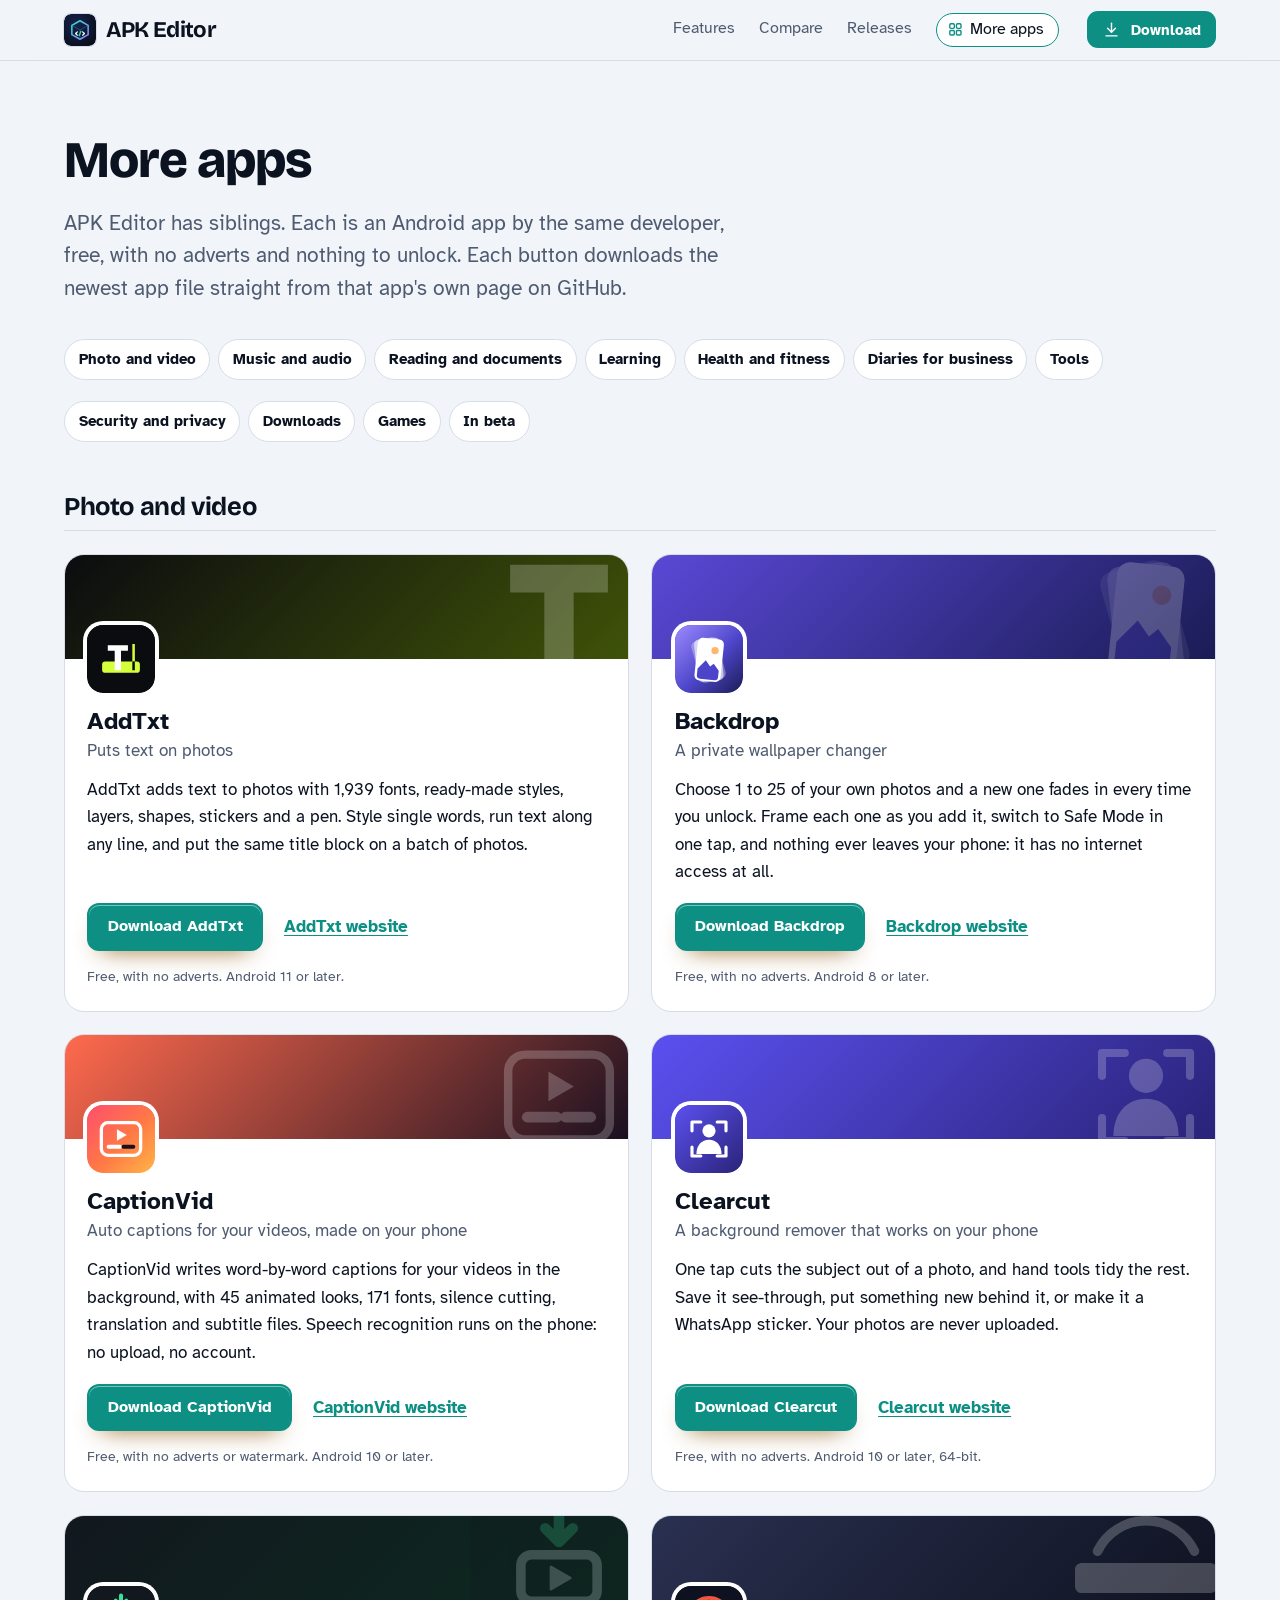
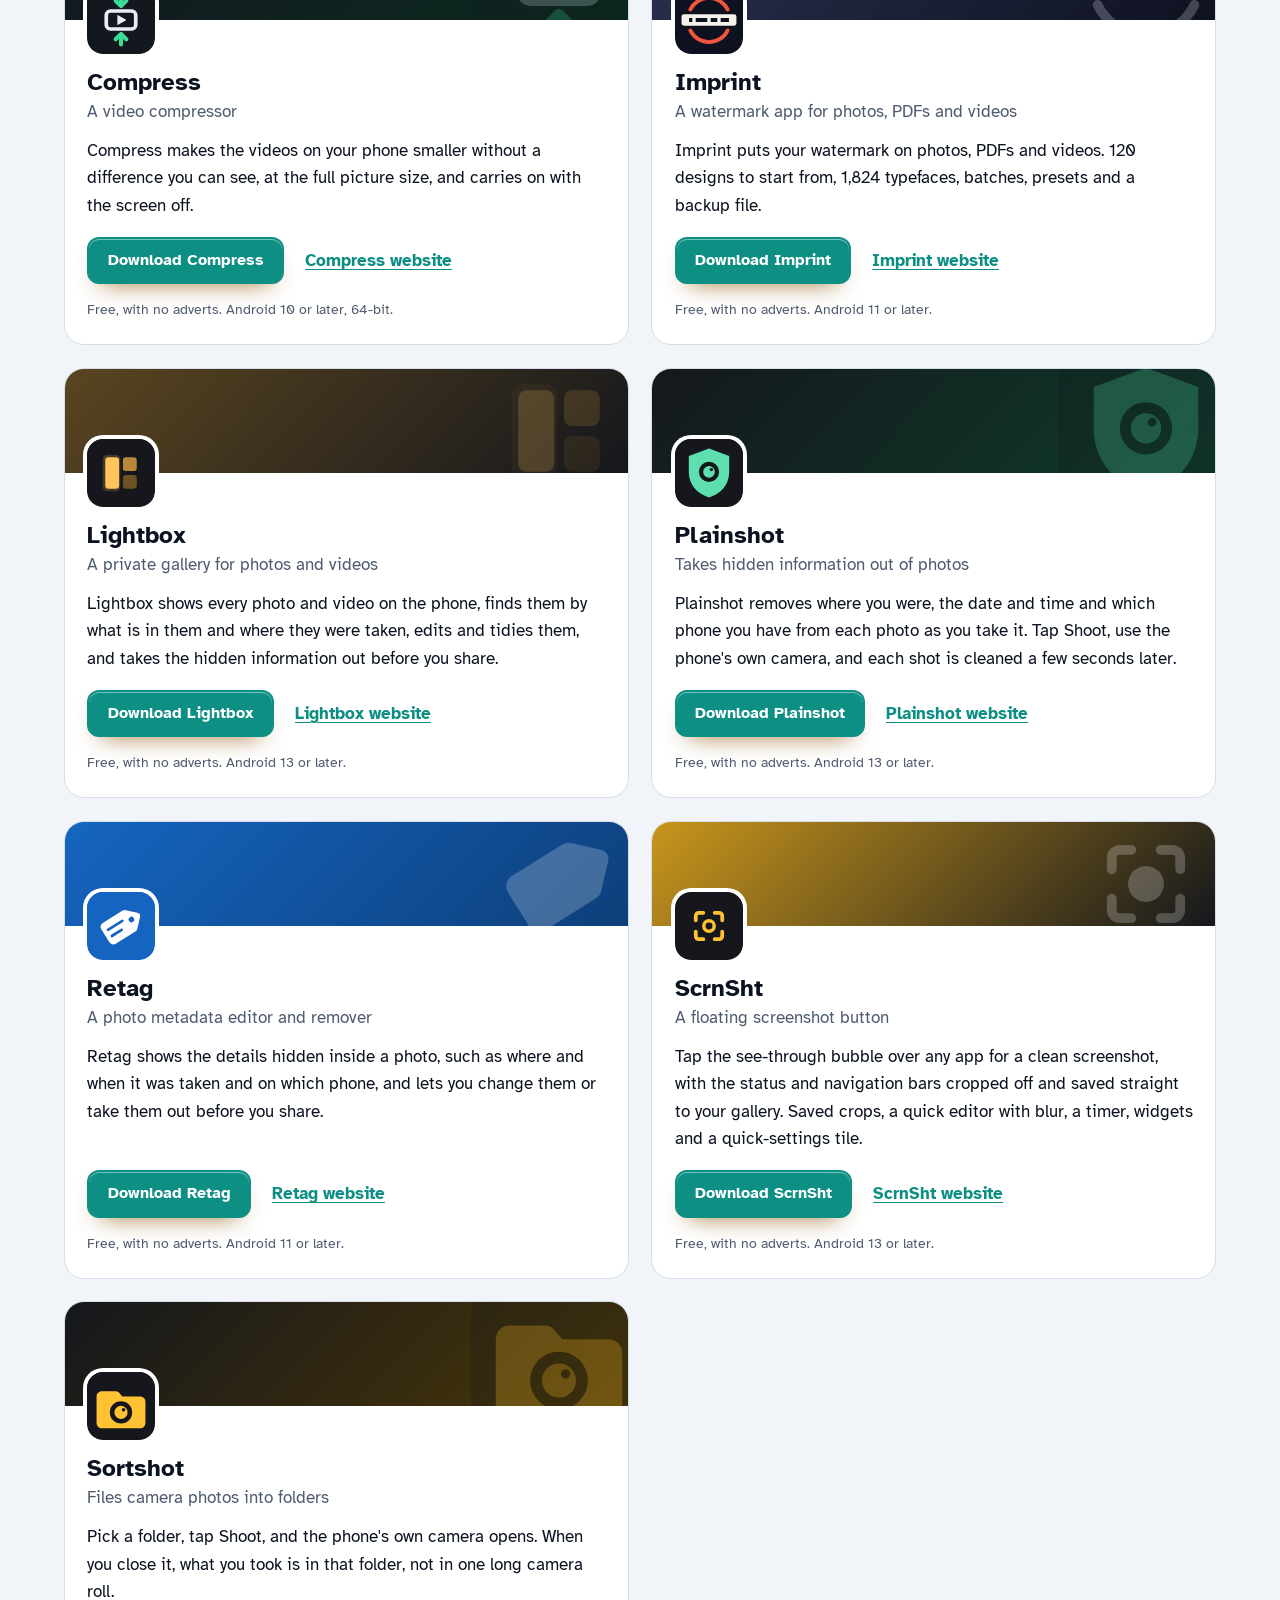
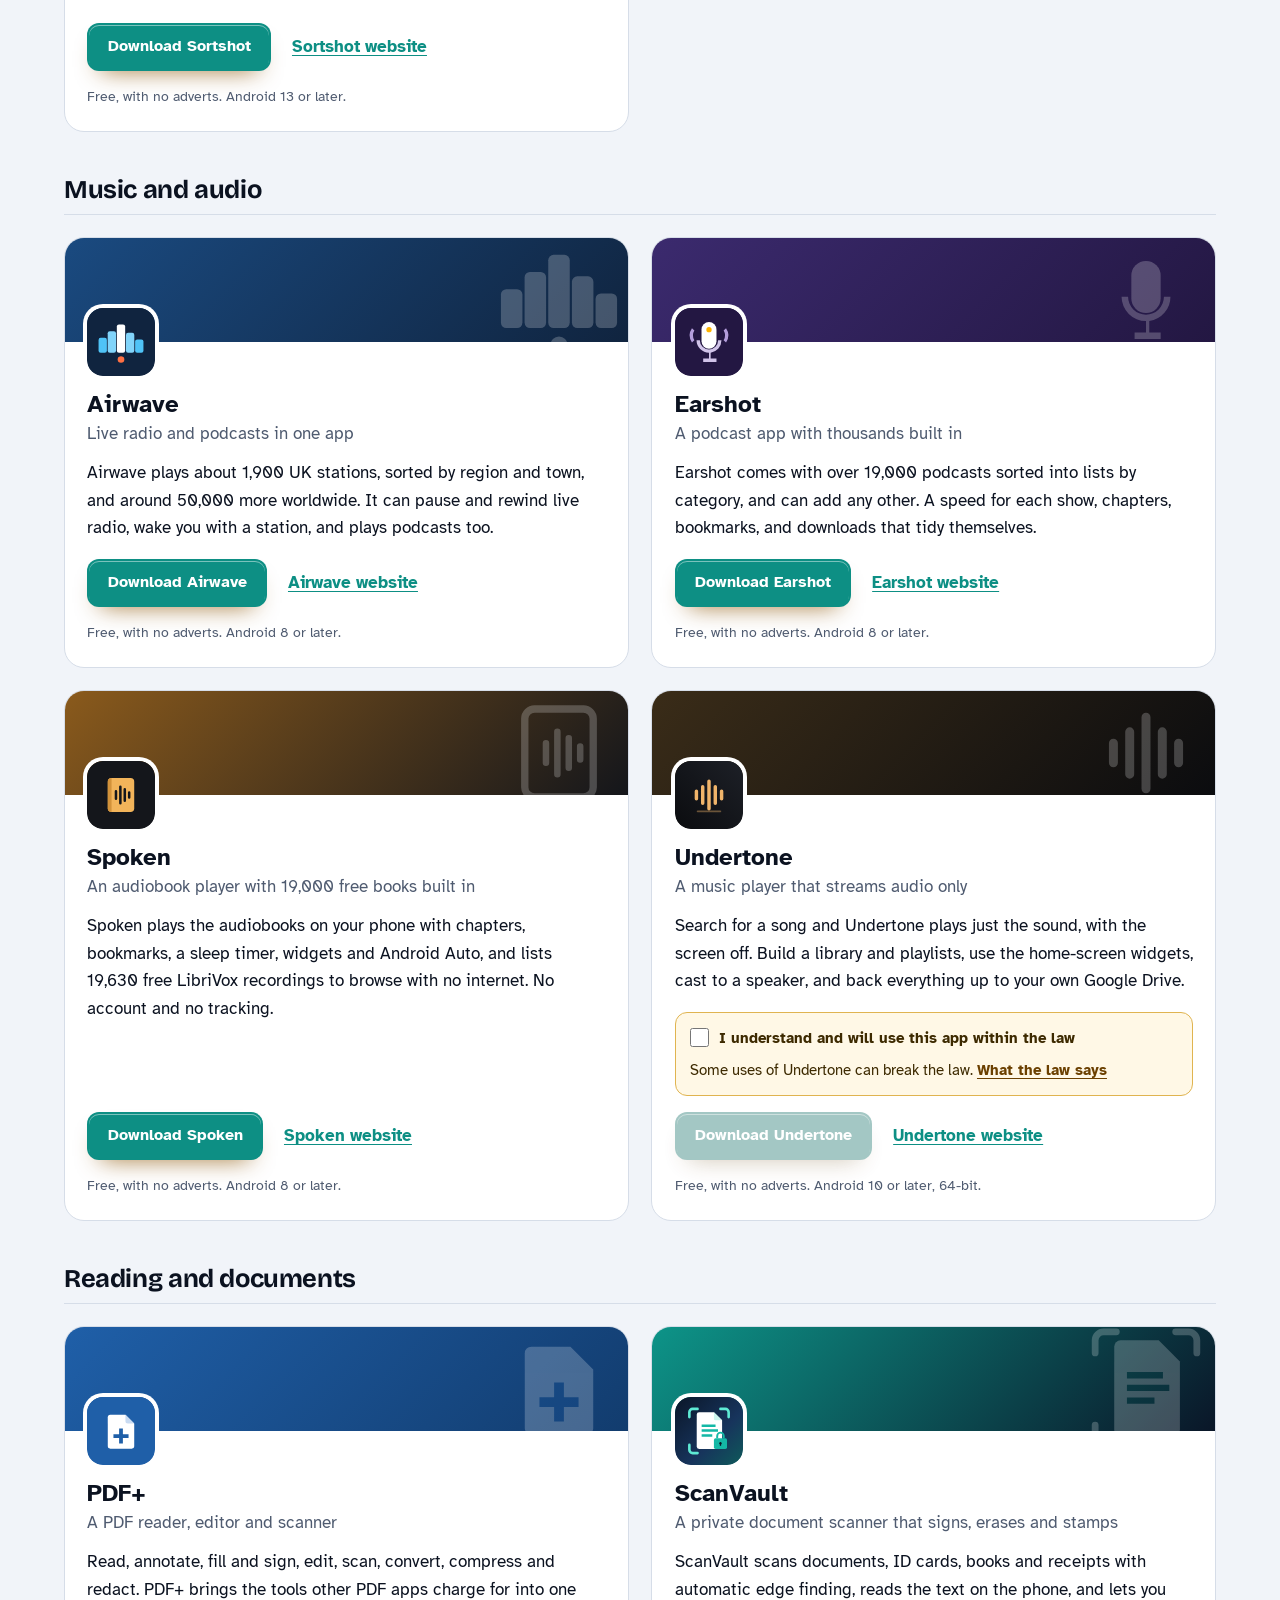
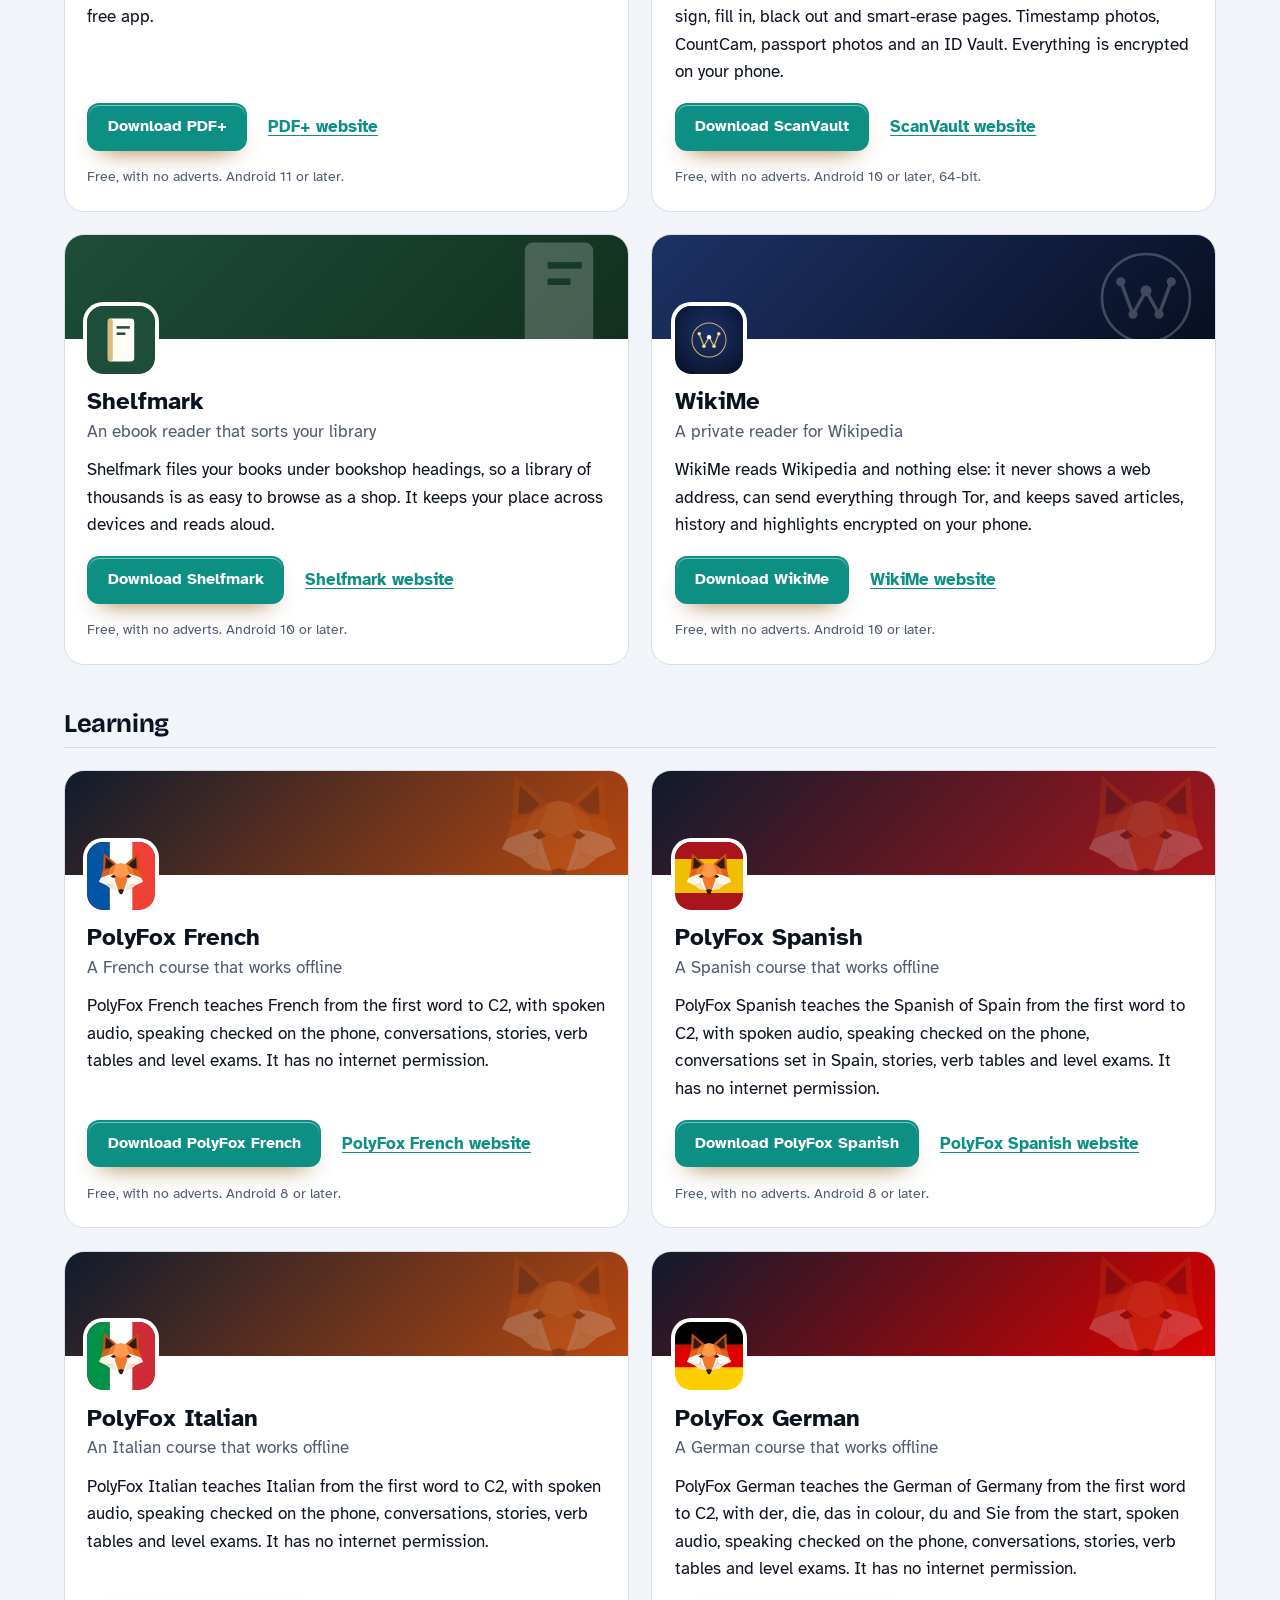
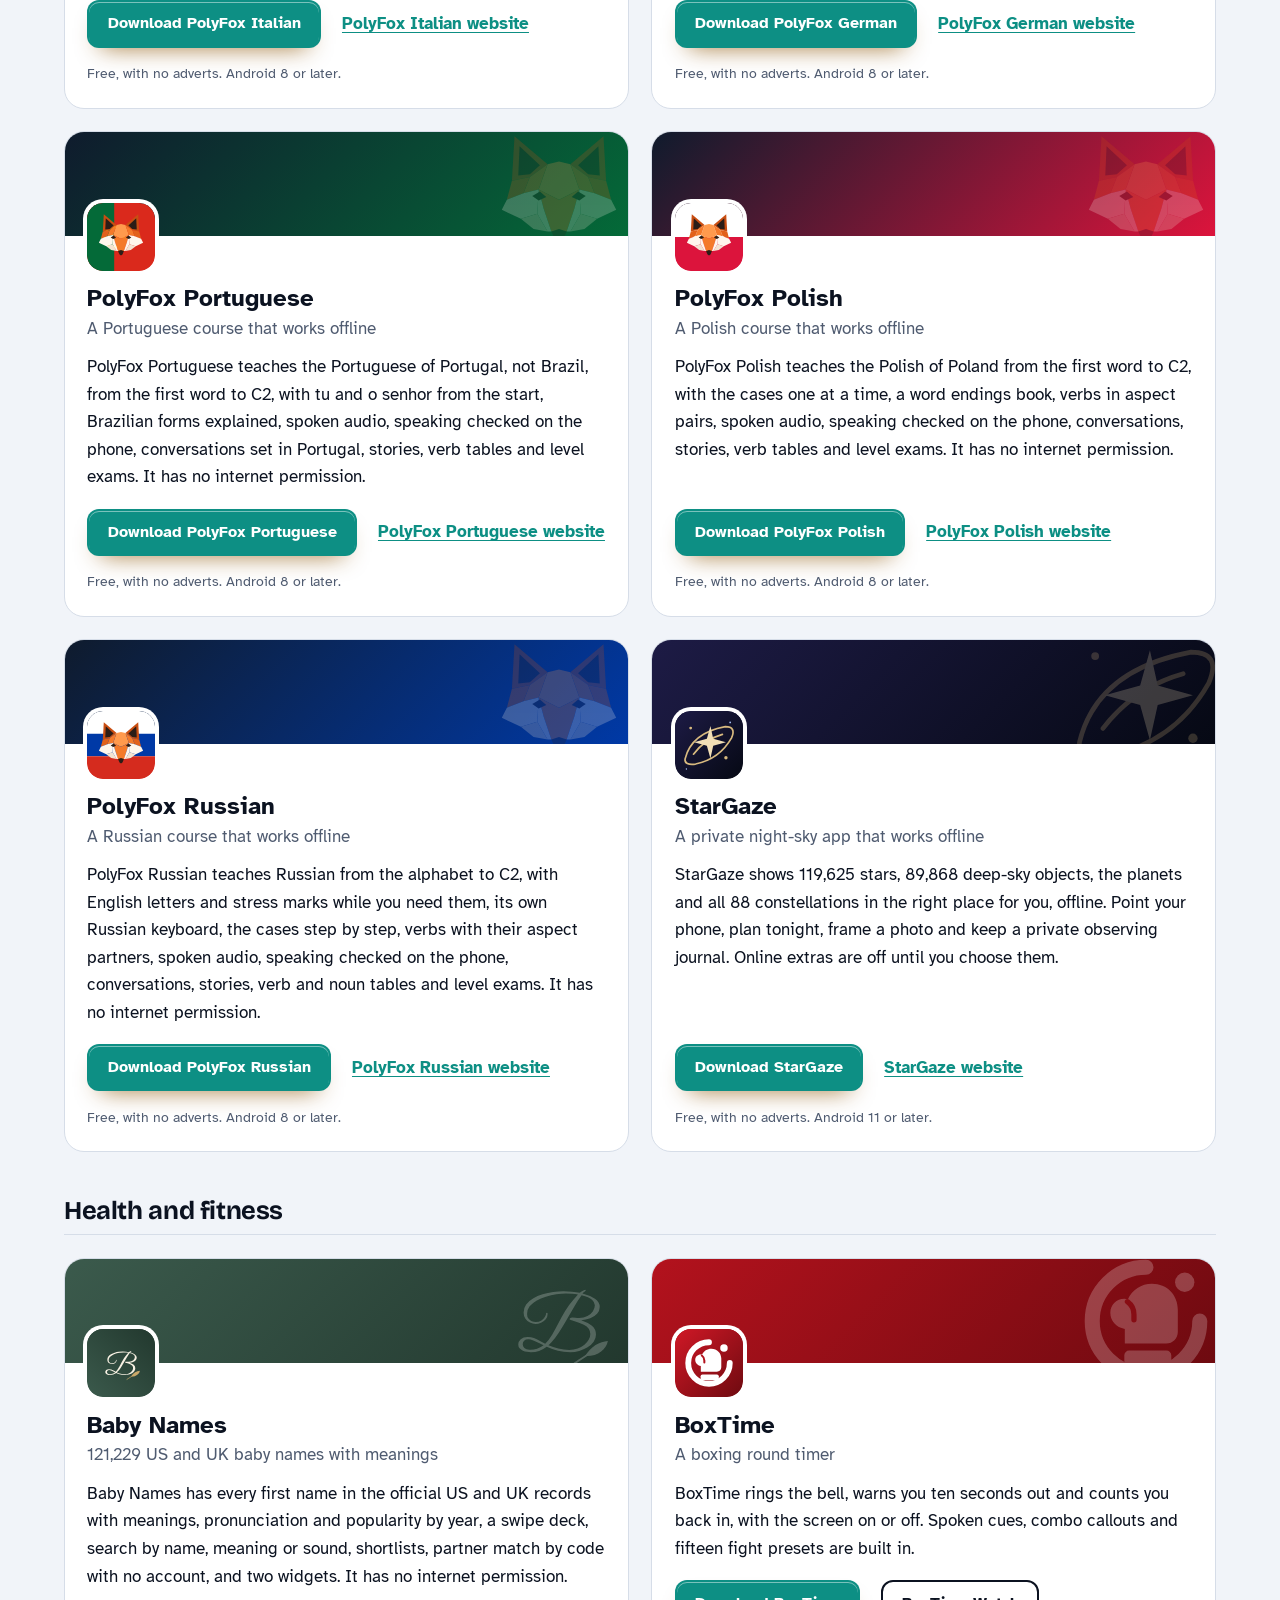
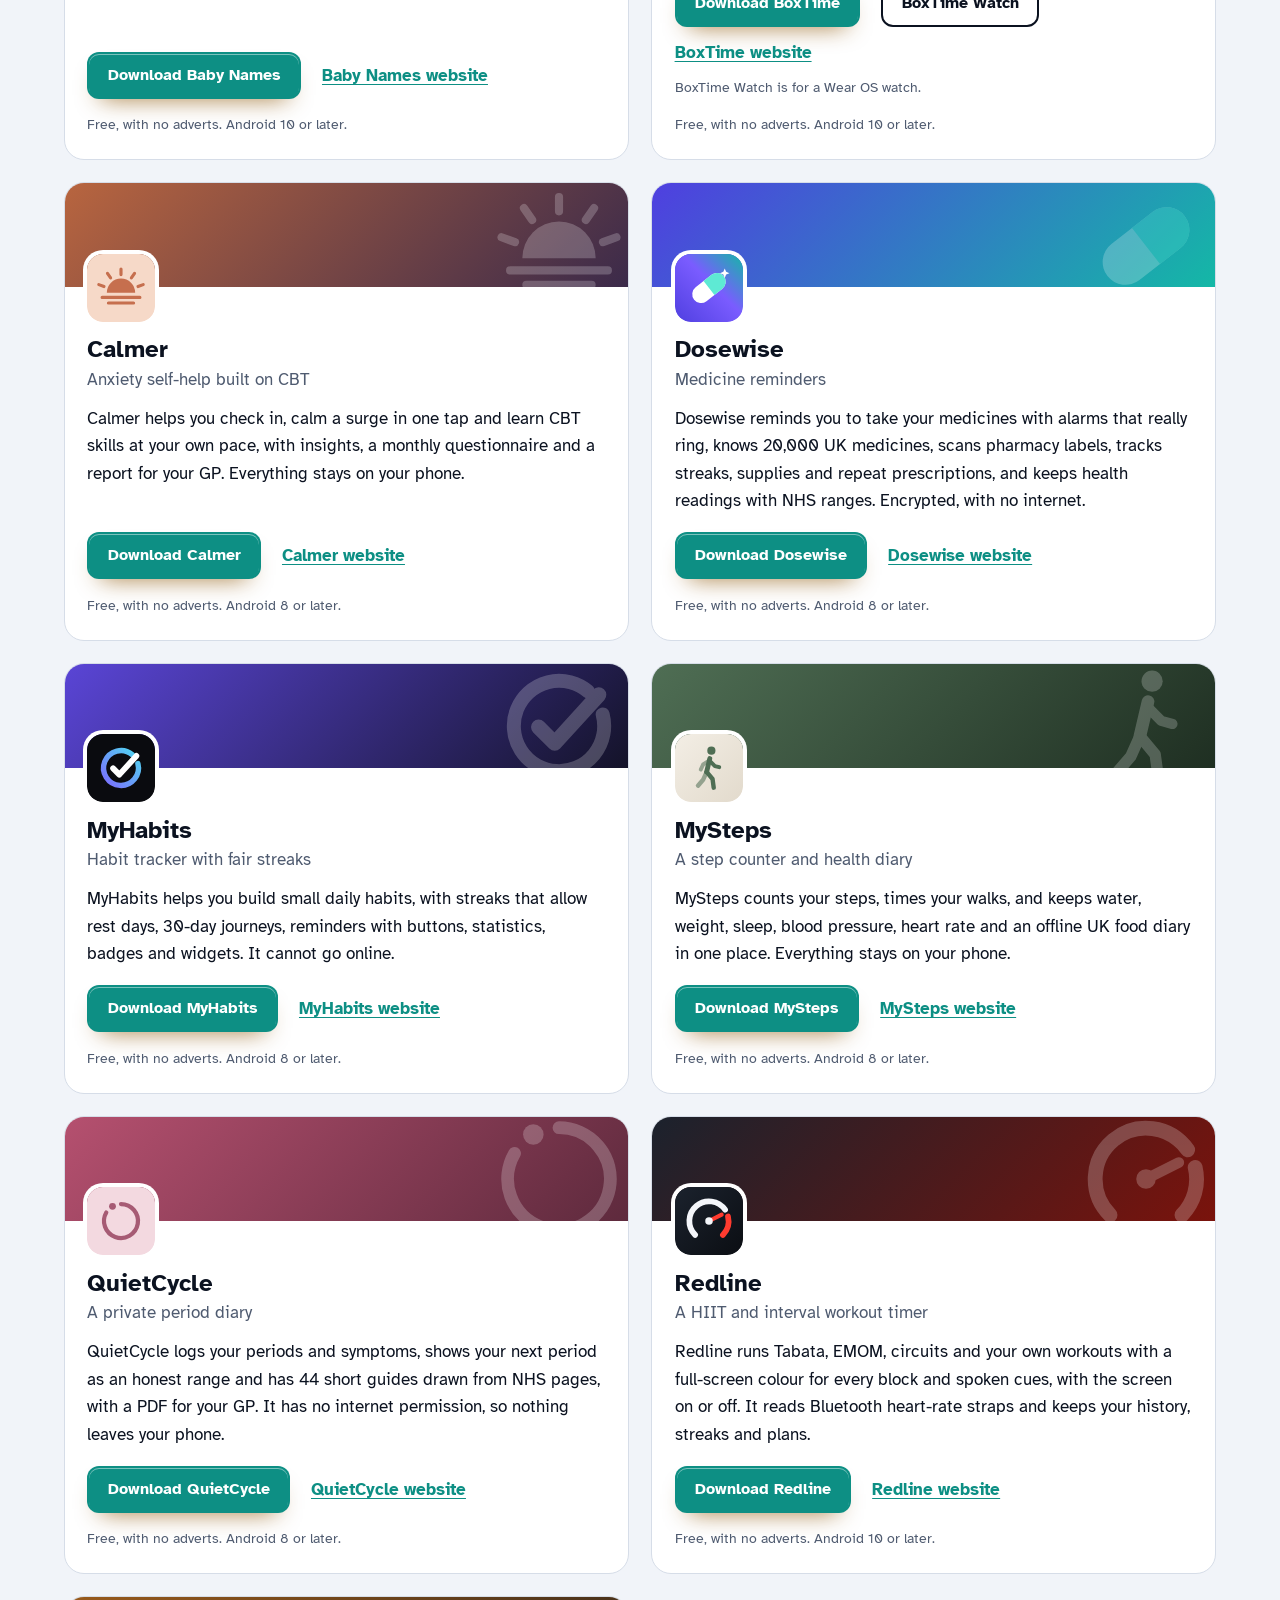
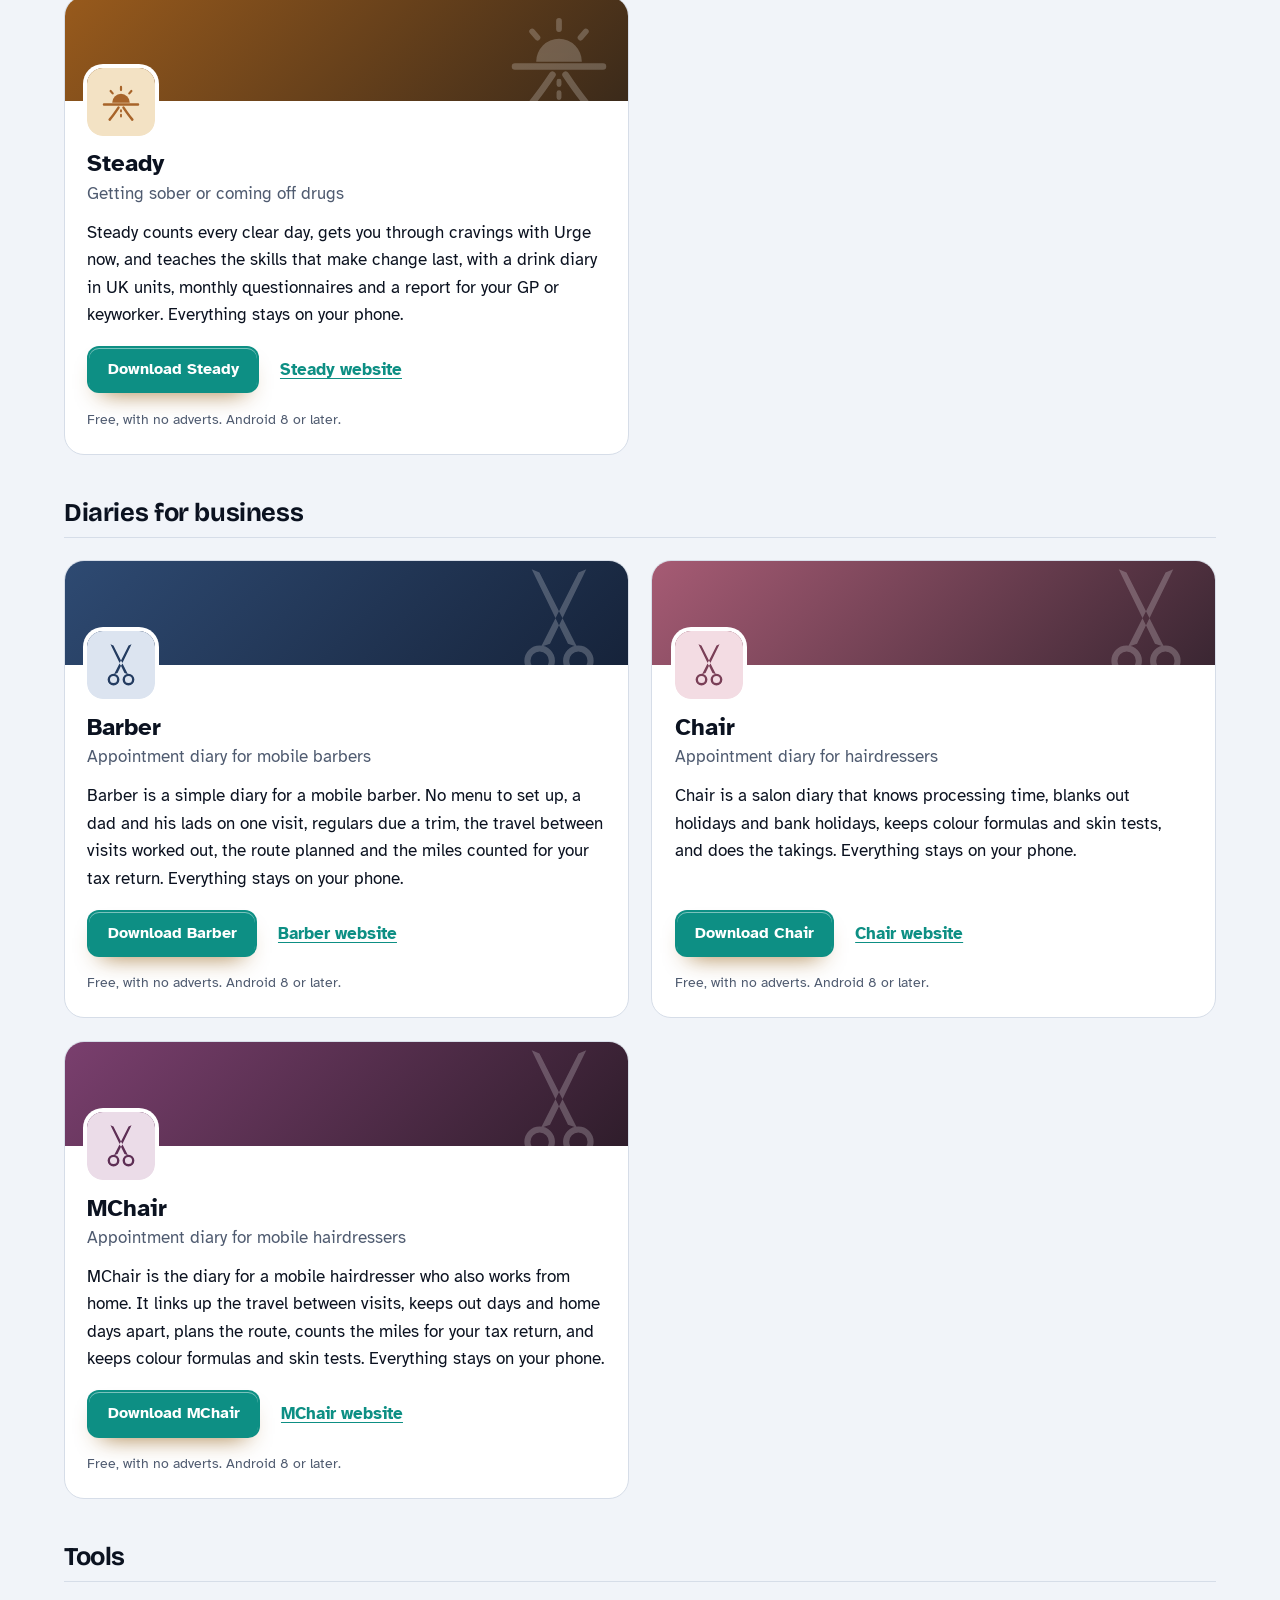
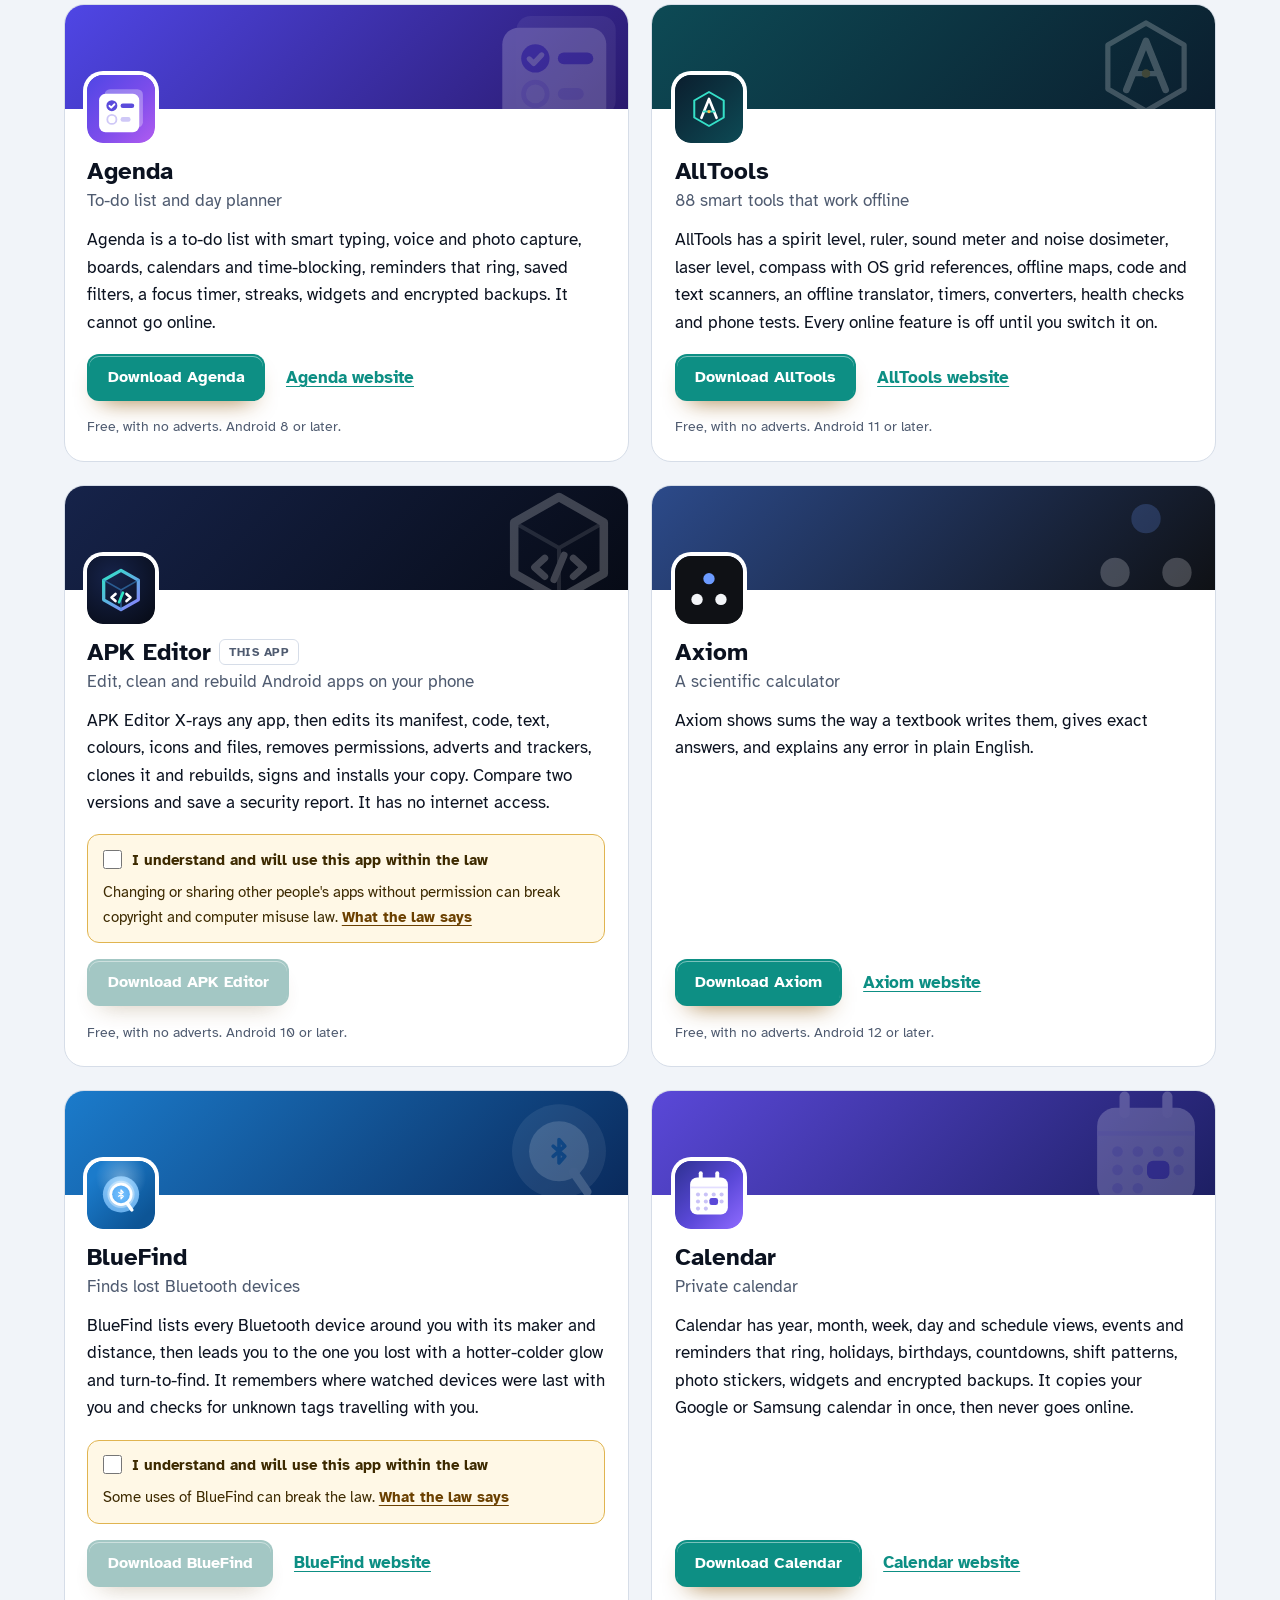
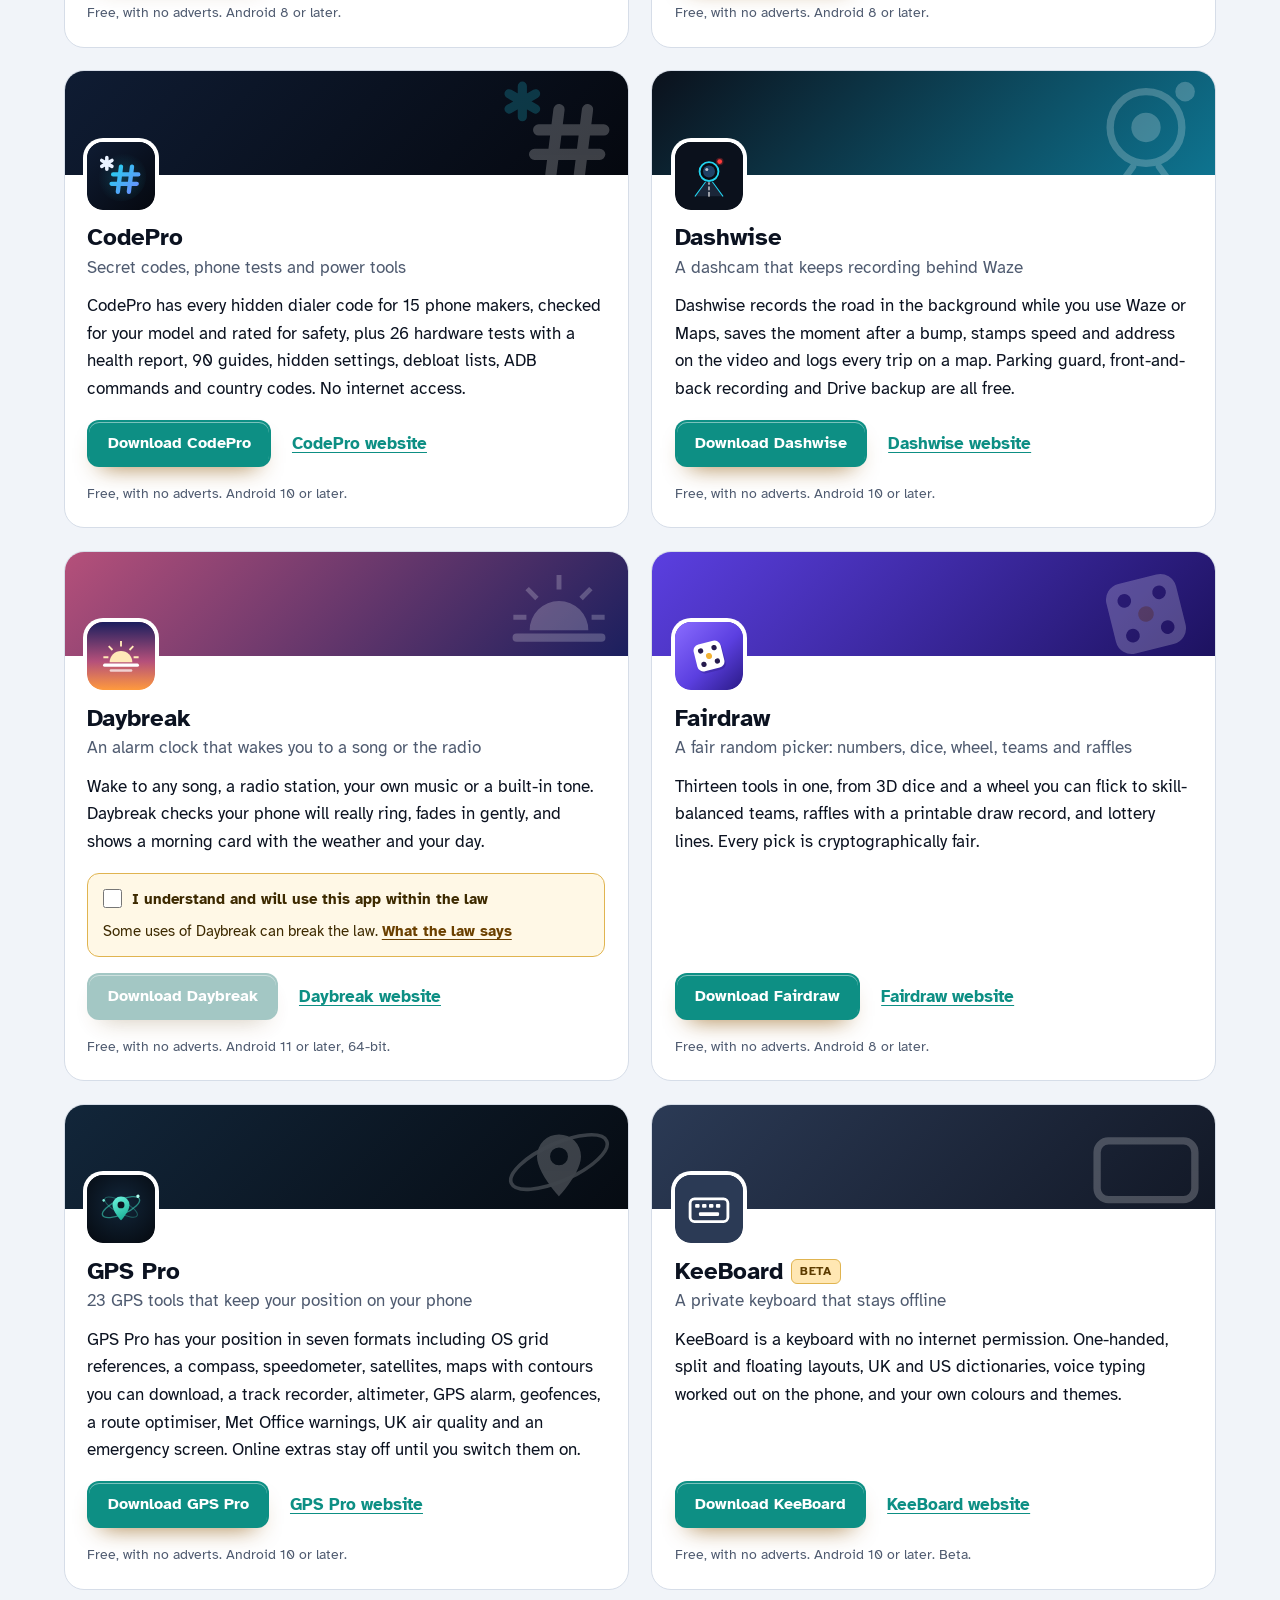
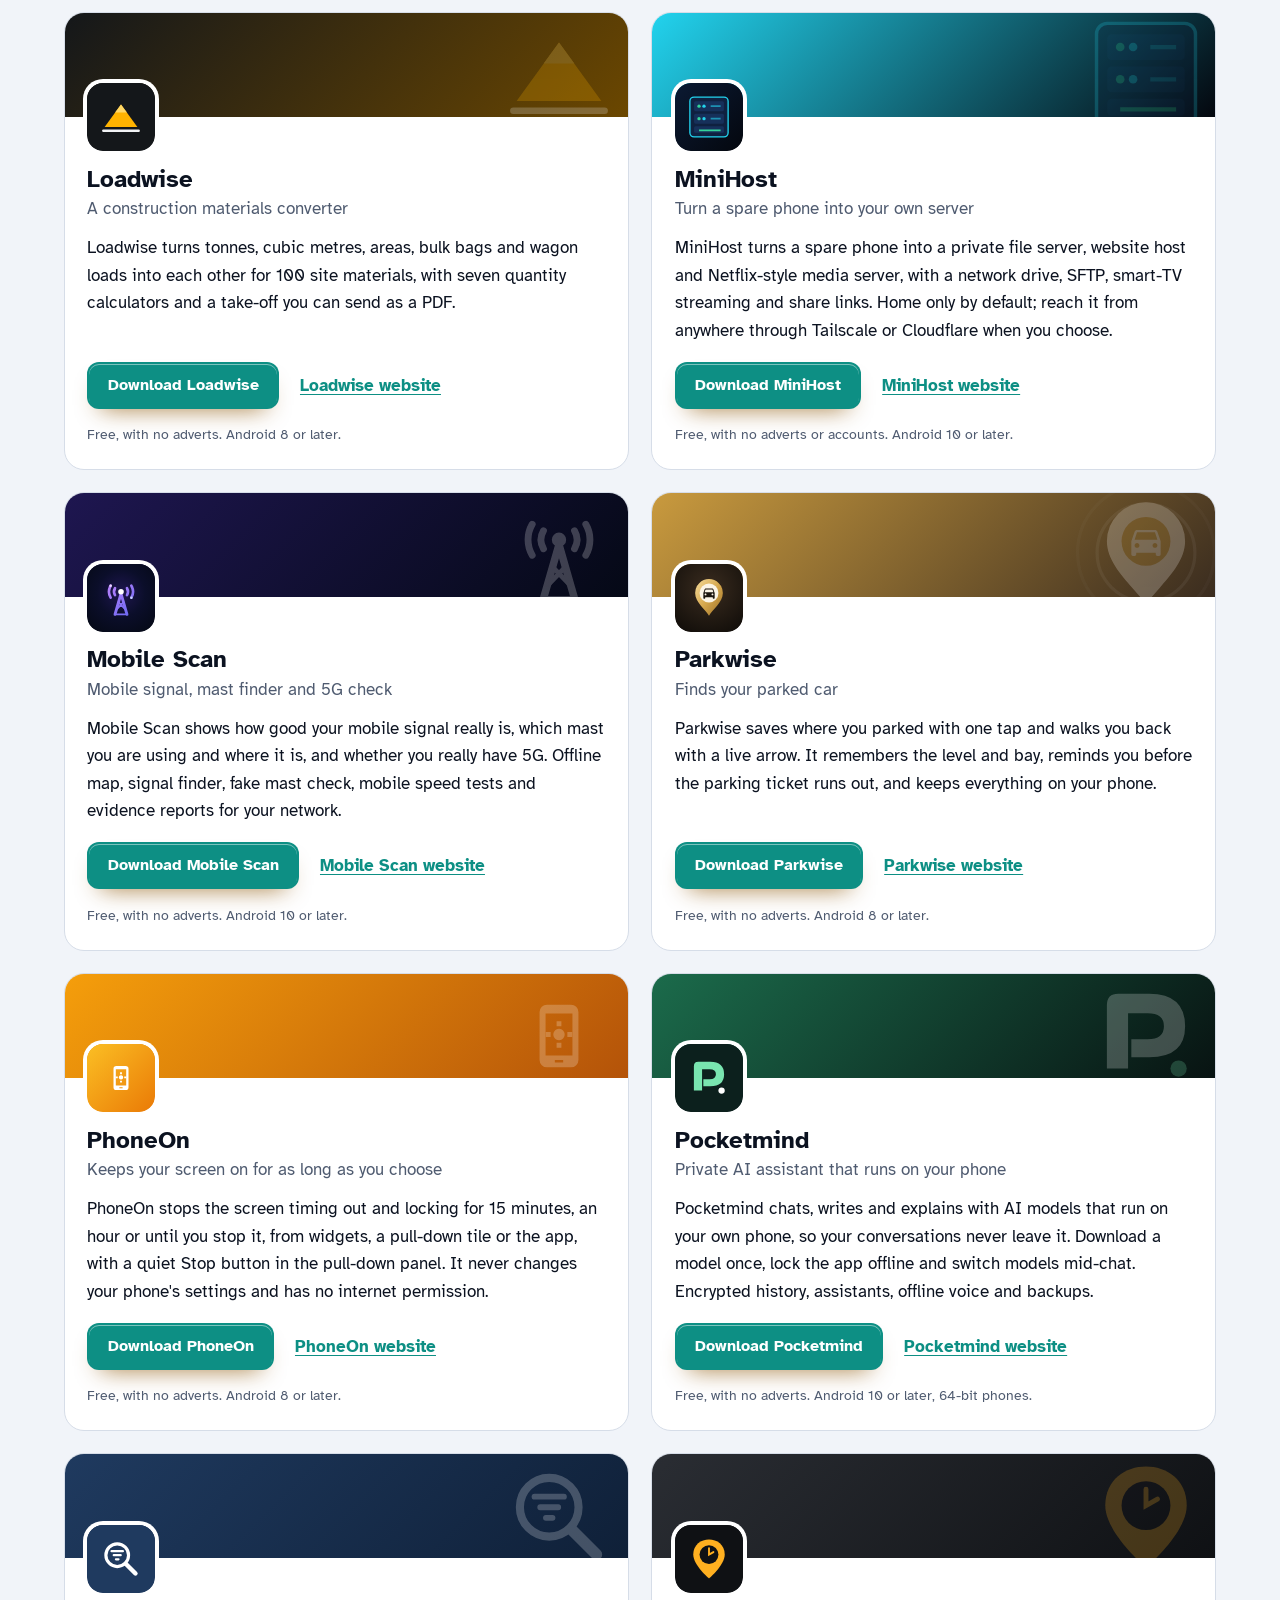
==== commit ae44eb37: "More apps: add Baby Names" ====
--- a/more-apps.html
+++ b/more-apps.html
@@ -4,7 +4,7 @@
 <meta charset="utf-8">
 <meta name="viewport" content="width=device-width, initial-scale=1">
 <title>More free Android apps from the maker of APK Editor</title>
-<meta name="description" content="All 98 free Android apps from the maker of APK Editor, in one list by category, each with its download and a link to its website.">
+<meta name="description" content="All 99 free Android apps from the maker of APK Editor, in one list by category, each with its download and a link to its website.">
 <meta name="author" content="Jonathan Jackson">
 <link rel="canonical" href="https://customgpter.github.io/apkeditor/more-apps.html">
 <meta name="theme-color" content="#f1f4f9" media="(prefers-color-scheme: light)">
@@ -12,7 +12,7 @@
 <meta property="og:type" content="website">
 <meta property="og:site_name" content="APK Editor">
 <meta property="og:title" content="More free Android apps from the maker of APK Editor">
-<meta property="og:description" content="All 98 free Android apps from the maker of APK Editor, in one list by category, each with its download and a link to its website.">
+<meta property="og:description" content="All 99 free Android apps from the maker of APK Editor, in one list by category, each with its download and a link to its website.">
 <meta property="og:url" content="https://customgpter.github.io/apkeditor/more-apps.html">
 <meta property="og:image" content="https://customgpter.github.io/apkeditor/assets/og.png">
 <meta property="og:image:width" content="1200">
@@ -28,7 +28,7 @@
 <link rel="stylesheet" href="./assets/house.css?v=1">
 <link rel="stylesheet" href="./assets/apps-list.css?v=1">
 <script src="./assets/apps-list.js?v=1" defer></script>
-<script type="application/ld+json">{"@context":"https://schema.org","@type":"ItemList","name":"Apps from the maker of APK Editor","url":"https://customgpter.github.io/apkeditor/more-apps.html","itemListElement":[{"@type":"ListItem","position":1,"name":"AddTxt","url":"https://customgpter.github.io/addtxt/"},{"@type":"ListItem","position":2,"name":"Backdrop","url":"https://customgpter.github.io/backdrop/"},{"@type":"ListItem","position":3,"name":"CaptionVid","url":"https://customgpter.github.io/captionvid/"},{"@type":"ListItem","position":4,"name":"Clearcut","url":"https://customgpter.github.io/clearcut/"},{"@type":"ListItem","position":5,"name":"Compress","url":"https://customgpter.github.io/compress/"},{"@type":"ListItem","position":6,"name":"Imprint","url":"https://customgpter.github.io/imprint/"},{"@type":"ListItem","position":7,"name":"Lightbox","url":"https://customgpter.github.io/lightbox/"},{"@type":"ListItem","position":8,"name":"Plainshot","url":"https://customgpter.github.io/plainshot/"},{"@type":"ListItem","position":9,"name":"Retag","url":"https://customgpter.github.io/retag/"},{"@type":"ListItem","position":10,"name":"ScrnSht","url":"https://customgpter.github.io/scrnsht/"},{"@type":"ListItem","position":11,"name":"Sortshot","url":"https://customgpter.github.io/sortshot/"},{"@type":"ListItem","position":12,"name":"Airwave","url":"https://customgpter.github.io/airwave/"},{"@type":"ListItem","position":13,"name":"Earshot","url":"https://customgpter.github.io/earshot/"},{"@type":"ListItem","position":14,"name":"Spoken","url":"https://customgpter.github.io/spoken/"},{"@type":"ListItem","position":15,"name":"Undertone","url":"https://customgpter.github.io/undertone/"},{"@type":"ListItem","position":16,"name":"PDF+","url":"https://customgpter.github.io/pdfplus/"},{"@type":"ListItem","position":17,"name":"ScanVault","url":"https://customgpter.github.io/scanvault/"},{"@type":"ListItem","position":18,"name":"Shelfmark","url":"https://customgpter.github.io/shelfmark/"},{"@type":"ListItem","position":19,"name":"WikiMe","url":"https://customgpter.github.io/wikime/"},{"@type":"ListItem","position":20,"name":"PolyFox French","url":"https://customgpter.github.io/polyfox/"},{"@type":"ListItem","position":21,"name":"PolyFox Spanish","url":"https://customgpter.github.io/polyfox-spanish/"},{"@type":"ListItem","position":22,"name":"PolyFox Italian","url":"https://customgpter.github.io/polyfox-italian/"},{"@type":"ListItem","position":23,"name":"PolyFox German","url":"https://customgpter.github.io/polyfox-german/"},{"@type":"ListItem","position":24,"name":"PolyFox Portuguese","url":"https://customgpter.github.io/polyfox-portuguese/"},{"@type":"ListItem","position":25,"name":"PolyFox Polish","url":"https://customgpter.github.io/polyfox-polish/"},{"@type":"ListItem","position":26,"name":"PolyFox Russian","url":"https://customgpter.github.io/polyfox-russian/"},{"@type":"ListItem","position":27,"name":"StarGaze","url":"https://customgpter.github.io/stargaze/"},{"@type":"ListItem","position":28,"name":"BoxTime","url":"https://customgpter.github.io/boxtime/"},{"@type":"ListItem","position":29,"name":"Calmer","url":"https://customgpter.github.io/calmer/"},{"@type":"ListItem","position":30,"name":"Dosewise","url":"https://customgpter.github.io/dosewise/"},{"@type":"ListItem","position":31,"name":"MyHabits","url":"https://customgpter.github.io/myhabits/"},{"@type":"ListItem","position":32,"name":"MySteps","url":"https://customgpter.github.io/mysteps/"},{"@type":"ListItem","position":33,"name":"QuietCycle","url":"https://customgpter.github.io/quietcycle/"},{"@type":"ListItem","position":34,"name":"Redline","url":"https://customgpter.github.io/redline/"},{"@type":"ListItem","position":35,"name":"Steady","url":"https://customgpter.github.io/steady/"},{"@type":"ListItem","position":36,"name":"Barber","url":"https://customgpter.github.io/barber/"},{"@type":"ListItem","position":37,"name":"Chair","url":"https://customgpter.github.io/chair/"},{"@type":"ListItem","position":38,"name":"MChair","url":"https://customgpter.github.io/mchair/"},{"@type":"ListItem","position":39,"name":"Agenda","url":"https://customgpter.github.io/agenda/"},{"@type":"ListItem","position":40,"name":"AllTools","url":"https://customgpter.github.io/alltools/"},{"@type":"ListItem","position":41,"name":"APK Editor","url":"https://customgpter.github.io/apkeditor/"},{"@type":"ListItem","position":42,"name":"Axiom","url":"https://customgpter.github.io/axiom/"},{"@type":"ListItem","position":43,"name":"BlueFind","url":"https://customgpter.github.io/bluefind/"},{"@type":"ListItem","position":44,"name":"Calendar","url":"https://customgpter.github.io/calendar/"},{"@type":"ListItem","position":45,"name":"CodePro","url":"https://customgpter.github.io/codepro/"},{"@type":"ListItem","position":46,"name":"Dashwise","url":"https://customgpter.github.io/dashwise/"},{"@type":"ListItem","position":47,"name":"Daybreak","url":"https://customgpter.github.io/daybreak/"},{"@type":"ListItem","position":48,"name":"Fairdraw","url":"https://customgpter.github.io/fairdraw/"},{"@type":"ListItem","position":49,"name":"GPS Pro","url":"https://customgpter.github.io/gpspro/"},{"@type":"ListItem","position":50,"name":"KeeBoard","url":"https://customgpter.github.io/keeboard/"},{"@type":"ListItem","position":51,"name":"Loadwise","url":"https://customgpter.github.io/loadwise/"},{"@type":"ListItem","position":52,"name":"MiniHost","url":"https://customgpter.github.io/minihost/"},{"@type":"ListItem","position":53,"name":"Mobile Scan","url":"https://customgpter.github.io/mobilescan/"},{"@type":"ListItem","position":54,"name":"Parkwise","url":"https://customgpter.github.io/parkwise/"},{"@type":"ListItem","position":55,"name":"PhoneOn","url":"https://customgpter.github.io/phoneon/"},{"@type":"ListItem","position":56,"name":"Pocketmind","url":"https://customgpter.github.io/pocketmind/"},{"@type":"ListItem","position":57,"name":"Refine","url":"https://customgpter.github.io/refine/"},{"@type":"ListItem","position":58,"name":"Shiftwise","url":"https://customgpter.github.io/shiftwise/"},{"@type":"ListItem","position":59,"name":"SimpleCalc","url":"https://customgpter.github.io/simplecalc/"},{"@type":"ListItem","position":60,"name":"Skyline","url":"https://customgpter.github.io/skyline/"},{"@type":"ListItem","position":61,"name":"Slipway","url":"https://customgpter.github.io/slipway/"},{"@type":"ListItem","position":62,"name":"Tagger","url":"https://customgpter.github.io/tagger/"},{"@type":"ListItem","position":63,"name":"TotalClean","url":"https://customgpter.github.io/totalclean/"},{"@type":"ListItem","position":64,"name":"TVLink","url":"https://customgpter.github.io/tvlink/"},{"@type":"ListItem","position":65,"name":"Unbox","url":"https://customgpter.github.io/unbox/"},{"@type":"ListItem","position":66,"name":"WhatsKeep","url":"https://customgpter.github.io/whatskeep/"},{"@type":"ListItem","position":67,"name":"WiFi Scan","url":"https://customgpter.github.io/wifiscan/"},{"@type":"ListItem","position":68,"name":"Auditly","url":"https://customgpter.github.io/auditly/"},{"@type":"ListItem","position":69,"name":"Backchannel","url":"https://customgpter.github.io/backchannel/"},{"@type":"ListItem","position":70,"name":"ENotes","url":"https://customgpter.github.io/enotes/"},{"@type":"ListItem","position":71,"name":"FindMe","url":"https://customgpter.github.io/findme/"},{"@type":"ListItem","position":72,"name":"iLock","url":"https://customgpter.github.io/ilock/"},{"@type":"ListItem","position":73,"name":"ImSafe","url":"https://customgpter.github.io/imsafe/"},{"@type":"ListItem","position":74,"name":"IShred","url":"https://customgpter.github.io/ishred/"},{"@type":"ListItem","position":75,"name":"LockBox","url":"https://customgpter.github.io/lockbox/"},{"@type":"ListItem","position":76,"name":"PassVault","url":"https://customgpter.github.io/passvault/"},{"@type":"ListItem","position":77,"name":"SpyFind","url":"https://customgpter.github.io/spyfind/"},{"@type":"ListItem","position":78,"name":"TextWipe","url":"https://customgpter.github.io/textwipe/"},{"@type":"ListItem","position":79,"name":"Tracewire","url":"https://customgpter.github.io/tracewire/"},{"@type":"ListItem","position":80,"name":"Vigil","url":"https://customgpter.github.io/vigil/"},{"@type":"ListItem","position":81,"name":"Grab","url":"https://customgpter.github.io/grab/"},{"@type":"ListItem","position":82,"name":"Swarm","url":"https://customgpter.github.io/swarm/"},{"@type":"ListItem","position":83,"name":"Plane Games","url":"https://customgpter.github.io/plane-games/"},{"@type":"ListItem","position":84,"name":"Ninefold","url":"https://customgpter.github.io/ninefold/"},{"@type":"ListItem","position":85,"name":"Cubewise","url":"https://customgpter.github.io/cubewise/"},{"@type":"ListItem","position":86,"name":"Tilewise","url":"https://customgpter.github.io/tilewise/"},{"@type":"ListItem","position":87,"name":"Letterwise","url":"https://customgpter.github.io/letterwise/"},{"@type":"ListItem","position":88,"name":"Kingside","url":"https://customgpter.github.io/kingside/"},{"@type":"ListItem","position":89,"name":"Deckhand","url":"https://customgpter.github.io/deckhand/"},{"@type":"ListItem","position":90,"name":"SNESForge","url":"https://customgpter.github.io/snesforge/"},{"@type":"ListItem","position":91,"name":"Fame Boy","url":"https://customgpter.github.io/fameboy/"},{"@type":"ListItem","position":92,"name":"PSPPro","url":"https://customgpter.github.io/psppro/"},{"@type":"ListItem","position":93,"name":"MegaGen","url":"https://customgpter.github.io/megagen/"},{"@type":"ListItem","position":94,"name":"QVR","url":"https://customgpter.github.io/qvr/"},{"@type":"ListItem","position":95,"name":"QVR Watch","url":"https://customgpter.github.io/qvr-watch/"},{"@type":"ListItem","position":96,"name":"QVRLite","url":"https://customgpter.github.io/qvrlite/"},{"@type":"ListItem","position":97,"name":"Onionz","url":"https://customgpter.github.io/onionz/"},{"@type":"ListItem","position":98,"name":"OnionzWeb","url":"https://customgpter.github.io/onionzweb/"}]}</script>
+<script type="application/ld+json">{"@context":"https://schema.org","@type":"ItemList","name":"Apps from the maker of APK Editor","url":"https://customgpter.github.io/apkeditor/more-apps.html","itemListElement":[{"@type":"ListItem","position":1,"name":"AddTxt","url":"https://customgpter.github.io/addtxt/"},{"@type":"ListItem","position":2,"name":"Backdrop","url":"https://customgpter.github.io/backdrop/"},{"@type":"ListItem","position":3,"name":"CaptionVid","url":"https://customgpter.github.io/captionvid/"},{"@type":"ListItem","position":4,"name":"Clearcut","url":"https://customgpter.github.io/clearcut/"},{"@type":"ListItem","position":5,"name":"Compress","url":"https://customgpter.github.io/compress/"},{"@type":"ListItem","position":6,"name":"Imprint","url":"https://customgpter.github.io/imprint/"},{"@type":"ListItem","position":7,"name":"Lightbox","url":"https://customgpter.github.io/lightbox/"},{"@type":"ListItem","position":8,"name":"Plainshot","url":"https://customgpter.github.io/plainshot/"},{"@type":"ListItem","position":9,"name":"Retag","url":"https://customgpter.github.io/retag/"},{"@type":"ListItem","position":10,"name":"ScrnSht","url":"https://customgpter.github.io/scrnsht/"},{"@type":"ListItem","position":11,"name":"Sortshot","url":"https://customgpter.github.io/sortshot/"},{"@type":"ListItem","position":12,"name":"Airwave","url":"https://customgpter.github.io/airwave/"},{"@type":"ListItem","position":13,"name":"Earshot","url":"https://customgpter.github.io/earshot/"},{"@type":"ListItem","position":14,"name":"Spoken","url":"https://customgpter.github.io/spoken/"},{"@type":"ListItem","position":15,"name":"Undertone","url":"https://customgpter.github.io/undertone/"},{"@type":"ListItem","position":16,"name":"PDF+","url":"https://customgpter.github.io/pdfplus/"},{"@type":"ListItem","position":17,"name":"ScanVault","url":"https://customgpter.github.io/scanvault/"},{"@type":"ListItem","position":18,"name":"Shelfmark","url":"https://customgpter.github.io/shelfmark/"},{"@type":"ListItem","position":19,"name":"WikiMe","url":"https://customgpter.github.io/wikime/"},{"@type":"ListItem","position":20,"name":"PolyFox French","url":"https://customgpter.github.io/polyfox/"},{"@type":"ListItem","position":21,"name":"PolyFox Spanish","url":"https://customgpter.github.io/polyfox-spanish/"},{"@type":"ListItem","position":22,"name":"PolyFox Italian","url":"https://customgpter.github.io/polyfox-italian/"},{"@type":"ListItem","position":23,"name":"PolyFox German","url":"https://customgpter.github.io/polyfox-german/"},{"@type":"ListItem","position":24,"name":"PolyFox Portuguese","url":"https://customgpter.github.io/polyfox-portuguese/"},{"@type":"ListItem","position":25,"name":"PolyFox Polish","url":"https://customgpter.github.io/polyfox-polish/"},{"@type":"ListItem","position":26,"name":"PolyFox Russian","url":"https://customgpter.github.io/polyfox-russian/"},{"@type":"ListItem","position":27,"name":"StarGaze","url":"https://customgpter.github.io/stargaze/"},{"@type":"ListItem","position":28,"name":"Baby Names","url":"https://customgpter.github.io/babynames/"},{"@type":"ListItem","position":29,"name":"BoxTime","url":"https://customgpter.github.io/boxtime/"},{"@type":"ListItem","position":30,"name":"Calmer","url":"https://customgpter.github.io/calmer/"},{"@type":"ListItem","position":31,"name":"Dosewise","url":"https://customgpter.github.io/dosewise/"},{"@type":"ListItem","position":32,"name":"MyHabits","url":"https://customgpter.github.io/myhabits/"},{"@type":"ListItem","position":33,"name":"MySteps","url":"https://customgpter.github.io/mysteps/"},{"@type":"ListItem","position":34,"name":"QuietCycle","url":"https://customgpter.github.io/quietcycle/"},{"@type":"ListItem","position":35,"name":"Redline","url":"https://customgpter.github.io/redline/"},{"@type":"ListItem","position":36,"name":"Steady","url":"https://customgpter.github.io/steady/"},{"@type":"ListItem","position":37,"name":"Barber","url":"https://customgpter.github.io/barber/"},{"@type":"ListItem","position":38,"name":"Chair","url":"https://customgpter.github.io/chair/"},{"@type":"ListItem","position":39,"name":"MChair","url":"https://customgpter.github.io/mchair/"},{"@type":"ListItem","position":40,"name":"Agenda","url":"https://customgpter.github.io/agenda/"},{"@type":"ListItem","position":41,"name":"AllTools","url":"https://customgpter.github.io/alltools/"},{"@type":"ListItem","position":42,"name":"APK Editor","url":"https://customgpter.github.io/apkeditor/"},{"@type":"ListItem","position":43,"name":"Axiom","url":"https://customgpter.github.io/axiom/"},{"@type":"ListItem","position":44,"name":"BlueFind","url":"https://customgpter.github.io/bluefind/"},{"@type":"ListItem","position":45,"name":"Calendar","url":"https://customgpter.github.io/calendar/"},{"@type":"ListItem","position":46,"name":"CodePro","url":"https://customgpter.github.io/codepro/"},{"@type":"ListItem","position":47,"name":"Dashwise","url":"https://customgpter.github.io/dashwise/"},{"@type":"ListItem","position":48,"name":"Daybreak","url":"https://customgpter.github.io/daybreak/"},{"@type":"ListItem","position":49,"name":"Fairdraw","url":"https://customgpter.github.io/fairdraw/"},{"@type":"ListItem","position":50,"name":"GPS Pro","url":"https://customgpter.github.io/gpspro/"},{"@type":"ListItem","position":51,"name":"KeeBoard","url":"https://customgpter.github.io/keeboard/"},{"@type":"ListItem","position":52,"name":"Loadwise","url":"https://customgpter.github.io/loadwise/"},{"@type":"ListItem","position":53,"name":"MiniHost","url":"https://customgpter.github.io/minihost/"},{"@type":"ListItem","position":54,"name":"Mobile Scan","url":"https://customgpter.github.io/mobilescan/"},{"@type":"ListItem","position":55,"name":"Parkwise","url":"https://customgpter.github.io/parkwise/"},{"@type":"ListItem","position":56,"name":"PhoneOn","url":"https://customgpter.github.io/phoneon/"},{"@type":"ListItem","position":57,"name":"Pocketmind","url":"https://customgpter.github.io/pocketmind/"},{"@type":"ListItem","position":58,"name":"Refine","url":"https://customgpter.github.io/refine/"},{"@type":"ListItem","position":59,"name":"Shiftwise","url":"https://customgpter.github.io/shiftwise/"},{"@type":"ListItem","position":60,"name":"SimpleCalc","url":"https://customgpter.github.io/simplecalc/"},{"@type":"ListItem","position":61,"name":"Skyline","url":"https://customgpter.github.io/skyline/"},{"@type":"ListItem","position":62,"name":"Slipway","url":"https://customgpter.github.io/slipway/"},{"@type":"ListItem","position":63,"name":"Tagger","url":"https://customgpter.github.io/tagger/"},{"@type":"ListItem","position":64,"name":"TotalClean","url":"https://customgpter.github.io/totalclean/"},{"@type":"ListItem","position":65,"name":"TVLink","url":"https://customgpter.github.io/tvlink/"},{"@type":"ListItem","position":66,"name":"Unbox","url":"https://customgpter.github.io/unbox/"},{"@type":"ListItem","position":67,"name":"WhatsKeep","url":"https://customgpter.github.io/whatskeep/"},{"@type":"ListItem","position":68,"name":"WiFi Scan","url":"https://customgpter.github.io/wifiscan/"},{"@type":"ListItem","position":69,"name":"Auditly","url":"https://customgpter.github.io/auditly/"},{"@type":"ListItem","position":70,"name":"Backchannel","url":"https://customgpter.github.io/backchannel/"},{"@type":"ListItem","position":71,"name":"ENotes","url":"https://customgpter.github.io/enotes/"},{"@type":"ListItem","position":72,"name":"FindMe","url":"https://customgpter.github.io/findme/"},{"@type":"ListItem","position":73,"name":"iLock","url":"https://customgpter.github.io/ilock/"},{"@type":"ListItem","position":74,"name":"ImSafe","url":"https://customgpter.github.io/imsafe/"},{"@type":"ListItem","position":75,"name":"IShred","url":"https://customgpter.github.io/ishred/"},{"@type":"ListItem","position":76,"name":"LockBox","url":"https://customgpter.github.io/lockbox/"},{"@type":"ListItem","position":77,"name":"PassVault","url":"https://customgpter.github.io/passvault/"},{"@type":"ListItem","position":78,"name":"SpyFind","url":"https://customgpter.github.io/spyfind/"},{"@type":"ListItem","position":79,"name":"TextWipe","url":"https://customgpter.github.io/textwipe/"},{"@type":"ListItem","position":80,"name":"Tracewire","url":"https://customgpter.github.io/tracewire/"},{"@type":"ListItem","position":81,"name":"Vigil","url":"https://customgpter.github.io/vigil/"},{"@type":"ListItem","position":82,"name":"Grab","url":"https://customgpter.github.io/grab/"},{"@type":"ListItem","position":83,"name":"Swarm","url":"https://customgpter.github.io/swarm/"},{"@type":"ListItem","position":84,"name":"Plane Games","url":"https://customgpter.github.io/plane-games/"},{"@type":"ListItem","position":85,"name":"Ninefold","url":"https://customgpter.github.io/ninefold/"},{"@type":"ListItem","position":86,"name":"Cubewise","url":"https://customgpter.github.io/cubewise/"},{"@type":"ListItem","position":87,"name":"Tilewise","url":"https://customgpter.github.io/tilewise/"},{"@type":"ListItem","position":88,"name":"Letterwise","url":"https://customgpter.github.io/letterwise/"},{"@type":"ListItem","position":89,"name":"Kingside","url":"https://customgpter.github.io/kingside/"},{"@type":"ListItem","position":90,"name":"Deckhand","url":"https://customgpter.github.io/deckhand/"},{"@type":"ListItem","position":91,"name":"SNESForge","url":"https://customgpter.github.io/snesforge/"},{"@type":"ListItem","position":92,"name":"Fame Boy","url":"https://customgpter.github.io/fameboy/"},{"@type":"ListItem","position":93,"name":"PSPPro","url":"https://customgpter.github.io/psppro/"},{"@type":"ListItem","position":94,"name":"MegaGen","url":"https://customgpter.github.io/megagen/"},{"@type":"ListItem","position":95,"name":"QVR","url":"https://customgpter.github.io/qvr/"},{"@type":"ListItem","position":96,"name":"QVR Watch","url":"https://customgpter.github.io/qvr-watch/"},{"@type":"ListItem","position":97,"name":"QVRLite","url":"https://customgpter.github.io/qvrlite/"},{"@type":"ListItem","position":98,"name":"Onionz","url":"https://customgpter.github.io/onionz/"},{"@type":"ListItem","position":99,"name":"OnionzWeb","url":"https://customgpter.github.io/onionzweb/"}]}</script>
 </head>
 <body>
 <a class="skip" href="#main">Skip to content</a>
@@ -79,7 +79,7 @@
 <li class="mapp" style="--b:#0f1b2d;--b2:#0039a6"><div class="mapp-cover" aria-hidden="true"><svg viewBox="0 0 108 108"><polygon fill="#C94E12" points="26.7,17.9 47.0,35.1 36.1,42.9 25.1,45.2"/><polygon fill="#C94E12" points="82.9,45.2 71.9,42.9 61.0,35.1 81.3,17.9"/><polygon fill="#2B1D17" points="29.8,24.1 42.3,35.8 36.1,41.3 29.0,42.1"/><polygon fill="#2B1D17" points="79.0,42.1 71.9,41.3 65.7,35.8 78.2,24.1"/><polygon fill="#FF9A4D" points="54.0,33.5 47.0,35.1 41.5,50.7 54.0,56.9"/><polygon fill="#FF9A4D" points="54.0,56.9 66.5,50.7 61.0,35.1 54.0,33.5"/><polygon fill="#F47A2A" points="47.0,35.1 36.1,42.9 32.2,53.0 41.5,50.7"/><polygon fill="#F47A2A" points="66.5,50.7 75.8,53.0 71.9,42.9 61.0,35.1"/><polygon fill="#E2611A" points="36.1,42.9 25.1,45.2 22.0,56.9 32.2,53.0"/><polygon fill="#E2611A" points="75.8,53.0 86.0,56.9 82.9,45.2 71.9,42.9"/><polygon fill="#FFF6EC" points="32.2,53.0 22.0,56.9 18.9,63.1 30.6,68.6 40.7,65.5 41.5,50.7"/><polygon fill="#FFF6EC" points="66.5,50.7 67.3,65.5 77.4,68.6 89.1,63.1 86.0,56.9 75.8,53.0"/><polygon fill="#F3E3D2" points="30.6,68.6 40.7,65.5 47.0,76.4 38.4,74.8"/><polygon fill="#F3E3D2" points="69.6,74.8 61.0,76.4 67.3,65.5 77.4,68.6"/><polygon fill="#F47A2A" points="41.5,50.7 54.0,56.9 54.0,78.0 49.3,76.4 44.6,62.4"/><polygon fill="#F47A2A" points="63.4,62.4 58.7,76.4 54.0,78.0 54.0,56.9 66.5,50.7"/><polygon fill="#FFF6EC" points="41.5,50.7 44.6,62.4 49.3,76.4 47.0,76.4 40.7,65.5"/><polygon fill="#FFF6EC" points="67.3,65.5 61.0,76.4 58.7,76.4 63.4,62.4 66.5,50.7"/><polygon fill="#2B1D17" points="49.3,76.4 54.0,74.8 58.7,76.4 56.3,81.9 54.0,83.4 51.7,81.9"/><polygon fill="#2B1D17" points="37.6,54.6 42.3,51.8 46.2,55.3 41.5,57.3"/><polygon fill="#2B1D17" points="66.5,57.3 61.8,55.3 65.7,51.8 70.4,54.6"/></svg></div><div class="mapp-body"><svg class="mapp-icon" viewBox="0 0 108 108" aria-hidden="true"><rect width="108" height="108" rx="24" fill="#FFFFFF"/><path fill="#0039A6" d="M0 36H108V72H0Z"/><path fill="#D52B1E" d="M0 72H108V84A24 24 0 0 1 84 108H24A24 24 0 0 1 0 84Z"/><polygon fill="#C94E12" points="26.7,17.9 47.0,35.1 36.1,42.9 25.1,45.2"/><polygon fill="#C94E12" points="82.9,45.2 71.9,42.9 61.0,35.1 81.3,17.9"/><polygon fill="#2B1D17" points="29.8,24.1 42.3,35.8 36.1,41.3 29.0,42.1"/><polygon fill="#2B1D17" points="79.0,42.1 71.9,41.3 65.7,35.8 78.2,24.1"/><polygon fill="#FF9A4D" points="54.0,33.5 47.0,35.1 41.5,50.7 54.0,56.9"/><polygon fill="#FF9A4D" points="54.0,56.9 66.5,50.7 61.0,35.1 54.0,33.5"/><polygon fill="#F47A2A" points="47.0,35.1 36.1,42.9 32.2,53.0 41.5,50.7"/><polygon fill="#F47A2A" points="66.5,50.7 75.8,53.0 71.9,42.9 61.0,35.1"/><polygon fill="#E2611A" points="36.1,42.9 25.1,45.2 22.0,56.9 32.2,53.0"/><polygon fill="#E2611A" points="75.8,53.0 86.0,56.9 82.9,45.2 71.9,42.9"/><polygon fill="#FFF6EC" points="32.2,53.0 22.0,56.9 18.9,63.1 30.6,68.6 40.7,65.5 41.5,50.7"/><polygon fill="#FFF6EC" points="66.5,50.7 67.3,65.5 77.4,68.6 89.1,63.1 86.0,56.9 75.8,53.0"/><polygon fill="#F3E3D2" points="30.6,68.6 40.7,65.5 47.0,76.4 38.4,74.8"/><polygon fill="#F3E3D2" points="69.6,74.8 61.0,76.4 67.3,65.5 77.4,68.6"/><polygon fill="#F47A2A" points="41.5,50.7 54.0,56.9 54.0,78.0 49.3,76.4 44.6,62.4"/><polygon fill="#F47A2A" points="63.4,62.4 58.7,76.4 54.0,78.0 54.0,56.9 66.5,50.7"/><polygon fill="#FFF6EC" points="41.5,50.7 44.6,62.4 49.3,76.4 47.0,76.4 40.7,65.5"/><polygon fill="#FFF6EC" points="67.3,65.5 61.0,76.4 58.7,76.4 63.4,62.4 66.5,50.7"/><polygon fill="#2B1D17" points="49.3,76.4 54.0,74.8 58.7,76.4 56.3,81.9 54.0,83.4 51.7,81.9"/><polygon fill="#2B1D17" points="37.6,54.6 42.3,51.8 46.2,55.3 41.5,57.3"/><polygon fill="#2B1D17" points="66.5,57.3 61.8,55.3 65.7,51.8 70.4,54.6"/></svg><h3>PolyFox Russian</h3><p class="mapp-kind">A Russian course that works offline</p><p class="mapp-say">PolyFox Russian teaches Russian from the alphabet to C2, with English letters and stress marks while you need them, its own Russian keyboard, the cases step by step, verbs with their aspect partners, spoken audio, speaking checked on the phone, conversations, stories, verb and noun tables and level exams. It has no internet permission.</p><p class="mapp-go"><a class="button" href="https://github.com/CustomGPTer/polyfox-russian/releases/latest/download/PolyFoxRussian.apk">Download PolyFox Russian</a><a class="mapp-site" href="https://customgpter.github.io/polyfox-russian/">PolyFox Russian website</a></p><p class="mapp-needs">Free, with no adverts. Android 8 or later.</p></div></li>
 <li class="mapp" style="--b:#1d1b45;--b2:#060914"><div class="mapp-cover" aria-hidden="true"><svg viewBox="0 0 108 108"><g transform="translate(54 54) scale(1.2) translate(-54 -54)"><path d="M20 74Q29 37 77 28Q93 28 86 44Q69 74 35 81Q19 83 20 74M32 67Q48 46 73 39" stroke="#d8ba7f" stroke-width="2.4" fill="none" stroke-linecap="round"/><path d="m56 27 4 18 18 5-18 5-4 18-5-18-18-5 18-5Z" fill="#f2dfb6"/><circle cx="78" cy="72" r="2.4" fill="#d8ba7f"/><circle cx="28" cy="30" r="2" fill="#d8ba7f"/><circle cx="84" cy="22" r="1.2" fill="#a9c4f9"/><circle cx="22" cy="88" r="1" fill="#a9c4f9"/></g></svg></div><div class="mapp-body"><svg class="mapp-icon" viewBox="0 0 108 108" aria-hidden="true"><defs><linearGradient id="i-stargaze-sgbg" x1="0" y1="0" x2="1" y2="1"><stop offset="0" stop-color="#1d1b45"/><stop offset="1" stop-color="#060914"/></linearGradient></defs><rect width="108" height="108" rx="24" fill="url(#i-stargaze-sgbg)"/><g transform="translate(54 54) scale(1.12) translate(-54 -54)"><path d="M20 74Q29 37 77 28Q93 28 86 44Q69 74 35 81Q19 83 20 74M32 67Q48 46 73 39" stroke="#d8ba7f" stroke-width="2.4" fill="none" stroke-linecap="round"/><path d="m56 27 4 18 18 5-18 5-4 18-5-18-18-5 18-5Z" fill="#f2dfb6"/><circle cx="78" cy="72" r="2.4" fill="#d8ba7f"/><circle cx="28" cy="30" r="2" fill="#d8ba7f"/><circle cx="84" cy="22" r="1.2" fill="#a9c4f9"/><circle cx="22" cy="88" r="1" fill="#a9c4f9"/></g></svg><h3>StarGaze</h3><p class="mapp-kind">A private night-sky app that works offline</p><p class="mapp-say">StarGaze shows 119,625 stars, 89,868 deep-sky objects, the planets and all 88 constellations in the right place for you, offline. Point your phone, plan tonight, frame a photo and keep a private observing journal. Online extras are off until you choose them.</p><p class="mapp-go"><a class="button" href="https://github.com/CustomGPTer/stargaze/releases/latest/download/StarGaze.apk">Download StarGaze</a><a class="mapp-site" href="https://customgpter.github.io/stargaze/">StarGaze website</a></p><p class="mapp-needs">Free, with no adverts. Android 11 or later.</p></div></li></ul></div>
 <div class="mapps-group" role="group" aria-labelledby="apps-health"><h2 class="mapps-cat" id="apps-health">Health and fitness</h2>
-<ul class="mapps"><li class="mapp" style="--b:#b3121d;--b2:#6e0a10"><div class="mapp-cover" aria-hidden="true"><svg viewBox="0 0 108 108"><g transform="translate(54 54) scale(1.32) translate(-54 -54)"><path d="M54 29a25 25 0 1 0 25 25" fill="none" stroke="#fff" stroke-width="7" stroke-linecap="round"/><circle cx="72" cy="36" r="4.5" fill="#fff"/><g transform="translate(54 56) scale(1.12) translate(-54 -56)"><path fill="#fff" d="M47 66.5h15.5a2 2 0 0 1 2 2v2.2a2 2 0 0 1-2 2H47a2 2 0 0 1-2-2v-2.2a2 2 0 0 1 2-2z"/><path fill="#fff" d="M45.2 63.6V57.5c-3.6-.6-6-3.3-6-6.7 0-3.3 2.6-5.8 5.8-5.8.5 0 1 .1 1.5.2C48.3 41.3 52 38.8 56.5 38.8c6.3 0 10.7 4.7 10.7 10.7v9.3c0 2.7-2.1 4.8-4.8 4.8z"/><path d="M46.3 46.2c1.7 1.3 2.7 3.1 2.7 5.3v2.2" fill="none" stroke="#b3121d" stroke-width="2.2" stroke-linecap="round"/></g></g></svg></div><div class="mapp-body"><svg class="mapp-icon" viewBox="0 0 108 108" aria-hidden="true"><defs><linearGradient id="i-boxtime-mapp-bt" x1="0" y1="0" x2="1" y2="1"><stop offset="0" stop-color="#d01826"/><stop offset="1" stop-color="#6e0a10"/></linearGradient></defs><rect width="108" height="108" rx="24" fill="url(#i-boxtime-mapp-bt)"/><g transform="translate(54 54) scale(1.32) translate(-54 -54)"><path d="M54 29a25 25 0 1 0 25 25" fill="none" stroke="#fff" stroke-width="7" stroke-linecap="round"/><circle cx="72" cy="36" r="4.5" fill="#fff"/><g transform="translate(54 56) scale(1.12) translate(-54 -56)"><path fill="#fff" d="M47 66.5h15.5a2 2 0 0 1 2 2v2.2a2 2 0 0 1-2 2H47a2 2 0 0 1-2-2v-2.2a2 2 0 0 1 2-2z"/><path fill="#fff" d="M45.2 63.6V57.5c-3.6-.6-6-3.3-6-6.7 0-3.3 2.6-5.8 5.8-5.8.5 0 1 .1 1.5.2C48.3 41.3 52 38.8 56.5 38.8c6.3 0 10.7 4.7 10.7 10.7v9.3c0 2.7-2.1 4.8-4.8 4.8z"/><path d="M46.3 46.2c1.7 1.3 2.7 3.1 2.7 5.3v2.2" fill="none" stroke="#b3121d" stroke-width="2.2" stroke-linecap="round"/></g></g></svg><h3>BoxTime</h3><p class="mapp-kind">A boxing round timer</p><p class="mapp-say">BoxTime rings the bell, warns you ten seconds out and counts you back in, with the screen on or off. Spoken cues, combo callouts and fifteen fight presets are built in.</p><p class="mapp-go"><a class="button" href="https://github.com/CustomGPTer/boxtime/releases/latest/download/BoxTime.apk">Download BoxTime</a><a class="button ghost" href="https://github.com/CustomGPTer/boxtime/releases/latest/download/BoxTime-Watch.apk">BoxTime Watch</a><a class="mapp-site" href="https://customgpter.github.io/boxtime/">BoxTime website</a></p><p class="mapp-also">BoxTime Watch is for a Wear OS watch.</p><p class="mapp-needs">Free, with no adverts. Android 10 or later.</p></div></li>
+<ul class="mapps"><li class="mapp" style="--b:#3b5a4c;--b2:#22382e"><div class="mapp-cover" aria-hidden="true"><svg viewBox="0 0 108 108"><path fill="#fff" d="M36.72 73.11Q35.7 73.11 34.38 72.9Q33.07 72.69 31.84 72.18Q30.62 71.68 29.81 70.73Q29 69.78 29 68.35Q29 66.64 30.52 65.23Q32.05 63.82 34.82 63.82Q36.86 63.82 38.61 64.49Q40.37 65.16 42.05 66.11Q43.74 67.05 45.54 67.98Q47.85 65.76 49.77 62.48Q51.69 59.2 53.61 55.43Q55.52 51.67 57.77 47.88Q60.01 44.09 62.96 40.76L65.65 37.76Q63.94 37.48 62.09 37.32Q60.24 37.16 58.25 37.16Q55.52 37.16 52.31 37.62Q49.1 38.08 45.94 39.05Q42.77 40.02 40.16 41.5Q37.55 42.98 35.98 45.01Q34.41 47.05 34.41 49.68Q34.41 51.48 35.22 52.54Q36.02 53.61 37.25 54.09Q38.47 54.58 39.72 54.58Q41.8 54.58 43.23 53.63Q44.67 52.68 45.38 51.44Q46.1 50.19 46.1 49.22Q46.1 48.89 46.56 48.89Q47.02 48.89 47.02 49.63Q47.02 51.53 45.87 52.91Q44.71 54.3 42.98 55.04Q41.25 55.78 39.49 55.78Q37.87 55.78 36.19 54.99Q34.5 54.21 33.39 52.64Q32.28 51.07 32.28 48.76Q32.28 45.98 33.85 43.83Q35.42 41.68 38.06 40.16Q40.69 38.63 43.93 37.64Q47.16 36.65 50.46 36.19Q53.77 35.72 56.68 35.72Q59.36 35.72 61.93 35.98Q64.49 36.23 66.75 36.74Q67.4 36.19 68.07 35.77Q68.74 35.35 69.3 35.12Q69.8 34.89 70.13 34.89Q70.5 34.89 70.5 35.17Q70.5 35.31 69.99 35.68Q69.39 36.14 68.95 36.53Q68.51 36.93 68.42 37.11Q73.13 38.31 76.07 40.41Q79 42.52 79 45.38Q79 47.74 77.38 49.52Q75.77 51.3 73.15 52.31Q70.54 53.33 67.59 53.47Q71.74 54.81 74.22 56.93Q76.69 59.06 76.69 62.34Q76.69 64.79 75.28 66.78Q73.87 68.76 71.54 70.17Q69.2 71.58 66.43 72.35Q63.66 73.11 60.93 73.11Q56.63 73.11 53.33 72.23Q50.03 71.35 46.47 69.73Q41.99 73.11 36.72 73.11ZM60.28 71.77Q63.15 71.77 65.51 70.89Q67.86 70.01 69.6 68.58Q71.33 67.15 72.28 65.39Q73.22 63.63 73.22 61.93Q73.22 60.31 72.25 58.81Q71.28 57.3 69.2 56.29Q66.52 54.95 64.49 54.42Q62.46 53.88 61.26 53.42Q60.79 53.19 60.65 53.1Q60.52 53.01 60.52 52.91Q60.52 52.45 60.98 52.17Q61.44 51.9 62.04 51.9Q62.96 51.9 64.03 52.04Q65.09 52.17 66.29 52.17Q69.3 52.17 71.47 50.97Q73.64 49.77 74.82 47.97Q76 46.17 76 44.41Q76 42.42 74.24 40.92Q72.48 39.42 67.86 38.22Q65.55 41.41 63.24 45.36Q60.93 49.31 58.62 53.35Q56.31 57.4 53.95 61Q51.6 64.61 49.24 67.19Q48.69 67.79 48.36 68.09Q48.04 68.39 47.48 68.9Q50.26 70.06 53.58 70.91Q56.91 71.77 60.28 71.77ZM35.79 71.68Q38.38 71.81 40.53 71.05Q42.68 70.29 44.53 68.9Q43.42 68.35 41.71 67.47Q40 66.59 38.24 65.92Q36.49 65.25 35.19 65.25Q33.48 65.25 32.6 66.15Q31.73 67.05 31.73 68.21Q31.73 69.41 32.74 70.5Q33.76 71.58 35.79 71.68Z"/><path fill="#fff" d="M70,75.5 C73.5,69.5 79,66.5 84,66.2 C83,71.2 78,75.8 70,75.5 Z"/><path fill="none" stroke="#fff" stroke-width="1.1" stroke-linecap="round" d="M63.5,80 C67.5,77.5 73.5,73.5 80.5,68.8"/></svg></div><div class="mapp-body"><svg class="mapp-icon" viewBox="0 0 108 108" aria-hidden="true"><defs><linearGradient id="i-babynames-bnbg" x1="0" y1="1" x2="1" y2="0"><stop offset="0" stop-color="#3b5a4c"/><stop offset="1" stop-color="#22382e"/></linearGradient></defs><rect width="108" height="108" rx="24" fill="url(#i-babynames-bnbg)"/><path fill="#F7F1E3" d="M36.72 73.11Q35.7 73.11 34.38 72.9Q33.07 72.69 31.84 72.18Q30.62 71.68 29.81 70.73Q29 69.78 29 68.35Q29 66.64 30.52 65.23Q32.05 63.82 34.82 63.82Q36.86 63.82 38.61 64.49Q40.37 65.16 42.05 66.11Q43.74 67.05 45.54 67.98Q47.85 65.76 49.77 62.48Q51.69 59.2 53.61 55.43Q55.52 51.67 57.77 47.88Q60.01 44.09 62.96 40.76L65.65 37.76Q63.94 37.48 62.09 37.32Q60.24 37.16 58.25 37.16Q55.52 37.16 52.31 37.62Q49.1 38.08 45.94 39.05Q42.77 40.02 40.16 41.5Q37.55 42.98 35.98 45.01Q34.41 47.05 34.41 49.68Q34.41 51.48 35.22 52.54Q36.02 53.61 37.25 54.09Q38.47 54.58 39.72 54.58Q41.8 54.58 43.23 53.63Q44.67 52.68 45.38 51.44Q46.1 50.19 46.1 49.22Q46.1 48.89 46.56 48.89Q47.02 48.89 47.02 49.63Q47.02 51.53 45.87 52.91Q44.71 54.3 42.98 55.04Q41.25 55.78 39.49 55.78Q37.87 55.78 36.19 54.99Q34.5 54.21 33.39 52.64Q32.28 51.07 32.28 48.76Q32.28 45.98 33.85 43.83Q35.42 41.68 38.06 40.16Q40.69 38.63 43.93 37.64Q47.16 36.65 50.46 36.19Q53.77 35.72 56.68 35.72Q59.36 35.72 61.93 35.98Q64.49 36.23 66.75 36.74Q67.4 36.19 68.07 35.77Q68.74 35.35 69.3 35.12Q69.8 34.89 70.13 34.89Q70.5 34.89 70.5 35.17Q70.5 35.31 69.99 35.68Q69.39 36.14 68.95 36.53Q68.51 36.93 68.42 37.11Q73.13 38.31 76.07 40.41Q79 42.52 79 45.38Q79 47.74 77.38 49.52Q75.77 51.3 73.15 52.31Q70.54 53.33 67.59 53.47Q71.74 54.81 74.22 56.93Q76.69 59.06 76.69 62.34Q76.69 64.79 75.28 66.78Q73.87 68.76 71.54 70.17Q69.2 71.58 66.43 72.35Q63.66 73.11 60.93 73.11Q56.63 73.11 53.33 72.23Q50.03 71.35 46.47 69.73Q41.99 73.11 36.72 73.11ZM60.28 71.77Q63.15 71.77 65.51 70.89Q67.86 70.01 69.6 68.58Q71.33 67.15 72.28 65.39Q73.22 63.63 73.22 61.93Q73.22 60.31 72.25 58.81Q71.28 57.3 69.2 56.29Q66.52 54.95 64.49 54.42Q62.46 53.88 61.26 53.42Q60.79 53.19 60.65 53.1Q60.52 53.01 60.52 52.91Q60.52 52.45 60.98 52.17Q61.44 51.9 62.04 51.9Q62.96 51.9 64.03 52.04Q65.09 52.17 66.29 52.17Q69.3 52.17 71.47 50.97Q73.64 49.77 74.82 47.97Q76 46.17 76 44.41Q76 42.42 74.24 40.92Q72.48 39.42 67.86 38.22Q65.55 41.41 63.24 45.36Q60.93 49.31 58.62 53.35Q56.31 57.4 53.95 61Q51.6 64.61 49.24 67.19Q48.69 67.79 48.36 68.09Q48.04 68.39 47.48 68.9Q50.26 70.06 53.58 70.91Q56.91 71.77 60.28 71.77ZM35.79 71.68Q38.38 71.81 40.53 71.05Q42.68 70.29 44.53 68.9Q43.42 68.35 41.71 67.47Q40 66.59 38.24 65.92Q36.49 65.25 35.19 65.25Q33.48 65.25 32.6 66.15Q31.73 67.05 31.73 68.21Q31.73 69.41 32.74 70.5Q33.76 71.58 35.79 71.68Z"/><path fill="#C9A86A" d="M70,75.5 C73.5,69.5 79,66.5 84,66.2 C83,71.2 78,75.8 70,75.5 Z"/><path fill="none" stroke="#C9A86A" stroke-width="1.1" stroke-linecap="round" d="M63.5,80 C67.5,77.5 73.5,73.5 80.5,68.8"/></svg><h3>Baby Names</h3><p class="mapp-kind">121,229 US and UK baby names with meanings</p><p class="mapp-say">Baby Names has every first name in the official US and UK records with meanings, pronunciation and popularity by year, a swipe deck, search by name, meaning or sound, shortlists, partner match by code with no account, and two widgets. It has no internet permission.</p><p class="mapp-go"><a class="button" href="https://github.com/CustomGPTer/babynames/releases/latest/download/BabyNames.apk">Download Baby Names</a><a class="mapp-site" href="https://customgpter.github.io/babynames/">Baby Names website</a></p><p class="mapp-needs">Free, with no adverts. Android 10 or later.</p></div></li><li class="mapp" style="--b:#b3121d;--b2:#6e0a10"><div class="mapp-cover" aria-hidden="true"><svg viewBox="0 0 108 108"><g transform="translate(54 54) scale(1.32) translate(-54 -54)"><path d="M54 29a25 25 0 1 0 25 25" fill="none" stroke="#fff" stroke-width="7" stroke-linecap="round"/><circle cx="72" cy="36" r="4.5" fill="#fff"/><g transform="translate(54 56) scale(1.12) translate(-54 -56)"><path fill="#fff" d="M47 66.5h15.5a2 2 0 0 1 2 2v2.2a2 2 0 0 1-2 2H47a2 2 0 0 1-2-2v-2.2a2 2 0 0 1 2-2z"/><path fill="#fff" d="M45.2 63.6V57.5c-3.6-.6-6-3.3-6-6.7 0-3.3 2.6-5.8 5.8-5.8.5 0 1 .1 1.5.2C48.3 41.3 52 38.8 56.5 38.8c6.3 0 10.7 4.7 10.7 10.7v9.3c0 2.7-2.1 4.8-4.8 4.8z"/><path d="M46.3 46.2c1.7 1.3 2.7 3.1 2.7 5.3v2.2" fill="none" stroke="#b3121d" stroke-width="2.2" stroke-linecap="round"/></g></g></svg></div><div class="mapp-body"><svg class="mapp-icon" viewBox="0 0 108 108" aria-hidden="true"><defs><linearGradient id="i-boxtime-mapp-bt" x1="0" y1="0" x2="1" y2="1"><stop offset="0" stop-color="#d01826"/><stop offset="1" stop-color="#6e0a10"/></linearGradient></defs><rect width="108" height="108" rx="24" fill="url(#i-boxtime-mapp-bt)"/><g transform="translate(54 54) scale(1.32) translate(-54 -54)"><path d="M54 29a25 25 0 1 0 25 25" fill="none" stroke="#fff" stroke-width="7" stroke-linecap="round"/><circle cx="72" cy="36" r="4.5" fill="#fff"/><g transform="translate(54 56) scale(1.12) translate(-54 -56)"><path fill="#fff" d="M47 66.5h15.5a2 2 0 0 1 2 2v2.2a2 2 0 0 1-2 2H47a2 2 0 0 1-2-2v-2.2a2 2 0 0 1 2-2z"/><path fill="#fff" d="M45.2 63.6V57.5c-3.6-.6-6-3.3-6-6.7 0-3.3 2.6-5.8 5.8-5.8.5 0 1 .1 1.5.2C48.3 41.3 52 38.8 56.5 38.8c6.3 0 10.7 4.7 10.7 10.7v9.3c0 2.7-2.1 4.8-4.8 4.8z"/><path d="M46.3 46.2c1.7 1.3 2.7 3.1 2.7 5.3v2.2" fill="none" stroke="#b3121d" stroke-width="2.2" stroke-linecap="round"/></g></g></svg><h3>BoxTime</h3><p class="mapp-kind">A boxing round timer</p><p class="mapp-say">BoxTime rings the bell, warns you ten seconds out and counts you back in, with the screen on or off. Spoken cues, combo callouts and fifteen fight presets are built in.</p><p class="mapp-go"><a class="button" href="https://github.com/CustomGPTer/boxtime/releases/latest/download/BoxTime.apk">Download BoxTime</a><a class="button ghost" href="https://github.com/CustomGPTer/boxtime/releases/latest/download/BoxTime-Watch.apk">BoxTime Watch</a><a class="mapp-site" href="https://customgpter.github.io/boxtime/">BoxTime website</a></p><p class="mapp-also">BoxTime Watch is for a Wear OS watch.</p><p class="mapp-needs">Free, with no adverts. Android 10 or later.</p></div></li>
 <li class="mapp" style="--b:#b8653f;--b2:#3b2a4a"><div class="mapp-cover" aria-hidden="true"><svg viewBox="0 0 108 108"><g transform="translate(54 54) scale(1.25) translate(-54 -56)"><path fill="#fff" d="M36 62a18 18 0 0 1 36 0z"/><path fill="none" stroke="#fff" stroke-width="4" stroke-linecap="round" d="M32.4 54.1 25.8 51.7M40.8 43.2 36.8 37.4M54 39V32M67.2 43.2 71.2 37.4M75.6 54.1 82.2 51.7M30 68H78M38 75H70"/></g></svg></div><div class="mapp-body"><svg class="mapp-icon" viewBox="0 0 108 108" aria-hidden="true"><rect width="108" height="108" rx="24" fill="#F6D9C8"/><g transform="translate(54 54) scale(1.25) translate(-54 -56)"><path fill="#C66F4E" d="M36 62a18 18 0 0 1 36 0z"/><path fill="none" stroke="#C66F4E" stroke-width="4" stroke-linecap="round" d="M32.4 54.1 25.8 51.7M40.8 43.2 36.8 37.4M54 39V32M67.2 43.2 71.2 37.4M75.6 54.1 82.2 51.7M30 68H78M38 75H70"/></g></svg><h3>Calmer</h3><p class="mapp-kind">Anxiety self-help built on CBT</p><p class="mapp-say">Calmer helps you check in, calm a surge in one tap and learn CBT skills at your own pace, with insights, a monthly questionnaire and a report for your GP. Everything stays on your phone.</p><p class="mapp-go"><a class="button" href="https://github.com/CustomGPTer/calmer/releases/latest/download/Calmer.apk">Download Calmer</a><a class="mapp-site" href="https://customgpter.github.io/calmer/">Calmer website</a></p><p class="mapp-needs">Free, with no adverts. Android 8 or later.</p></div></li>
 <li class="mapp" style="--b:#4f3fe0;--b2:#14b8a6"><div class="mapp-cover" aria-hidden="true"><svg viewBox="0 0 108 108"><g transform="rotate(-38 54 54)"><rect x="24" y="40" width="60" height="28" rx="14" fill="#fff"/><path d="M54 40h16a14 14 0 0 1 0 28H54z" fill="#5eead4"/></g></svg></div><div class="mapp-body"><svg class="mapp-icon" viewBox="0 0 108 108" aria-hidden="true"><defs><linearGradient id="i-dosewise-dwg" x1="0" y1="1" x2="1" y2="0"><stop offset="0" stop-color="#4f3fe0"/><stop offset=".55" stop-color="#7a5cff"/><stop offset="1" stop-color="#14b8a6"/></linearGradient></defs><rect width="108" height="108" rx="24" fill="url(#i-dosewise-dwg)"/><g transform="rotate(-38 54 54)"><rect x="24" y="40" width="60" height="28" rx="14" fill="#fff"/><path d="M54 40h16a14 14 0 0 1 0 28H54z" fill="#5eead4"/></g><path d="M79 23l2.2 5.3 5.3 2.2-5.3 2.2L79 38l-2.2-5.3-5.3-2.2 5.3-2.2z" fill="#fff"/></svg><h3>Dosewise</h3><p class="mapp-kind">Medicine reminders</p><p class="mapp-say">Dosewise reminds you to take your medicines with alarms that really ring, knows 20,000 UK medicines, scans pharmacy labels, tracks streaks, supplies and repeat prescriptions, and keeps health readings with NHS ranges. Encrypted, with no internet.</p><p class="mapp-go"><a class="button" href="https://github.com/CustomGPTer/dosewise/releases/latest/download/Dosewise.apk">Download Dosewise</a><a class="mapp-site" href="https://customgpter.github.io/dosewise/">Dosewise website</a></p><p class="mapp-needs">Free, with no adverts. Android 8 or later.</p></div></li>
 <li class="mapp" style="--b:#5a45d6;--b2:#141329"><div class="mapp-cover" aria-hidden="true"><svg viewBox="0 0 108 108"><g transform="translate(54 54) scale(1.32) translate(-54 -54)" fill="none" stroke-linecap="round" stroke-linejoin="round"><path d="M67.5 37.9A21 21 0 1 0 74.3 48.6" stroke="#fff" stroke-width="6.5"/><path d="M44.5 54.5 52 62 72.500 39.500" stroke="#fff" stroke-width="7"/></g></svg></div><div class="mapp-body"><svg class="mapp-icon" viewBox="0 0 108 108" aria-hidden="true"><defs><linearGradient id="i-myhabits-mh-card" x1="0" y1="1" x2="1" y2="0"><stop offset="0" stop-color="#7c6cff"/><stop offset="1" stop-color="#4fd8f0"/></linearGradient></defs><rect width="108" height="108" rx="24" fill="#0a0b0f"/><g transform="translate(54 54) scale(1.32) translate(-54 -54)" fill="none" stroke-linecap="round" stroke-linejoin="round"><path d="M67.5 37.9A21 21 0 1 0 74.3 48.6" stroke="url(#i-myhabits-mh-card)" stroke-width="6.5"/><path d="M44.5 54.5 52 62 72.500 39.500" stroke="#fff" stroke-width="7"/></g></svg><h3>MyHabits</h3><p class="mapp-kind">Habit tracker with fair streaks</p><p class="mapp-say">MyHabits helps you build small daily habits, with streaks that allow rest days, 30-day journeys, reminders with buttons, statistics, badges and widgets. It cannot go online.</p><p class="mapp-go"><a class="button" href="https://github.com/CustomGPTer/myhabits/releases/latest/download/MyHabits.apk">Download MyHabits</a><a class="mapp-site" href="https://customgpter.github.io/myhabits/">MyHabits website</a></p><p class="mapp-needs">Free, with no adverts. Android 8 or later.</p></div></li>
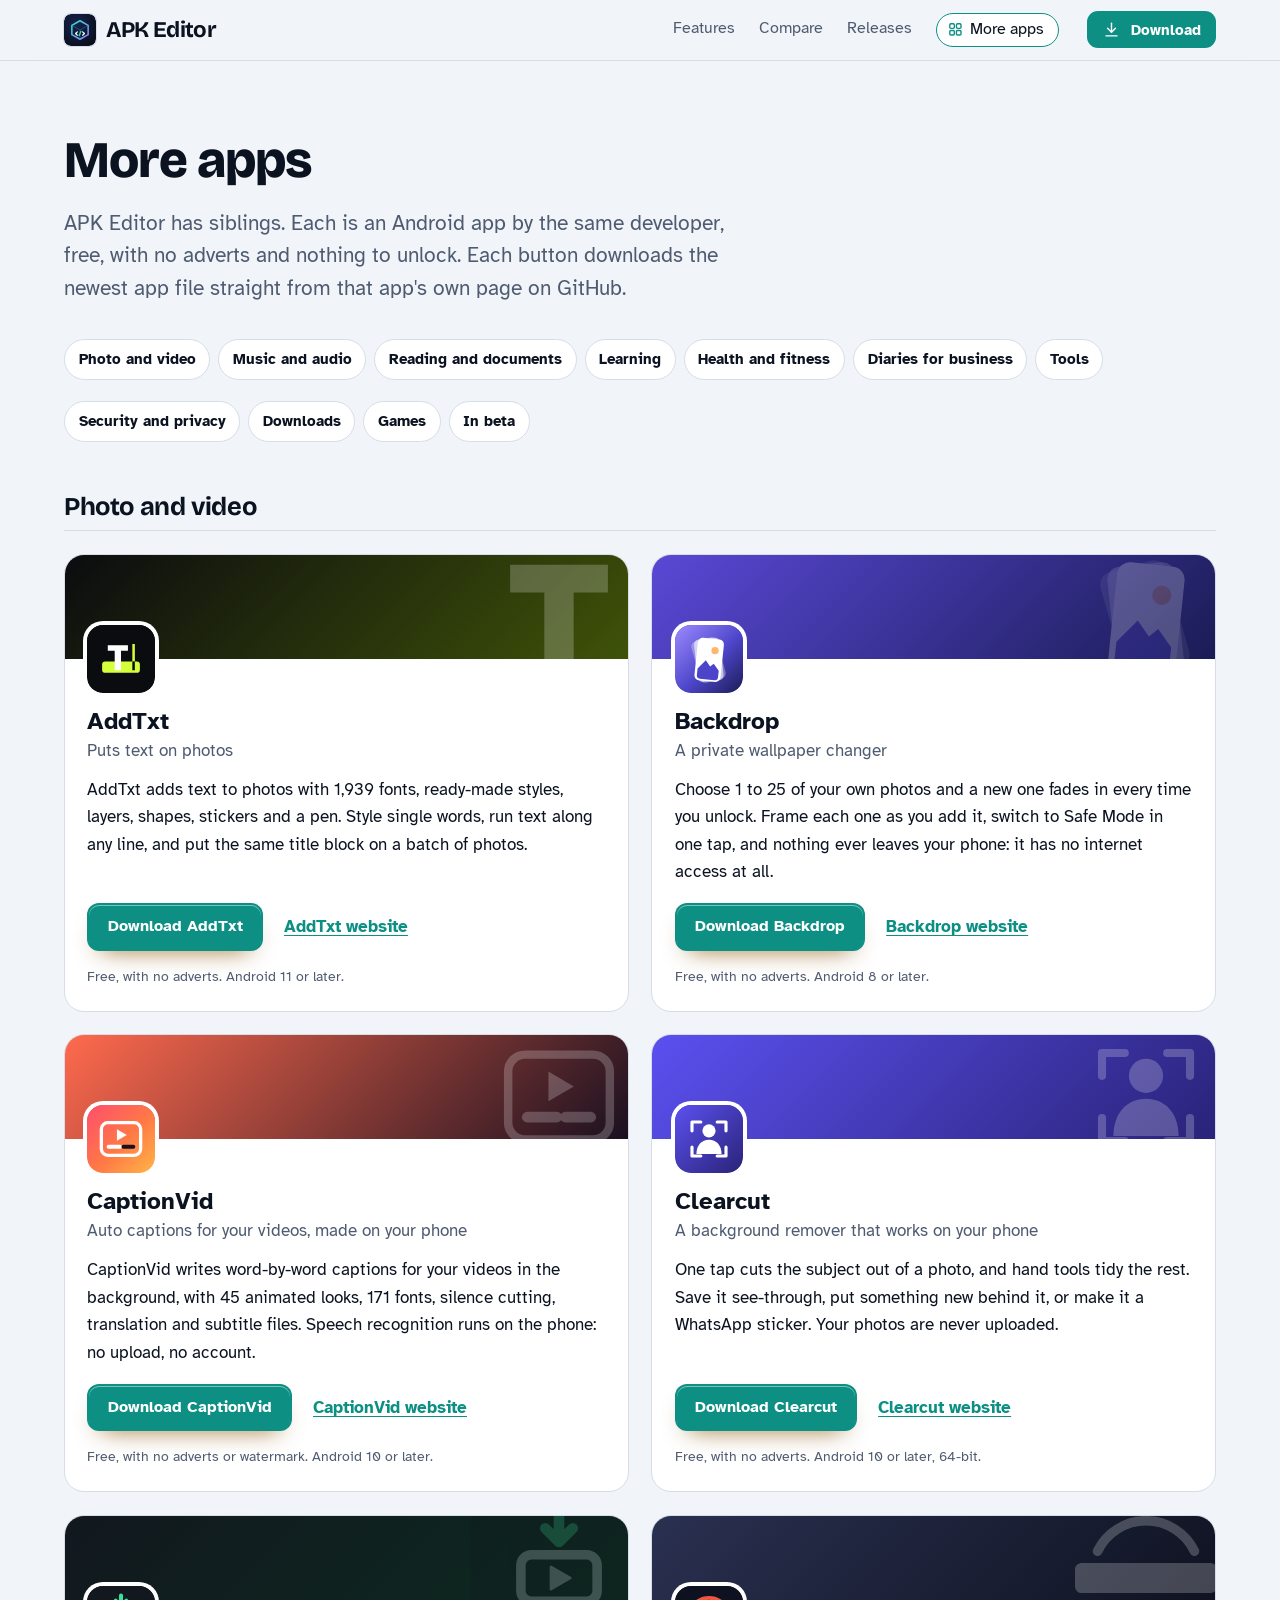
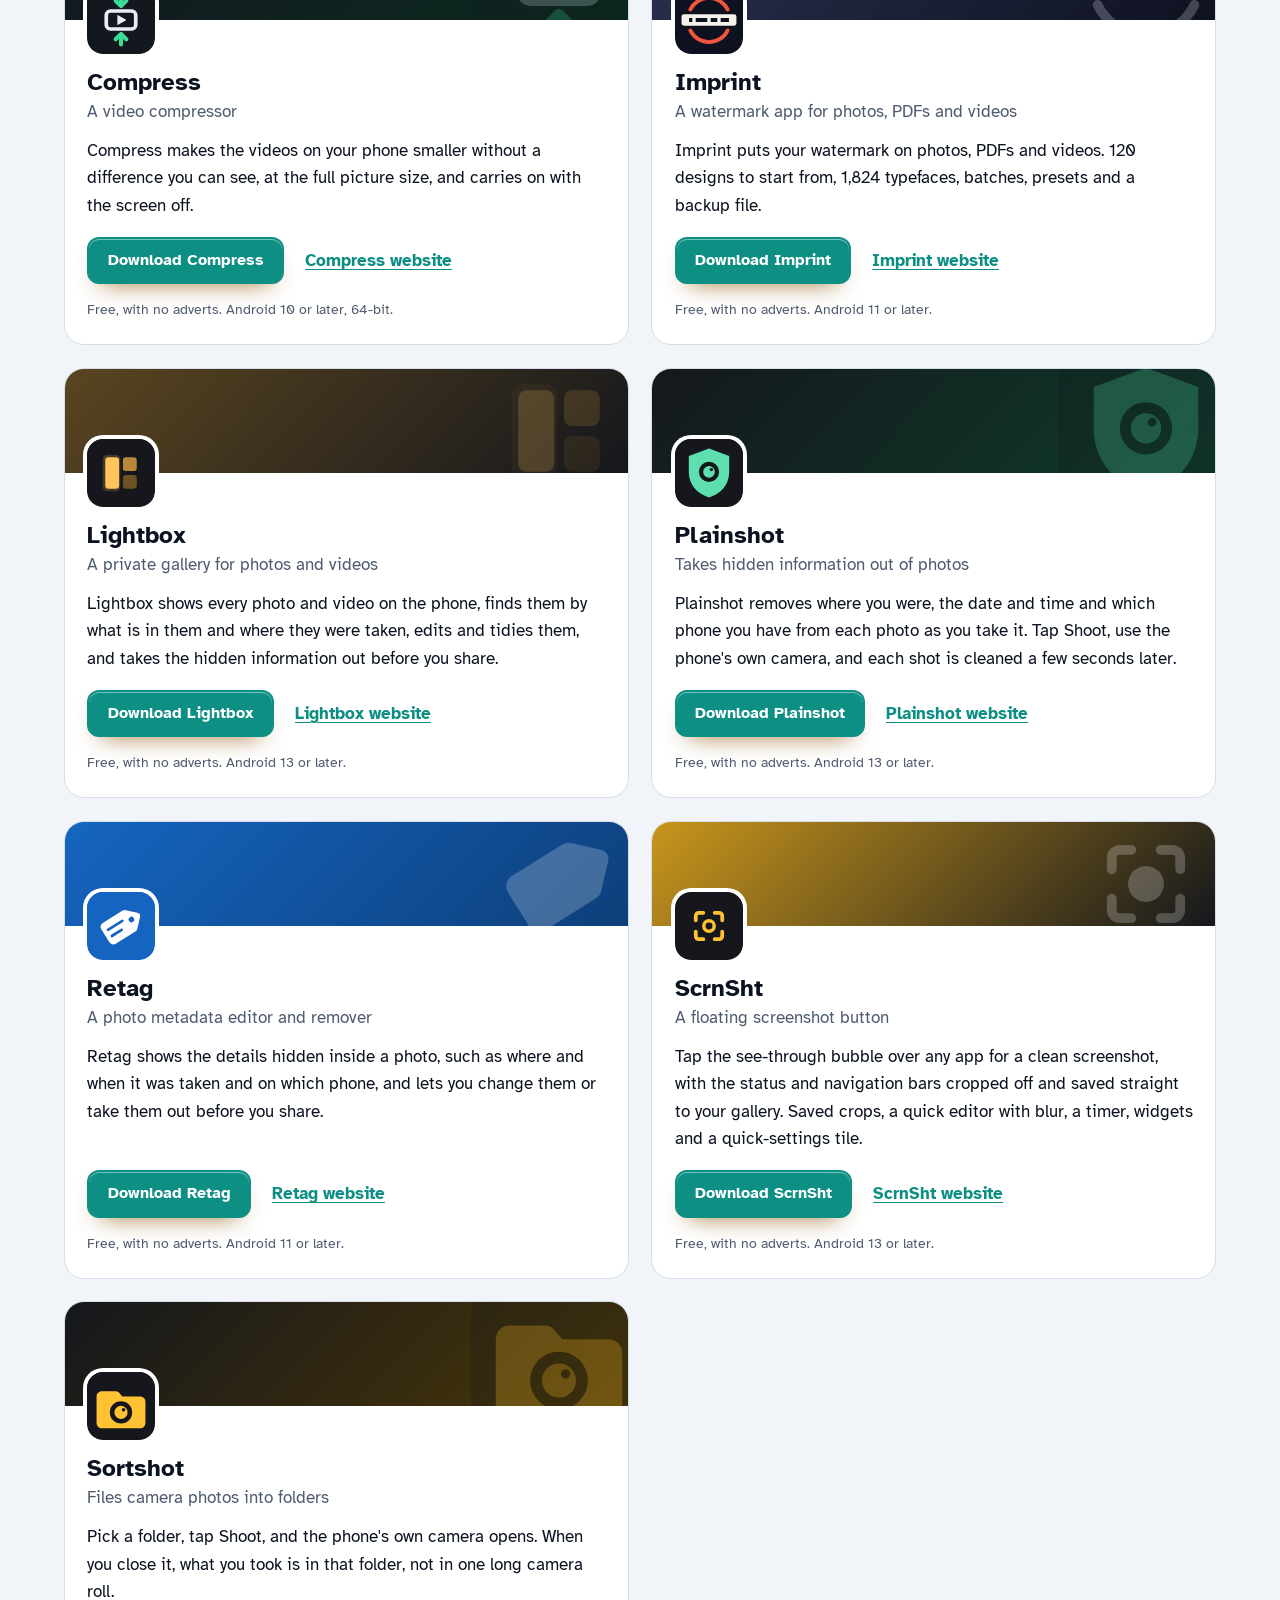
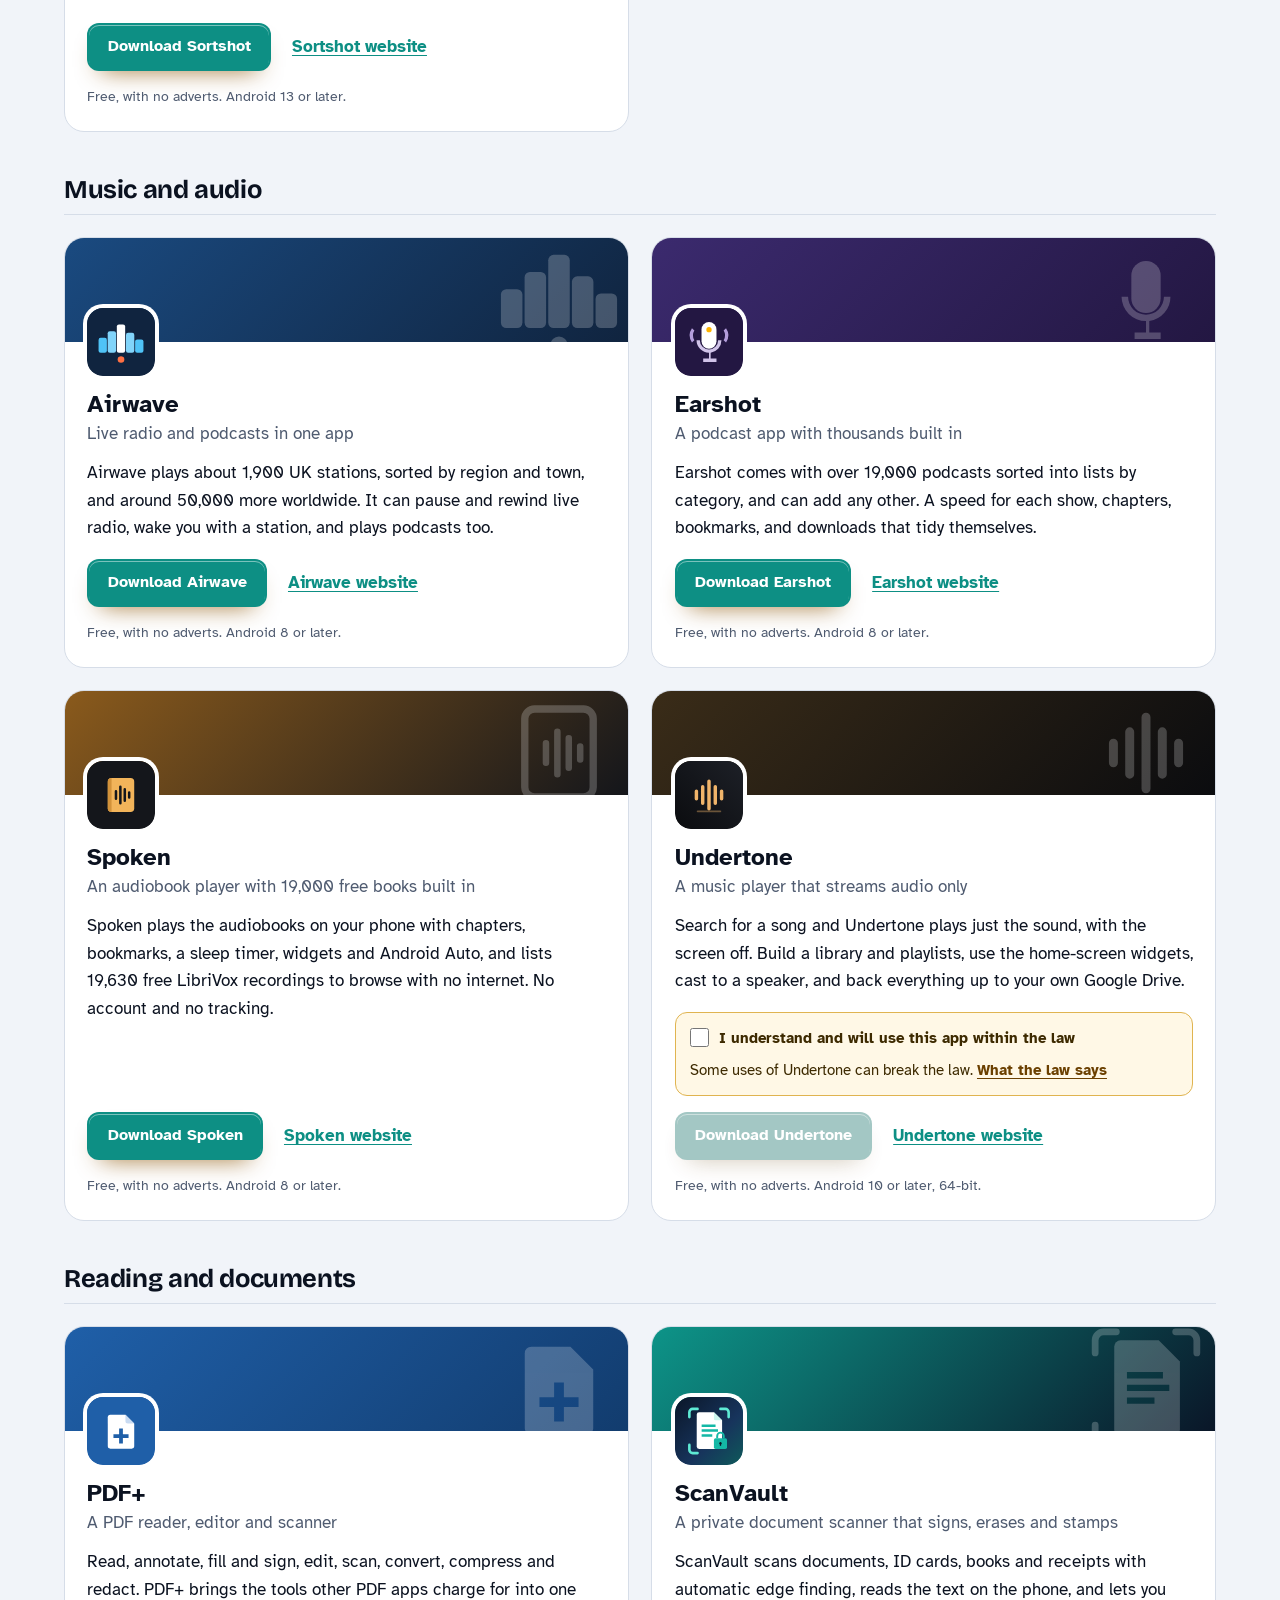
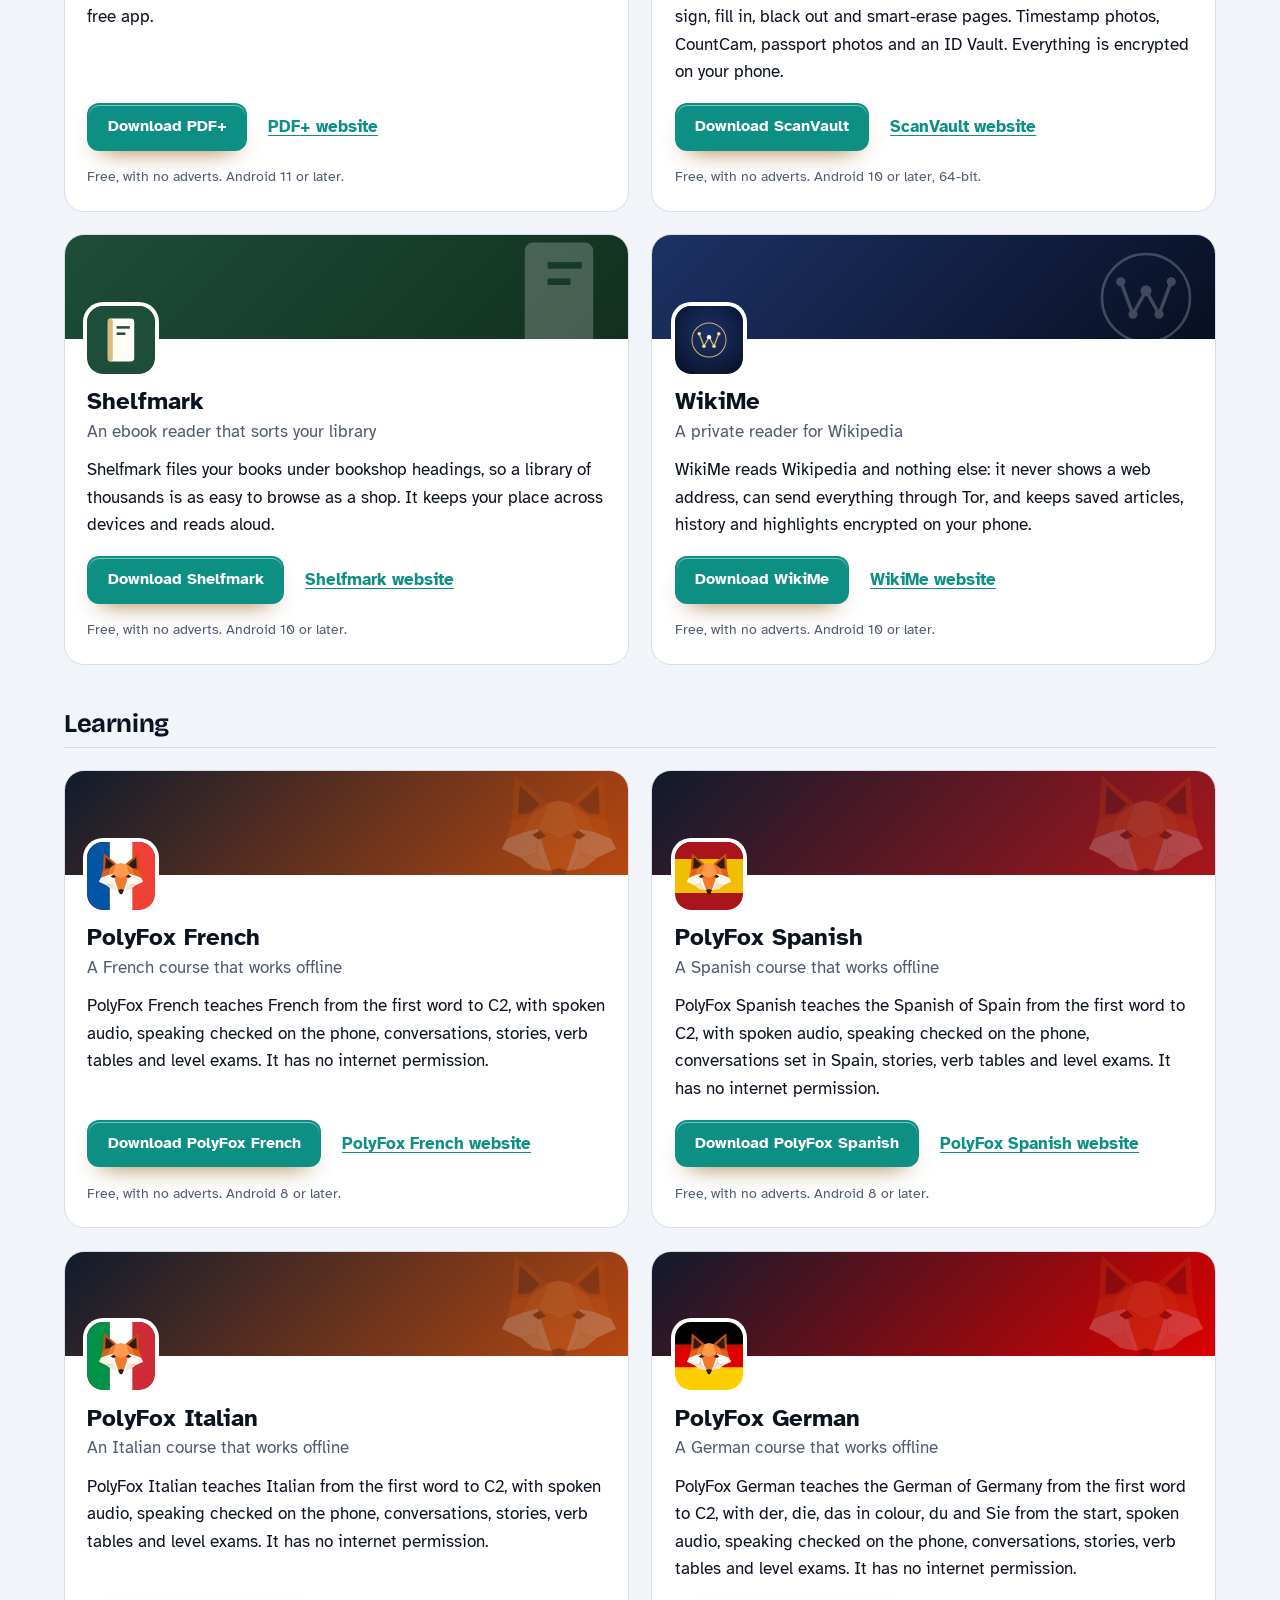
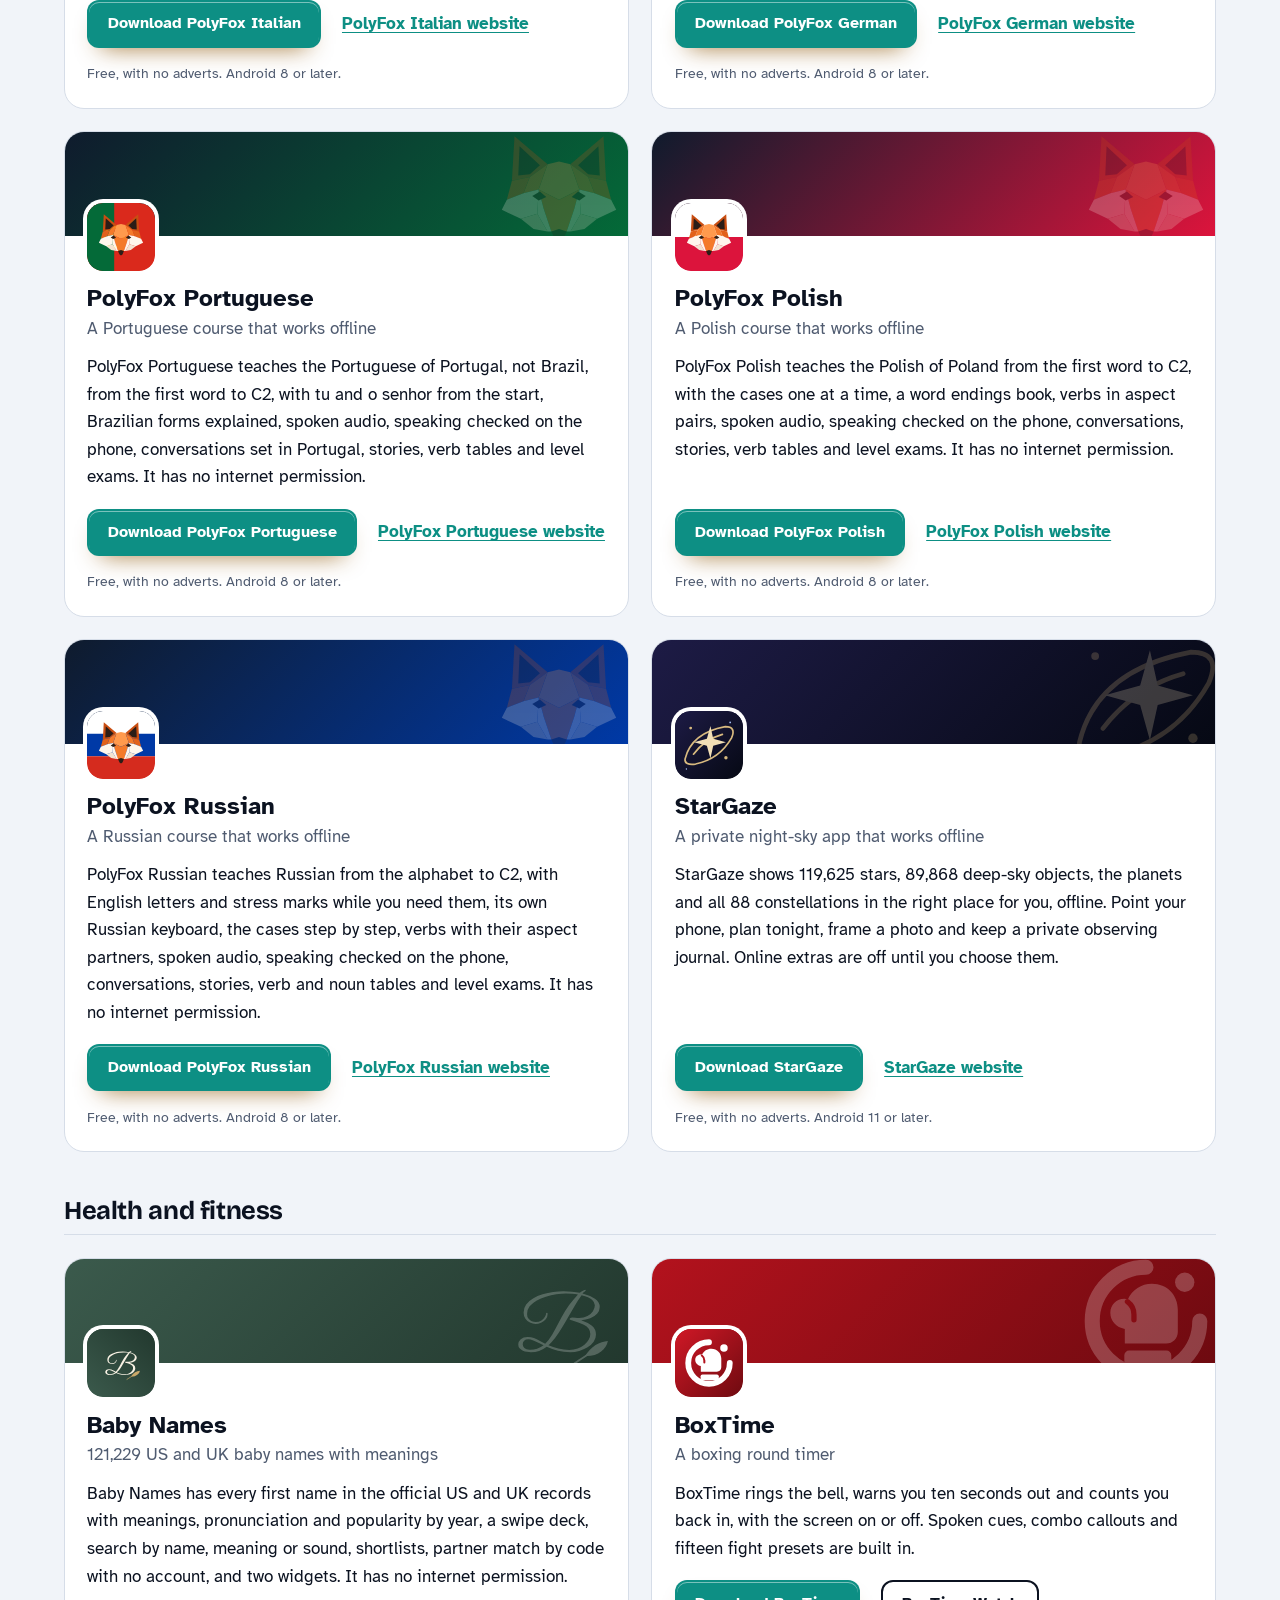
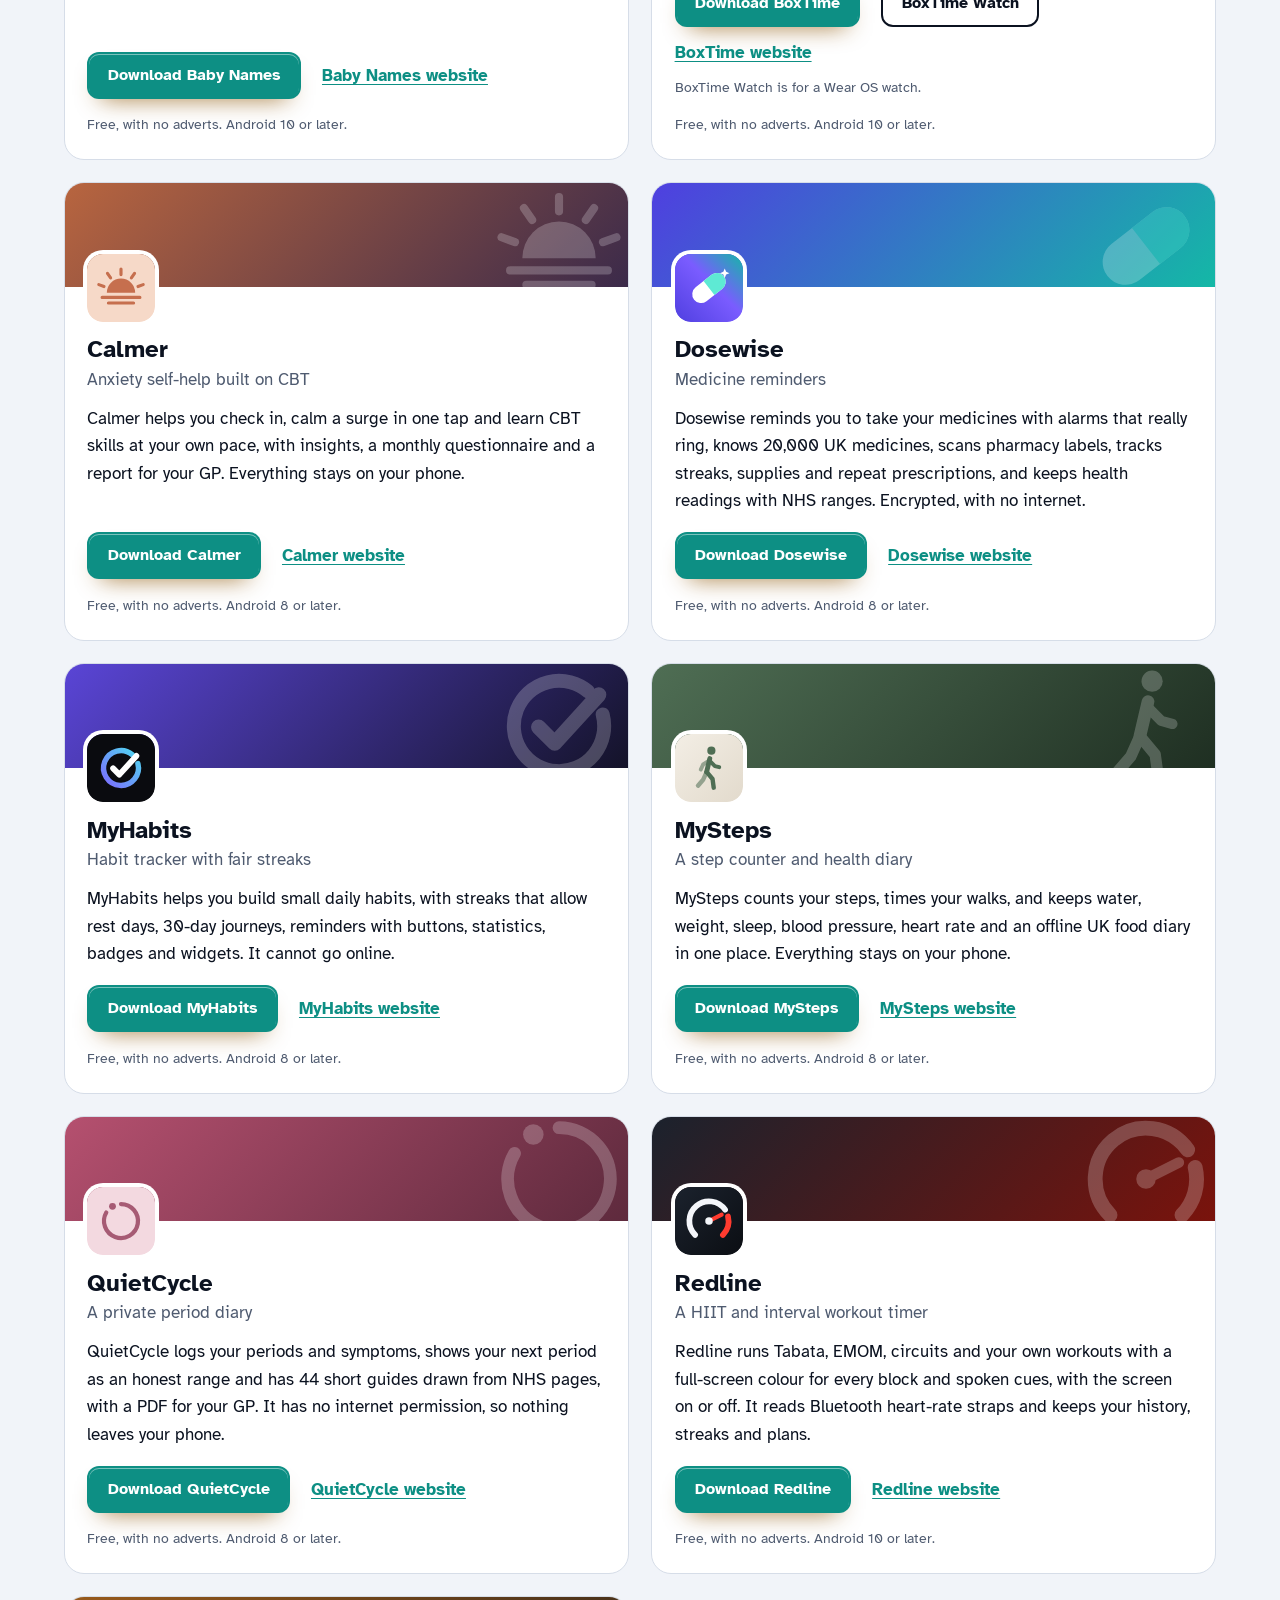
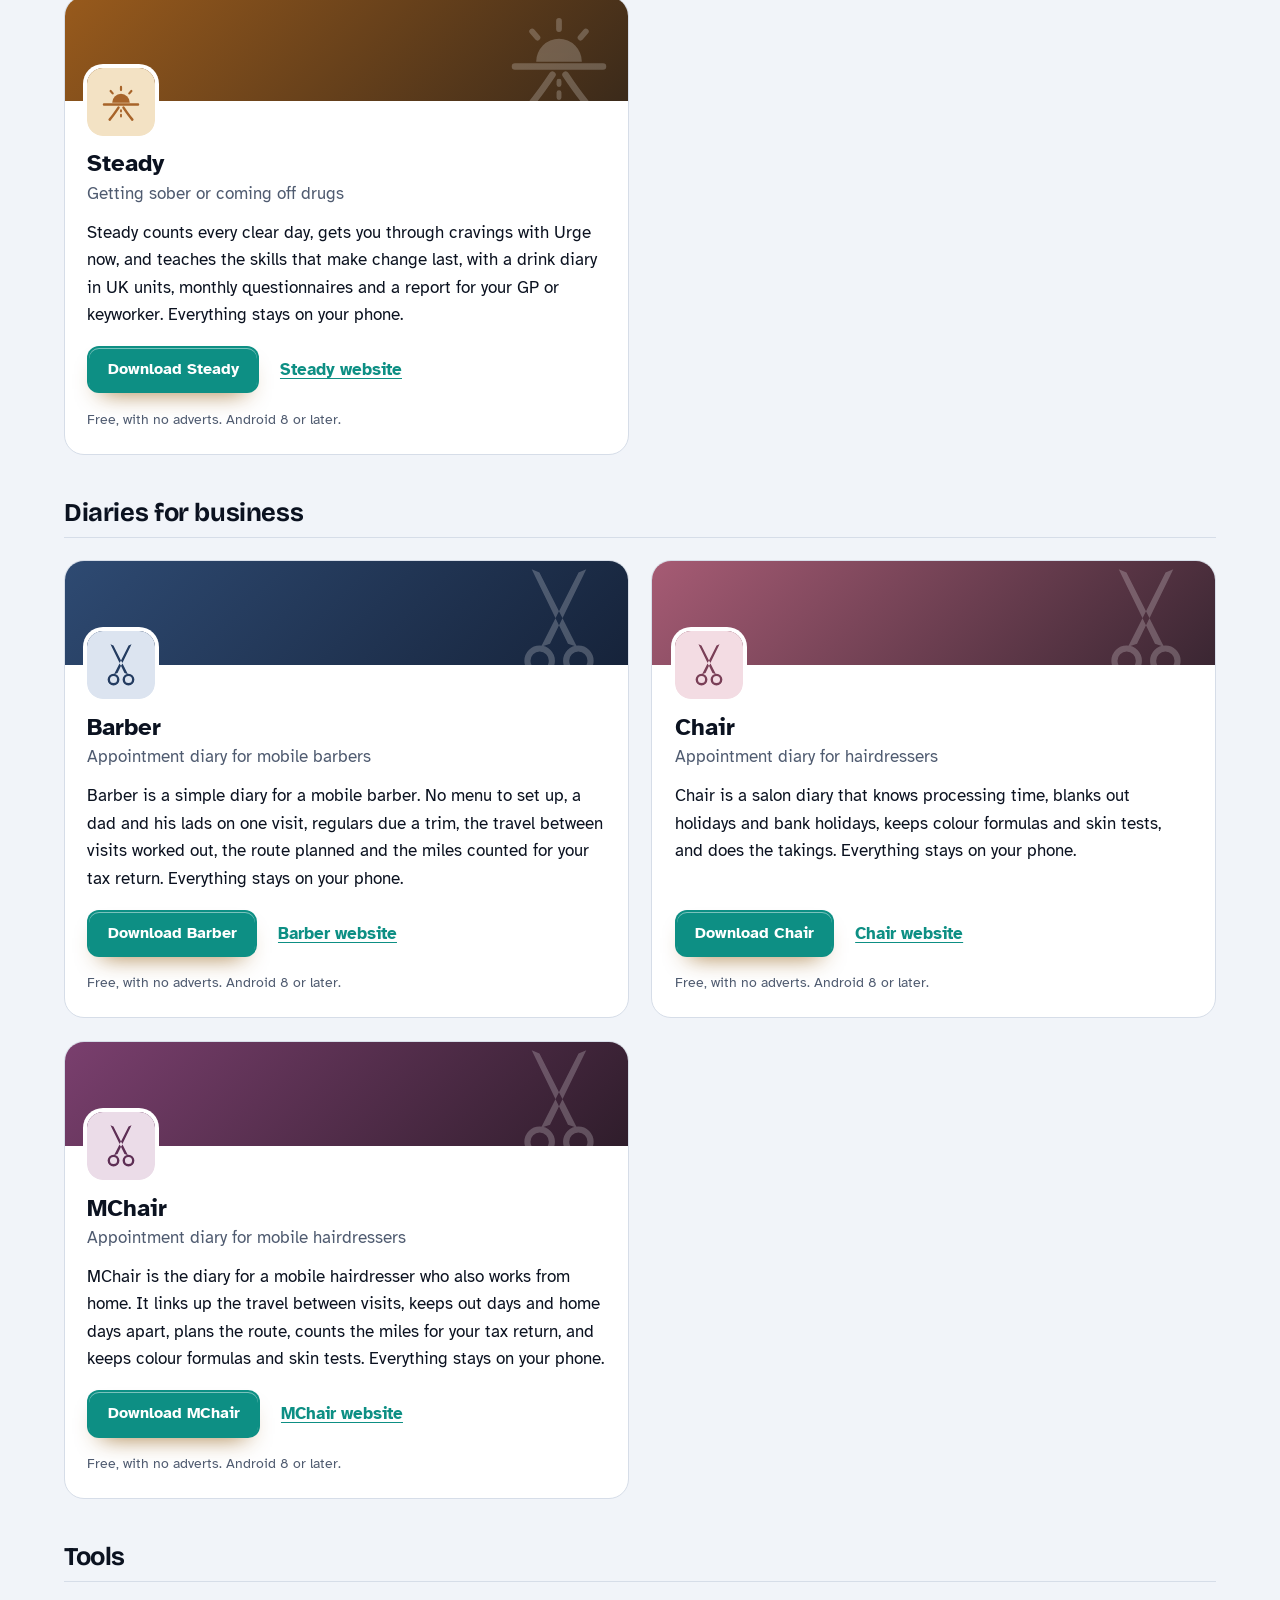
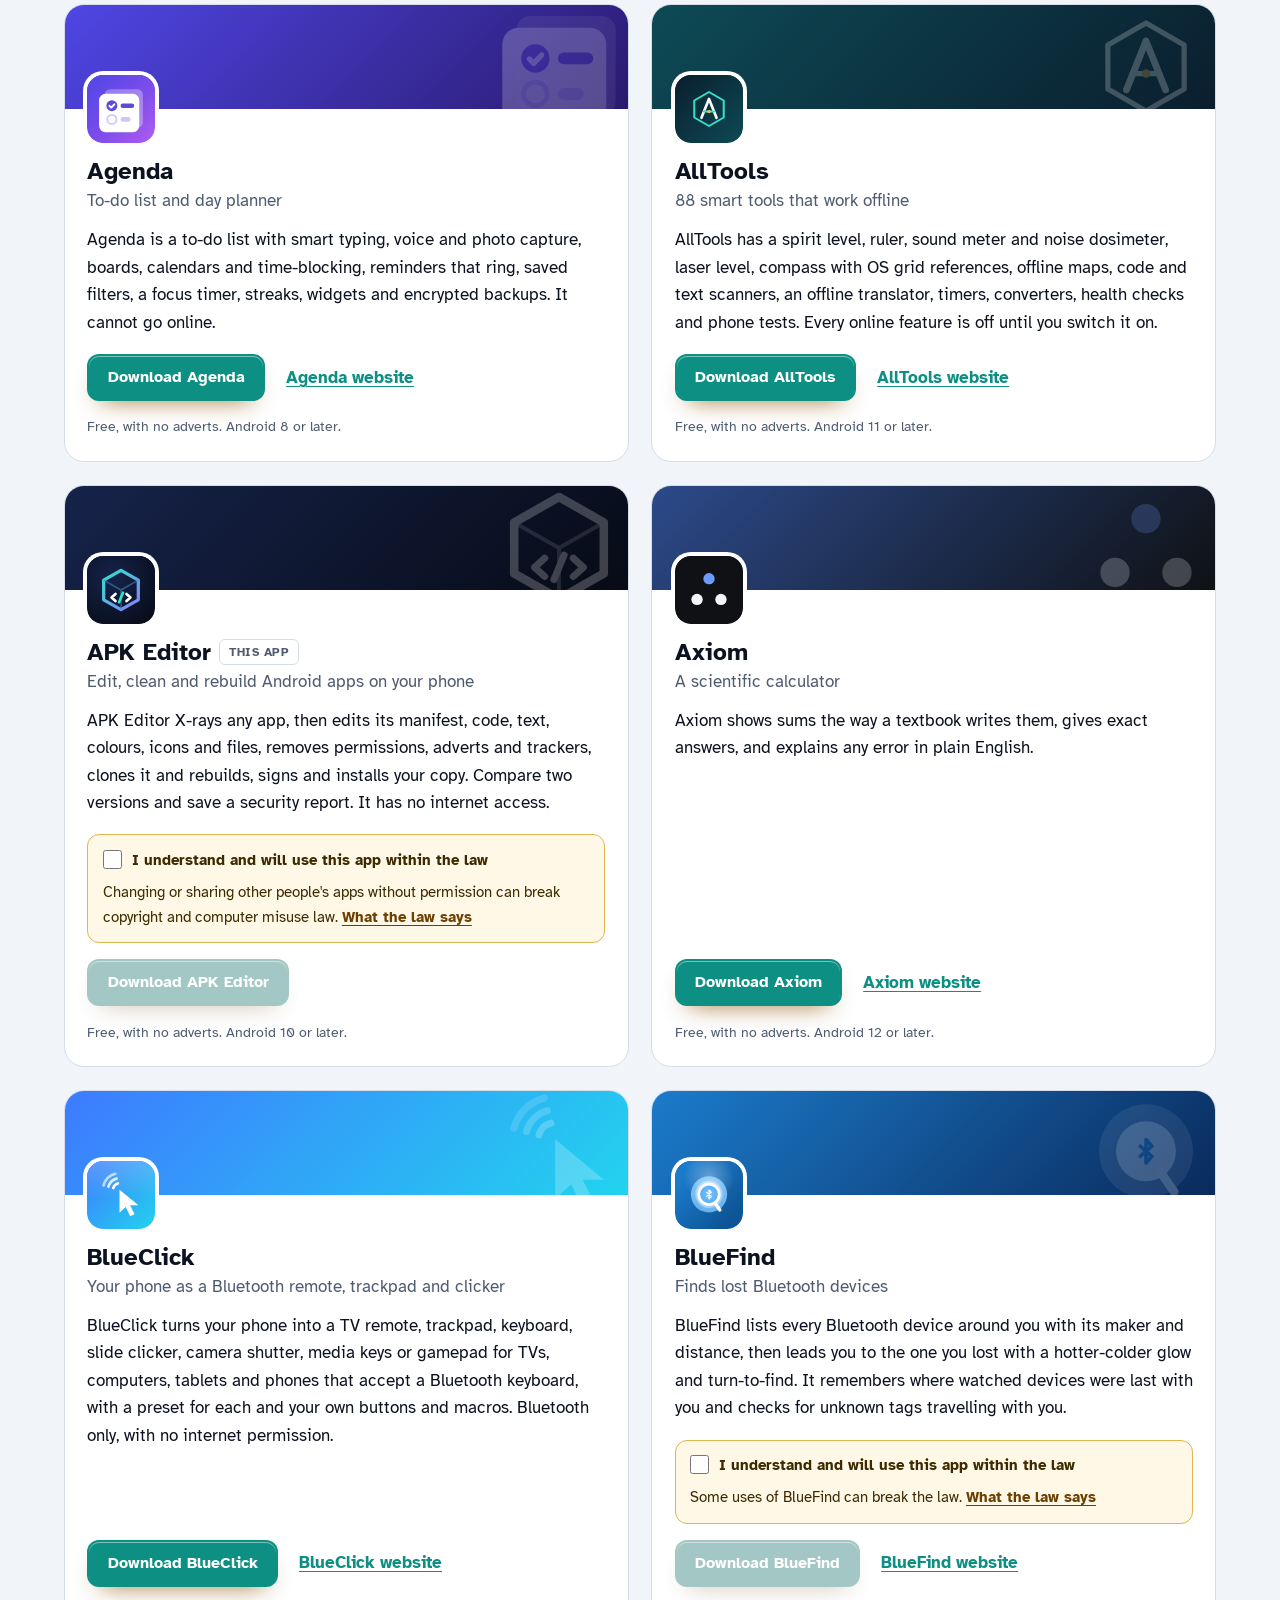
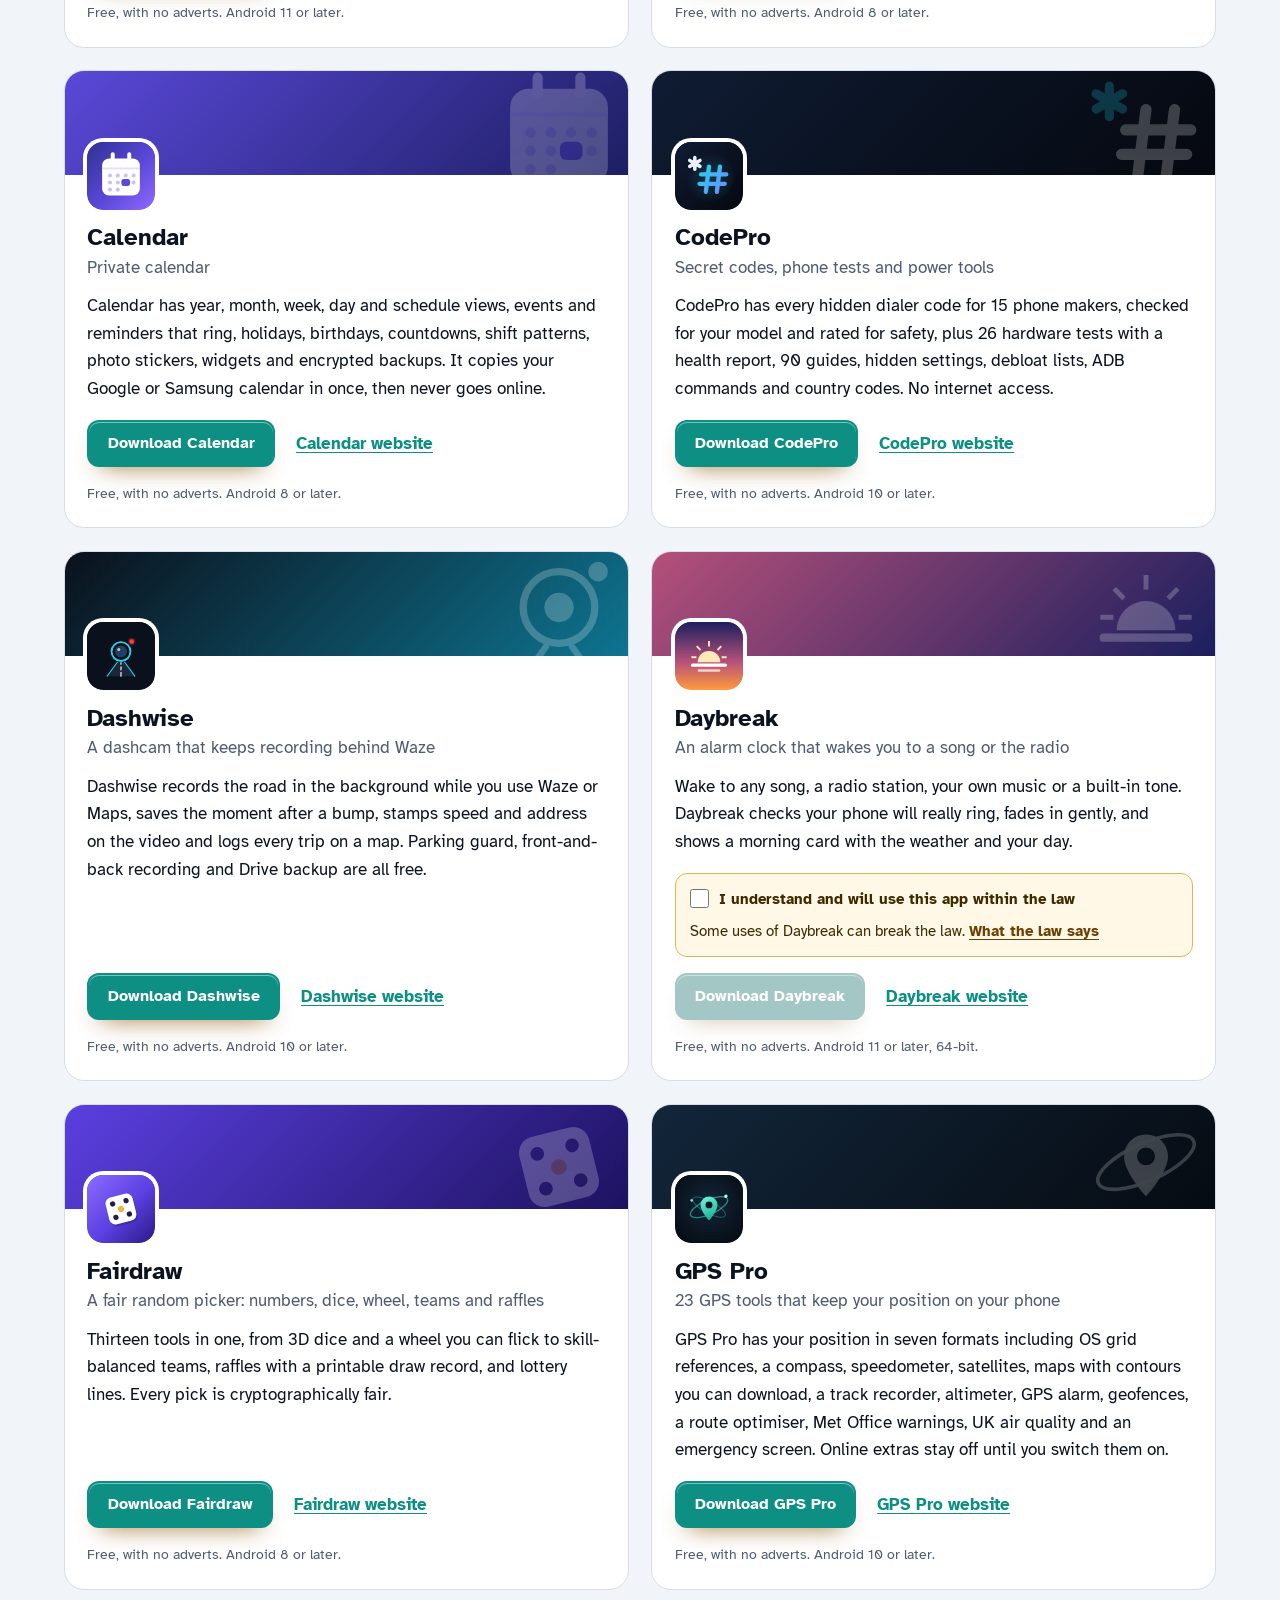
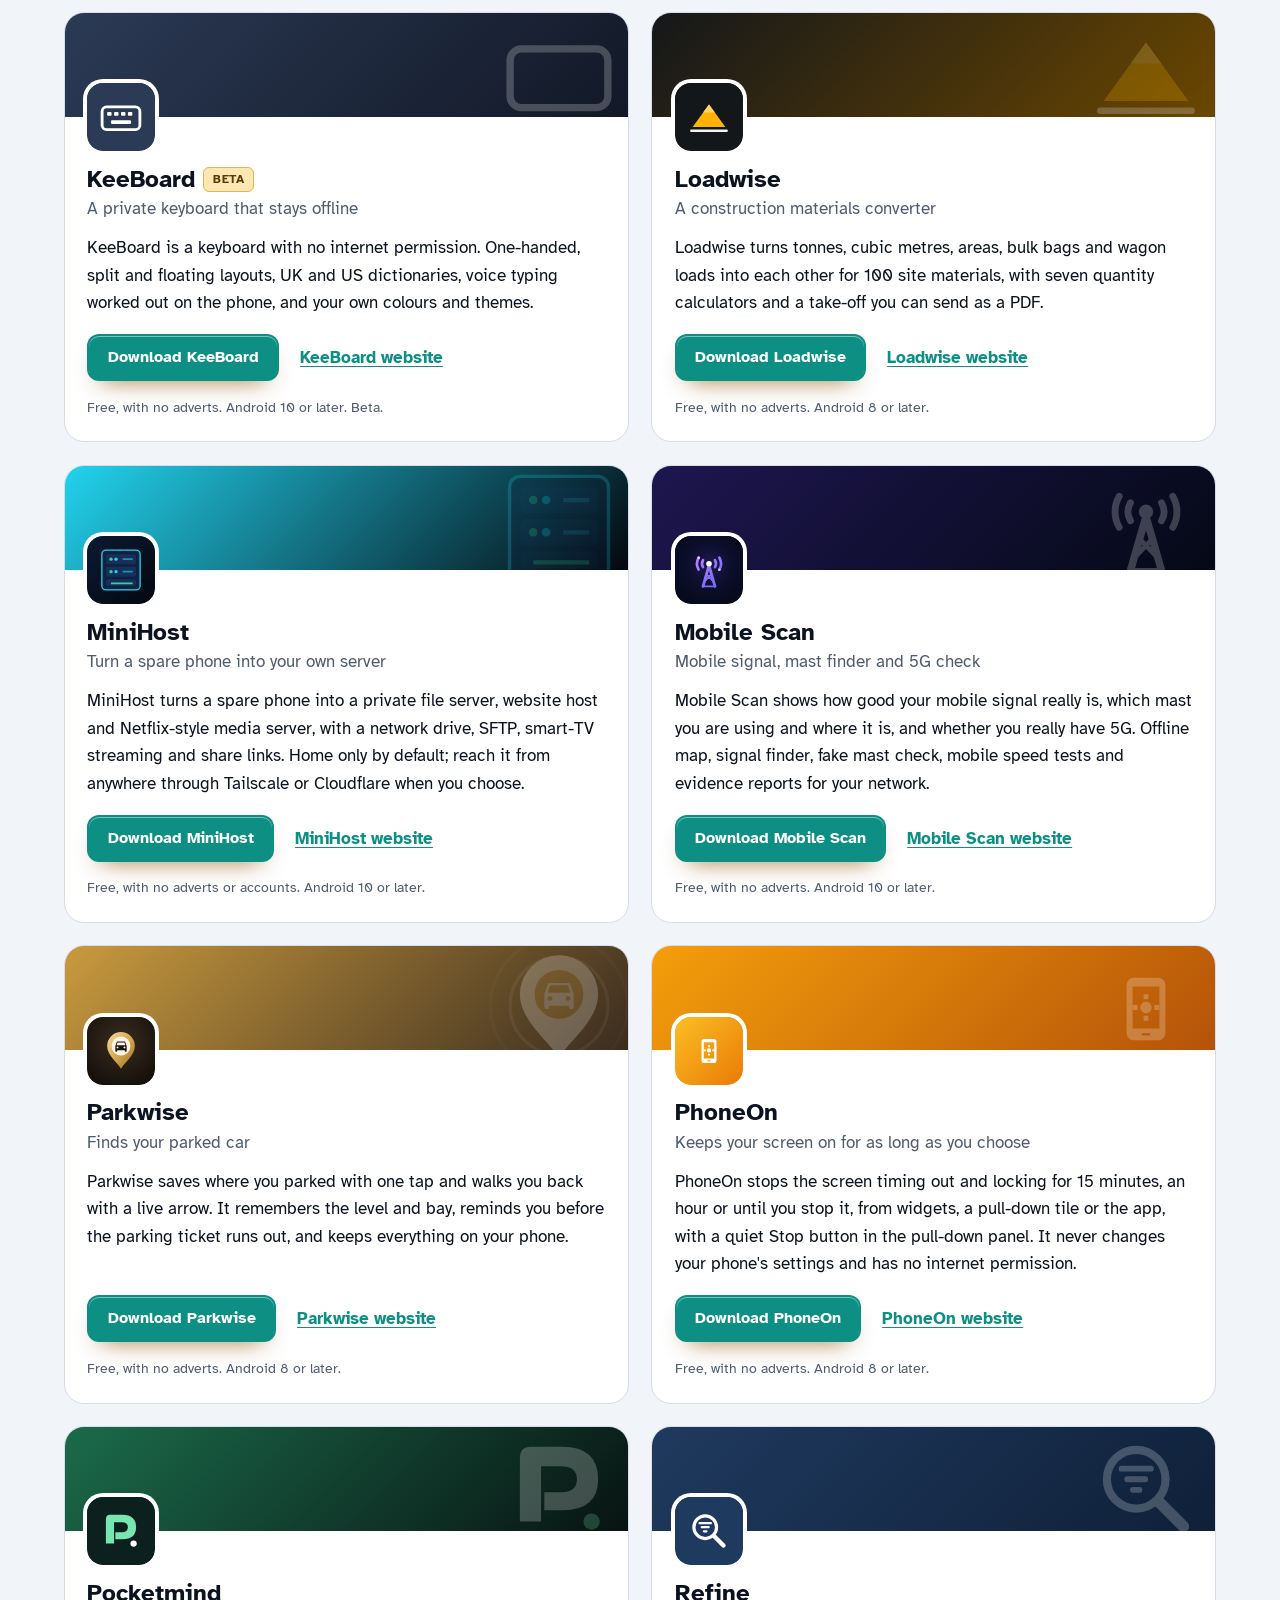
==== commit e90860ab: "More apps: add BlueClick" ====
--- a/more-apps.html
+++ b/more-apps.html
@@ -4,7 +4,7 @@
 <meta charset="utf-8">
 <meta name="viewport" content="width=device-width, initial-scale=1">
 <title>More free Android apps from the maker of APK Editor</title>
-<meta name="description" content="All 99 free Android apps from the maker of APK Editor, in one list by category, each with its download and a link to its website.">
+<meta name="description" content="All 100 free Android apps from the maker of APK Editor, in one list by category, each with its download and a link to its website.">
 <meta name="author" content="Jonathan Jackson">
 <link rel="canonical" href="https://customgpter.github.io/apkeditor/more-apps.html">
 <meta name="theme-color" content="#f1f4f9" media="(prefers-color-scheme: light)">
@@ -12,7 +12,7 @@
 <meta property="og:type" content="website">
 <meta property="og:site_name" content="APK Editor">
 <meta property="og:title" content="More free Android apps from the maker of APK Editor">
-<meta property="og:description" content="All 99 free Android apps from the maker of APK Editor, in one list by category, each with its download and a link to its website.">
+<meta property="og:description" content="All 100 free Android apps from the maker of APK Editor, in one list by category, each with its download and a link to its website.">
 <meta property="og:url" content="https://customgpter.github.io/apkeditor/more-apps.html">
 <meta property="og:image" content="https://customgpter.github.io/apkeditor/assets/og.png">
 <meta property="og:image:width" content="1200">
@@ -28,7 +28,7 @@
 <link rel="stylesheet" href="./assets/house.css?v=1">
 <link rel="stylesheet" href="./assets/apps-list.css?v=1">
 <script src="./assets/apps-list.js?v=1" defer></script>
-<script type="application/ld+json">{"@context":"https://schema.org","@type":"ItemList","name":"Apps from the maker of APK Editor","url":"https://customgpter.github.io/apkeditor/more-apps.html","itemListElement":[{"@type":"ListItem","position":1,"name":"AddTxt","url":"https://customgpter.github.io/addtxt/"},{"@type":"ListItem","position":2,"name":"Backdrop","url":"https://customgpter.github.io/backdrop/"},{"@type":"ListItem","position":3,"name":"CaptionVid","url":"https://customgpter.github.io/captionvid/"},{"@type":"ListItem","position":4,"name":"Clearcut","url":"https://customgpter.github.io/clearcut/"},{"@type":"ListItem","position":5,"name":"Compress","url":"https://customgpter.github.io/compress/"},{"@type":"ListItem","position":6,"name":"Imprint","url":"https://customgpter.github.io/imprint/"},{"@type":"ListItem","position":7,"name":"Lightbox","url":"https://customgpter.github.io/lightbox/"},{"@type":"ListItem","position":8,"name":"Plainshot","url":"https://customgpter.github.io/plainshot/"},{"@type":"ListItem","position":9,"name":"Retag","url":"https://customgpter.github.io/retag/"},{"@type":"ListItem","position":10,"name":"ScrnSht","url":"https://customgpter.github.io/scrnsht/"},{"@type":"ListItem","position":11,"name":"Sortshot","url":"https://customgpter.github.io/sortshot/"},{"@type":"ListItem","position":12,"name":"Airwave","url":"https://customgpter.github.io/airwave/"},{"@type":"ListItem","position":13,"name":"Earshot","url":"https://customgpter.github.io/earshot/"},{"@type":"ListItem","position":14,"name":"Spoken","url":"https://customgpter.github.io/spoken/"},{"@type":"ListItem","position":15,"name":"Undertone","url":"https://customgpter.github.io/undertone/"},{"@type":"ListItem","position":16,"name":"PDF+","url":"https://customgpter.github.io/pdfplus/"},{"@type":"ListItem","position":17,"name":"ScanVault","url":"https://customgpter.github.io/scanvault/"},{"@type":"ListItem","position":18,"name":"Shelfmark","url":"https://customgpter.github.io/shelfmark/"},{"@type":"ListItem","position":19,"name":"WikiMe","url":"https://customgpter.github.io/wikime/"},{"@type":"ListItem","position":20,"name":"PolyFox French","url":"https://customgpter.github.io/polyfox/"},{"@type":"ListItem","position":21,"name":"PolyFox Spanish","url":"https://customgpter.github.io/polyfox-spanish/"},{"@type":"ListItem","position":22,"name":"PolyFox Italian","url":"https://customgpter.github.io/polyfox-italian/"},{"@type":"ListItem","position":23,"name":"PolyFox German","url":"https://customgpter.github.io/polyfox-german/"},{"@type":"ListItem","position":24,"name":"PolyFox Portuguese","url":"https://customgpter.github.io/polyfox-portuguese/"},{"@type":"ListItem","position":25,"name":"PolyFox Polish","url":"https://customgpter.github.io/polyfox-polish/"},{"@type":"ListItem","position":26,"name":"PolyFox Russian","url":"https://customgpter.github.io/polyfox-russian/"},{"@type":"ListItem","position":27,"name":"StarGaze","url":"https://customgpter.github.io/stargaze/"},{"@type":"ListItem","position":28,"name":"Baby Names","url":"https://customgpter.github.io/babynames/"},{"@type":"ListItem","position":29,"name":"BoxTime","url":"https://customgpter.github.io/boxtime/"},{"@type":"ListItem","position":30,"name":"Calmer","url":"https://customgpter.github.io/calmer/"},{"@type":"ListItem","position":31,"name":"Dosewise","url":"https://customgpter.github.io/dosewise/"},{"@type":"ListItem","position":32,"name":"MyHabits","url":"https://customgpter.github.io/myhabits/"},{"@type":"ListItem","position":33,"name":"MySteps","url":"https://customgpter.github.io/mysteps/"},{"@type":"ListItem","position":34,"name":"QuietCycle","url":"https://customgpter.github.io/quietcycle/"},{"@type":"ListItem","position":35,"name":"Redline","url":"https://customgpter.github.io/redline/"},{"@type":"ListItem","position":36,"name":"Steady","url":"https://customgpter.github.io/steady/"},{"@type":"ListItem","position":37,"name":"Barber","url":"https://customgpter.github.io/barber/"},{"@type":"ListItem","position":38,"name":"Chair","url":"https://customgpter.github.io/chair/"},{"@type":"ListItem","position":39,"name":"MChair","url":"https://customgpter.github.io/mchair/"},{"@type":"ListItem","position":40,"name":"Agenda","url":"https://customgpter.github.io/agenda/"},{"@type":"ListItem","position":41,"name":"AllTools","url":"https://customgpter.github.io/alltools/"},{"@type":"ListItem","position":42,"name":"APK Editor","url":"https://customgpter.github.io/apkeditor/"},{"@type":"ListItem","position":43,"name":"Axiom","url":"https://customgpter.github.io/axiom/"},{"@type":"ListItem","position":44,"name":"BlueFind","url":"https://customgpter.github.io/bluefind/"},{"@type":"ListItem","position":45,"name":"Calendar","url":"https://customgpter.github.io/calendar/"},{"@type":"ListItem","position":46,"name":"CodePro","url":"https://customgpter.github.io/codepro/"},{"@type":"ListItem","position":47,"name":"Dashwise","url":"https://customgpter.github.io/dashwise/"},{"@type":"ListItem","position":48,"name":"Daybreak","url":"https://customgpter.github.io/daybreak/"},{"@type":"ListItem","position":49,"name":"Fairdraw","url":"https://customgpter.github.io/fairdraw/"},{"@type":"ListItem","position":50,"name":"GPS Pro","url":"https://customgpter.github.io/gpspro/"},{"@type":"ListItem","position":51,"name":"KeeBoard","url":"https://customgpter.github.io/keeboard/"},{"@type":"ListItem","position":52,"name":"Loadwise","url":"https://customgpter.github.io/loadwise/"},{"@type":"ListItem","position":53,"name":"MiniHost","url":"https://customgpter.github.io/minihost/"},{"@type":"ListItem","position":54,"name":"Mobile Scan","url":"https://customgpter.github.io/mobilescan/"},{"@type":"ListItem","position":55,"name":"Parkwise","url":"https://customgpter.github.io/parkwise/"},{"@type":"ListItem","position":56,"name":"PhoneOn","url":"https://customgpter.github.io/phoneon/"},{"@type":"ListItem","position":57,"name":"Pocketmind","url":"https://customgpter.github.io/pocketmind/"},{"@type":"ListItem","position":58,"name":"Refine","url":"https://customgpter.github.io/refine/"},{"@type":"ListItem","position":59,"name":"Shiftwise","url":"https://customgpter.github.io/shiftwise/"},{"@type":"ListItem","position":60,"name":"SimpleCalc","url":"https://customgpter.github.io/simplecalc/"},{"@type":"ListItem","position":61,"name":"Skyline","url":"https://customgpter.github.io/skyline/"},{"@type":"ListItem","position":62,"name":"Slipway","url":"https://customgpter.github.io/slipway/"},{"@type":"ListItem","position":63,"name":"Tagger","url":"https://customgpter.github.io/tagger/"},{"@type":"ListItem","position":64,"name":"TotalClean","url":"https://customgpter.github.io/totalclean/"},{"@type":"ListItem","position":65,"name":"TVLink","url":"https://customgpter.github.io/tvlink/"},{"@type":"ListItem","position":66,"name":"Unbox","url":"https://customgpter.github.io/unbox/"},{"@type":"ListItem","position":67,"name":"WhatsKeep","url":"https://customgpter.github.io/whatskeep/"},{"@type":"ListItem","position":68,"name":"WiFi Scan","url":"https://customgpter.github.io/wifiscan/"},{"@type":"ListItem","position":69,"name":"Auditly","url":"https://customgpter.github.io/auditly/"},{"@type":"ListItem","position":70,"name":"Backchannel","url":"https://customgpter.github.io/backchannel/"},{"@type":"ListItem","position":71,"name":"ENotes","url":"https://customgpter.github.io/enotes/"},{"@type":"ListItem","position":72,"name":"FindMe","url":"https://customgpter.github.io/findme/"},{"@type":"ListItem","position":73,"name":"iLock","url":"https://customgpter.github.io/ilock/"},{"@type":"ListItem","position":74,"name":"ImSafe","url":"https://customgpter.github.io/imsafe/"},{"@type":"ListItem","position":75,"name":"IShred","url":"https://customgpter.github.io/ishred/"},{"@type":"ListItem","position":76,"name":"LockBox","url":"https://customgpter.github.io/lockbox/"},{"@type":"ListItem","position":77,"name":"PassVault","url":"https://customgpter.github.io/passvault/"},{"@type":"ListItem","position":78,"name":"SpyFind","url":"https://customgpter.github.io/spyfind/"},{"@type":"ListItem","position":79,"name":"TextWipe","url":"https://customgpter.github.io/textwipe/"},{"@type":"ListItem","position":80,"name":"Tracewire","url":"https://customgpter.github.io/tracewire/"},{"@type":"ListItem","position":81,"name":"Vigil","url":"https://customgpter.github.io/vigil/"},{"@type":"ListItem","position":82,"name":"Grab","url":"https://customgpter.github.io/grab/"},{"@type":"ListItem","position":83,"name":"Swarm","url":"https://customgpter.github.io/swarm/"},{"@type":"ListItem","position":84,"name":"Plane Games","url":"https://customgpter.github.io/plane-games/"},{"@type":"ListItem","position":85,"name":"Ninefold","url":"https://customgpter.github.io/ninefold/"},{"@type":"ListItem","position":86,"name":"Cubewise","url":"https://customgpter.github.io/cubewise/"},{"@type":"ListItem","position":87,"name":"Tilewise","url":"https://customgpter.github.io/tilewise/"},{"@type":"ListItem","position":88,"name":"Letterwise","url":"https://customgpter.github.io/letterwise/"},{"@type":"ListItem","position":89,"name":"Kingside","url":"https://customgpter.github.io/kingside/"},{"@type":"ListItem","position":90,"name":"Deckhand","url":"https://customgpter.github.io/deckhand/"},{"@type":"ListItem","position":91,"name":"SNESForge","url":"https://customgpter.github.io/snesforge/"},{"@type":"ListItem","position":92,"name":"Fame Boy","url":"https://customgpter.github.io/fameboy/"},{"@type":"ListItem","position":93,"name":"PSPPro","url":"https://customgpter.github.io/psppro/"},{"@type":"ListItem","position":94,"name":"MegaGen","url":"https://customgpter.github.io/megagen/"},{"@type":"ListItem","position":95,"name":"QVR","url":"https://customgpter.github.io/qvr/"},{"@type":"ListItem","position":96,"name":"QVR Watch","url":"https://customgpter.github.io/qvr-watch/"},{"@type":"ListItem","position":97,"name":"QVRLite","url":"https://customgpter.github.io/qvrlite/"},{"@type":"ListItem","position":98,"name":"Onionz","url":"https://customgpter.github.io/onionz/"},{"@type":"ListItem","position":99,"name":"OnionzWeb","url":"https://customgpter.github.io/onionzweb/"}]}</script>
+<script type="application/ld+json">{"@context":"https://schema.org","@type":"ItemList","name":"Apps from the maker of APK Editor","url":"https://customgpter.github.io/apkeditor/more-apps.html","itemListElement":[{"@type":"ListItem","position":1,"name":"AddTxt","url":"https://customgpter.github.io/addtxt/"},{"@type":"ListItem","position":2,"name":"Backdrop","url":"https://customgpter.github.io/backdrop/"},{"@type":"ListItem","position":3,"name":"CaptionVid","url":"https://customgpter.github.io/captionvid/"},{"@type":"ListItem","position":4,"name":"Clearcut","url":"https://customgpter.github.io/clearcut/"},{"@type":"ListItem","position":5,"name":"Compress","url":"https://customgpter.github.io/compress/"},{"@type":"ListItem","position":6,"name":"Imprint","url":"https://customgpter.github.io/imprint/"},{"@type":"ListItem","position":7,"name":"Lightbox","url":"https://customgpter.github.io/lightbox/"},{"@type":"ListItem","position":8,"name":"Plainshot","url":"https://customgpter.github.io/plainshot/"},{"@type":"ListItem","position":9,"name":"Retag","url":"https://customgpter.github.io/retag/"},{"@type":"ListItem","position":10,"name":"ScrnSht","url":"https://customgpter.github.io/scrnsht/"},{"@type":"ListItem","position":11,"name":"Sortshot","url":"https://customgpter.github.io/sortshot/"},{"@type":"ListItem","position":12,"name":"Airwave","url":"https://customgpter.github.io/airwave/"},{"@type":"ListItem","position":13,"name":"Earshot","url":"https://customgpter.github.io/earshot/"},{"@type":"ListItem","position":14,"name":"Spoken","url":"https://customgpter.github.io/spoken/"},{"@type":"ListItem","position":15,"name":"Undertone","url":"https://customgpter.github.io/undertone/"},{"@type":"ListItem","position":16,"name":"PDF+","url":"https://customgpter.github.io/pdfplus/"},{"@type":"ListItem","position":17,"name":"ScanVault","url":"https://customgpter.github.io/scanvault/"},{"@type":"ListItem","position":18,"name":"Shelfmark","url":"https://customgpter.github.io/shelfmark/"},{"@type":"ListItem","position":19,"name":"WikiMe","url":"https://customgpter.github.io/wikime/"},{"@type":"ListItem","position":20,"name":"PolyFox French","url":"https://customgpter.github.io/polyfox/"},{"@type":"ListItem","position":21,"name":"PolyFox Spanish","url":"https://customgpter.github.io/polyfox-spanish/"},{"@type":"ListItem","position":22,"name":"PolyFox Italian","url":"https://customgpter.github.io/polyfox-italian/"},{"@type":"ListItem","position":23,"name":"PolyFox German","url":"https://customgpter.github.io/polyfox-german/"},{"@type":"ListItem","position":24,"name":"PolyFox Portuguese","url":"https://customgpter.github.io/polyfox-portuguese/"},{"@type":"ListItem","position":25,"name":"PolyFox Polish","url":"https://customgpter.github.io/polyfox-polish/"},{"@type":"ListItem","position":26,"name":"PolyFox Russian","url":"https://customgpter.github.io/polyfox-russian/"},{"@type":"ListItem","position":27,"name":"StarGaze","url":"https://customgpter.github.io/stargaze/"},{"@type":"ListItem","position":28,"name":"Baby Names","url":"https://customgpter.github.io/babynames/"},{"@type":"ListItem","position":29,"name":"BoxTime","url":"https://customgpter.github.io/boxtime/"},{"@type":"ListItem","position":30,"name":"Calmer","url":"https://customgpter.github.io/calmer/"},{"@type":"ListItem","position":31,"name":"Dosewise","url":"https://customgpter.github.io/dosewise/"},{"@type":"ListItem","position":32,"name":"MyHabits","url":"https://customgpter.github.io/myhabits/"},{"@type":"ListItem","position":33,"name":"MySteps","url":"https://customgpter.github.io/mysteps/"},{"@type":"ListItem","position":34,"name":"QuietCycle","url":"https://customgpter.github.io/quietcycle/"},{"@type":"ListItem","position":35,"name":"Redline","url":"https://customgpter.github.io/redline/"},{"@type":"ListItem","position":36,"name":"Steady","url":"https://customgpter.github.io/steady/"},{"@type":"ListItem","position":37,"name":"Barber","url":"https://customgpter.github.io/barber/"},{"@type":"ListItem","position":38,"name":"Chair","url":"https://customgpter.github.io/chair/"},{"@type":"ListItem","position":39,"name":"MChair","url":"https://customgpter.github.io/mchair/"},{"@type":"ListItem","position":40,"name":"Agenda","url":"https://customgpter.github.io/agenda/"},{"@type":"ListItem","position":41,"name":"AllTools","url":"https://customgpter.github.io/alltools/"},{"@type":"ListItem","position":42,"name":"APK Editor","url":"https://customgpter.github.io/apkeditor/"},{"@type":"ListItem","position":43,"name":"Axiom","url":"https://customgpter.github.io/axiom/"},{"@type":"ListItem","position":44,"name":"BlueClick","url":"https://customgpter.github.io/blueclick/"},{"@type":"ListItem","position":45,"name":"BlueFind","url":"https://customgpter.github.io/bluefind/"},{"@type":"ListItem","position":46,"name":"Calendar","url":"https://customgpter.github.io/calendar/"},{"@type":"ListItem","position":47,"name":"CodePro","url":"https://customgpter.github.io/codepro/"},{"@type":"ListItem","position":48,"name":"Dashwise","url":"https://customgpter.github.io/dashwise/"},{"@type":"ListItem","position":49,"name":"Daybreak","url":"https://customgpter.github.io/daybreak/"},{"@type":"ListItem","position":50,"name":"Fairdraw","url":"https://customgpter.github.io/fairdraw/"},{"@type":"ListItem","position":51,"name":"GPS Pro","url":"https://customgpter.github.io/gpspro/"},{"@type":"ListItem","position":52,"name":"KeeBoard","url":"https://customgpter.github.io/keeboard/"},{"@type":"ListItem","position":53,"name":"Loadwise","url":"https://customgpter.github.io/loadwise/"},{"@type":"ListItem","position":54,"name":"MiniHost","url":"https://customgpter.github.io/minihost/"},{"@type":"ListItem","position":55,"name":"Mobile Scan","url":"https://customgpter.github.io/mobilescan/"},{"@type":"ListItem","position":56,"name":"Parkwise","url":"https://customgpter.github.io/parkwise/"},{"@type":"ListItem","position":57,"name":"PhoneOn","url":"https://customgpter.github.io/phoneon/"},{"@type":"ListItem","position":58,"name":"Pocketmind","url":"https://customgpter.github.io/pocketmind/"},{"@type":"ListItem","position":59,"name":"Refine","url":"https://customgpter.github.io/refine/"},{"@type":"ListItem","position":60,"name":"Shiftwise","url":"https://customgpter.github.io/shiftwise/"},{"@type":"ListItem","position":61,"name":"SimpleCalc","url":"https://customgpter.github.io/simplecalc/"},{"@type":"ListItem","position":62,"name":"Skyline","url":"https://customgpter.github.io/skyline/"},{"@type":"ListItem","position":63,"name":"Slipway","url":"https://customgpter.github.io/slipway/"},{"@type":"ListItem","position":64,"name":"Tagger","url":"https://customgpter.github.io/tagger/"},{"@type":"ListItem","position":65,"name":"TotalClean","url":"https://customgpter.github.io/totalclean/"},{"@type":"ListItem","position":66,"name":"TVLink","url":"https://customgpter.github.io/tvlink/"},{"@type":"ListItem","position":67,"name":"Unbox","url":"https://customgpter.github.io/unbox/"},{"@type":"ListItem","position":68,"name":"WhatsKeep","url":"https://customgpter.github.io/whatskeep/"},{"@type":"ListItem","position":69,"name":"WiFi Scan","url":"https://customgpter.github.io/wifiscan/"},{"@type":"ListItem","position":70,"name":"Auditly","url":"https://customgpter.github.io/auditly/"},{"@type":"ListItem","position":71,"name":"Backchannel","url":"https://customgpter.github.io/backchannel/"},{"@type":"ListItem","position":72,"name":"ENotes","url":"https://customgpter.github.io/enotes/"},{"@type":"ListItem","position":73,"name":"FindMe","url":"https://customgpter.github.io/findme/"},{"@type":"ListItem","position":74,"name":"iLock","url":"https://customgpter.github.io/ilock/"},{"@type":"ListItem","position":75,"name":"ImSafe","url":"https://customgpter.github.io/imsafe/"},{"@type":"ListItem","position":76,"name":"IShred","url":"https://customgpter.github.io/ishred/"},{"@type":"ListItem","position":77,"name":"LockBox","url":"https://customgpter.github.io/lockbox/"},{"@type":"ListItem","position":78,"name":"PassVault","url":"https://customgpter.github.io/passvault/"},{"@type":"ListItem","position":79,"name":"SpyFind","url":"https://customgpter.github.io/spyfind/"},{"@type":"ListItem","position":80,"name":"TextWipe","url":"https://customgpter.github.io/textwipe/"},{"@type":"ListItem","position":81,"name":"Tracewire","url":"https://customgpter.github.io/tracewire/"},{"@type":"ListItem","position":82,"name":"Vigil","url":"https://customgpter.github.io/vigil/"},{"@type":"ListItem","position":83,"name":"Grab","url":"https://customgpter.github.io/grab/"},{"@type":"ListItem","position":84,"name":"Swarm","url":"https://customgpter.github.io/swarm/"},{"@type":"ListItem","position":85,"name":"Plane Games","url":"https://customgpter.github.io/plane-games/"},{"@type":"ListItem","position":86,"name":"Ninefold","url":"https://customgpter.github.io/ninefold/"},{"@type":"ListItem","position":87,"name":"Cubewise","url":"https://customgpter.github.io/cubewise/"},{"@type":"ListItem","position":88,"name":"Tilewise","url":"https://customgpter.github.io/tilewise/"},{"@type":"ListItem","position":89,"name":"Letterwise","url":"https://customgpter.github.io/letterwise/"},{"@type":"ListItem","position":90,"name":"Kingside","url":"https://customgpter.github.io/kingside/"},{"@type":"ListItem","position":91,"name":"Deckhand","url":"https://customgpter.github.io/deckhand/"},{"@type":"ListItem","position":92,"name":"SNESForge","url":"https://customgpter.github.io/snesforge/"},{"@type":"ListItem","position":93,"name":"Fame Boy","url":"https://customgpter.github.io/fameboy/"},{"@type":"ListItem","position":94,"name":"PSPPro","url":"https://customgpter.github.io/psppro/"},{"@type":"ListItem","position":95,"name":"MegaGen","url":"https://customgpter.github.io/megagen/"},{"@type":"ListItem","position":96,"name":"QVR","url":"https://customgpter.github.io/qvr/"},{"@type":"ListItem","position":97,"name":"QVR Watch","url":"https://customgpter.github.io/qvr-watch/"},{"@type":"ListItem","position":98,"name":"QVRLite","url":"https://customgpter.github.io/qvrlite/"},{"@type":"ListItem","position":99,"name":"Onionz","url":"https://customgpter.github.io/onionz/"},{"@type":"ListItem","position":100,"name":"OnionzWeb","url":"https://customgpter.github.io/onionzweb/"}]}</script>
 </head>
 <body>
 <a class="skip" href="#main">Skip to content</a>
@@ -96,7 +96,7 @@
 <li class="mapp" style="--b:#0d4a55;--b2:#0b1e2e"><div class="mapp-cover" aria-hidden="true"><svg viewBox="0 0 108 108"><path d="M54 27L77.4 40.5L77.4 67.5L54 81L30.6 67.5L30.6 40.5Z" stroke="#fff" stroke-width="3.2" stroke-linejoin="round" fill="none"/><path d="M42 68L54 38L66 68" stroke="#fff" stroke-width="4.2" stroke-linecap="round" stroke-linejoin="round" fill="none"/><path d="M45.5 58L62.5 58" stroke="#fff" stroke-width="3.2" stroke-linecap="round"/><circle cx="54" cy="58" r="2.6" fill="#ffc24b"/></svg></div><div class="mapp-body"><svg class="mapp-icon" viewBox="0 0 108 108" aria-hidden="true"><defs><linearGradient id="i-alltools-atbg" x1="0" y1="0" x2="1" y2="1"><stop offset="0" stop-color="#0b1e2e"/><stop offset="1" stop-color="#0d4a55"/></linearGradient></defs><rect width="108" height="108" rx="24" fill="url(#i-alltools-atbg)"/><path d="M54 27L77.4 40.5L77.4 67.5L54 81L30.6 67.5L30.6 40.5Z" stroke="#35e0c8" stroke-width="3.2" stroke-linejoin="round" fill="none"/><path d="M42 68L54 38L66 68" stroke="#fff" stroke-width="4.2" stroke-linecap="round" stroke-linejoin="round" fill="none"/><path d="M45.5 58L62.5 58" stroke="#35e0c8" stroke-width="3.2" stroke-linecap="round"/><circle cx="54" cy="58" r="2.6" fill="#ffc24b"/></svg><h3>AllTools</h3><p class="mapp-kind">88 smart tools that work offline</p><p class="mapp-say">AllTools has a spirit level, ruler, sound meter and noise dosimeter, laser level, compass with OS grid references, offline maps, code and text scanners, an offline translator, timers, converters, health checks and phone tests. Every online feature is off until you switch it on.</p><p class="mapp-go"><a class="button" href="https://github.com/CustomGPTer/alltools/releases/latest/download/AllTools.apk">Download AllTools</a><a class="mapp-site" href="https://customgpter.github.io/alltools/">AllTools website</a></p><p class="mapp-needs">Free, with no adverts. Android 11 or later.</p></div></li>
 <li class="mapp is-gated" style="--b:#16234a;--b2:#070b16"><div class="mapp-cover" aria-hidden="true"><svg viewBox="0 0 108 108"><g transform="translate(54 54) scale(1.25) translate(-54 -52)"><path d="M54 27L76 39.5L76 64.5L54 77L32 64.5L32 39.5Z" stroke="#fff" stroke-width="4.2" stroke-linejoin="round" fill="none"/><path d="M32 39.5L54 52L76 39.5M54 52L54 77" stroke="#fff" stroke-width="2" stroke-linecap="round" fill="none" opacity=".5"/><path d="M47 57L42 61.5L47 66M61 57L66 61.5L61 66" stroke="#fff" stroke-width="3.4" stroke-linecap="round" stroke-linejoin="round" fill="none"/><path d="M56.5 55.5L51.5 67.5" stroke="#fff" stroke-width="3.4" stroke-linecap="round"/></g></svg></div><div class="mapp-body"><svg class="mapp-icon" viewBox="0 0 108 108" aria-hidden="true"><defs><radialGradient id="i-apkeditor-aebg" cx="40" cy="34" r="96" gradientUnits="userSpaceOnUse"><stop offset="0" stop-color="#16234a"/><stop offset="1" stop-color="#070b16"/></radialGradient><linearGradient id="i-apkeditor-aehx" x1="32" y1="27" x2="76" y2="77" gradientUnits="userSpaceOnUse"><stop offset="0" stop-color="#2ee6c5"/><stop offset="1" stop-color="#8b7cff"/></linearGradient></defs><rect width="108" height="108" rx="24" fill="url(#i-apkeditor-aebg)"/><g transform="translate(54 54) scale(1.25) translate(-54 -52)"><path d="M54 27L76 39.5L76 64.5L54 77L32 64.5L32 39.5Z" stroke="url(#i-apkeditor-aehx)" stroke-width="4.2" stroke-linejoin="round" fill="none"/><path d="M32 39.5L54 52L76 39.5M54 52L54 77" stroke="#3d8fd6" stroke-width="2" stroke-linecap="round" fill="none" opacity=".55"/><path d="M47 57L42 61.5L47 66M61 57L66 61.5L61 66" stroke="#fff" stroke-width="3.4" stroke-linecap="round" stroke-linejoin="round" fill="none"/><path d="M56.5 55.5L51.5 67.5" stroke="#2ee6c5" stroke-width="3.4" stroke-linecap="round"/></g></svg><h3>APK Editor<span class="mapp-badge here">This app</span></h3><p class="mapp-kind">Edit, clean and rebuild Android apps on your phone</p><p class="mapp-say">APK Editor X-rays any app, then edits its manifest, code, text, colours, icons and files, removes permissions, adverts and trackers, clones it and rebuilds, signs and installs your copy. Compare two versions and save a security report. It has no internet access.</p><div class="mapp-law" data-gate><label><input type="checkbox"> I understand and will use this app within the law</label><p>Changing or sharing other people's apps without permission can break copyright and computer misuse law. <a href="https://customgpter.github.io/apkeditor/terms.html#law">What the law says</a></p><noscript><p>Turn on JavaScript to download, or use the <a href="https://customgpter.github.io/apkeditor/">APK Editor website</a>.</p></noscript></div><p class="mapp-go"><a class="button" data-href="https://github.com/CustomGPTer/apkeditor/releases/latest/download/APKEditor.apk" aria-disabled="true" role="link" tabindex="-1">Download APK Editor</a></p><p class="mapp-needs">Free, with no adverts. Android 10 or later.</p></div></li>
 <li class="mapp" style="--b:#2c4a8a;--b2:#0f1115"><div class="mapp-cover" aria-hidden="true"><svg viewBox="0 0 108 108"><circle cx="54" cy="36" r="9" fill="#6c9bff"/><circle cx="35" cy="69" r="9" fill="#f3f5f8"/><circle cx="73" cy="69" r="9" fill="#f3f5f8"/></svg></div><div class="mapp-body"><svg class="mapp-icon" viewBox="0 0 108 108" aria-hidden="true"><rect width="108" height="108" rx="24" fill="#0f1115"/><circle cx="54" cy="36" r="9" fill="#6c9bff"/><circle cx="35" cy="69" r="9" fill="#f3f5f8"/><circle cx="73" cy="69" r="9" fill="#f3f5f8"/></svg><h3>Axiom</h3><p class="mapp-kind">A scientific calculator</p><p class="mapp-say">Axiom shows sums the way a textbook writes them, gives exact answers, and explains any error in plain English.</p><p class="mapp-go"><a class="button" href="https://github.com/CustomGPTer/axiom/releases/latest/download/Axiom.apk">Download Axiom</a><a class="mapp-site" href="https://customgpter.github.io/axiom/">Axiom website</a></p><p class="mapp-needs">Free, with no adverts. Android 12 or later.</p></div></li>
-<li class="mapp is-gated" style="--b:#1b7bcb;--b2:#0a2a5c"><div class="mapp-cover" aria-hidden="true"><svg viewBox="0 0 108 108"><circle cx="54" cy="52.92" r="28.8" fill="#fff" fill-opacity=".35"/><path d="M63 65.88L71.28 77.76" stroke="#fff" stroke-width="5.4" stroke-linecap="round"/><circle cx="54" cy="52.92" r="18.36" fill="#fff" fill-opacity=".95"/><path d="M50.4 49.75L57.6 56.09L54 60.12L54 45.72L57.6 49.75L50.4 56.09" fill="none" stroke="#1B7BCB" stroke-width="2.2" stroke-linecap="round" stroke-linejoin="round"/></svg></div><div class="mapp-body"><svg class="mapp-icon" viewBox="0 0 108 108" aria-hidden="true"><defs><linearGradient id="i-bluefind-bfa" gradientUnits="userSpaceOnUse" x1="18" y1="18" x2="90" y2="90"><stop offset="0" stop-color="#1B7BCB"/><stop offset="1" stop-color="#0D5596"/></linearGradient><radialGradient id="i-bluefind-bfb" gradientUnits="userSpaceOnUse" cx="54" cy="26" r="40"><stop offset="0" stop-color="#fff" stop-opacity=".33"/><stop offset="1" stop-color="#fff" stop-opacity="0"/></radialGradient><radialGradient id="i-bluefind-bfc" gradientUnits="userSpaceOnUse" cx="54" cy="39.6" r="39.6"><stop offset="0" stop-color="#B7E0FF"/><stop offset=".6" stop-color="#7FC0F5"/><stop offset="1" stop-color="#6AB0EC"/></radialGradient><radialGradient id="i-bluefind-bfd" gradientUnits="userSpaceOnUse" cx="54" cy="52.92" r="14.4"><stop offset="0" stop-color="#79C3FF"/><stop offset="1" stop-color="#5AAEF5"/></radialGradient></defs><rect width="108" height="108" rx="24" fill="url(#i-bluefind-bfa)"/><rect width="108" height="108" rx="24" fill="url(#i-bluefind-bfb)"/><circle cx="54" cy="52.92" r="28.8" fill="url(#i-bluefind-bfc)"/><circle cx="54" cy="52.92" r="21.6" fill="#fff" fill-opacity=".35"/><path d="M63 65.88L71.28 77.76" stroke="#fff" stroke-width="5.4" stroke-linecap="round"/><circle cx="54" cy="52.92" r="18.36" fill="#fff"/><circle cx="54" cy="52.92" r="14.04" fill="url(#i-bluefind-bfd)"/><path d="M50.4 49.75L57.6 56.09L54 60.12L54 45.72L57.6 49.75L50.4 56.09" fill="none" stroke="#fff" stroke-width="1.87" stroke-linecap="round" stroke-linejoin="round"/></svg><h3>BlueFind</h3><p class="mapp-kind">Finds lost Bluetooth devices</p><p class="mapp-say">BlueFind lists every Bluetooth device around you with its maker and distance, then leads you to the one you lost with a hotter-colder glow and turn-to-find. It remembers where watched devices were last with you and checks for unknown tags travelling with you.</p><div class="mapp-law" data-gate><label><input type="checkbox"> I understand and will use this app within the law</label><p>Some uses of BlueFind can break the law. <a href="https://customgpter.github.io/bluefind/terms.html#law">What the law says</a></p><noscript><p>Turn on JavaScript to download, or use the <a href="https://customgpter.github.io/bluefind/">BlueFind website</a>.</p></noscript></div><p class="mapp-go"><a class="button" data-href="https://github.com/CustomGPTer/bluefind/releases/latest/download/BlueFind.apk" aria-disabled="true" role="link" tabindex="-1">Download BlueFind</a><a class="mapp-site" href="https://customgpter.github.io/bluefind/">BlueFind website</a></p><p class="mapp-needs">Free, with no adverts. Android 8 or later.</p></div></li>
+<li class="mapp" style="--b:#3D7BFF;--b2:#22D3EE"><div class="mapp-cover" aria-hidden="true"><svg viewBox="0 0 108 108"><g transform="translate(54 54) scale(1.3) translate(-54 -54)"><path fill="#fff" d="M52.20 47.52L52.20 75.60L59.76 68.76L65.16 79.92L70.56 77.40L65.16 66.60L75.24 66.60Z"/><g fill="none" stroke="#fff" stroke-width="3.31" stroke-linecap="round"><path d="M44.55 45.47A7.92 7.92 0 0 1 50.15 39.87"/><path opacity=".82" d="M38.64 43.89A14.04 14.04 0 0 1 48.57 33.96"/><path opacity=".64" d="M32.73 42.30A20.16 20.16 0 0 1 46.98 28.05"/></g></g></svg></div><div class="mapp-body"><svg class="mapp-icon" viewBox="0 0 108 108" aria-hidden="true"><defs><linearGradient id="i-blueclick-bcbg" x1="0" y1="0" x2="108" y2="108" gradientUnits="userSpaceOnUse"><stop offset="0" stop-color="#3D7BFF"/><stop offset="1" stop-color="#22D3EE"/></linearGradient><linearGradient id="i-blueclick-bcsh" x1="0" y1="0" x2="0" y2="58" gradientUnits="userSpaceOnUse"><stop offset="0" stop-color="#fff" stop-opacity=".19"/><stop offset="1" stop-color="#fff" stop-opacity="0"/></linearGradient></defs><rect width="108" height="108" rx="24" fill="url(#i-blueclick-bcbg)"/><path d="M0 24A24 24 0 0 1 24 0H84A24 24 0 0 1 108 24V58H0Z" fill="url(#i-blueclick-bcsh)"/><g transform="translate(54 54) scale(1.3) translate(-54 -54)"><path fill="#fff" d="M52.20 47.52L52.20 75.60L59.76 68.76L65.16 79.92L70.56 77.40L65.16 66.60L75.24 66.60Z"/><g fill="none" stroke="#fff" stroke-width="3.31" stroke-linecap="round"><path d="M44.55 45.47A7.92 7.92 0 0 1 50.15 39.87"/><path opacity=".82" d="M38.64 43.89A14.04 14.04 0 0 1 48.57 33.96"/><path opacity=".64" d="M32.73 42.30A20.16 20.16 0 0 1 46.98 28.05"/></g></g></svg><h3>BlueClick</h3><p class="mapp-kind">Your phone as a Bluetooth remote, trackpad and clicker</p><p class="mapp-say">BlueClick turns your phone into a TV remote, trackpad, keyboard, slide clicker, camera shutter, media keys or gamepad for TVs, computers, tablets and phones that accept a Bluetooth keyboard, with a preset for each and your own buttons and macros. Bluetooth only, with no internet permission.</p><p class="mapp-go"><a class="button" href="https://github.com/CustomGPTer/blueclick/releases/latest/download/BlueClick.apk">Download BlueClick</a><a class="mapp-site" href="https://customgpter.github.io/blueclick/">BlueClick website</a></p><p class="mapp-needs">Free, with no adverts. Android 11 or later.</p></div></li><li class="mapp is-gated" style="--b:#1b7bcb;--b2:#0a2a5c"><div class="mapp-cover" aria-hidden="true"><svg viewBox="0 0 108 108"><circle cx="54" cy="52.92" r="28.8" fill="#fff" fill-opacity=".35"/><path d="M63 65.88L71.28 77.76" stroke="#fff" stroke-width="5.4" stroke-linecap="round"/><circle cx="54" cy="52.92" r="18.36" fill="#fff" fill-opacity=".95"/><path d="M50.4 49.75L57.6 56.09L54 60.12L54 45.72L57.6 49.75L50.4 56.09" fill="none" stroke="#1B7BCB" stroke-width="2.2" stroke-linecap="round" stroke-linejoin="round"/></svg></div><div class="mapp-body"><svg class="mapp-icon" viewBox="0 0 108 108" aria-hidden="true"><defs><linearGradient id="i-bluefind-bfa" gradientUnits="userSpaceOnUse" x1="18" y1="18" x2="90" y2="90"><stop offset="0" stop-color="#1B7BCB"/><stop offset="1" stop-color="#0D5596"/></linearGradient><radialGradient id="i-bluefind-bfb" gradientUnits="userSpaceOnUse" cx="54" cy="26" r="40"><stop offset="0" stop-color="#fff" stop-opacity=".33"/><stop offset="1" stop-color="#fff" stop-opacity="0"/></radialGradient><radialGradient id="i-bluefind-bfc" gradientUnits="userSpaceOnUse" cx="54" cy="39.6" r="39.6"><stop offset="0" stop-color="#B7E0FF"/><stop offset=".6" stop-color="#7FC0F5"/><stop offset="1" stop-color="#6AB0EC"/></radialGradient><radialGradient id="i-bluefind-bfd" gradientUnits="userSpaceOnUse" cx="54" cy="52.92" r="14.4"><stop offset="0" stop-color="#79C3FF"/><stop offset="1" stop-color="#5AAEF5"/></radialGradient></defs><rect width="108" height="108" rx="24" fill="url(#i-bluefind-bfa)"/><rect width="108" height="108" rx="24" fill="url(#i-bluefind-bfb)"/><circle cx="54" cy="52.92" r="28.8" fill="url(#i-bluefind-bfc)"/><circle cx="54" cy="52.92" r="21.6" fill="#fff" fill-opacity=".35"/><path d="M63 65.88L71.28 77.76" stroke="#fff" stroke-width="5.4" stroke-linecap="round"/><circle cx="54" cy="52.92" r="18.36" fill="#fff"/><circle cx="54" cy="52.92" r="14.04" fill="url(#i-bluefind-bfd)"/><path d="M50.4 49.75L57.6 56.09L54 60.12L54 45.72L57.6 49.75L50.4 56.09" fill="none" stroke="#fff" stroke-width="1.87" stroke-linecap="round" stroke-linejoin="round"/></svg><h3>BlueFind</h3><p class="mapp-kind">Finds lost Bluetooth devices</p><p class="mapp-say">BlueFind lists every Bluetooth device around you with its maker and distance, then leads you to the one you lost with a hotter-colder glow and turn-to-find. It remembers where watched devices were last with you and checks for unknown tags travelling with you.</p><div class="mapp-law" data-gate><label><input type="checkbox"> I understand and will use this app within the law</label><p>Some uses of BlueFind can break the law. <a href="https://customgpter.github.io/bluefind/terms.html#law">What the law says</a></p><noscript><p>Turn on JavaScript to download, or use the <a href="https://customgpter.github.io/bluefind/">BlueFind website</a>.</p></noscript></div><p class="mapp-go"><a class="button" data-href="https://github.com/CustomGPTer/bluefind/releases/latest/download/BlueFind.apk" aria-disabled="true" role="link" tabindex="-1">Download BlueFind</a><a class="mapp-site" href="https://customgpter.github.io/bluefind/">BlueFind website</a></p><p class="mapp-needs">Free, with no adverts. Android 8 or later.</p></div></li>
 <li class="mapp" style="--b:#5a48d8;--b2:#1d1f63"><div class="mapp-cover" aria-hidden="true"><svg viewBox="0 0 108 108"><g transform="translate(54 55) scale(1.25) translate(-54 -55)"><path d="M39,32 h30 a9,9 0 0 1 9,9 v29 a9,9 0 0 1 -9,9 h-30 a9,9 0 0 1 -9,-9 v-29 a9,9 0 0 1 9,-9 z" fill="#fff" fill-opacity=".95"/><rect x="41" y="24" width="5" height="13" rx="2.5" fill="#fff"/><rect x="62" y="24" width="5" height="13" rx="2.5" fill="#fff"/><rect x="30" y="43.5" width="48" height="2.2" fill="#e3deff"/><g fill="#c9c2f7"><circle cx="40" cy="53.5" r="2.6"/><circle cx="50" cy="53.5" r="2.6"/><circle cx="60" cy="53.5" r="2.6"/><circle cx="70" cy="53.5" r="2.6"/><circle cx="40" cy="62.5" r="2.6"/><circle cx="50" cy="62.5" r="2.6"/><circle cx="70" cy="62.5" r="2.6"/><circle cx="40" cy="71.5" r="2.6"/><circle cx="50" cy="71.5" r="2.6"/></g><rect x="54.5" y="58" width="11" height="9" rx="3" fill="#5a48d8"/></g></svg></div><div class="mapp-body"><svg class="mapp-icon" viewBox="0 0 108 108" aria-hidden="true"><defs><linearGradient id="i-calendar-cli" x1="0" y1="0" x2="1" y2="1"><stop offset="0" stop-color="#2e3192"/><stop offset=".55" stop-color="#5a48d8"/><stop offset="1" stop-color="#8f6bff"/></linearGradient></defs><rect width="108" height="108" rx="24" fill="url(#i-calendar-cli)"/><g transform="translate(54 55) scale(1.25) translate(-54 -55)"><path d="M39,32 h30 a9,9 0 0 1 9,9 v29 a9,9 0 0 1 -9,9 h-30 a9,9 0 0 1 -9,-9 v-29 a9,9 0 0 1 9,-9 z" fill="#fff"/><rect x="41" y="24" width="5" height="13" rx="2.5" fill="#fff"/><rect x="62" y="24" width="5" height="13" rx="2.5" fill="#fff"/><rect x="30" y="43.5" width="48" height="2.2" fill="#e3deff"/><g fill="#c9c2f7"><circle cx="40" cy="53.5" r="2.6"/><circle cx="50" cy="53.5" r="2.6"/><circle cx="60" cy="53.5" r="2.6"/><circle cx="70" cy="53.5" r="2.6"/><circle cx="40" cy="62.5" r="2.6"/><circle cx="50" cy="62.5" r="2.6"/><circle cx="70" cy="62.5" r="2.6"/><circle cx="40" cy="71.5" r="2.6"/><circle cx="50" cy="71.5" r="2.6"/></g><rect x="54.5" y="58" width="11" height="9" rx="3" fill="#5a48d8"/></g></svg><h3>Calendar</h3><p class="mapp-kind">Private calendar</p><p class="mapp-say">Calendar has year, month, week, day and schedule views, events and reminders that ring, holidays, birthdays, countdowns, shift patterns, photo stickers, widgets and encrypted backups. It copies your Google or Samsung calendar in once, then never goes online.</p><p class="mapp-go"><a class="button" href="https://github.com/CustomGPTer/calendar/releases/latest/download/Calendar.apk">Download Calendar</a><a class="mapp-site" href="https://customgpter.github.io/calendar/">Calendar website</a></p><p class="mapp-needs">Free, with no adverts. Android 8 or later.</p></div></li>
 <li class="mapp" style="--b:#0f1c33;--b2:#05080f"><div class="mapp-cover" aria-hidden="true"><svg viewBox="0 0 108 108"><g transform="translate(54 54) scale(1.25) translate(-54 -54)"><path d="M54 42L50 74M68 42L64 74M44 52L76 52M42 64L74 64" fill="none" stroke="#fff" stroke-width="5.5" stroke-linecap="round"/><path d="M36 30.5L36 45.5M29.5 34.25L42.5 41.75M29.5 41.75L42.5 34.25" fill="none" stroke="#22D3EE" stroke-width="4.5" stroke-linecap="round"/></g></svg></div><div class="mapp-body"><svg class="mapp-icon" viewBox="0 0 108 108" aria-hidden="true"><defs><linearGradient id="i-codepro-cpbg" x1="0" y1="0" x2="1" y2="1"><stop offset="0" stop-color="#0F1C33"/><stop offset="1" stop-color="#05080F"/></linearGradient><radialGradient id="i-codepro-cpgl" cx="58" cy="58" r="40" gradientUnits="userSpaceOnUse"><stop offset="0" stop-color="#22D3EE" stop-opacity=".2"/><stop offset="1" stop-color="#22D3EE" stop-opacity="0"/></radialGradient><linearGradient id="i-codepro-cphs" x1="42" y1="42" x2="76" y2="74" gradientUnits="userSpaceOnUse"><stop offset="0" stop-color="#22D3EE"/><stop offset="1" stop-color="#6E8BFF"/></linearGradient></defs><rect width="108" height="108" rx="24" fill="url(#i-codepro-cpbg)"/><circle cx="54" cy="54" r="40" fill="url(#i-codepro-cpgl)"/><g transform="translate(54 54) scale(1.25) translate(-54 -54)"><path d="M54 42L50 74M68 42L64 74M44 52L76 52M42 64L74 64" fill="none" stroke="url(#i-codepro-cphs)" stroke-width="5.5" stroke-linecap="round"/><path d="M36 30.5L36 45.5M29.5 34.25L42.5 41.75M29.5 41.75L42.5 34.25" fill="none" stroke="#EAF2FF" stroke-width="4.5" stroke-linecap="round"/></g></svg><h3>CodePro</h3><p class="mapp-kind">Secret codes, phone tests and power tools</p><p class="mapp-say">CodePro has every hidden dialer code for 15 phone makers, checked for your model and rated for safety, plus 26 hardware tests with a health report, 90 guides, hidden settings, debloat lists, ADB commands and country codes. No internet access.</p><p class="mapp-go"><a class="button" href="https://github.com/CustomGPTer/codepro/releases/latest/download/CodePro.apk">Download CodePro</a><a class="mapp-site" href="https://customgpter.github.io/codepro/">CodePro website</a></p><p class="mapp-needs">Free, with no adverts. Android 10 or later.</p></div></li>
 <li class="mapp" style="--b:#0b111c;--b2:#0e7490"><div class="mapp-cover" aria-hidden="true"><svg viewBox="0 0 108 108"><circle cx="54" cy="50" r="22" fill="none" stroke="#fff" stroke-width="4.5"/><circle cx="54" cy="50" r="9" fill="#fff"/><circle cx="78" cy="28" r="6" fill="#fff"/><path d="M36,88l10,-14M72,88l-10,-14" stroke="#fff" stroke-width="4" stroke-linecap="round"/></svg></div><div class="mapp-body"><svg class="mapp-icon" viewBox="0 0 108 108" aria-hidden="true"><rect width="108" height="108" rx="24" fill="#0B111C"/><path d="M51,60L57,60L76,86L32,86Z" fill="#1B2638"/><path d="M51,60L32,86M57,60L76,86" stroke="#22D3EE" stroke-width="1.6" stroke-linecap="round" fill="none"/><path d="M54,64v3M54,71v5M54,80v6" stroke="#fff" stroke-width="1.8" stroke-linecap="round"/><circle cx="54" cy="47" r="17" fill="#070B12"/><circle cx="54" cy="47" r="15" fill="none" stroke="#22D3EE" stroke-width="3"/><circle cx="54" cy="47" r="9.5" fill="#1F4166"/><circle cx="50.5" cy="43.5" r="2.4" fill="#fff" fill-opacity=".7"/><circle cx="71" cy="31" r="6" fill="#FF3B3B" fill-opacity=".25"/><circle cx="71" cy="31" r="3.8" fill="#FF3B3B"/></svg><h3>Dashwise</h3><p class="mapp-kind">A dashcam that keeps recording behind Waze</p><p class="mapp-say">Dashwise records the road in the background while you use Waze or Maps, saves the moment after a bump, stamps speed and address on the video and logs every trip on a map. Parking guard, front-and-back recording and Drive backup are all free.</p><p class="mapp-go"><a class="button" href="https://github.com/CustomGPTer/dashwise/releases/latest/download/Dashwise.apk">Download Dashwise</a><a class="mapp-site" href="https://customgpter.github.io/dashwise/">Dashwise website</a></p><p class="mapp-needs">Free, with no adverts. Android 10 or later.</p></div></li>
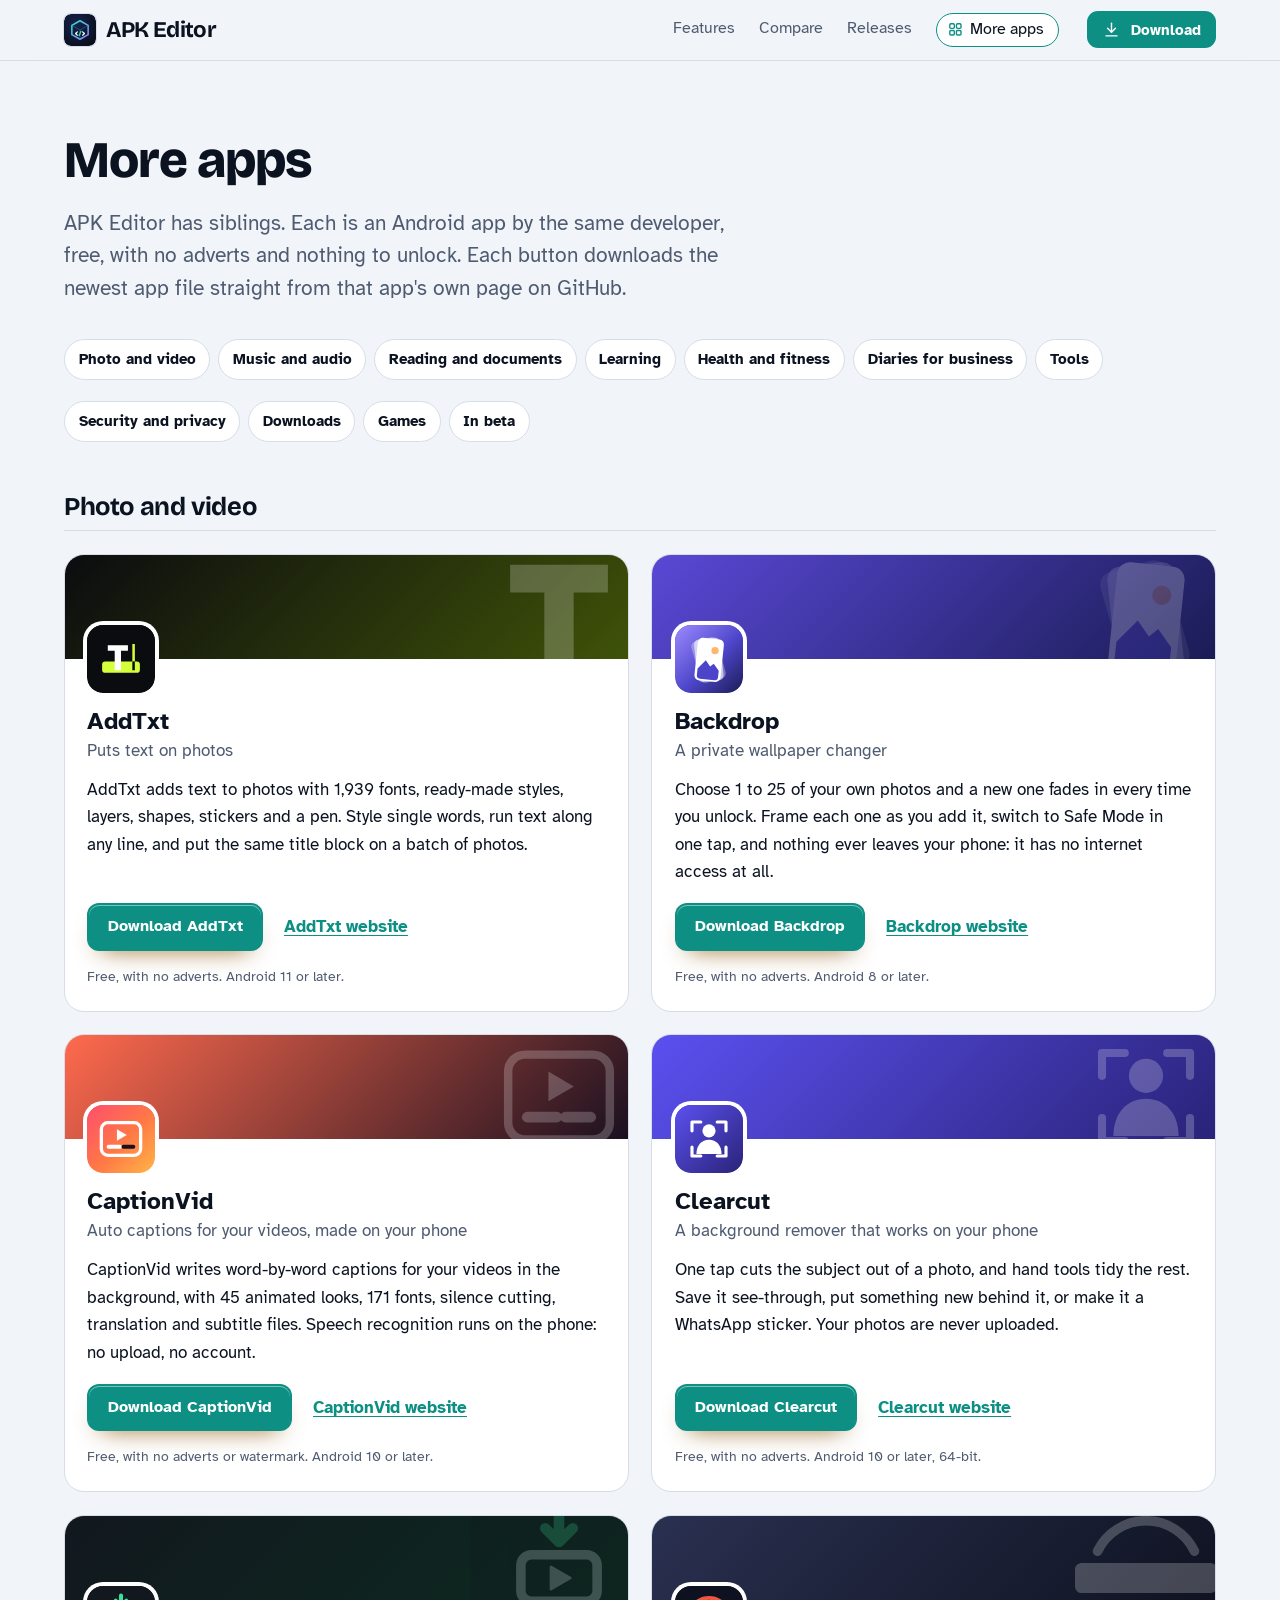
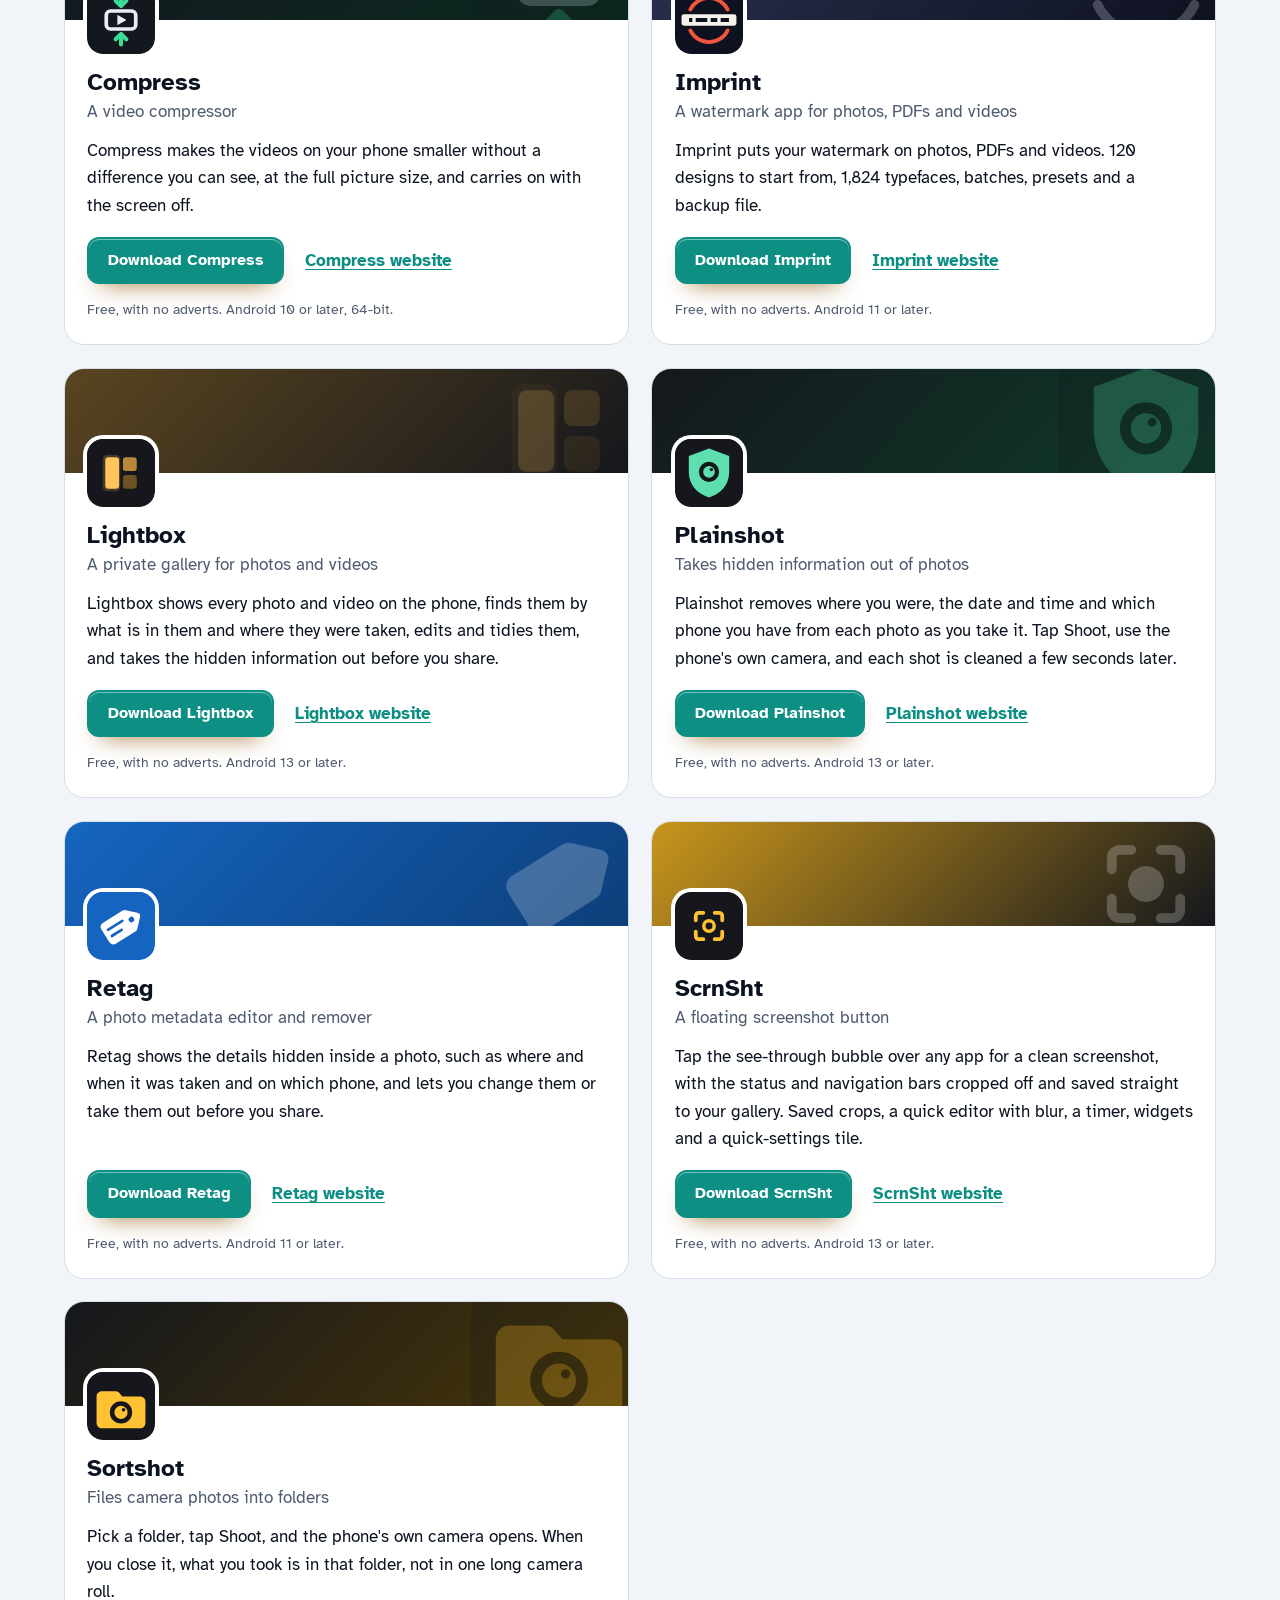
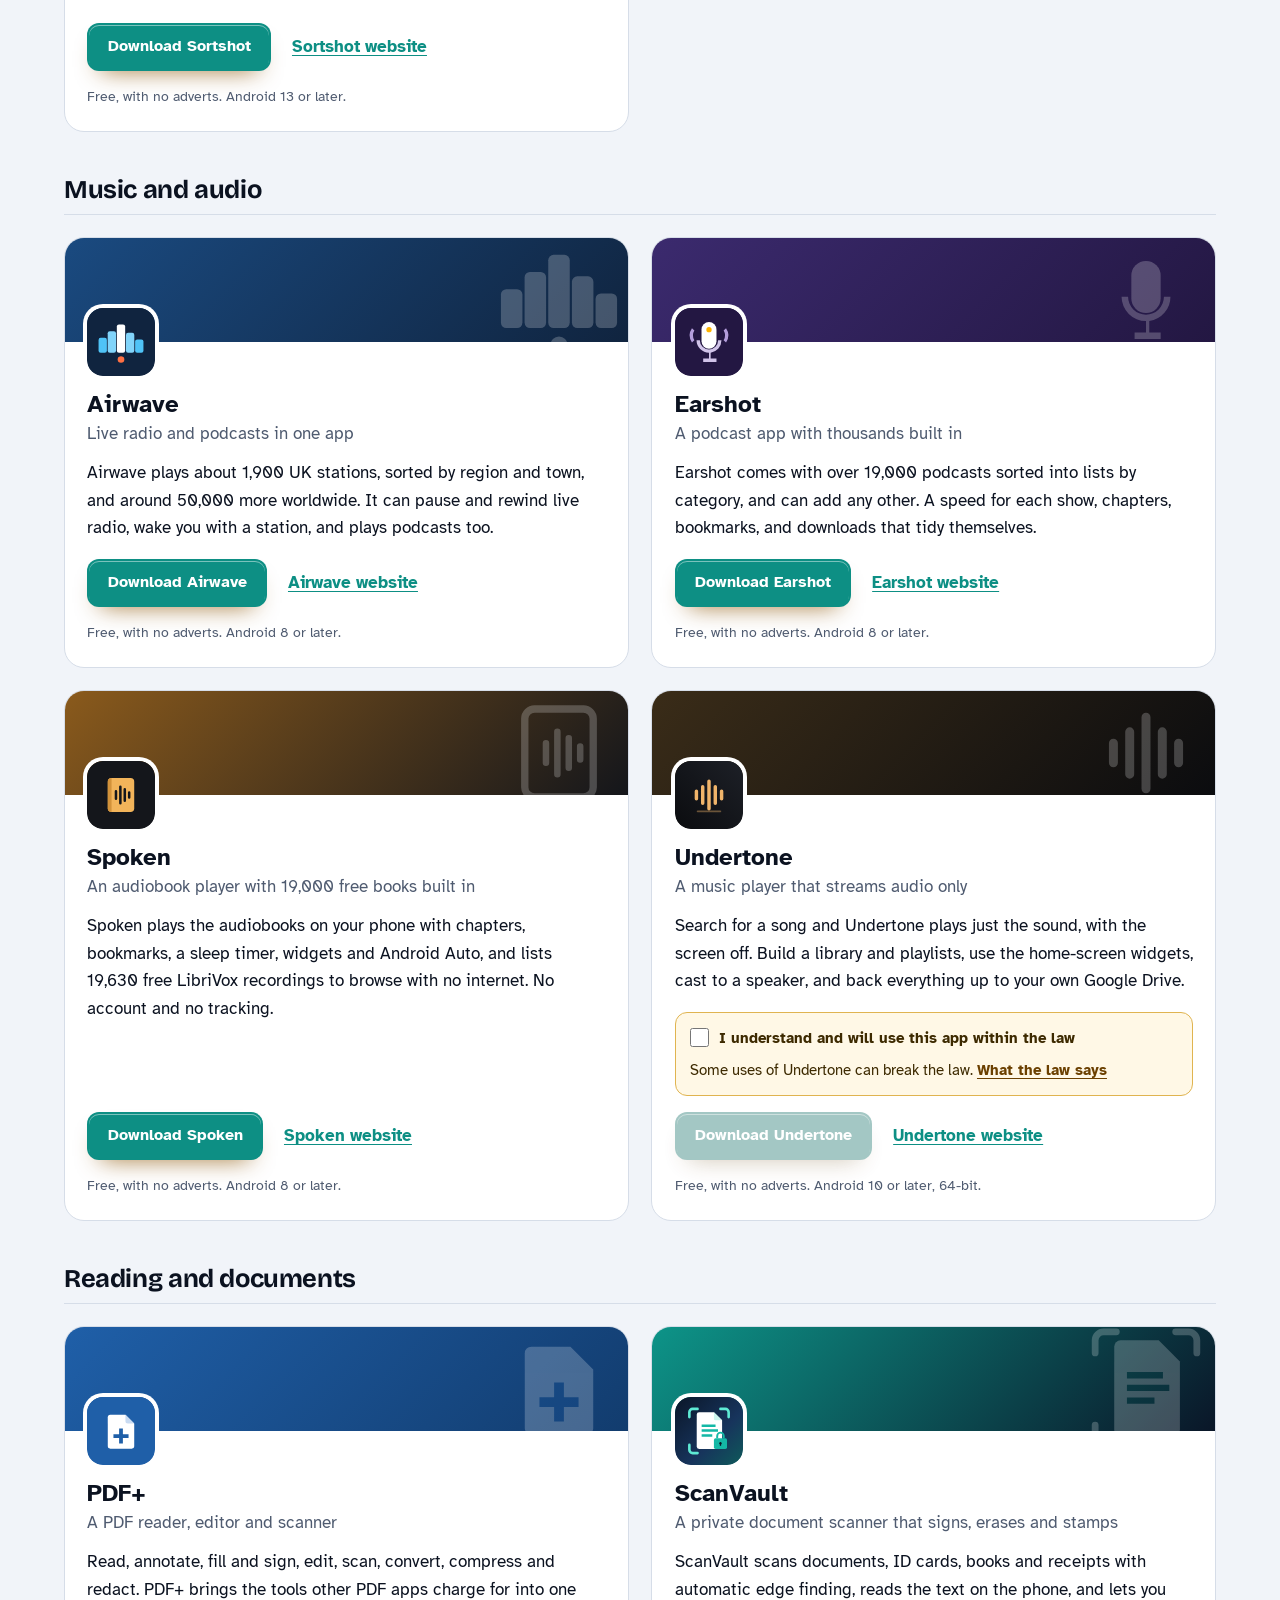
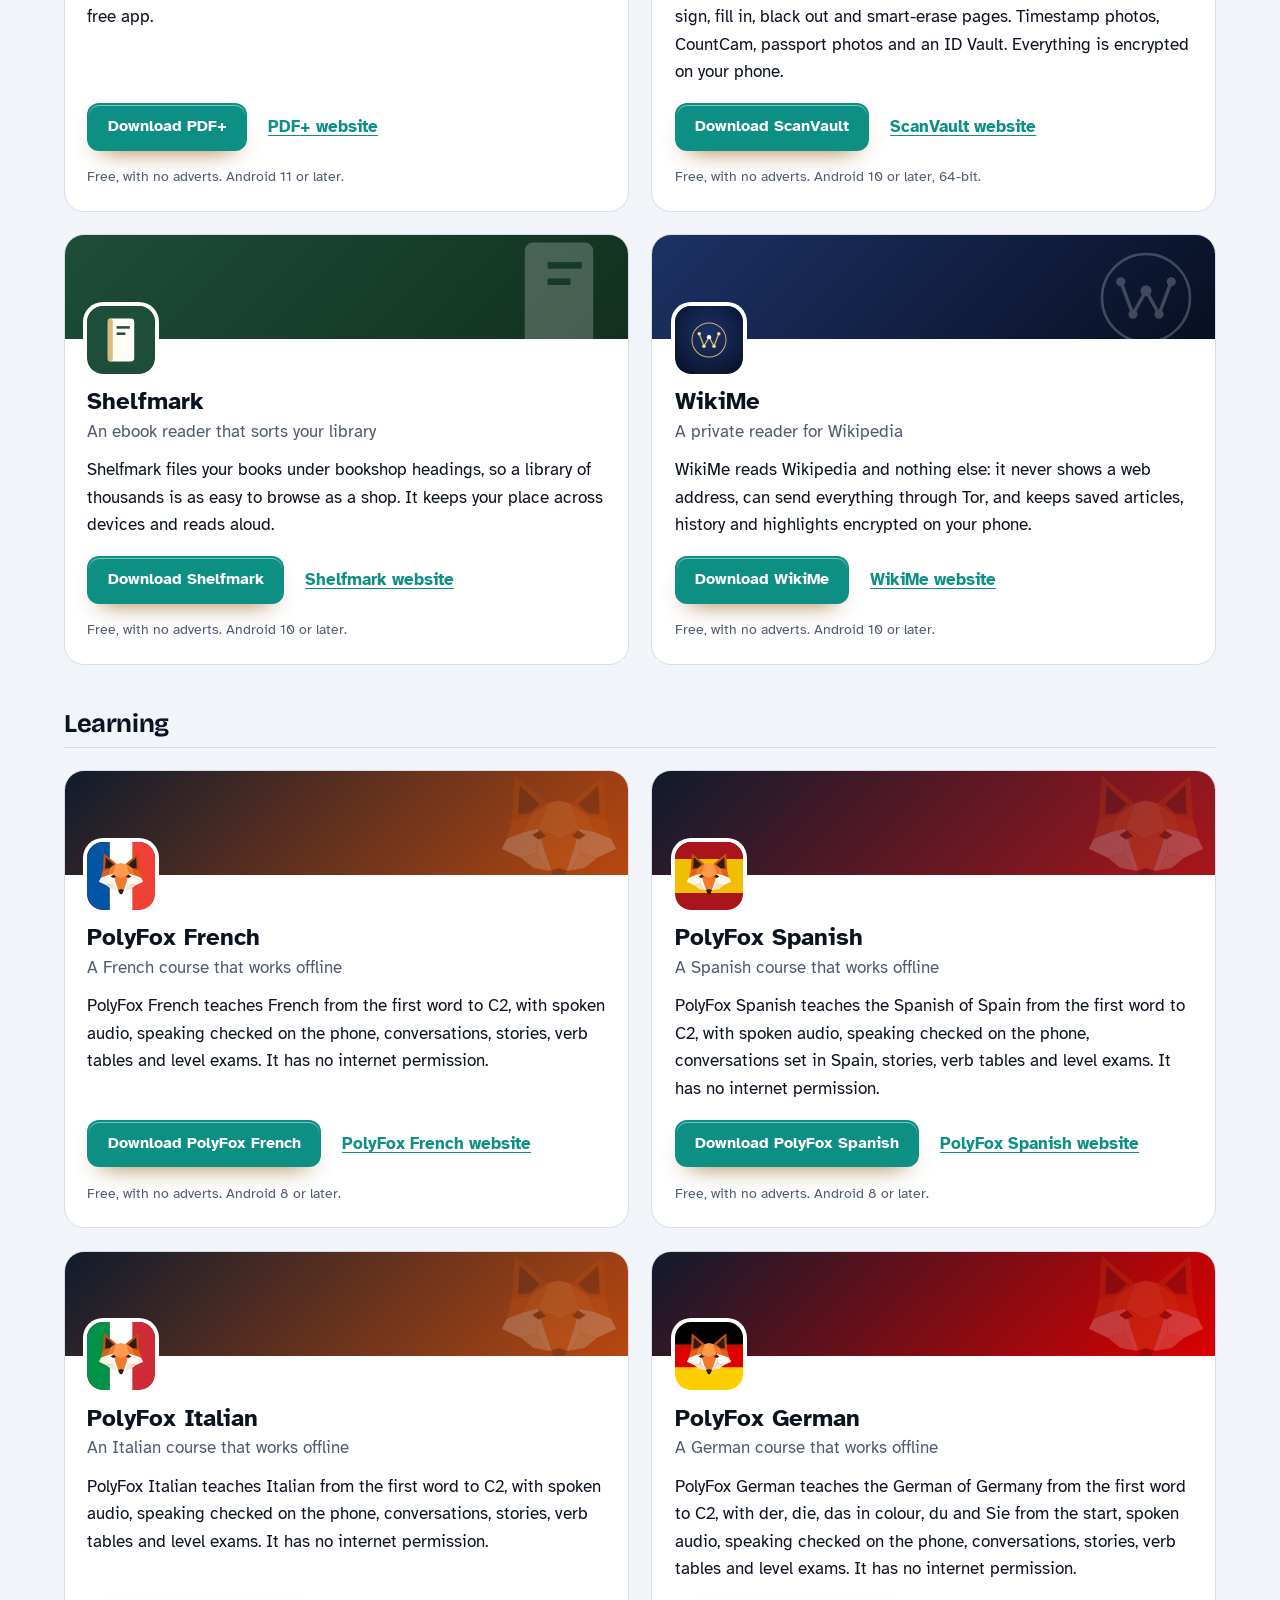
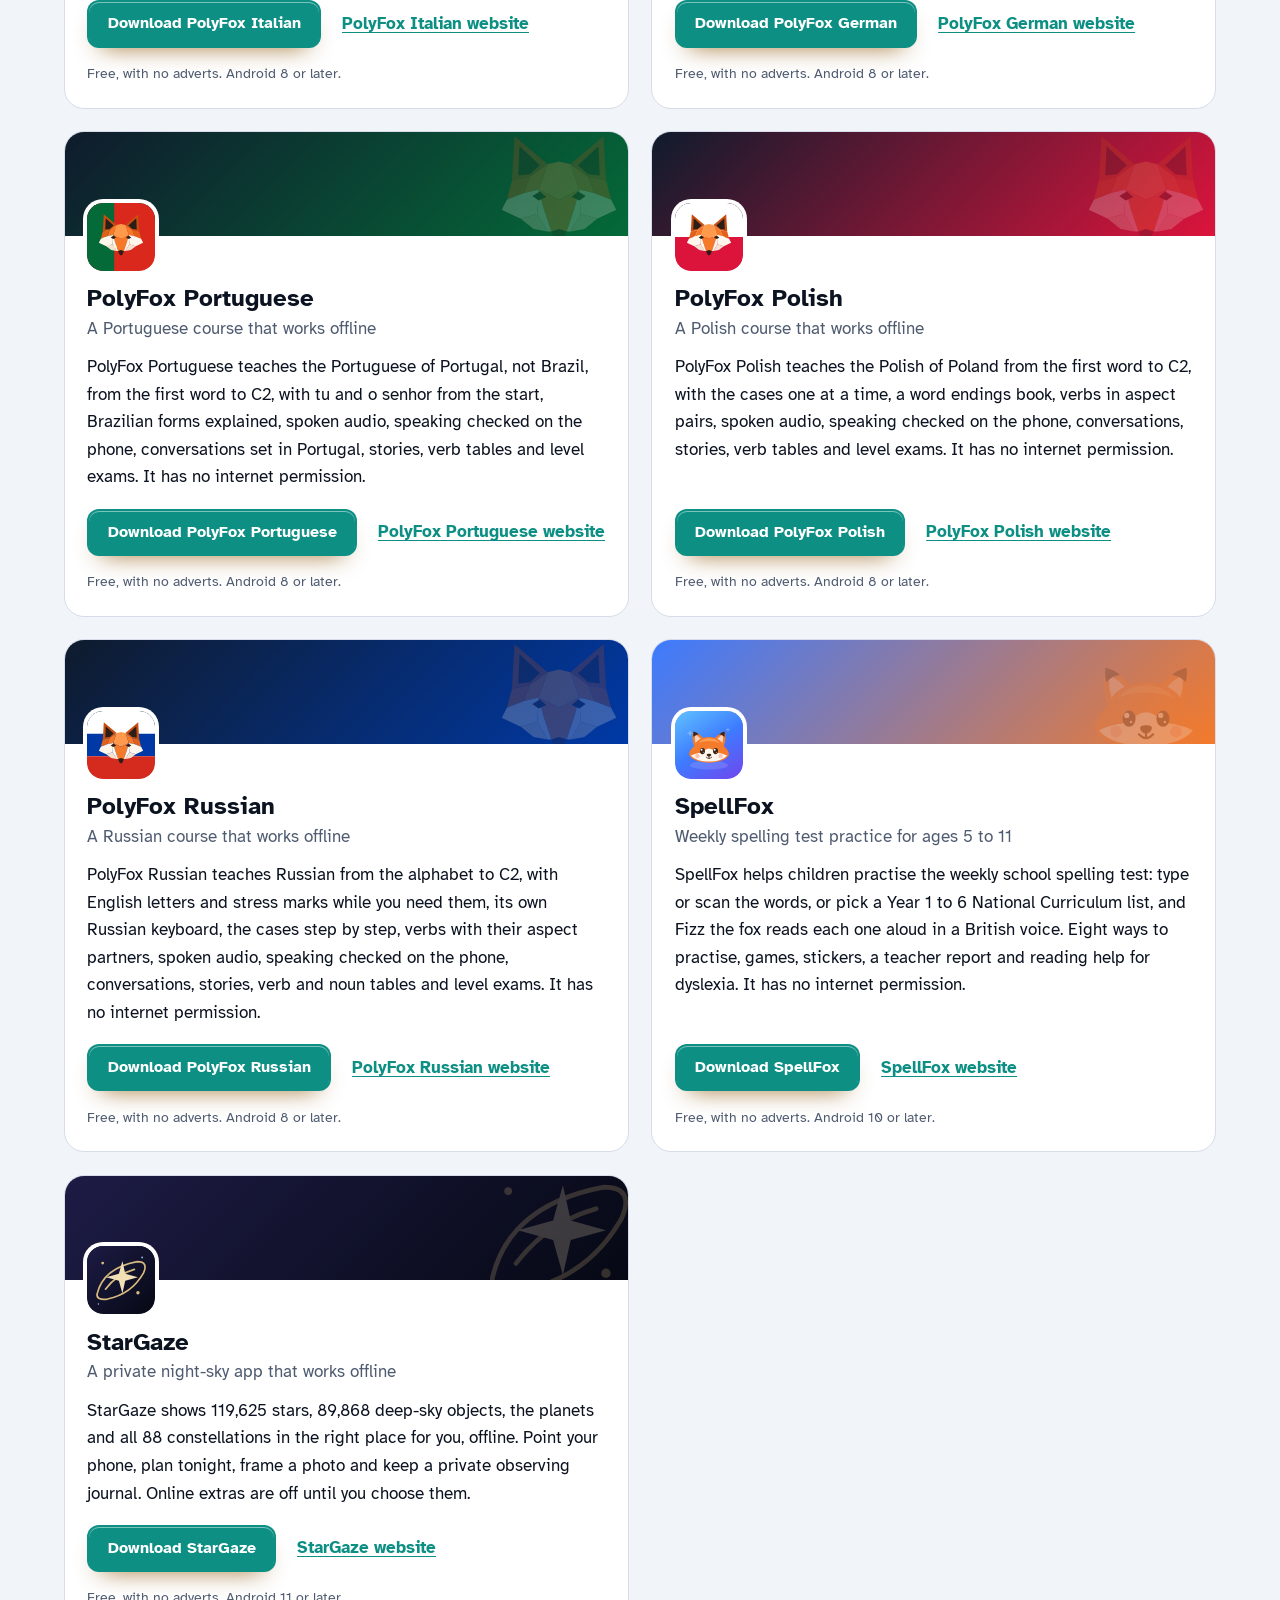
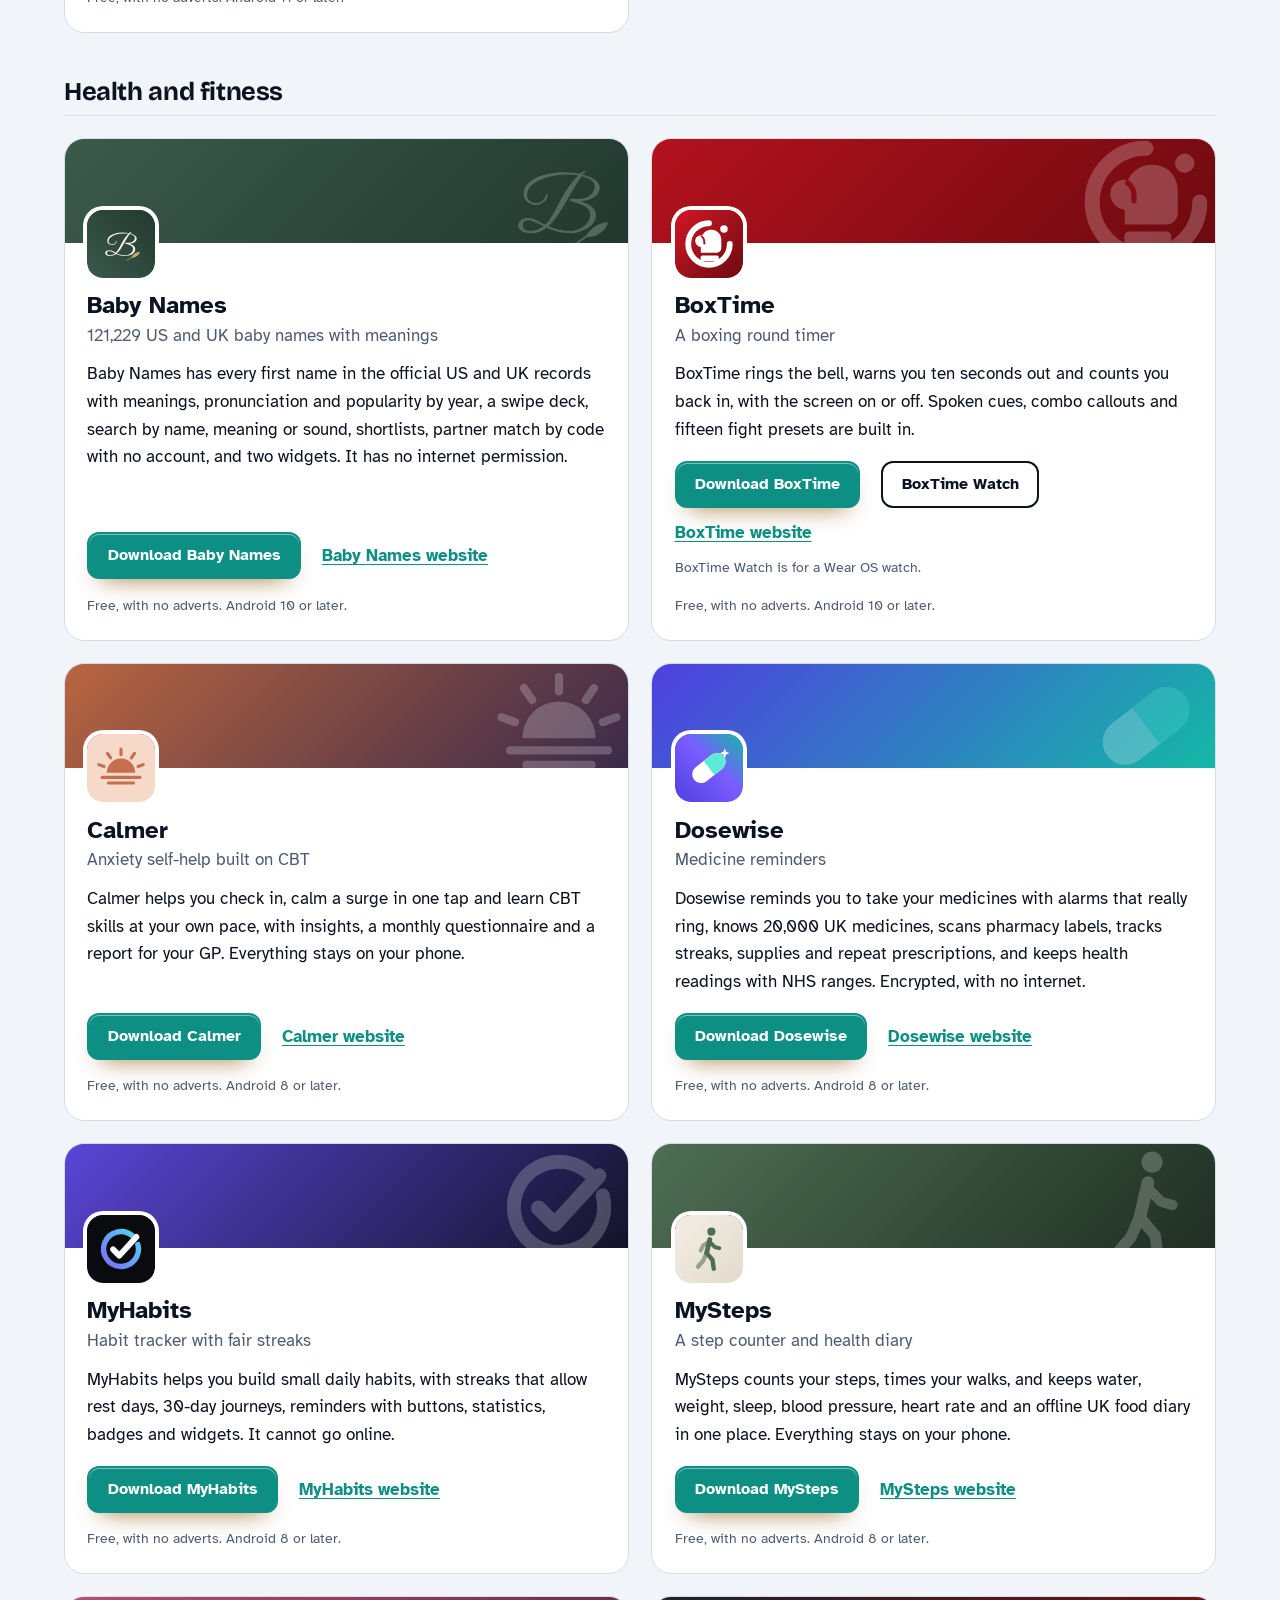
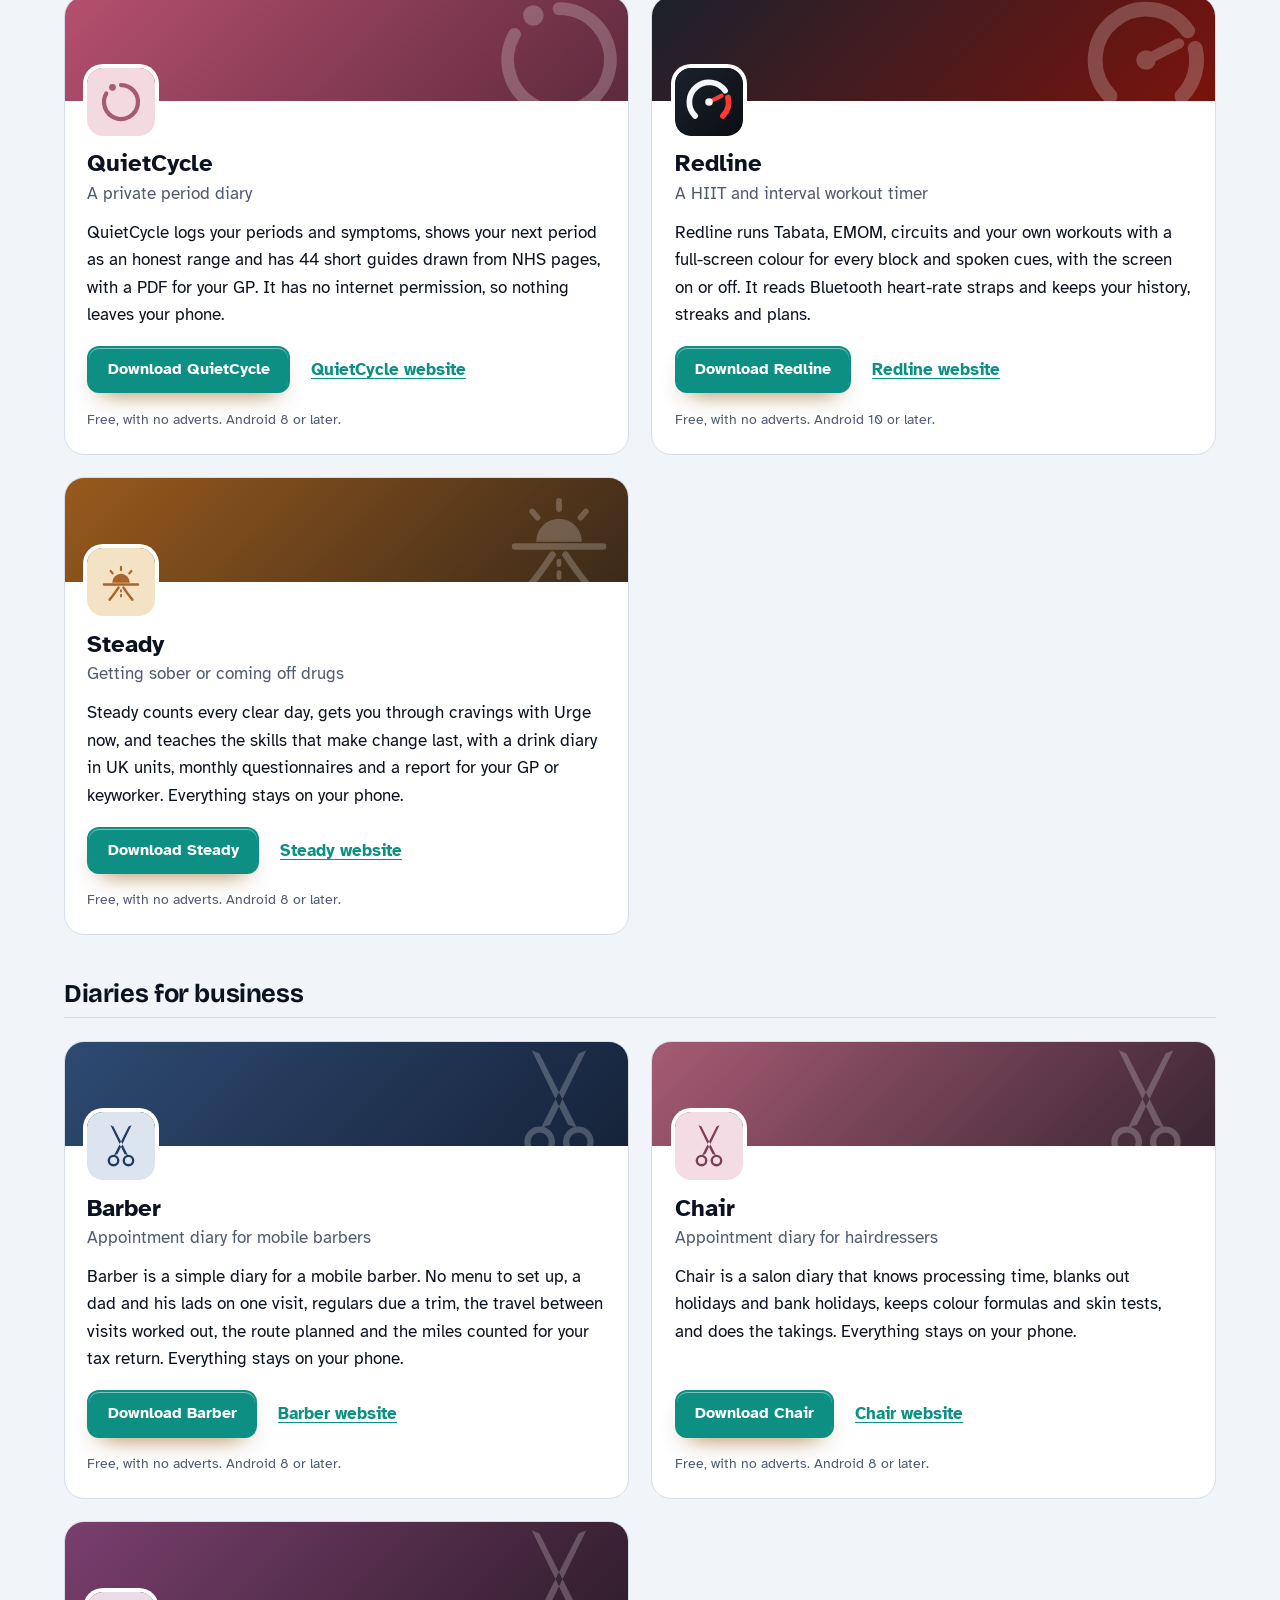
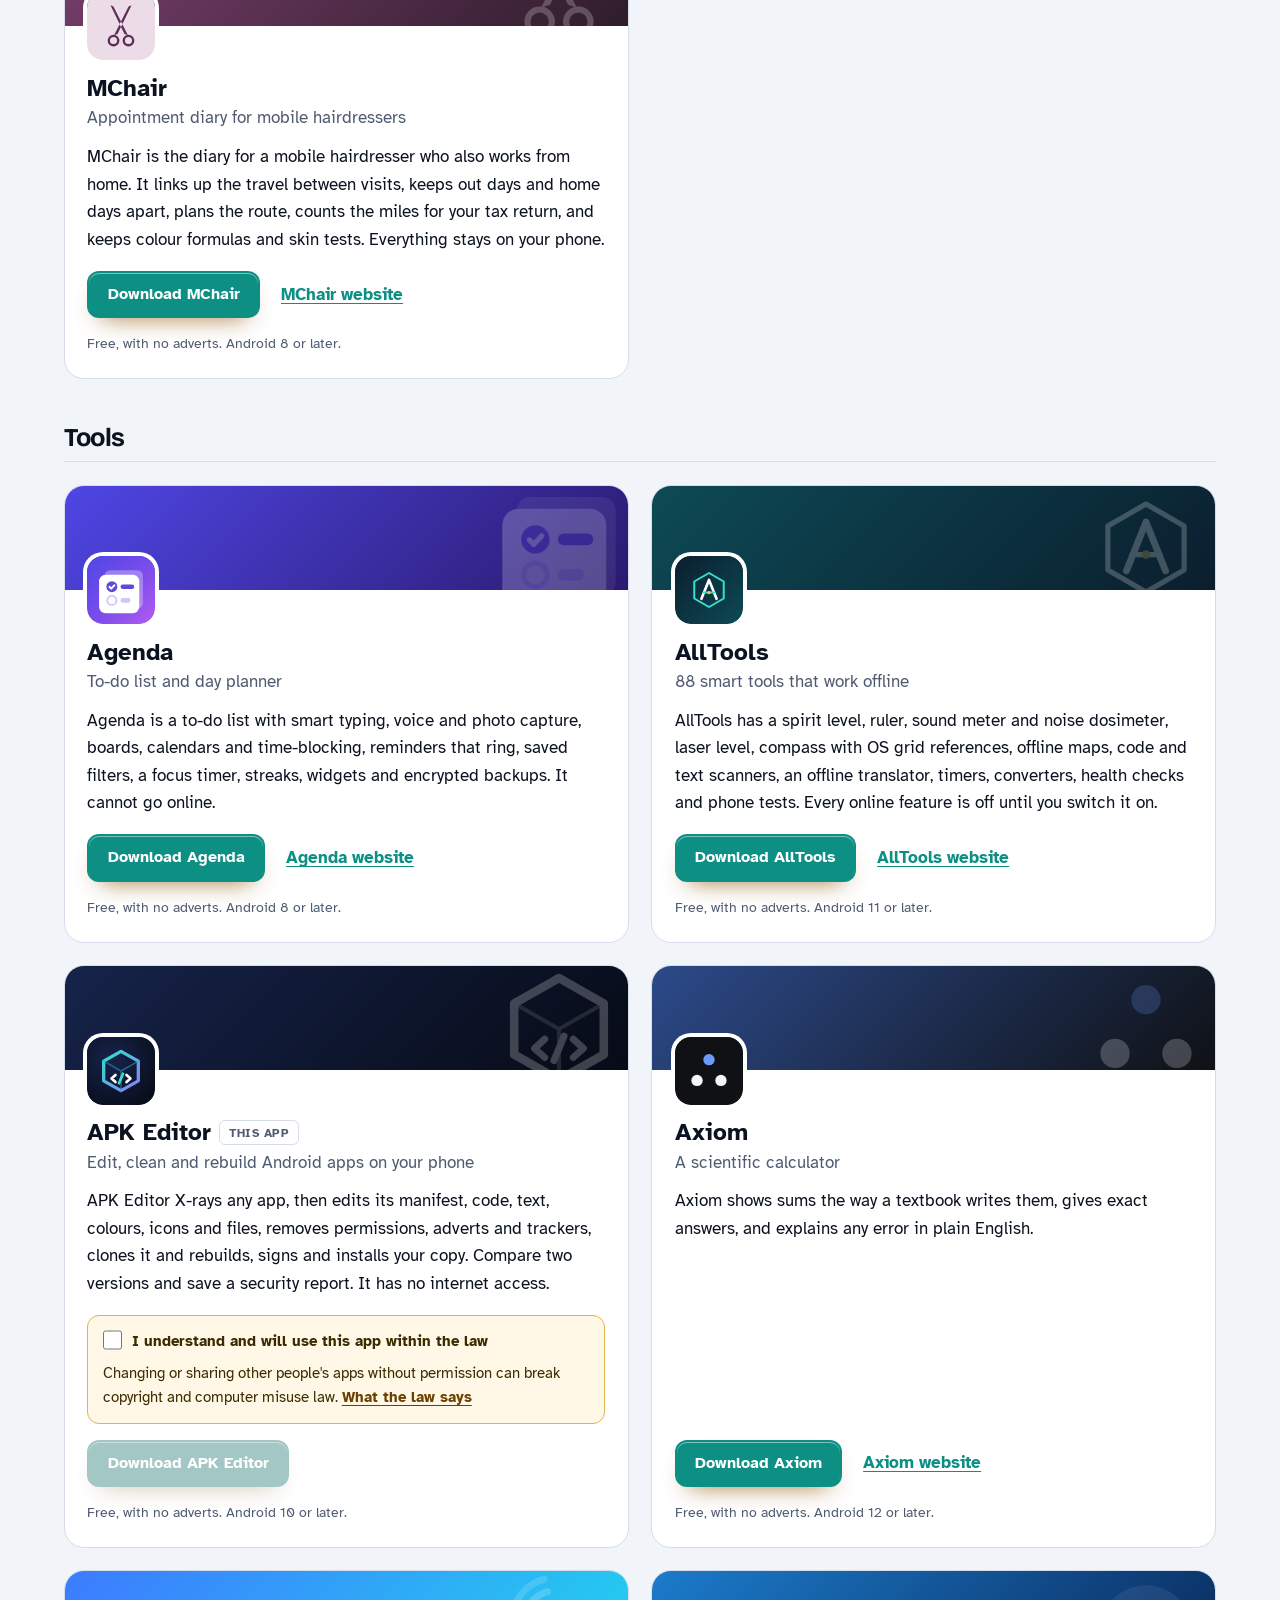
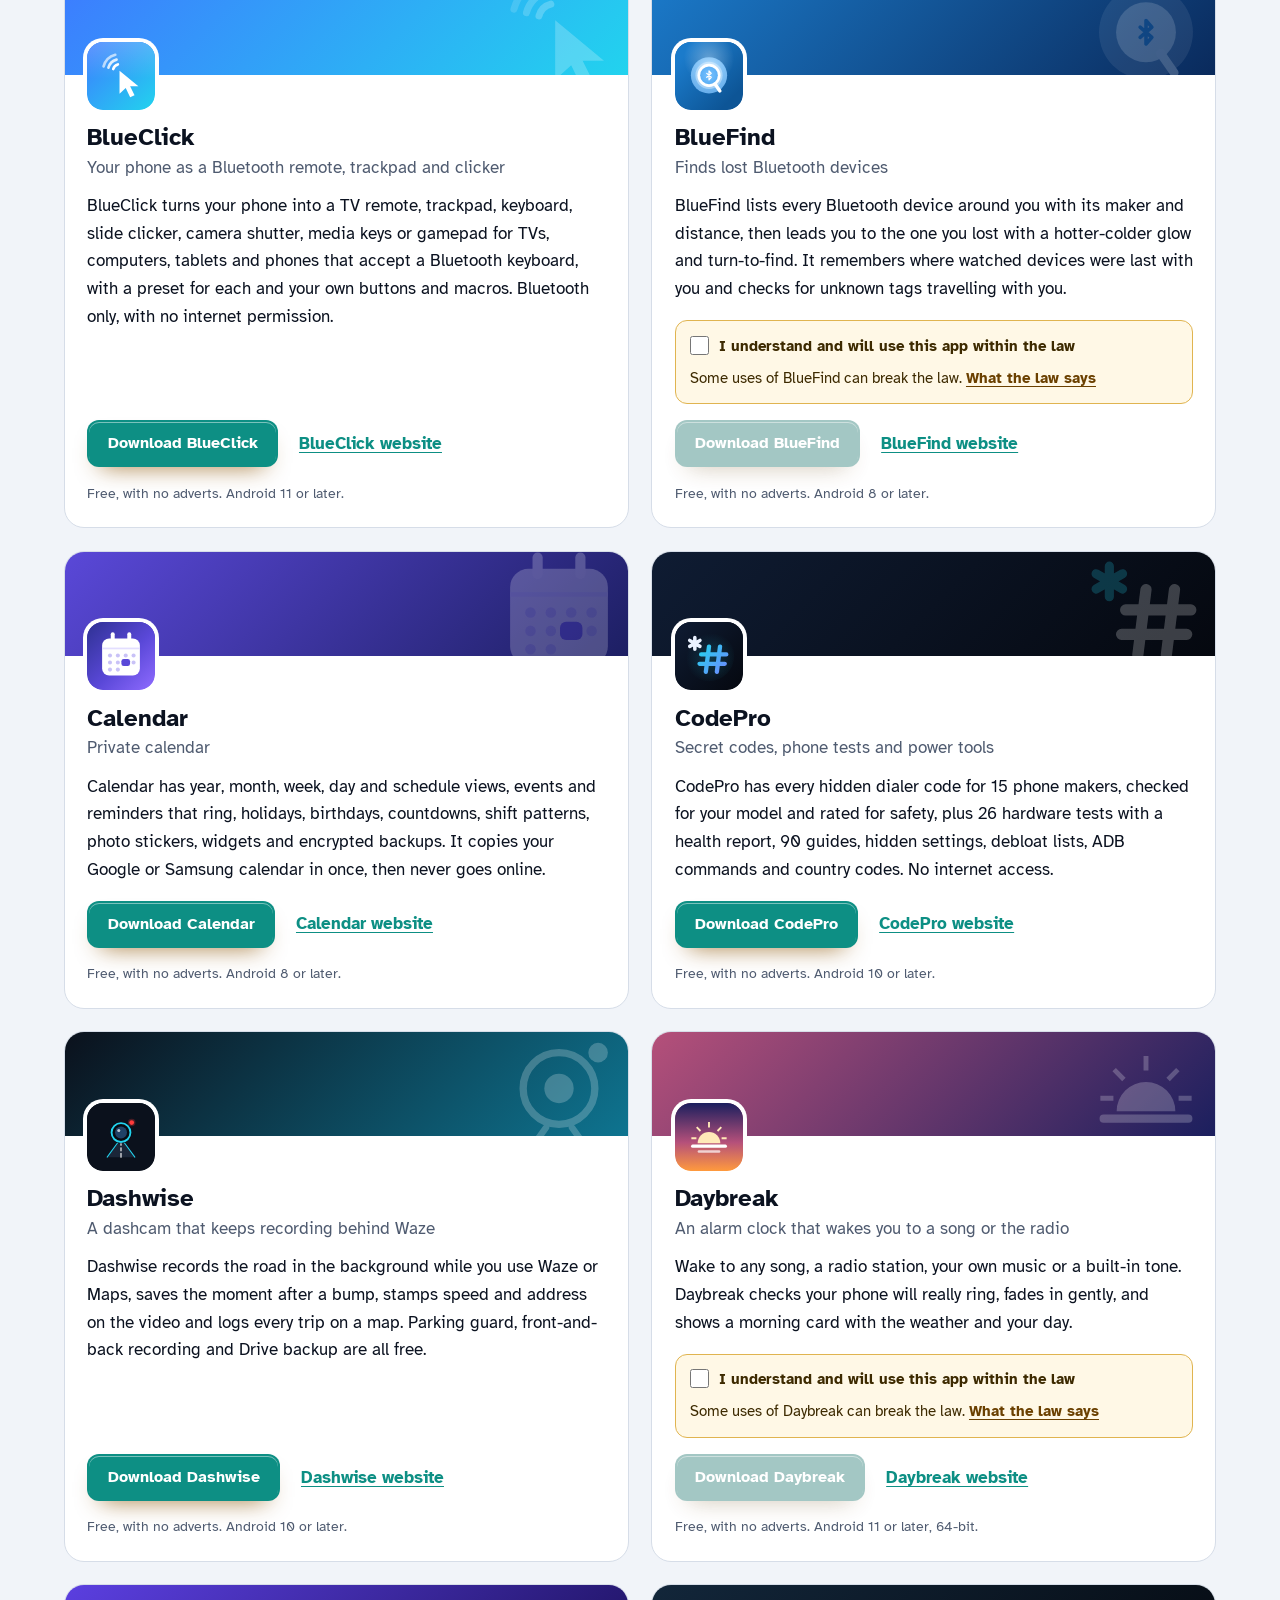
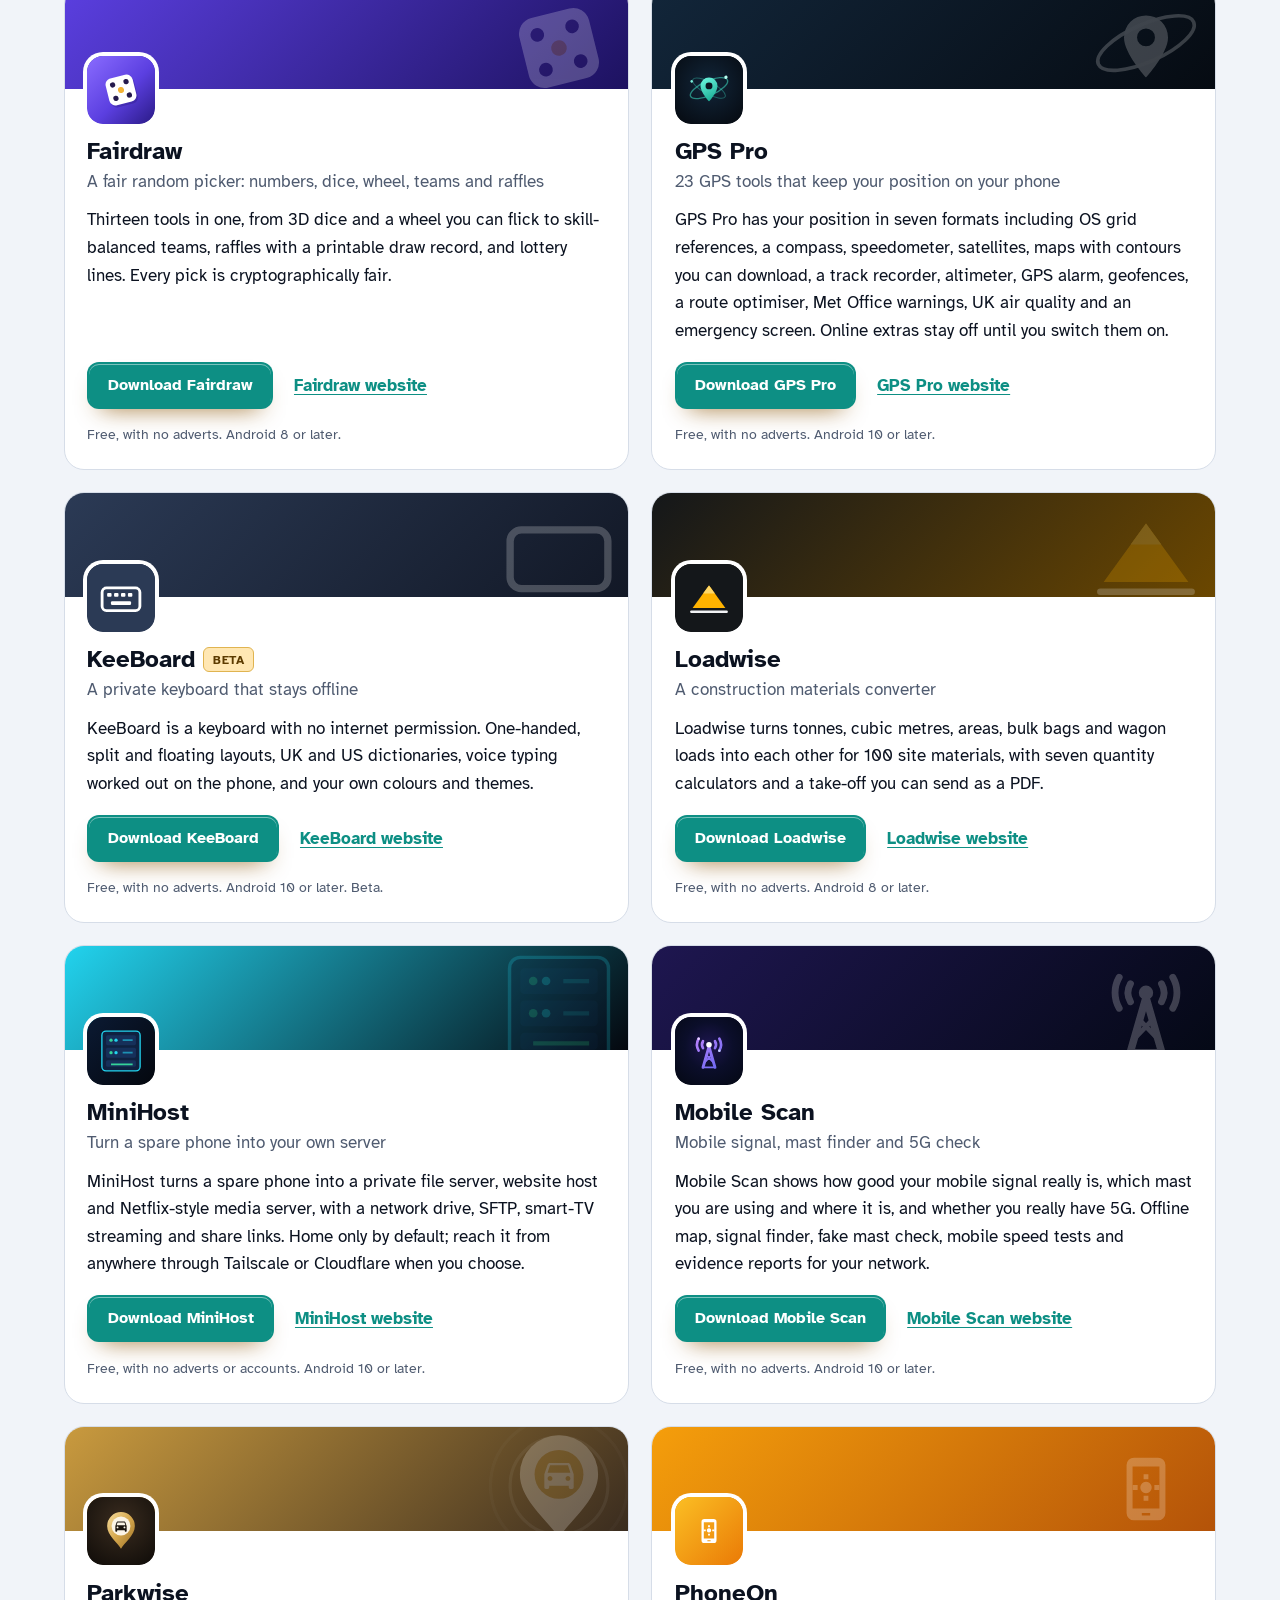
==== commit 5426ad48: "More apps: add SpellFox" ====
--- a/more-apps.html
+++ b/more-apps.html
@@ -4,7 +4,7 @@
 <meta charset="utf-8">
 <meta name="viewport" content="width=device-width, initial-scale=1">
 <title>More free Android apps from the maker of APK Editor</title>
-<meta name="description" content="All 100 free Android apps from the maker of APK Editor, in one list by category, each with its download and a link to its website.">
+<meta name="description" content="All 101 free Android apps from the maker of APK Editor, in one list by category, each with its download and a link to its website.">
 <meta name="author" content="Jonathan Jackson">
 <link rel="canonical" href="https://customgpter.github.io/apkeditor/more-apps.html">
 <meta name="theme-color" content="#f1f4f9" media="(prefers-color-scheme: light)">
@@ -12,7 +12,7 @@
 <meta property="og:type" content="website">
 <meta property="og:site_name" content="APK Editor">
 <meta property="og:title" content="More free Android apps from the maker of APK Editor">
-<meta property="og:description" content="All 100 free Android apps from the maker of APK Editor, in one list by category, each with its download and a link to its website.">
+<meta property="og:description" content="All 101 free Android apps from the maker of APK Editor, in one list by category, each with its download and a link to its website.">
 <meta property="og:url" content="https://customgpter.github.io/apkeditor/more-apps.html">
 <meta property="og:image" content="https://customgpter.github.io/apkeditor/assets/og.png">
 <meta property="og:image:width" content="1200">
@@ -28,7 +28,7 @@
 <link rel="stylesheet" href="./assets/house.css?v=1">
 <link rel="stylesheet" href="./assets/apps-list.css?v=1">
 <script src="./assets/apps-list.js?v=1" defer></script>
-<script type="application/ld+json">{"@context":"https://schema.org","@type":"ItemList","name":"Apps from the maker of APK Editor","url":"https://customgpter.github.io/apkeditor/more-apps.html","itemListElement":[{"@type":"ListItem","position":1,"name":"AddTxt","url":"https://customgpter.github.io/addtxt/"},{"@type":"ListItem","position":2,"name":"Backdrop","url":"https://customgpter.github.io/backdrop/"},{"@type":"ListItem","position":3,"name":"CaptionVid","url":"https://customgpter.github.io/captionvid/"},{"@type":"ListItem","position":4,"name":"Clearcut","url":"https://customgpter.github.io/clearcut/"},{"@type":"ListItem","position":5,"name":"Compress","url":"https://customgpter.github.io/compress/"},{"@type":"ListItem","position":6,"name":"Imprint","url":"https://customgpter.github.io/imprint/"},{"@type":"ListItem","position":7,"name":"Lightbox","url":"https://customgpter.github.io/lightbox/"},{"@type":"ListItem","position":8,"name":"Plainshot","url":"https://customgpter.github.io/plainshot/"},{"@type":"ListItem","position":9,"name":"Retag","url":"https://customgpter.github.io/retag/"},{"@type":"ListItem","position":10,"name":"ScrnSht","url":"https://customgpter.github.io/scrnsht/"},{"@type":"ListItem","position":11,"name":"Sortshot","url":"https://customgpter.github.io/sortshot/"},{"@type":"ListItem","position":12,"name":"Airwave","url":"https://customgpter.github.io/airwave/"},{"@type":"ListItem","position":13,"name":"Earshot","url":"https://customgpter.github.io/earshot/"},{"@type":"ListItem","position":14,"name":"Spoken","url":"https://customgpter.github.io/spoken/"},{"@type":"ListItem","position":15,"name":"Undertone","url":"https://customgpter.github.io/undertone/"},{"@type":"ListItem","position":16,"name":"PDF+","url":"https://customgpter.github.io/pdfplus/"},{"@type":"ListItem","position":17,"name":"ScanVault","url":"https://customgpter.github.io/scanvault/"},{"@type":"ListItem","position":18,"name":"Shelfmark","url":"https://customgpter.github.io/shelfmark/"},{"@type":"ListItem","position":19,"name":"WikiMe","url":"https://customgpter.github.io/wikime/"},{"@type":"ListItem","position":20,"name":"PolyFox French","url":"https://customgpter.github.io/polyfox/"},{"@type":"ListItem","position":21,"name":"PolyFox Spanish","url":"https://customgpter.github.io/polyfox-spanish/"},{"@type":"ListItem","position":22,"name":"PolyFox Italian","url":"https://customgpter.github.io/polyfox-italian/"},{"@type":"ListItem","position":23,"name":"PolyFox German","url":"https://customgpter.github.io/polyfox-german/"},{"@type":"ListItem","position":24,"name":"PolyFox Portuguese","url":"https://customgpter.github.io/polyfox-portuguese/"},{"@type":"ListItem","position":25,"name":"PolyFox Polish","url":"https://customgpter.github.io/polyfox-polish/"},{"@type":"ListItem","position":26,"name":"PolyFox Russian","url":"https://customgpter.github.io/polyfox-russian/"},{"@type":"ListItem","position":27,"name":"StarGaze","url":"https://customgpter.github.io/stargaze/"},{"@type":"ListItem","position":28,"name":"Baby Names","url":"https://customgpter.github.io/babynames/"},{"@type":"ListItem","position":29,"name":"BoxTime","url":"https://customgpter.github.io/boxtime/"},{"@type":"ListItem","position":30,"name":"Calmer","url":"https://customgpter.github.io/calmer/"},{"@type":"ListItem","position":31,"name":"Dosewise","url":"https://customgpter.github.io/dosewise/"},{"@type":"ListItem","position":32,"name":"MyHabits","url":"https://customgpter.github.io/myhabits/"},{"@type":"ListItem","position":33,"name":"MySteps","url":"https://customgpter.github.io/mysteps/"},{"@type":"ListItem","position":34,"name":"QuietCycle","url":"https://customgpter.github.io/quietcycle/"},{"@type":"ListItem","position":35,"name":"Redline","url":"https://customgpter.github.io/redline/"},{"@type":"ListItem","position":36,"name":"Steady","url":"https://customgpter.github.io/steady/"},{"@type":"ListItem","position":37,"name":"Barber","url":"https://customgpter.github.io/barber/"},{"@type":"ListItem","position":38,"name":"Chair","url":"https://customgpter.github.io/chair/"},{"@type":"ListItem","position":39,"name":"MChair","url":"https://customgpter.github.io/mchair/"},{"@type":"ListItem","position":40,"name":"Agenda","url":"https://customgpter.github.io/agenda/"},{"@type":"ListItem","position":41,"name":"AllTools","url":"https://customgpter.github.io/alltools/"},{"@type":"ListItem","position":42,"name":"APK Editor","url":"https://customgpter.github.io/apkeditor/"},{"@type":"ListItem","position":43,"name":"Axiom","url":"https://customgpter.github.io/axiom/"},{"@type":"ListItem","position":44,"name":"BlueClick","url":"https://customgpter.github.io/blueclick/"},{"@type":"ListItem","position":45,"name":"BlueFind","url":"https://customgpter.github.io/bluefind/"},{"@type":"ListItem","position":46,"name":"Calendar","url":"https://customgpter.github.io/calendar/"},{"@type":"ListItem","position":47,"name":"CodePro","url":"https://customgpter.github.io/codepro/"},{"@type":"ListItem","position":48,"name":"Dashwise","url":"https://customgpter.github.io/dashwise/"},{"@type":"ListItem","position":49,"name":"Daybreak","url":"https://customgpter.github.io/daybreak/"},{"@type":"ListItem","position":50,"name":"Fairdraw","url":"https://customgpter.github.io/fairdraw/"},{"@type":"ListItem","position":51,"name":"GPS Pro","url":"https://customgpter.github.io/gpspro/"},{"@type":"ListItem","position":52,"name":"KeeBoard","url":"https://customgpter.github.io/keeboard/"},{"@type":"ListItem","position":53,"name":"Loadwise","url":"https://customgpter.github.io/loadwise/"},{"@type":"ListItem","position":54,"name":"MiniHost","url":"https://customgpter.github.io/minihost/"},{"@type":"ListItem","position":55,"name":"Mobile Scan","url":"https://customgpter.github.io/mobilescan/"},{"@type":"ListItem","position":56,"name":"Parkwise","url":"https://customgpter.github.io/parkwise/"},{"@type":"ListItem","position":57,"name":"PhoneOn","url":"https://customgpter.github.io/phoneon/"},{"@type":"ListItem","position":58,"name":"Pocketmind","url":"https://customgpter.github.io/pocketmind/"},{"@type":"ListItem","position":59,"name":"Refine","url":"https://customgpter.github.io/refine/"},{"@type":"ListItem","position":60,"name":"Shiftwise","url":"https://customgpter.github.io/shiftwise/"},{"@type":"ListItem","position":61,"name":"SimpleCalc","url":"https://customgpter.github.io/simplecalc/"},{"@type":"ListItem","position":62,"name":"Skyline","url":"https://customgpter.github.io/skyline/"},{"@type":"ListItem","position":63,"name":"Slipway","url":"https://customgpter.github.io/slipway/"},{"@type":"ListItem","position":64,"name":"Tagger","url":"https://customgpter.github.io/tagger/"},{"@type":"ListItem","position":65,"name":"TotalClean","url":"https://customgpter.github.io/totalclean/"},{"@type":"ListItem","position":66,"name":"TVLink","url":"https://customgpter.github.io/tvlink/"},{"@type":"ListItem","position":67,"name":"Unbox","url":"https://customgpter.github.io/unbox/"},{"@type":"ListItem","position":68,"name":"WhatsKeep","url":"https://customgpter.github.io/whatskeep/"},{"@type":"ListItem","position":69,"name":"WiFi Scan","url":"https://customgpter.github.io/wifiscan/"},{"@type":"ListItem","position":70,"name":"Auditly","url":"https://customgpter.github.io/auditly/"},{"@type":"ListItem","position":71,"name":"Backchannel","url":"https://customgpter.github.io/backchannel/"},{"@type":"ListItem","position":72,"name":"ENotes","url":"https://customgpter.github.io/enotes/"},{"@type":"ListItem","position":73,"name":"FindMe","url":"https://customgpter.github.io/findme/"},{"@type":"ListItem","position":74,"name":"iLock","url":"https://customgpter.github.io/ilock/"},{"@type":"ListItem","position":75,"name":"ImSafe","url":"https://customgpter.github.io/imsafe/"},{"@type":"ListItem","position":76,"name":"IShred","url":"https://customgpter.github.io/ishred/"},{"@type":"ListItem","position":77,"name":"LockBox","url":"https://customgpter.github.io/lockbox/"},{"@type":"ListItem","position":78,"name":"PassVault","url":"https://customgpter.github.io/passvault/"},{"@type":"ListItem","position":79,"name":"SpyFind","url":"https://customgpter.github.io/spyfind/"},{"@type":"ListItem","position":80,"name":"TextWipe","url":"https://customgpter.github.io/textwipe/"},{"@type":"ListItem","position":81,"name":"Tracewire","url":"https://customgpter.github.io/tracewire/"},{"@type":"ListItem","position":82,"name":"Vigil","url":"https://customgpter.github.io/vigil/"},{"@type":"ListItem","position":83,"name":"Grab","url":"https://customgpter.github.io/grab/"},{"@type":"ListItem","position":84,"name":"Swarm","url":"https://customgpter.github.io/swarm/"},{"@type":"ListItem","position":85,"name":"Plane Games","url":"https://customgpter.github.io/plane-games/"},{"@type":"ListItem","position":86,"name":"Ninefold","url":"https://customgpter.github.io/ninefold/"},{"@type":"ListItem","position":87,"name":"Cubewise","url":"https://customgpter.github.io/cubewise/"},{"@type":"ListItem","position":88,"name":"Tilewise","url":"https://customgpter.github.io/tilewise/"},{"@type":"ListItem","position":89,"name":"Letterwise","url":"https://customgpter.github.io/letterwise/"},{"@type":"ListItem","position":90,"name":"Kingside","url":"https://customgpter.github.io/kingside/"},{"@type":"ListItem","position":91,"name":"Deckhand","url":"https://customgpter.github.io/deckhand/"},{"@type":"ListItem","position":92,"name":"SNESForge","url":"https://customgpter.github.io/snesforge/"},{"@type":"ListItem","position":93,"name":"Fame Boy","url":"https://customgpter.github.io/fameboy/"},{"@type":"ListItem","position":94,"name":"PSPPro","url":"https://customgpter.github.io/psppro/"},{"@type":"ListItem","position":95,"name":"MegaGen","url":"https://customgpter.github.io/megagen/"},{"@type":"ListItem","position":96,"name":"QVR","url":"https://customgpter.github.io/qvr/"},{"@type":"ListItem","position":97,"name":"QVR Watch","url":"https://customgpter.github.io/qvr-watch/"},{"@type":"ListItem","position":98,"name":"QVRLite","url":"https://customgpter.github.io/qvrlite/"},{"@type":"ListItem","position":99,"name":"Onionz","url":"https://customgpter.github.io/onionz/"},{"@type":"ListItem","position":100,"name":"OnionzWeb","url":"https://customgpter.github.io/onionzweb/"}]}</script>
+<script type="application/ld+json">{"@context":"https://schema.org","@type":"ItemList","name":"Apps from the maker of APK Editor","url":"https://customgpter.github.io/apkeditor/more-apps.html","itemListElement":[{"@type":"ListItem","position":1,"name":"AddTxt","url":"https://customgpter.github.io/addtxt/"},{"@type":"ListItem","position":2,"name":"Backdrop","url":"https://customgpter.github.io/backdrop/"},{"@type":"ListItem","position":3,"name":"CaptionVid","url":"https://customgpter.github.io/captionvid/"},{"@type":"ListItem","position":4,"name":"Clearcut","url":"https://customgpter.github.io/clearcut/"},{"@type":"ListItem","position":5,"name":"Compress","url":"https://customgpter.github.io/compress/"},{"@type":"ListItem","position":6,"name":"Imprint","url":"https://customgpter.github.io/imprint/"},{"@type":"ListItem","position":7,"name":"Lightbox","url":"https://customgpter.github.io/lightbox/"},{"@type":"ListItem","position":8,"name":"Plainshot","url":"https://customgpter.github.io/plainshot/"},{"@type":"ListItem","position":9,"name":"Retag","url":"https://customgpter.github.io/retag/"},{"@type":"ListItem","position":10,"name":"ScrnSht","url":"https://customgpter.github.io/scrnsht/"},{"@type":"ListItem","position":11,"name":"Sortshot","url":"https://customgpter.github.io/sortshot/"},{"@type":"ListItem","position":12,"name":"Airwave","url":"https://customgpter.github.io/airwave/"},{"@type":"ListItem","position":13,"name":"Earshot","url":"https://customgpter.github.io/earshot/"},{"@type":"ListItem","position":14,"name":"Spoken","url":"https://customgpter.github.io/spoken/"},{"@type":"ListItem","position":15,"name":"Undertone","url":"https://customgpter.github.io/undertone/"},{"@type":"ListItem","position":16,"name":"PDF+","url":"https://customgpter.github.io/pdfplus/"},{"@type":"ListItem","position":17,"name":"ScanVault","url":"https://customgpter.github.io/scanvault/"},{"@type":"ListItem","position":18,"name":"Shelfmark","url":"https://customgpter.github.io/shelfmark/"},{"@type":"ListItem","position":19,"name":"WikiMe","url":"https://customgpter.github.io/wikime/"},{"@type":"ListItem","position":20,"name":"PolyFox French","url":"https://customgpter.github.io/polyfox/"},{"@type":"ListItem","position":21,"name":"PolyFox Spanish","url":"https://customgpter.github.io/polyfox-spanish/"},{"@type":"ListItem","position":22,"name":"PolyFox Italian","url":"https://customgpter.github.io/polyfox-italian/"},{"@type":"ListItem","position":23,"name":"PolyFox German","url":"https://customgpter.github.io/polyfox-german/"},{"@type":"ListItem","position":24,"name":"PolyFox Portuguese","url":"https://customgpter.github.io/polyfox-portuguese/"},{"@type":"ListItem","position":25,"name":"PolyFox Polish","url":"https://customgpter.github.io/polyfox-polish/"},{"@type":"ListItem","position":26,"name":"PolyFox Russian","url":"https://customgpter.github.io/polyfox-russian/"},{"@type":"ListItem","position":27,"name":"SpellFox","url":"https://customgpter.github.io/spellfox/"},{"@type":"ListItem","position":28,"name":"StarGaze","url":"https://customgpter.github.io/stargaze/"},{"@type":"ListItem","position":29,"name":"Baby Names","url":"https://customgpter.github.io/babynames/"},{"@type":"ListItem","position":30,"name":"BoxTime","url":"https://customgpter.github.io/boxtime/"},{"@type":"ListItem","position":31,"name":"Calmer","url":"https://customgpter.github.io/calmer/"},{"@type":"ListItem","position":32,"name":"Dosewise","url":"https://customgpter.github.io/dosewise/"},{"@type":"ListItem","position":33,"name":"MyHabits","url":"https://customgpter.github.io/myhabits/"},{"@type":"ListItem","position":34,"name":"MySteps","url":"https://customgpter.github.io/mysteps/"},{"@type":"ListItem","position":35,"name":"QuietCycle","url":"https://customgpter.github.io/quietcycle/"},{"@type":"ListItem","position":36,"name":"Redline","url":"https://customgpter.github.io/redline/"},{"@type":"ListItem","position":37,"name":"Steady","url":"https://customgpter.github.io/steady/"},{"@type":"ListItem","position":38,"name":"Barber","url":"https://customgpter.github.io/barber/"},{"@type":"ListItem","position":39,"name":"Chair","url":"https://customgpter.github.io/chair/"},{"@type":"ListItem","position":40,"name":"MChair","url":"https://customgpter.github.io/mchair/"},{"@type":"ListItem","position":41,"name":"Agenda","url":"https://customgpter.github.io/agenda/"},{"@type":"ListItem","position":42,"name":"AllTools","url":"https://customgpter.github.io/alltools/"},{"@type":"ListItem","position":43,"name":"APK Editor","url":"https://customgpter.github.io/apkeditor/"},{"@type":"ListItem","position":44,"name":"Axiom","url":"https://customgpter.github.io/axiom/"},{"@type":"ListItem","position":45,"name":"BlueClick","url":"https://customgpter.github.io/blueclick/"},{"@type":"ListItem","position":46,"name":"BlueFind","url":"https://customgpter.github.io/bluefind/"},{"@type":"ListItem","position":47,"name":"Calendar","url":"https://customgpter.github.io/calendar/"},{"@type":"ListItem","position":48,"name":"CodePro","url":"https://customgpter.github.io/codepro/"},{"@type":"ListItem","position":49,"name":"Dashwise","url":"https://customgpter.github.io/dashwise/"},{"@type":"ListItem","position":50,"name":"Daybreak","url":"https://customgpter.github.io/daybreak/"},{"@type":"ListItem","position":51,"name":"Fairdraw","url":"https://customgpter.github.io/fairdraw/"},{"@type":"ListItem","position":52,"name":"GPS Pro","url":"https://customgpter.github.io/gpspro/"},{"@type":"ListItem","position":53,"name":"KeeBoard","url":"https://customgpter.github.io/keeboard/"},{"@type":"ListItem","position":54,"name":"Loadwise","url":"https://customgpter.github.io/loadwise/"},{"@type":"ListItem","position":55,"name":"MiniHost","url":"https://customgpter.github.io/minihost/"},{"@type":"ListItem","position":56,"name":"Mobile Scan","url":"https://customgpter.github.io/mobilescan/"},{"@type":"ListItem","position":57,"name":"Parkwise","url":"https://customgpter.github.io/parkwise/"},{"@type":"ListItem","position":58,"name":"PhoneOn","url":"https://customgpter.github.io/phoneon/"},{"@type":"ListItem","position":59,"name":"Pocketmind","url":"https://customgpter.github.io/pocketmind/"},{"@type":"ListItem","position":60,"name":"Refine","url":"https://customgpter.github.io/refine/"},{"@type":"ListItem","position":61,"name":"Shiftwise","url":"https://customgpter.github.io/shiftwise/"},{"@type":"ListItem","position":62,"name":"SimpleCalc","url":"https://customgpter.github.io/simplecalc/"},{"@type":"ListItem","position":63,"name":"Skyline","url":"https://customgpter.github.io/skyline/"},{"@type":"ListItem","position":64,"name":"Slipway","url":"https://customgpter.github.io/slipway/"},{"@type":"ListItem","position":65,"name":"Tagger","url":"https://customgpter.github.io/tagger/"},{"@type":"ListItem","position":66,"name":"TotalClean","url":"https://customgpter.github.io/totalclean/"},{"@type":"ListItem","position":67,"name":"TVLink","url":"https://customgpter.github.io/tvlink/"},{"@type":"ListItem","position":68,"name":"Unbox","url":"https://customgpter.github.io/unbox/"},{"@type":"ListItem","position":69,"name":"WhatsKeep","url":"https://customgpter.github.io/whatskeep/"},{"@type":"ListItem","position":70,"name":"WiFi Scan","url":"https://customgpter.github.io/wifiscan/"},{"@type":"ListItem","position":71,"name":"Auditly","url":"https://customgpter.github.io/auditly/"},{"@type":"ListItem","position":72,"name":"Backchannel","url":"https://customgpter.github.io/backchannel/"},{"@type":"ListItem","position":73,"name":"ENotes","url":"https://customgpter.github.io/enotes/"},{"@type":"ListItem","position":74,"name":"FindMe","url":"https://customgpter.github.io/findme/"},{"@type":"ListItem","position":75,"name":"iLock","url":"https://customgpter.github.io/ilock/"},{"@type":"ListItem","position":76,"name":"ImSafe","url":"https://customgpter.github.io/imsafe/"},{"@type":"ListItem","position":77,"name":"IShred","url":"https://customgpter.github.io/ishred/"},{"@type":"ListItem","position":78,"name":"LockBox","url":"https://customgpter.github.io/lockbox/"},{"@type":"ListItem","position":79,"name":"PassVault","url":"https://customgpter.github.io/passvault/"},{"@type":"ListItem","position":80,"name":"SpyFind","url":"https://customgpter.github.io/spyfind/"},{"@type":"ListItem","position":81,"name":"TextWipe","url":"https://customgpter.github.io/textwipe/"},{"@type":"ListItem","position":82,"name":"Tracewire","url":"https://customgpter.github.io/tracewire/"},{"@type":"ListItem","position":83,"name":"Vigil","url":"https://customgpter.github.io/vigil/"},{"@type":"ListItem","position":84,"name":"Grab","url":"https://customgpter.github.io/grab/"},{"@type":"ListItem","position":85,"name":"Swarm","url":"https://customgpter.github.io/swarm/"},{"@type":"ListItem","position":86,"name":"Plane Games","url":"https://customgpter.github.io/plane-games/"},{"@type":"ListItem","position":87,"name":"Ninefold","url":"https://customgpter.github.io/ninefold/"},{"@type":"ListItem","position":88,"name":"Cubewise","url":"https://customgpter.github.io/cubewise/"},{"@type":"ListItem","position":89,"name":"Tilewise","url":"https://customgpter.github.io/tilewise/"},{"@type":"ListItem","position":90,"name":"Letterwise","url":"https://customgpter.github.io/letterwise/"},{"@type":"ListItem","position":91,"name":"Kingside","url":"https://customgpter.github.io/kingside/"},{"@type":"ListItem","position":92,"name":"Deckhand","url":"https://customgpter.github.io/deckhand/"},{"@type":"ListItem","position":93,"name":"SNESForge","url":"https://customgpter.github.io/snesforge/"},{"@type":"ListItem","position":94,"name":"Fame Boy","url":"https://customgpter.github.io/fameboy/"},{"@type":"ListItem","position":95,"name":"PSPPro","url":"https://customgpter.github.io/psppro/"},{"@type":"ListItem","position":96,"name":"MegaGen","url":"https://customgpter.github.io/megagen/"},{"@type":"ListItem","position":97,"name":"QVR","url":"https://customgpter.github.io/qvr/"},{"@type":"ListItem","position":98,"name":"QVR Watch","url":"https://customgpter.github.io/qvr-watch/"},{"@type":"ListItem","position":99,"name":"QVRLite","url":"https://customgpter.github.io/qvrlite/"},{"@type":"ListItem","position":100,"name":"Onionz","url":"https://customgpter.github.io/onionz/"},{"@type":"ListItem","position":101,"name":"OnionzWeb","url":"https://customgpter.github.io/onionzweb/"}]}</script>
 </head>
 <body>
 <a class="skip" href="#main">Skip to content</a>
@@ -77,7 +77,7 @@
 <li class="mapp" style="--b:#0f1b2d;--b2:#046a38"><div class="mapp-cover" aria-hidden="true"><svg viewBox="0 0 108 108"><polygon fill="#C94E12" points="26.7,17.9 47.0,35.1 36.1,42.9 25.1,45.2"/><polygon fill="#C94E12" points="82.9,45.2 71.9,42.9 61.0,35.1 81.3,17.9"/><polygon fill="#2B1D17" points="29.8,24.1 42.3,35.8 36.1,41.3 29.0,42.1"/><polygon fill="#2B1D17" points="79.0,42.1 71.9,41.3 65.7,35.8 78.2,24.1"/><polygon fill="#FF9A4D" points="54.0,33.5 47.0,35.1 41.5,50.7 54.0,56.9"/><polygon fill="#FF9A4D" points="54.0,56.9 66.5,50.7 61.0,35.1 54.0,33.5"/><polygon fill="#F47A2A" points="47.0,35.1 36.1,42.9 32.2,53.0 41.5,50.7"/><polygon fill="#F47A2A" points="66.5,50.7 75.8,53.0 71.9,42.9 61.0,35.1"/><polygon fill="#E2611A" points="36.1,42.9 25.1,45.2 22.0,56.9 32.2,53.0"/><polygon fill="#E2611A" points="75.8,53.0 86.0,56.9 82.9,45.2 71.9,42.9"/><polygon fill="#FFF6EC" points="32.2,53.0 22.0,56.9 18.9,63.1 30.6,68.6 40.7,65.5 41.5,50.7"/><polygon fill="#FFF6EC" points="66.5,50.7 67.3,65.5 77.4,68.6 89.1,63.1 86.0,56.9 75.8,53.0"/><polygon fill="#F3E3D2" points="30.6,68.6 40.7,65.5 47.0,76.4 38.4,74.8"/><polygon fill="#F3E3D2" points="69.6,74.8 61.0,76.4 67.3,65.5 77.4,68.6"/><polygon fill="#F47A2A" points="41.5,50.7 54.0,56.9 54.0,78.0 49.3,76.4 44.6,62.4"/><polygon fill="#F47A2A" points="63.4,62.4 58.7,76.4 54.0,78.0 54.0,56.9 66.5,50.7"/><polygon fill="#FFF6EC" points="41.5,50.7 44.6,62.4 49.3,76.4 47.0,76.4 40.7,65.5"/><polygon fill="#FFF6EC" points="67.3,65.5 61.0,76.4 58.7,76.4 63.4,62.4 66.5,50.7"/><polygon fill="#2B1D17" points="49.3,76.4 54.0,74.8 58.7,76.4 56.3,81.9 54.0,83.4 51.7,81.9"/><polygon fill="#2B1D17" points="37.6,54.6 42.3,51.8 46.2,55.3 41.5,57.3"/><polygon fill="#2B1D17" points="66.5,57.3 61.8,55.3 65.7,51.8 70.4,54.6"/></svg></div><div class="mapp-body"><svg class="mapp-icon" viewBox="0 0 108 108" aria-hidden="true"><rect width="108" height="108" rx="24" fill="#DA291C"/><path fill="#046A38" d="M24 0H43.2V108H24A24 24 0 0 1 0 84V24A24 24 0 0 1 24 0Z"/><circle cx="43.2" cy="54" r="16" fill="none" stroke="#FFD100" stroke-width="3.2"/><polygon fill="#C94E12" points="26.7,17.9 47.0,35.1 36.1,42.9 25.1,45.2"/><polygon fill="#C94E12" points="82.9,45.2 71.9,42.9 61.0,35.1 81.3,17.9"/><polygon fill="#2B1D17" points="29.8,24.1 42.3,35.8 36.1,41.3 29.0,42.1"/><polygon fill="#2B1D17" points="79.0,42.1 71.9,41.3 65.7,35.8 78.2,24.1"/><polygon fill="#FF9A4D" points="54.0,33.5 47.0,35.1 41.5,50.7 54.0,56.9"/><polygon fill="#FF9A4D" points="54.0,56.9 66.5,50.7 61.0,35.1 54.0,33.5"/><polygon fill="#F47A2A" points="47.0,35.1 36.1,42.9 32.2,53.0 41.5,50.7"/><polygon fill="#F47A2A" points="66.5,50.7 75.8,53.0 71.9,42.9 61.0,35.1"/><polygon fill="#E2611A" points="36.1,42.9 25.1,45.2 22.0,56.9 32.2,53.0"/><polygon fill="#E2611A" points="75.8,53.0 86.0,56.9 82.9,45.2 71.9,42.9"/><polygon fill="#FFF6EC" points="32.2,53.0 22.0,56.9 18.9,63.1 30.6,68.6 40.7,65.5 41.5,50.7"/><polygon fill="#FFF6EC" points="66.5,50.7 67.3,65.5 77.4,68.6 89.1,63.1 86.0,56.9 75.8,53.0"/><polygon fill="#F3E3D2" points="30.6,68.6 40.7,65.5 47.0,76.4 38.4,74.8"/><polygon fill="#F3E3D2" points="69.6,74.8 61.0,76.4 67.3,65.5 77.4,68.6"/><polygon fill="#F47A2A" points="41.5,50.7 54.0,56.9 54.0,78.0 49.3,76.4 44.6,62.4"/><polygon fill="#F47A2A" points="63.4,62.4 58.7,76.4 54.0,78.0 54.0,56.9 66.5,50.7"/><polygon fill="#FFF6EC" points="41.5,50.7 44.6,62.4 49.3,76.4 47.0,76.4 40.7,65.5"/><polygon fill="#FFF6EC" points="67.3,65.5 61.0,76.4 58.7,76.4 63.4,62.4 66.5,50.7"/><polygon fill="#2B1D17" points="49.3,76.4 54.0,74.8 58.7,76.4 56.3,81.9 54.0,83.4 51.7,81.9"/><polygon fill="#2B1D17" points="37.6,54.6 42.3,51.8 46.2,55.3 41.5,57.3"/><polygon fill="#2B1D17" points="66.5,57.3 61.8,55.3 65.7,51.8 70.4,54.6"/></svg><h3>PolyFox Portuguese</h3><p class="mapp-kind">A Portuguese course that works offline</p><p class="mapp-say">PolyFox Portuguese teaches the Portuguese of Portugal, not Brazil, from the first word to C2, with tu and o senhor from the start, Brazilian forms explained, spoken audio, speaking checked on the phone, conversations set in Portugal, stories, verb tables and level exams. It has no internet permission.</p><p class="mapp-go"><a class="button" href="https://github.com/CustomGPTer/polyfox-portuguese/releases/latest/download/PolyFoxPortuguese.apk">Download PolyFox Portuguese</a><a class="mapp-site" href="https://customgpter.github.io/polyfox-portuguese/">PolyFox Portuguese website</a></p><p class="mapp-needs">Free, with no adverts. Android 8 or later.</p></div></li>
 <li class="mapp" style="--b:#0f1b2d;--b2:#dc143c"><div class="mapp-cover" aria-hidden="true"><svg viewBox="0 0 108 108"><polygon fill="#C94E12" points="26.7,17.9 47.0,35.1 36.1,42.9 25.1,45.2"/><polygon fill="#C94E12" points="82.9,45.2 71.9,42.9 61.0,35.1 81.3,17.9"/><polygon fill="#2B1D17" points="29.8,24.1 42.3,35.8 36.1,41.3 29.0,42.1"/><polygon fill="#2B1D17" points="79.0,42.1 71.9,41.3 65.7,35.8 78.2,24.1"/><polygon fill="#FF9A4D" points="54.0,33.5 47.0,35.1 41.5,50.7 54.0,56.9"/><polygon fill="#FF9A4D" points="54.0,56.9 66.5,50.7 61.0,35.1 54.0,33.5"/><polygon fill="#F47A2A" points="47.0,35.1 36.1,42.9 32.2,53.0 41.5,50.7"/><polygon fill="#F47A2A" points="66.5,50.7 75.8,53.0 71.9,42.9 61.0,35.1"/><polygon fill="#E2611A" points="36.1,42.9 25.1,45.2 22.0,56.9 32.2,53.0"/><polygon fill="#E2611A" points="75.8,53.0 86.0,56.9 82.9,45.2 71.9,42.9"/><polygon fill="#FFF6EC" points="32.2,53.0 22.0,56.9 18.9,63.1 30.6,68.6 40.7,65.5 41.5,50.7"/><polygon fill="#FFF6EC" points="66.5,50.7 67.3,65.5 77.4,68.6 89.1,63.1 86.0,56.9 75.8,53.0"/><polygon fill="#F3E3D2" points="30.6,68.6 40.7,65.5 47.0,76.4 38.4,74.8"/><polygon fill="#F3E3D2" points="69.6,74.8 61.0,76.4 67.3,65.5 77.4,68.6"/><polygon fill="#F47A2A" points="41.5,50.7 54.0,56.9 54.0,78.0 49.3,76.4 44.6,62.4"/><polygon fill="#F47A2A" points="63.4,62.4 58.7,76.4 54.0,78.0 54.0,56.9 66.5,50.7"/><polygon fill="#FFF6EC" points="41.5,50.7 44.6,62.4 49.3,76.4 47.0,76.4 40.7,65.5"/><polygon fill="#FFF6EC" points="67.3,65.5 61.0,76.4 58.7,76.4 63.4,62.4 66.5,50.7"/><polygon fill="#2B1D17" points="49.3,76.4 54.0,74.8 58.7,76.4 56.3,81.9 54.0,83.4 51.7,81.9"/><polygon fill="#2B1D17" points="37.6,54.6 42.3,51.8 46.2,55.3 41.5,57.3"/><polygon fill="#2B1D17" points="66.5,57.3 61.8,55.3 65.7,51.8 70.4,54.6"/></svg></div><div class="mapp-body"><svg class="mapp-icon" viewBox="0 0 108 108" aria-hidden="true"><rect width="108" height="108" rx="24" fill="#FFFFFF"/><path fill="#DC143C" d="M0 54H108V84A24 24 0 0 1 84 108H24A24 24 0 0 1 0 84Z"/><polygon fill="#C94E12" points="26.7,17.9 47.0,35.1 36.1,42.9 25.1,45.2"/><polygon fill="#C94E12" points="82.9,45.2 71.9,42.9 61.0,35.1 81.3,17.9"/><polygon fill="#2B1D17" points="29.8,24.1 42.3,35.8 36.1,41.3 29.0,42.1"/><polygon fill="#2B1D17" points="79.0,42.1 71.9,41.3 65.7,35.8 78.2,24.1"/><polygon fill="#FF9A4D" points="54.0,33.5 47.0,35.1 41.5,50.7 54.0,56.9"/><polygon fill="#FF9A4D" points="54.0,56.9 66.5,50.7 61.0,35.1 54.0,33.5"/><polygon fill="#F47A2A" points="47.0,35.1 36.1,42.9 32.2,53.0 41.5,50.7"/><polygon fill="#F47A2A" points="66.5,50.7 75.8,53.0 71.9,42.9 61.0,35.1"/><polygon fill="#E2611A" points="36.1,42.9 25.1,45.2 22.0,56.9 32.2,53.0"/><polygon fill="#E2611A" points="75.8,53.0 86.0,56.9 82.9,45.2 71.9,42.9"/><polygon fill="#FFF6EC" points="32.2,53.0 22.0,56.9 18.9,63.1 30.6,68.6 40.7,65.5 41.5,50.7"/><polygon fill="#FFF6EC" points="66.5,50.7 67.3,65.5 77.4,68.6 89.1,63.1 86.0,56.9 75.8,53.0"/><polygon fill="#F3E3D2" points="30.6,68.6 40.7,65.5 47.0,76.4 38.4,74.8"/><polygon fill="#F3E3D2" points="69.6,74.8 61.0,76.4 67.3,65.5 77.4,68.6"/><polygon fill="#F47A2A" points="41.5,50.7 54.0,56.9 54.0,78.0 49.3,76.4 44.6,62.4"/><polygon fill="#F47A2A" points="63.4,62.4 58.7,76.4 54.0,78.0 54.0,56.9 66.5,50.7"/><polygon fill="#FFF6EC" points="41.5,50.7 44.6,62.4 49.3,76.4 47.0,76.4 40.7,65.5"/><polygon fill="#FFF6EC" points="67.3,65.5 61.0,76.4 58.7,76.4 63.4,62.4 66.5,50.7"/><polygon fill="#2B1D17" points="49.3,76.4 54.0,74.8 58.7,76.4 56.3,81.9 54.0,83.4 51.7,81.9"/><polygon fill="#2B1D17" points="37.6,54.6 42.3,51.8 46.2,55.3 41.5,57.3"/><polygon fill="#2B1D17" points="66.5,57.3 61.8,55.3 65.7,51.8 70.4,54.6"/></svg><h3>PolyFox Polish</h3><p class="mapp-kind">A Polish course that works offline</p><p class="mapp-say">PolyFox Polish teaches the Polish of Poland from the first word to C2, with the cases one at a time, a word endings book, verbs in aspect pairs, spoken audio, speaking checked on the phone, conversations, stories, verb tables and level exams. It has no internet permission.</p><p class="mapp-go"><a class="button" href="https://github.com/CustomGPTer/polyfox-polish/releases/latest/download/PolyFoxPolish.apk">Download PolyFox Polish</a><a class="mapp-site" href="https://customgpter.github.io/polyfox-polish/">PolyFox Polish website</a></p><p class="mapp-needs">Free, with no adverts. Android 8 or later.</p></div></li>
 <li class="mapp" style="--b:#0f1b2d;--b2:#0039a6"><div class="mapp-cover" aria-hidden="true"><svg viewBox="0 0 108 108"><polygon fill="#C94E12" points="26.7,17.9 47.0,35.1 36.1,42.9 25.1,45.2"/><polygon fill="#C94E12" points="82.9,45.2 71.9,42.9 61.0,35.1 81.3,17.9"/><polygon fill="#2B1D17" points="29.8,24.1 42.3,35.8 36.1,41.3 29.0,42.1"/><polygon fill="#2B1D17" points="79.0,42.1 71.9,41.3 65.7,35.8 78.2,24.1"/><polygon fill="#FF9A4D" points="54.0,33.5 47.0,35.1 41.5,50.7 54.0,56.9"/><polygon fill="#FF9A4D" points="54.0,56.9 66.5,50.7 61.0,35.1 54.0,33.5"/><polygon fill="#F47A2A" points="47.0,35.1 36.1,42.9 32.2,53.0 41.5,50.7"/><polygon fill="#F47A2A" points="66.5,50.7 75.8,53.0 71.9,42.9 61.0,35.1"/><polygon fill="#E2611A" points="36.1,42.9 25.1,45.2 22.0,56.9 32.2,53.0"/><polygon fill="#E2611A" points="75.8,53.0 86.0,56.9 82.9,45.2 71.9,42.9"/><polygon fill="#FFF6EC" points="32.2,53.0 22.0,56.9 18.9,63.1 30.6,68.6 40.7,65.5 41.5,50.7"/><polygon fill="#FFF6EC" points="66.5,50.7 67.3,65.5 77.4,68.6 89.1,63.1 86.0,56.9 75.8,53.0"/><polygon fill="#F3E3D2" points="30.6,68.6 40.7,65.5 47.0,76.4 38.4,74.8"/><polygon fill="#F3E3D2" points="69.6,74.8 61.0,76.4 67.3,65.5 77.4,68.6"/><polygon fill="#F47A2A" points="41.5,50.7 54.0,56.9 54.0,78.0 49.3,76.4 44.6,62.4"/><polygon fill="#F47A2A" points="63.4,62.4 58.7,76.4 54.0,78.0 54.0,56.9 66.5,50.7"/><polygon fill="#FFF6EC" points="41.5,50.7 44.6,62.4 49.3,76.4 47.0,76.4 40.7,65.5"/><polygon fill="#FFF6EC" points="67.3,65.5 61.0,76.4 58.7,76.4 63.4,62.4 66.5,50.7"/><polygon fill="#2B1D17" points="49.3,76.4 54.0,74.8 58.7,76.4 56.3,81.9 54.0,83.4 51.7,81.9"/><polygon fill="#2B1D17" points="37.6,54.6 42.3,51.8 46.2,55.3 41.5,57.3"/><polygon fill="#2B1D17" points="66.5,57.3 61.8,55.3 65.7,51.8 70.4,54.6"/></svg></div><div class="mapp-body"><svg class="mapp-icon" viewBox="0 0 108 108" aria-hidden="true"><rect width="108" height="108" rx="24" fill="#FFFFFF"/><path fill="#0039A6" d="M0 36H108V72H0Z"/><path fill="#D52B1E" d="M0 72H108V84A24 24 0 0 1 84 108H24A24 24 0 0 1 0 84Z"/><polygon fill="#C94E12" points="26.7,17.9 47.0,35.1 36.1,42.9 25.1,45.2"/><polygon fill="#C94E12" points="82.9,45.2 71.9,42.9 61.0,35.1 81.3,17.9"/><polygon fill="#2B1D17" points="29.8,24.1 42.3,35.8 36.1,41.3 29.0,42.1"/><polygon fill="#2B1D17" points="79.0,42.1 71.9,41.3 65.7,35.8 78.2,24.1"/><polygon fill="#FF9A4D" points="54.0,33.5 47.0,35.1 41.5,50.7 54.0,56.9"/><polygon fill="#FF9A4D" points="54.0,56.9 66.5,50.7 61.0,35.1 54.0,33.5"/><polygon fill="#F47A2A" points="47.0,35.1 36.1,42.9 32.2,53.0 41.5,50.7"/><polygon fill="#F47A2A" points="66.5,50.7 75.8,53.0 71.9,42.9 61.0,35.1"/><polygon fill="#E2611A" points="36.1,42.9 25.1,45.2 22.0,56.9 32.2,53.0"/><polygon fill="#E2611A" points="75.8,53.0 86.0,56.9 82.9,45.2 71.9,42.9"/><polygon fill="#FFF6EC" points="32.2,53.0 22.0,56.9 18.9,63.1 30.6,68.6 40.7,65.5 41.5,50.7"/><polygon fill="#FFF6EC" points="66.5,50.7 67.3,65.5 77.4,68.6 89.1,63.1 86.0,56.9 75.8,53.0"/><polygon fill="#F3E3D2" points="30.6,68.6 40.7,65.5 47.0,76.4 38.4,74.8"/><polygon fill="#F3E3D2" points="69.6,74.8 61.0,76.4 67.3,65.5 77.4,68.6"/><polygon fill="#F47A2A" points="41.5,50.7 54.0,56.9 54.0,78.0 49.3,76.4 44.6,62.4"/><polygon fill="#F47A2A" points="63.4,62.4 58.7,76.4 54.0,78.0 54.0,56.9 66.5,50.7"/><polygon fill="#FFF6EC" points="41.5,50.7 44.6,62.4 49.3,76.4 47.0,76.4 40.7,65.5"/><polygon fill="#FFF6EC" points="67.3,65.5 61.0,76.4 58.7,76.4 63.4,62.4 66.5,50.7"/><polygon fill="#2B1D17" points="49.3,76.4 54.0,74.8 58.7,76.4 56.3,81.9 54.0,83.4 51.7,81.9"/><polygon fill="#2B1D17" points="37.6,54.6 42.3,51.8 46.2,55.3 41.5,57.3"/><polygon fill="#2B1D17" points="66.5,57.3 61.8,55.3 65.7,51.8 70.4,54.6"/></svg><h3>PolyFox Russian</h3><p class="mapp-kind">A Russian course that works offline</p><p class="mapp-say">PolyFox Russian teaches Russian from the alphabet to C2, with English letters and stress marks while you need them, its own Russian keyboard, the cases step by step, verbs with their aspect partners, spoken audio, speaking checked on the phone, conversations, stories, verb and noun tables and level exams. It has no internet permission.</p><p class="mapp-go"><a class="button" href="https://github.com/CustomGPTer/polyfox-russian/releases/latest/download/PolyFoxRussian.apk">Download PolyFox Russian</a><a class="mapp-site" href="https://customgpter.github.io/polyfox-russian/">PolyFox Russian website</a></p><p class="mapp-needs">Free, with no adverts. Android 8 or later.</p></div></li>
-<li class="mapp" style="--b:#1d1b45;--b2:#060914"><div class="mapp-cover" aria-hidden="true"><svg viewBox="0 0 108 108"><g transform="translate(54 54) scale(1.2) translate(-54 -54)"><path d="M20 74Q29 37 77 28Q93 28 86 44Q69 74 35 81Q19 83 20 74M32 67Q48 46 73 39" stroke="#d8ba7f" stroke-width="2.4" fill="none" stroke-linecap="round"/><path d="m56 27 4 18 18 5-18 5-4 18-5-18-18-5 18-5Z" fill="#f2dfb6"/><circle cx="78" cy="72" r="2.4" fill="#d8ba7f"/><circle cx="28" cy="30" r="2" fill="#d8ba7f"/><circle cx="84" cy="22" r="1.2" fill="#a9c4f9"/><circle cx="22" cy="88" r="1" fill="#a9c4f9"/></g></svg></div><div class="mapp-body"><svg class="mapp-icon" viewBox="0 0 108 108" aria-hidden="true"><defs><linearGradient id="i-stargaze-sgbg" x1="0" y1="0" x2="1" y2="1"><stop offset="0" stop-color="#1d1b45"/><stop offset="1" stop-color="#060914"/></linearGradient></defs><rect width="108" height="108" rx="24" fill="url(#i-stargaze-sgbg)"/><g transform="translate(54 54) scale(1.12) translate(-54 -54)"><path d="M20 74Q29 37 77 28Q93 28 86 44Q69 74 35 81Q19 83 20 74M32 67Q48 46 73 39" stroke="#d8ba7f" stroke-width="2.4" fill="none" stroke-linecap="round"/><path d="m56 27 4 18 18 5-18 5-4 18-5-18-18-5 18-5Z" fill="#f2dfb6"/><circle cx="78" cy="72" r="2.4" fill="#d8ba7f"/><circle cx="28" cy="30" r="2" fill="#d8ba7f"/><circle cx="84" cy="22" r="1.2" fill="#a9c4f9"/><circle cx="22" cy="88" r="1" fill="#a9c4f9"/></g></svg><h3>StarGaze</h3><p class="mapp-kind">A private night-sky app that works offline</p><p class="mapp-say">StarGaze shows 119,625 stars, 89,868 deep-sky objects, the planets and all 88 constellations in the right place for you, offline. Point your phone, plan tonight, frame a photo and keep a private observing journal. Online extras are off until you choose them.</p><p class="mapp-go"><a class="button" href="https://github.com/CustomGPTer/stargaze/releases/latest/download/StarGaze.apk">Download StarGaze</a><a class="mapp-site" href="https://customgpter.github.io/stargaze/">StarGaze website</a></p><p class="mapp-needs">Free, with no adverts. Android 11 or later.</p></div></li></ul></div>
+<li class="mapp" style="--b:#3D7BFF;--b2:#F47A2A"><div class="mapp-cover" aria-hidden="true"><svg viewBox="0 0 108 108"><g transform="translate(14.00 29.20) scale(0.4)"><path fill="#F47B2B" d="M44,74 C34,52 32,26 38,8 C56,14 76,30 86,46 Z"/><path fill="#FFD3BD" d="M50,62 C44,46 42,32 45,20 C56,26 68,36 74,46 Z"/><path fill="#3B2418" d="M38,8 C46,10 54,14 60,19 C52,20 44,24 39,30 C37,22 37,15 38,8 Z"/><path fill="#F47B2B" d="M156,74 C166,52 168,26 162,8 C144,14 124,30 114,46 Z"/><path fill="#FFD3BD" d="M150,62 C156,46 158,32 155,20 C144,26 132,36 126,46 Z"/><path fill="#3B2418" d="M162,8 C154,10 146,14 140,19 C148,20 156,24 161,30 C163,22 163,15 162,8 Z"/><path fill="#F47B2B" d="M100,30 C130,30 152,44 160,68 C172,78 182,92 178,104 C168,122 134,132 100,132 C66,132 32,122 22,104 C18,92 28,78 40,68 C48,44 70,30 100,30 Z"/><path fill="#FF9D4F" d="M100,35 C118,35 134,42 142,54 C130,49 116,46 100,46 C84,46 70,49 58,54 C66,42 82,35 100,35 Z"/><path fill="#FFF8EF" d="M100,76 C112,76 120,86 128,92 C142,94 158,97 172,104 C160,119 132,128 100,128 C68,128 40,119 28,104 C42,97 58,94 72,92 C80,86 88,76 100,76 Z"/><path fill="#3B2418" d="M64,86 a10,12.5 0 1,0 20,0 a10,12.5 0 1,0 -20,0 Z"/><path fill="#FFFFFF" d="M66.5,81 a4,4 0 1,0 8,0 a4,4 0 1,0 -8,0 Z"/><path fill="#FFFFFF" d="M75.2,91 a1.8,1.8 0 1,0 3.6,0 a1.8,1.8 0 1,0 -3.6,0 Z"/><path fill="#3B2418" d="M116,86 a10,12.5 0 1,0 20,0 a10,12.5 0 1,0 -20,0 Z"/><path fill="#FFFFFF" d="M118.5,81 a4,4 0 1,0 8,0 a4,4 0 1,0 -8,0 Z"/><path fill="#FFFFFF" d="M127.2,91 a1.8,1.8 0 1,0 3.6,0 a1.8,1.8 0 1,0 -3.6,0 Z"/><path fill="#FF8E7C" fill-opacity="0.50" d="M45,106 a9,9 0 1,0 18,0 a9,9 0 1,0 -18,0 Z"/><path fill="#FF8E7C" fill-opacity="0.50" d="M137,106 a9,9 0 1,0 18,0 a9,9 0 1,0 -18,0 Z"/><path fill="#3B2418" d="M91,100 C91,95 109,95 109,100 C109,105 104,109 100,109 C96,109 91,105 91,100 Z"/><path fill="none" stroke="#3B2418" stroke-width="3.2" stroke-linecap="round" d="M100,109 L100,113.5 M89,110 Q100,122 111,110"/></g></svg></div><div class="mapp-body"><svg class="mapp-icon" viewBox="0 0 108 108" aria-hidden="true"><defs><linearGradient id="i-spellfox-sfbg" x1="20" y1="0" x2="88" y2="108" gradientUnits="userSpaceOnUse"><stop offset="0" stop-color="#5BB8FF"/><stop offset=".5" stop-color="#3D7BFF"/><stop offset="1" stop-color="#6A4DF0"/></linearGradient></defs><rect width="108" height="108" rx="24" fill="url(#i-spellfox-sfbg)"/><path fill="#fff" fill-opacity=".13" d="M54,86 m-30,0 a30,7 0 1,0 60,0 a30,7 0 1,0 -60,0"/><path fill="#fff" fill-opacity=".25" d="M24,30 l1.6,3.6 3.6,1.6 -3.6,1.6 -1.6,3.6 -1.6,-3.6 -3.6,-1.6 3.6,-1.6z"/><path fill="#fff" fill-opacity=".25" d="M84,26 l1.2,2.7 2.7,1.2 -2.7,1.2 -1.2,2.7 -1.2,-2.7 -2.7,-1.2 2.7,-1.2z"/><g transform="translate(14.00 29.20) scale(0.4)"><path fill="#F47B2B" d="M44,74 C34,52 32,26 38,8 C56,14 76,30 86,46 Z"/><path fill="#FFD3BD" d="M50,62 C44,46 42,32 45,20 C56,26 68,36 74,46 Z"/><path fill="#3B2418" d="M38,8 C46,10 54,14 60,19 C52,20 44,24 39,30 C37,22 37,15 38,8 Z"/><path fill="#F47B2B" d="M156,74 C166,52 168,26 162,8 C144,14 124,30 114,46 Z"/><path fill="#FFD3BD" d="M150,62 C156,46 158,32 155,20 C144,26 132,36 126,46 Z"/><path fill="#3B2418" d="M162,8 C154,10 146,14 140,19 C148,20 156,24 161,30 C163,22 163,15 162,8 Z"/><path fill="#F47B2B" d="M100,30 C130,30 152,44 160,68 C172,78 182,92 178,104 C168,122 134,132 100,132 C66,132 32,122 22,104 C18,92 28,78 40,68 C48,44 70,30 100,30 Z"/><path fill="#FF9D4F" d="M100,35 C118,35 134,42 142,54 C130,49 116,46 100,46 C84,46 70,49 58,54 C66,42 82,35 100,35 Z"/><path fill="#FFF8EF" d="M100,76 C112,76 120,86 128,92 C142,94 158,97 172,104 C160,119 132,128 100,128 C68,128 40,119 28,104 C42,97 58,94 72,92 C80,86 88,76 100,76 Z"/><path fill="#3B2418" d="M64,86 a10,12.5 0 1,0 20,0 a10,12.5 0 1,0 -20,0 Z"/><path fill="#FFFFFF" d="M66.5,81 a4,4 0 1,0 8,0 a4,4 0 1,0 -8,0 Z"/><path fill="#FFFFFF" d="M75.2,91 a1.8,1.8 0 1,0 3.6,0 a1.8,1.8 0 1,0 -3.6,0 Z"/><path fill="#3B2418" d="M116,86 a10,12.5 0 1,0 20,0 a10,12.5 0 1,0 -20,0 Z"/><path fill="#FFFFFF" d="M118.5,81 a4,4 0 1,0 8,0 a4,4 0 1,0 -8,0 Z"/><path fill="#FFFFFF" d="M127.2,91 a1.8,1.8 0 1,0 3.6,0 a1.8,1.8 0 1,0 -3.6,0 Z"/><path fill="#FF8E7C" fill-opacity="0.50" d="M45,106 a9,9 0 1,0 18,0 a9,9 0 1,0 -18,0 Z"/><path fill="#FF8E7C" fill-opacity="0.50" d="M137,106 a9,9 0 1,0 18,0 a9,9 0 1,0 -18,0 Z"/><path fill="#3B2418" d="M91,100 C91,95 109,95 109,100 C109,105 104,109 100,109 C96,109 91,105 91,100 Z"/><path fill="none" stroke="#3B2418" stroke-width="3.2" stroke-linecap="round" d="M100,109 L100,113.5 M89,110 Q100,122 111,110"/></g></svg><h3>SpellFox</h3><p class="mapp-kind">Weekly spelling test practice for ages 5 to 11</p><p class="mapp-say">SpellFox helps children practise the weekly school spelling test: type or scan the words, or pick a Year 1 to 6 National Curriculum list, and Fizz the fox reads each one aloud in a British voice. Eight ways to practise, games, stickers, a teacher report and reading help for dyslexia. It has no internet permission.</p><p class="mapp-go"><a class="button" href="https://github.com/CustomGPTer/spellfox/releases/latest/download/SpellFox.apk">Download SpellFox</a><a class="mapp-site" href="https://customgpter.github.io/spellfox/">SpellFox website</a></p><p class="mapp-needs">Free, with no adverts. Android 10 or later.</p></div></li><li class="mapp" style="--b:#1d1b45;--b2:#060914"><div class="mapp-cover" aria-hidden="true"><svg viewBox="0 0 108 108"><g transform="translate(54 54) scale(1.2) translate(-54 -54)"><path d="M20 74Q29 37 77 28Q93 28 86 44Q69 74 35 81Q19 83 20 74M32 67Q48 46 73 39" stroke="#d8ba7f" stroke-width="2.4" fill="none" stroke-linecap="round"/><path d="m56 27 4 18 18 5-18 5-4 18-5-18-18-5 18-5Z" fill="#f2dfb6"/><circle cx="78" cy="72" r="2.4" fill="#d8ba7f"/><circle cx="28" cy="30" r="2" fill="#d8ba7f"/><circle cx="84" cy="22" r="1.2" fill="#a9c4f9"/><circle cx="22" cy="88" r="1" fill="#a9c4f9"/></g></svg></div><div class="mapp-body"><svg class="mapp-icon" viewBox="0 0 108 108" aria-hidden="true"><defs><linearGradient id="i-stargaze-sgbg" x1="0" y1="0" x2="1" y2="1"><stop offset="0" stop-color="#1d1b45"/><stop offset="1" stop-color="#060914"/></linearGradient></defs><rect width="108" height="108" rx="24" fill="url(#i-stargaze-sgbg)"/><g transform="translate(54 54) scale(1.12) translate(-54 -54)"><path d="M20 74Q29 37 77 28Q93 28 86 44Q69 74 35 81Q19 83 20 74M32 67Q48 46 73 39" stroke="#d8ba7f" stroke-width="2.4" fill="none" stroke-linecap="round"/><path d="m56 27 4 18 18 5-18 5-4 18-5-18-18-5 18-5Z" fill="#f2dfb6"/><circle cx="78" cy="72" r="2.4" fill="#d8ba7f"/><circle cx="28" cy="30" r="2" fill="#d8ba7f"/><circle cx="84" cy="22" r="1.2" fill="#a9c4f9"/><circle cx="22" cy="88" r="1" fill="#a9c4f9"/></g></svg><h3>StarGaze</h3><p class="mapp-kind">A private night-sky app that works offline</p><p class="mapp-say">StarGaze shows 119,625 stars, 89,868 deep-sky objects, the planets and all 88 constellations in the right place for you, offline. Point your phone, plan tonight, frame a photo and keep a private observing journal. Online extras are off until you choose them.</p><p class="mapp-go"><a class="button" href="https://github.com/CustomGPTer/stargaze/releases/latest/download/StarGaze.apk">Download StarGaze</a><a class="mapp-site" href="https://customgpter.github.io/stargaze/">StarGaze website</a></p><p class="mapp-needs">Free, with no adverts. Android 11 or later.</p></div></li></ul></div>
 <div class="mapps-group" role="group" aria-labelledby="apps-health"><h2 class="mapps-cat" id="apps-health">Health and fitness</h2>
 <ul class="mapps"><li class="mapp" style="--b:#3b5a4c;--b2:#22382e"><div class="mapp-cover" aria-hidden="true"><svg viewBox="0 0 108 108"><path fill="#fff" d="M36.72 73.11Q35.7 73.11 34.38 72.9Q33.07 72.69 31.84 72.18Q30.62 71.68 29.81 70.73Q29 69.78 29 68.35Q29 66.64 30.52 65.23Q32.05 63.82 34.82 63.82Q36.86 63.82 38.61 64.49Q40.37 65.16 42.05 66.11Q43.74 67.05 45.54 67.98Q47.85 65.76 49.77 62.48Q51.69 59.2 53.61 55.43Q55.52 51.67 57.77 47.88Q60.01 44.09 62.96 40.76L65.65 37.76Q63.94 37.48 62.09 37.32Q60.24 37.16 58.25 37.16Q55.52 37.16 52.31 37.62Q49.1 38.08 45.94 39.05Q42.77 40.02 40.16 41.5Q37.55 42.98 35.98 45.01Q34.41 47.05 34.41 49.68Q34.41 51.48 35.22 52.54Q36.02 53.61 37.25 54.09Q38.47 54.58 39.72 54.58Q41.8 54.58 43.23 53.63Q44.67 52.68 45.38 51.44Q46.1 50.19 46.1 49.22Q46.1 48.89 46.56 48.89Q47.02 48.89 47.02 49.63Q47.02 51.53 45.87 52.91Q44.71 54.3 42.98 55.04Q41.25 55.78 39.49 55.78Q37.87 55.78 36.19 54.99Q34.5 54.21 33.39 52.64Q32.28 51.07 32.28 48.76Q32.28 45.98 33.85 43.83Q35.42 41.68 38.06 40.16Q40.69 38.63 43.93 37.64Q47.16 36.65 50.46 36.19Q53.77 35.72 56.68 35.72Q59.36 35.72 61.93 35.98Q64.49 36.23 66.75 36.74Q67.4 36.19 68.07 35.77Q68.74 35.35 69.3 35.12Q69.8 34.89 70.13 34.89Q70.5 34.89 70.5 35.17Q70.5 35.31 69.99 35.68Q69.39 36.14 68.95 36.53Q68.51 36.93 68.42 37.11Q73.13 38.31 76.07 40.41Q79 42.52 79 45.38Q79 47.74 77.38 49.52Q75.77 51.3 73.15 52.31Q70.54 53.33 67.59 53.47Q71.74 54.81 74.22 56.93Q76.69 59.06 76.69 62.34Q76.69 64.79 75.28 66.78Q73.87 68.76 71.54 70.17Q69.2 71.58 66.43 72.35Q63.66 73.11 60.93 73.11Q56.63 73.11 53.33 72.23Q50.03 71.35 46.47 69.73Q41.99 73.11 36.72 73.11ZM60.28 71.77Q63.15 71.77 65.51 70.89Q67.86 70.01 69.6 68.58Q71.33 67.15 72.28 65.39Q73.22 63.63 73.22 61.93Q73.22 60.31 72.25 58.81Q71.28 57.3 69.2 56.29Q66.52 54.95 64.49 54.42Q62.46 53.88 61.26 53.42Q60.79 53.19 60.65 53.1Q60.52 53.01 60.52 52.91Q60.52 52.45 60.98 52.17Q61.44 51.9 62.04 51.9Q62.96 51.9 64.03 52.04Q65.09 52.17 66.29 52.17Q69.3 52.17 71.47 50.97Q73.64 49.77 74.82 47.97Q76 46.17 76 44.41Q76 42.42 74.24 40.92Q72.48 39.42 67.86 38.22Q65.55 41.41 63.24 45.36Q60.93 49.31 58.62 53.35Q56.31 57.4 53.95 61Q51.6 64.61 49.24 67.19Q48.69 67.79 48.36 68.09Q48.04 68.39 47.48 68.9Q50.26 70.06 53.58 70.91Q56.91 71.77 60.28 71.77ZM35.79 71.68Q38.38 71.81 40.53 71.05Q42.68 70.29 44.53 68.9Q43.42 68.35 41.71 67.47Q40 66.59 38.24 65.92Q36.49 65.25 35.19 65.25Q33.48 65.25 32.6 66.15Q31.73 67.05 31.73 68.21Q31.73 69.41 32.74 70.5Q33.76 71.58 35.79 71.68Z"/><path fill="#fff" d="M70,75.5 C73.5,69.5 79,66.5 84,66.2 C83,71.2 78,75.8 70,75.5 Z"/><path fill="none" stroke="#fff" stroke-width="1.1" stroke-linecap="round" d="M63.5,80 C67.5,77.5 73.5,73.5 80.5,68.8"/></svg></div><div class="mapp-body"><svg class="mapp-icon" viewBox="0 0 108 108" aria-hidden="true"><defs><linearGradient id="i-babynames-bnbg" x1="0" y1="1" x2="1" y2="0"><stop offset="0" stop-color="#3b5a4c"/><stop offset="1" stop-color="#22382e"/></linearGradient></defs><rect width="108" height="108" rx="24" fill="url(#i-babynames-bnbg)"/><path fill="#F7F1E3" d="M36.72 73.11Q35.7 73.11 34.38 72.9Q33.07 72.69 31.84 72.18Q30.62 71.68 29.81 70.73Q29 69.78 29 68.35Q29 66.64 30.52 65.23Q32.05 63.82 34.82 63.82Q36.86 63.82 38.61 64.49Q40.37 65.16 42.05 66.11Q43.74 67.05 45.54 67.98Q47.85 65.76 49.77 62.48Q51.69 59.2 53.61 55.43Q55.52 51.67 57.77 47.88Q60.01 44.09 62.96 40.76L65.65 37.76Q63.94 37.48 62.09 37.32Q60.24 37.16 58.25 37.16Q55.52 37.16 52.31 37.62Q49.1 38.08 45.94 39.05Q42.77 40.02 40.16 41.5Q37.55 42.98 35.98 45.01Q34.41 47.05 34.41 49.68Q34.41 51.48 35.22 52.54Q36.02 53.61 37.25 54.09Q38.47 54.58 39.72 54.58Q41.8 54.58 43.23 53.63Q44.67 52.68 45.38 51.44Q46.1 50.19 46.1 49.22Q46.1 48.89 46.56 48.89Q47.02 48.89 47.02 49.63Q47.02 51.53 45.87 52.91Q44.71 54.3 42.98 55.04Q41.25 55.78 39.49 55.78Q37.87 55.78 36.19 54.99Q34.5 54.21 33.39 52.64Q32.28 51.07 32.28 48.76Q32.28 45.98 33.85 43.83Q35.42 41.68 38.06 40.16Q40.69 38.63 43.93 37.64Q47.16 36.65 50.46 36.19Q53.77 35.72 56.68 35.72Q59.36 35.72 61.93 35.98Q64.49 36.23 66.75 36.74Q67.4 36.19 68.07 35.77Q68.74 35.35 69.3 35.12Q69.8 34.89 70.13 34.89Q70.5 34.89 70.5 35.17Q70.5 35.31 69.99 35.68Q69.39 36.14 68.95 36.53Q68.51 36.93 68.42 37.11Q73.13 38.31 76.07 40.41Q79 42.52 79 45.38Q79 47.74 77.38 49.52Q75.77 51.3 73.15 52.31Q70.54 53.33 67.59 53.47Q71.74 54.81 74.22 56.93Q76.69 59.06 76.69 62.34Q76.69 64.79 75.28 66.78Q73.87 68.76 71.54 70.17Q69.2 71.58 66.43 72.35Q63.66 73.11 60.93 73.11Q56.63 73.11 53.33 72.23Q50.03 71.35 46.47 69.73Q41.99 73.11 36.72 73.11ZM60.28 71.77Q63.15 71.77 65.51 70.89Q67.86 70.01 69.6 68.58Q71.33 67.15 72.28 65.39Q73.22 63.63 73.22 61.93Q73.22 60.31 72.25 58.81Q71.28 57.3 69.2 56.29Q66.52 54.95 64.49 54.42Q62.46 53.88 61.26 53.42Q60.79 53.19 60.65 53.1Q60.52 53.01 60.52 52.91Q60.52 52.45 60.98 52.17Q61.44 51.9 62.04 51.9Q62.96 51.9 64.03 52.04Q65.09 52.17 66.29 52.17Q69.3 52.17 71.47 50.97Q73.64 49.77 74.82 47.97Q76 46.17 76 44.41Q76 42.42 74.24 40.92Q72.48 39.42 67.86 38.22Q65.55 41.41 63.24 45.36Q60.93 49.31 58.62 53.35Q56.31 57.4 53.95 61Q51.6 64.61 49.24 67.19Q48.69 67.79 48.36 68.09Q48.04 68.39 47.48 68.9Q50.26 70.06 53.58 70.91Q56.91 71.77 60.28 71.77ZM35.79 71.68Q38.38 71.81 40.53 71.05Q42.68 70.29 44.53 68.9Q43.42 68.35 41.71 67.47Q40 66.59 38.24 65.92Q36.49 65.25 35.19 65.25Q33.48 65.25 32.6 66.15Q31.73 67.05 31.73 68.21Q31.73 69.41 32.74 70.5Q33.76 71.58 35.79 71.68Z"/><path fill="#C9A86A" d="M70,75.5 C73.5,69.5 79,66.5 84,66.2 C83,71.2 78,75.8 70,75.5 Z"/><path fill="none" stroke="#C9A86A" stroke-width="1.1" stroke-linecap="round" d="M63.5,80 C67.5,77.5 73.5,73.5 80.5,68.8"/></svg><h3>Baby Names</h3><p class="mapp-kind">121,229 US and UK baby names with meanings</p><p class="mapp-say">Baby Names has every first name in the official US and UK records with meanings, pronunciation and popularity by year, a swipe deck, search by name, meaning or sound, shortlists, partner match by code with no account, and two widgets. It has no internet permission.</p><p class="mapp-go"><a class="button" href="https://github.com/CustomGPTer/babynames/releases/latest/download/BabyNames.apk">Download Baby Names</a><a class="mapp-site" href="https://customgpter.github.io/babynames/">Baby Names website</a></p><p class="mapp-needs">Free, with no adverts. Android 10 or later.</p></div></li><li class="mapp" style="--b:#b3121d;--b2:#6e0a10"><div class="mapp-cover" aria-hidden="true"><svg viewBox="0 0 108 108"><g transform="translate(54 54) scale(1.32) translate(-54 -54)"><path d="M54 29a25 25 0 1 0 25 25" fill="none" stroke="#fff" stroke-width="7" stroke-linecap="round"/><circle cx="72" cy="36" r="4.5" fill="#fff"/><g transform="translate(54 56) scale(1.12) translate(-54 -56)"><path fill="#fff" d="M47 66.5h15.5a2 2 0 0 1 2 2v2.2a2 2 0 0 1-2 2H47a2 2 0 0 1-2-2v-2.2a2 2 0 0 1 2-2z"/><path fill="#fff" d="M45.2 63.6V57.5c-3.6-.6-6-3.3-6-6.7 0-3.3 2.6-5.8 5.8-5.8.5 0 1 .1 1.5.2C48.3 41.3 52 38.8 56.5 38.8c6.3 0 10.7 4.7 10.7 10.7v9.3c0 2.7-2.1 4.8-4.8 4.8z"/><path d="M46.3 46.2c1.7 1.3 2.7 3.1 2.7 5.3v2.2" fill="none" stroke="#b3121d" stroke-width="2.2" stroke-linecap="round"/></g></g></svg></div><div class="mapp-body"><svg class="mapp-icon" viewBox="0 0 108 108" aria-hidden="true"><defs><linearGradient id="i-boxtime-mapp-bt" x1="0" y1="0" x2="1" y2="1"><stop offset="0" stop-color="#d01826"/><stop offset="1" stop-color="#6e0a10"/></linearGradient></defs><rect width="108" height="108" rx="24" fill="url(#i-boxtime-mapp-bt)"/><g transform="translate(54 54) scale(1.32) translate(-54 -54)"><path d="M54 29a25 25 0 1 0 25 25" fill="none" stroke="#fff" stroke-width="7" stroke-linecap="round"/><circle cx="72" cy="36" r="4.5" fill="#fff"/><g transform="translate(54 56) scale(1.12) translate(-54 -56)"><path fill="#fff" d="M47 66.5h15.5a2 2 0 0 1 2 2v2.2a2 2 0 0 1-2 2H47a2 2 0 0 1-2-2v-2.2a2 2 0 0 1 2-2z"/><path fill="#fff" d="M45.2 63.6V57.5c-3.6-.6-6-3.3-6-6.7 0-3.3 2.6-5.8 5.8-5.8.5 0 1 .1 1.5.2C48.3 41.3 52 38.8 56.5 38.8c6.3 0 10.7 4.7 10.7 10.7v9.3c0 2.7-2.1 4.8-4.8 4.8z"/><path d="M46.3 46.2c1.7 1.3 2.7 3.1 2.7 5.3v2.2" fill="none" stroke="#b3121d" stroke-width="2.2" stroke-linecap="round"/></g></g></svg><h3>BoxTime</h3><p class="mapp-kind">A boxing round timer</p><p class="mapp-say">BoxTime rings the bell, warns you ten seconds out and counts you back in, with the screen on or off. Spoken cues, combo callouts and fifteen fight presets are built in.</p><p class="mapp-go"><a class="button" href="https://github.com/CustomGPTer/boxtime/releases/latest/download/BoxTime.apk">Download BoxTime</a><a class="button ghost" href="https://github.com/CustomGPTer/boxtime/releases/latest/download/BoxTime-Watch.apk">BoxTime Watch</a><a class="mapp-site" href="https://customgpter.github.io/boxtime/">BoxTime website</a></p><p class="mapp-also">BoxTime Watch is for a Wear OS watch.</p><p class="mapp-needs">Free, with no adverts. Android 10 or later.</p></div></li>
 <li class="mapp" style="--b:#b8653f;--b2:#3b2a4a"><div class="mapp-cover" aria-hidden="true"><svg viewBox="0 0 108 108"><g transform="translate(54 54) scale(1.25) translate(-54 -56)"><path fill="#fff" d="M36 62a18 18 0 0 1 36 0z"/><path fill="none" stroke="#fff" stroke-width="4" stroke-linecap="round" d="M32.4 54.1 25.8 51.7M40.8 43.2 36.8 37.4M54 39V32M67.2 43.2 71.2 37.4M75.6 54.1 82.2 51.7M30 68H78M38 75H70"/></g></svg></div><div class="mapp-body"><svg class="mapp-icon" viewBox="0 0 108 108" aria-hidden="true"><rect width="108" height="108" rx="24" fill="#F6D9C8"/><g transform="translate(54 54) scale(1.25) translate(-54 -56)"><path fill="#C66F4E" d="M36 62a18 18 0 0 1 36 0z"/><path fill="none" stroke="#C66F4E" stroke-width="4" stroke-linecap="round" d="M32.4 54.1 25.8 51.7M40.8 43.2 36.8 37.4M54 39V32M67.2 43.2 71.2 37.4M75.6 54.1 82.2 51.7M30 68H78M38 75H70"/></g></svg><h3>Calmer</h3><p class="mapp-kind">Anxiety self-help built on CBT</p><p class="mapp-say">Calmer helps you check in, calm a surge in one tap and learn CBT skills at your own pace, with insights, a monthly questionnaire and a report for your GP. Everything stays on your phone.</p><p class="mapp-go"><a class="button" href="https://github.com/CustomGPTer/calmer/releases/latest/download/Calmer.apk">Download Calmer</a><a class="mapp-site" href="https://customgpter.github.io/calmer/">Calmer website</a></p><p class="mapp-needs">Free, with no adverts. Android 8 or later.</p></div></li>
